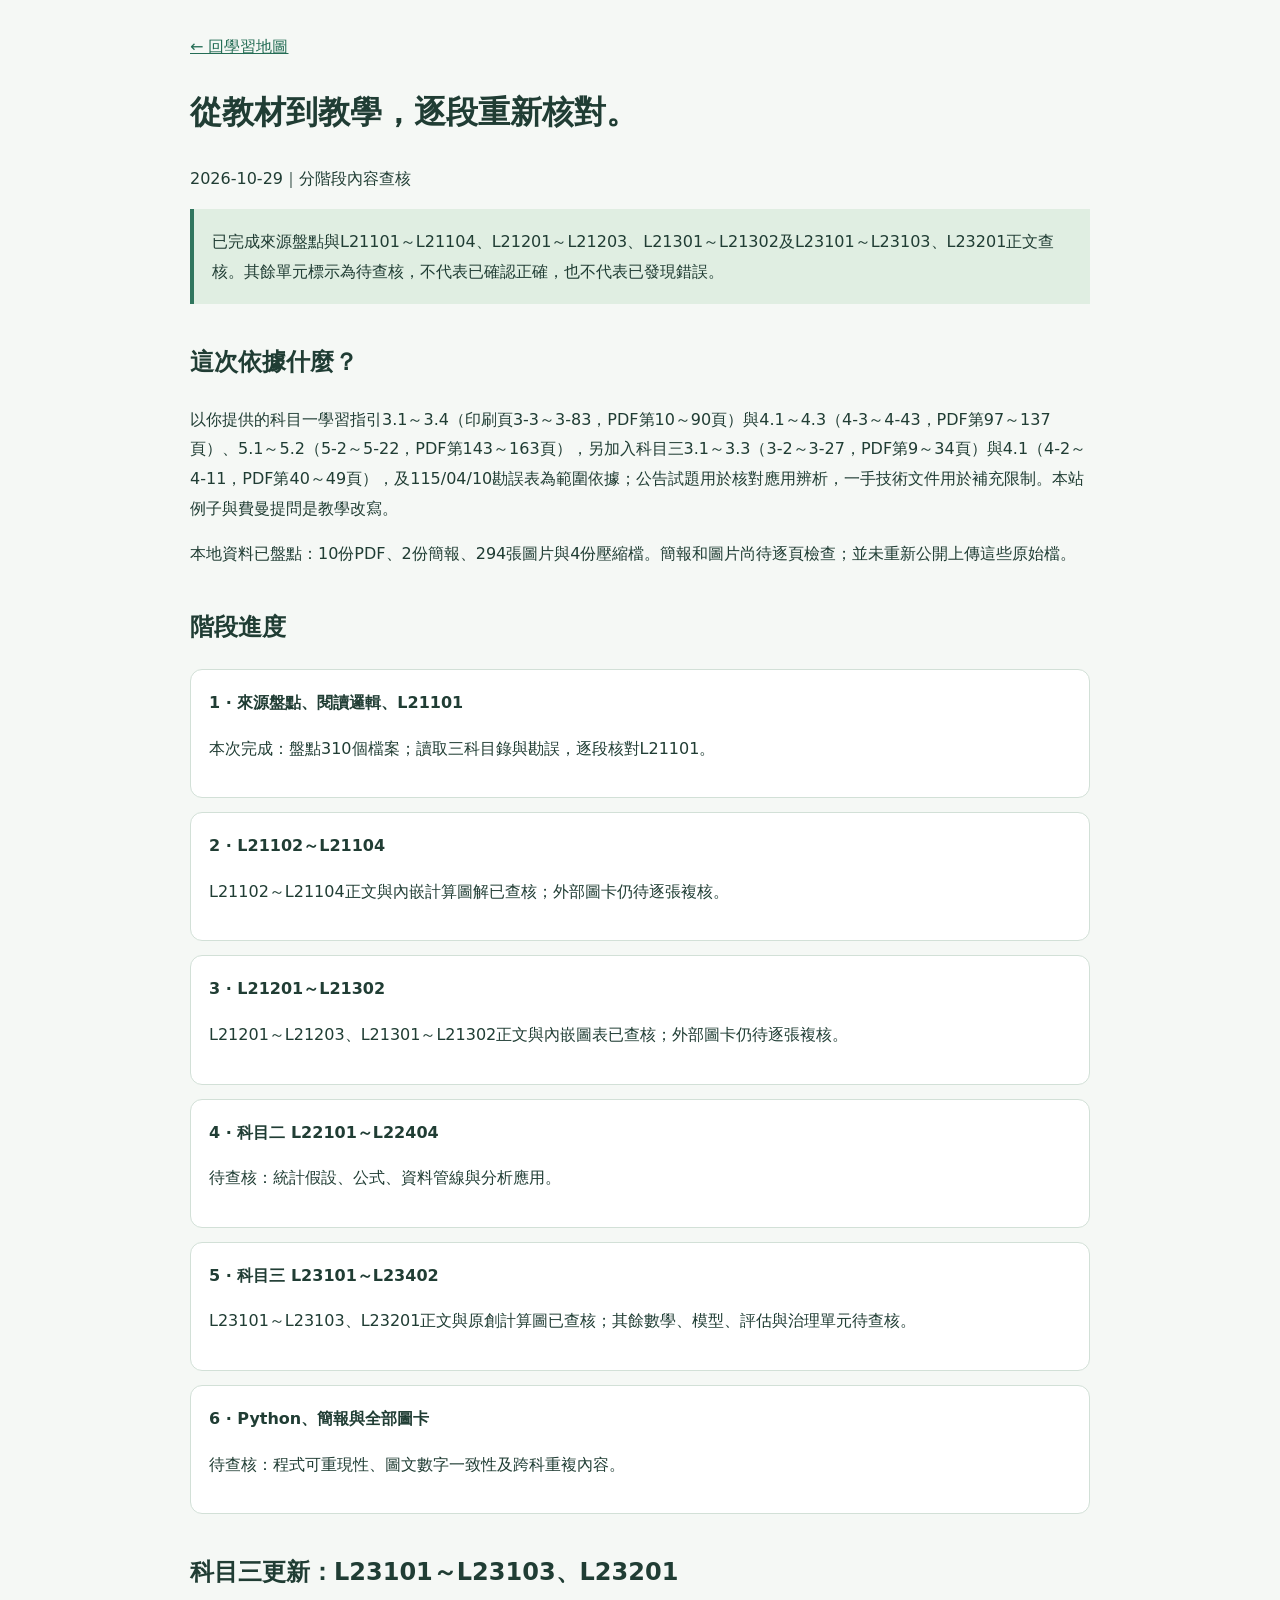
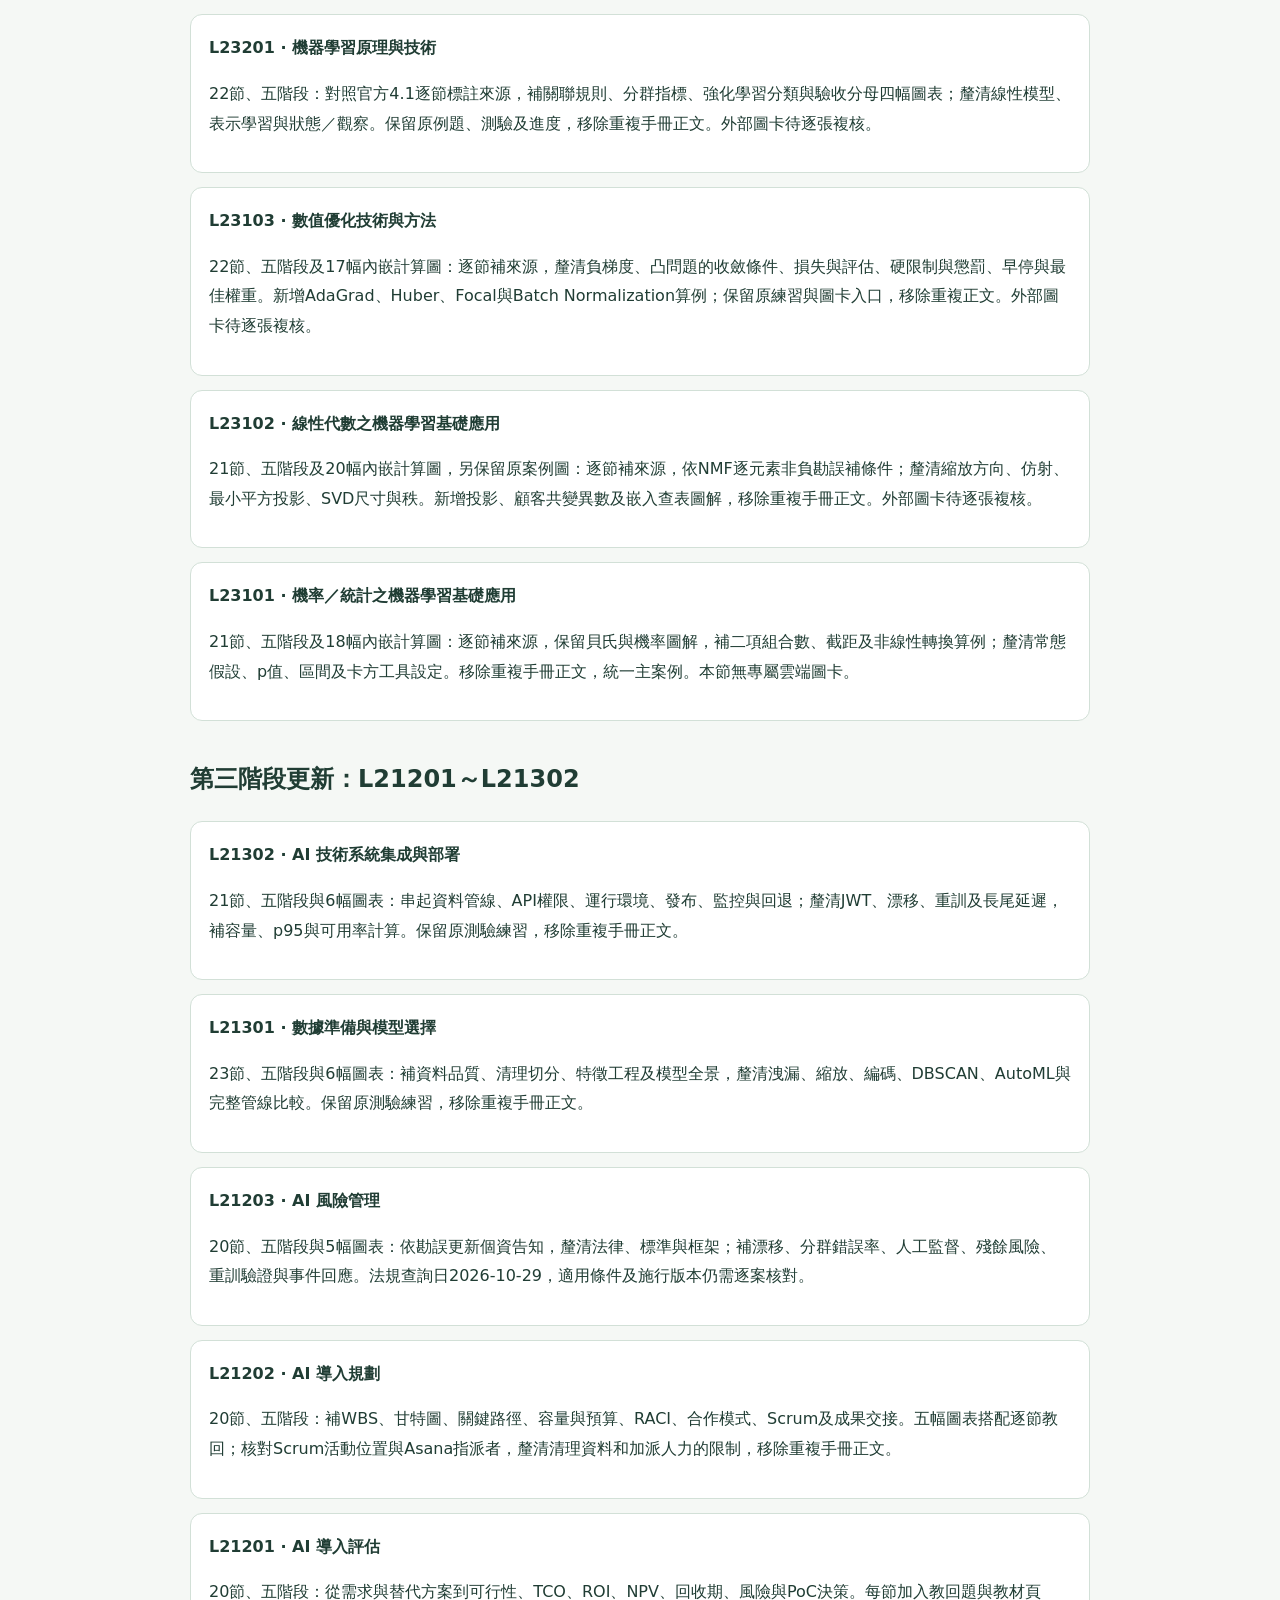
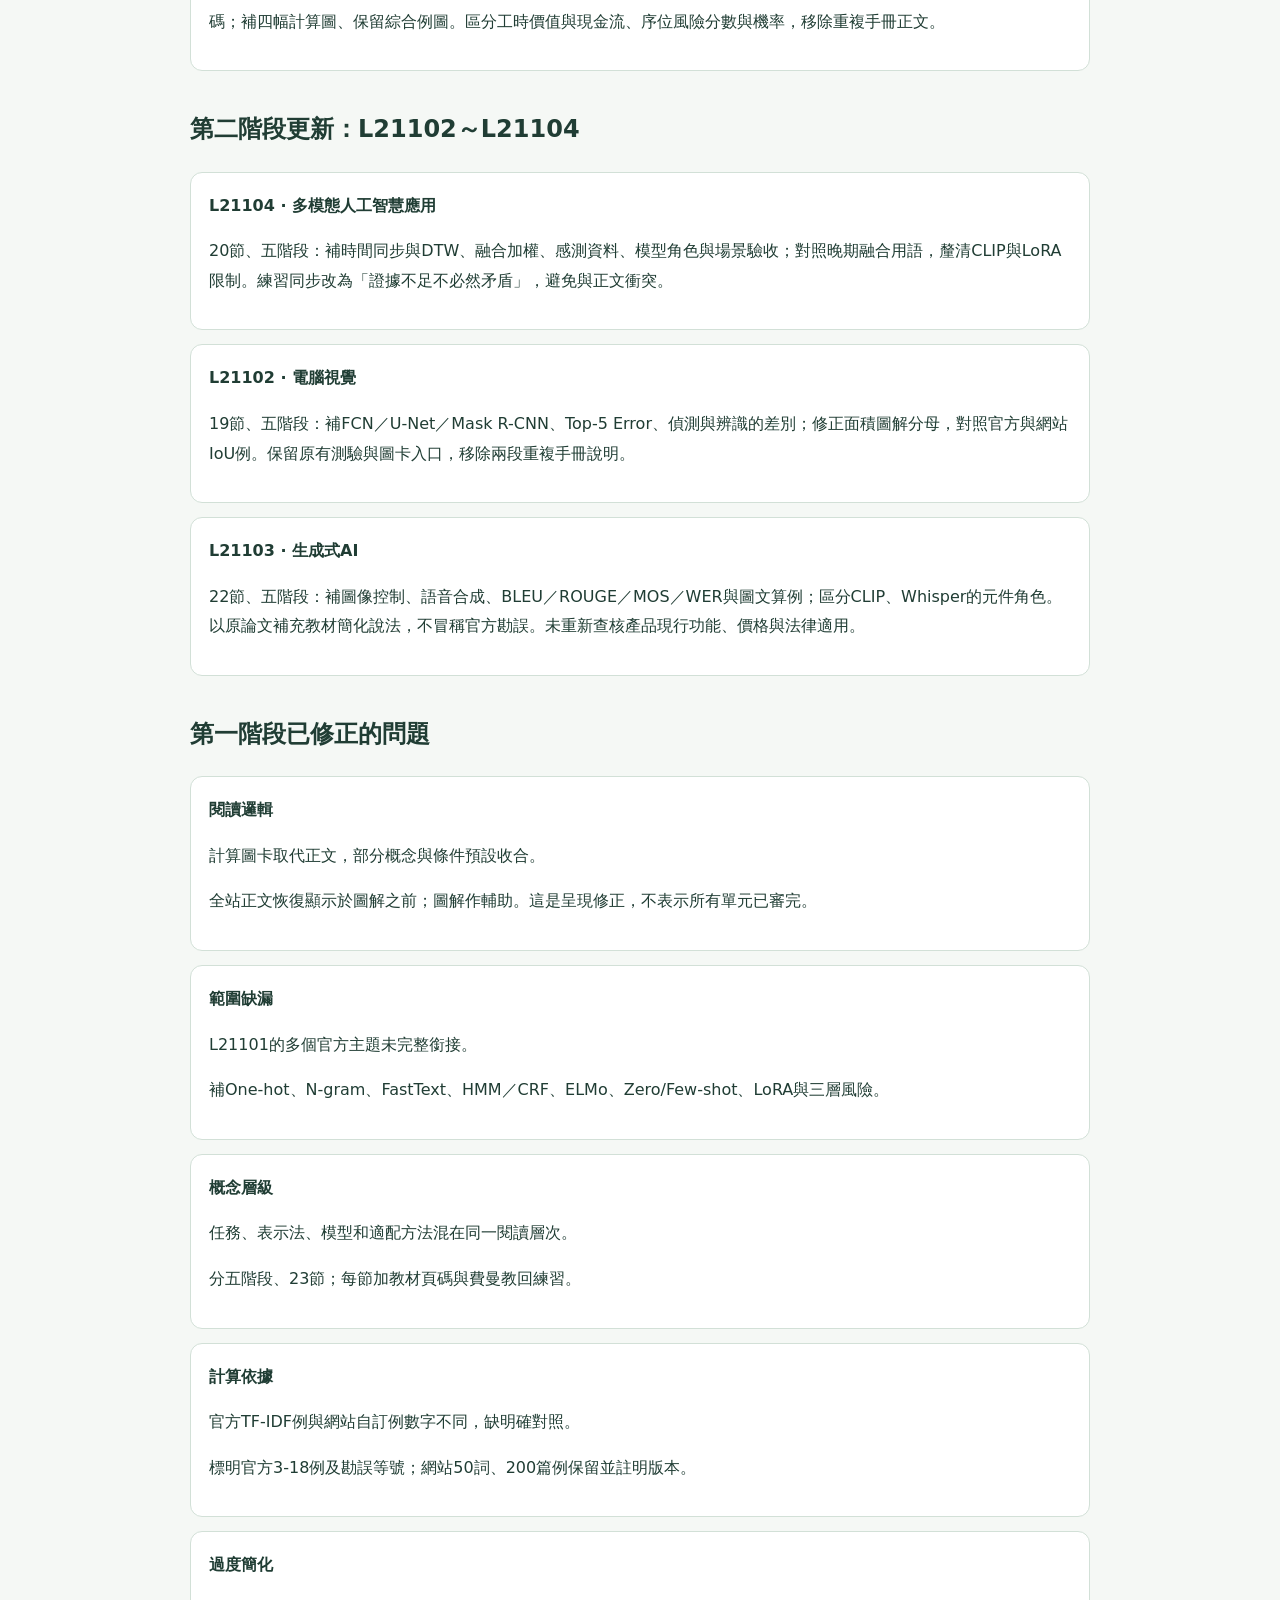
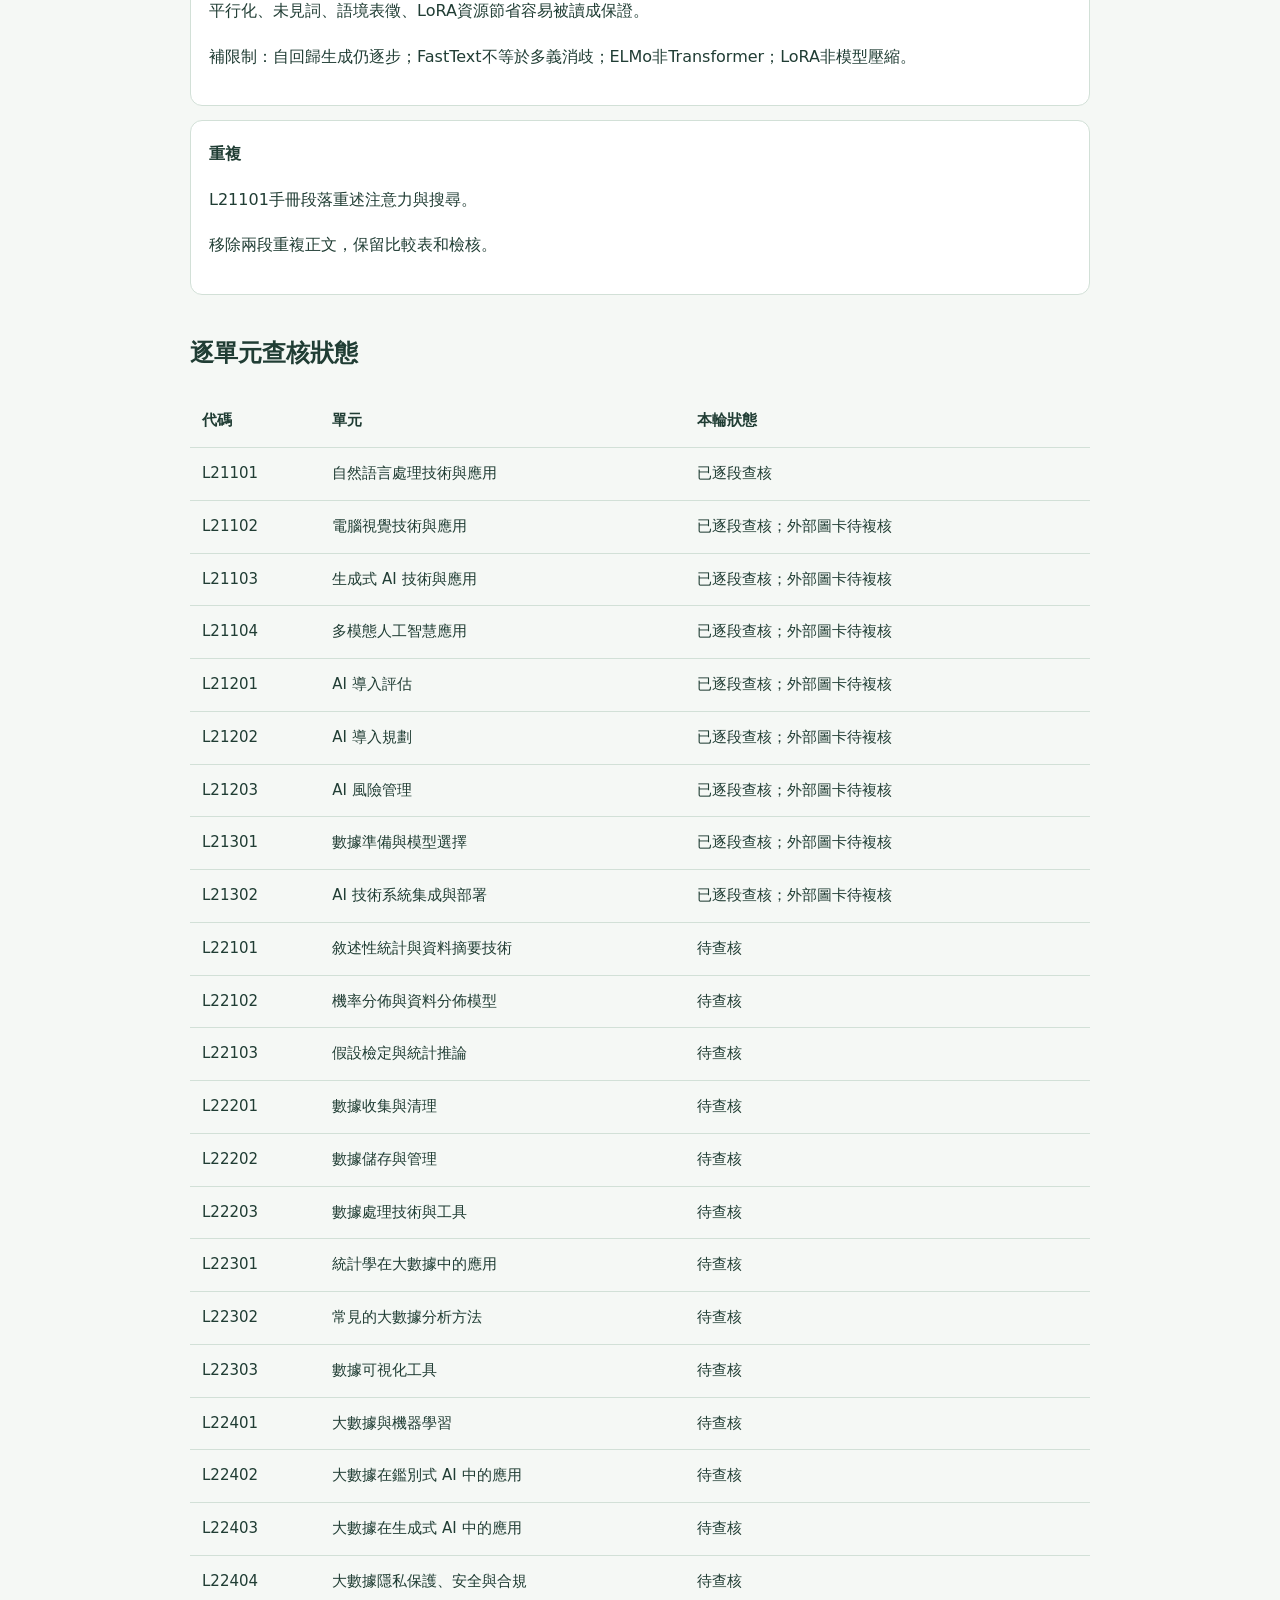
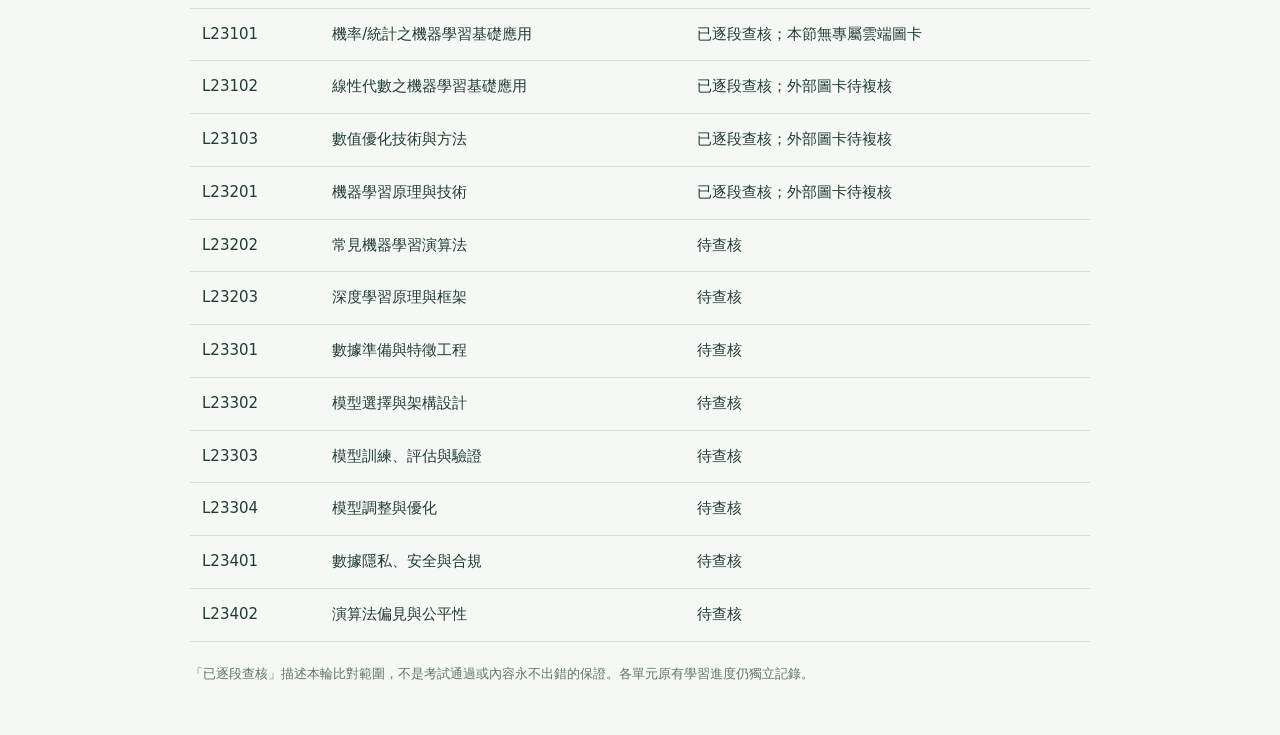
==== content-audit.html @ 3fb53ccb "Audit L23201 machine learning principles" ====
<!doctype html><html lang="zh-Hant"><meta charset="utf-8"><meta name="viewport" content="width=device-width, initial-scale=1"><title>教學內容查核進度｜AI Atlas</title><style>body{font-family:system-ui,sans-serif;color:#203d34;background:#f5f8f5;margin:0;line-height:1.85}main{max-width:900px;margin:auto;padding:32px 20px}a{color:#246d55}h1{font-size:32px}h2{margin-top:36px}article{background:white;border:1px solid #d2e0d7;border-radius:12px;padding:18px;margin:14px 0}.status{background:#e0eee2;padding:18px;border-left:4px solid #30765e}td,th{padding:12px;border-bottom:1px solid #d2e0d7;text-align:left}table{width:100%;border-collapse:collapse;font-size:15px}small{color:#61746b}.table{overflow:auto}li{margin:10px 0}</style><main><a href="./?v=20261029-46#map">← 回學習地圖</a><h1>從教材到教學，逐段重新核對。</h1><p>2026-10-29｜分階段內容查核</p><p class="status">已完成來源盤點與L21101～L21104、L21201～L21203、L21301～L21302及L23101～L23103、L23201正文查核。其餘單元標示為待查核，不代表已確認正確，也不代表已發現錯誤。</p><h2>這次依據什麼？</h2><p>以你提供的科目一學習指引3.1～3.4（印刷頁3-3～3-83，PDF第10～90頁）與4.1～4.3（4-3～4-43，PDF第97～137頁）、5.1～5.2（5-2～5-22，PDF第143～163頁），另加入科目三3.1～3.3（3-2～3-27，PDF第9～34頁）與4.1（4-2～4-11，PDF第40～49頁），及115/04/10勘誤表為範圍依據；公告試題用於核對應用辨析，一手技術文件用於補充限制。本站例子與費曼提問是教學改寫。</p><p>本地資料已盤點：10份PDF、2份簡報、294張圖片與4份壓縮檔。簡報和圖片尚待逐頁檢查；並未重新公開上傳這些原始檔。</p><h2>階段進度</h2><article><strong>1 · 來源盤點、閱讀邏輯、L21101</strong><p>本次完成：盤點310個檔案；讀取三科目錄與勘誤，逐段核對L21101。</p></article><article><strong>2 · L21102～L21104</strong><p>L21102～L21104正文與內嵌計算圖解已查核；外部圖卡仍待逐張複核。</p></article><article><strong>3 · L21201～L21302</strong><p>L21201～L21203、L21301～L21302正文與內嵌圖表已查核；外部圖卡仍待逐張複核。</p></article><article><strong>4 · 科目二 L22101～L22404</strong><p>待查核：統計假設、公式、資料管線與分析應用。</p></article><article><strong>5 · 科目三 L23101～L23402</strong><p>L23101～L23103、L23201正文與原創計算圖已查核；其餘數學、模型、評估與治理單元待查核。</p></article><article><strong>6 · Python、簡報與全部圖卡</strong><p>待查核：程式可重現性、圖文數字一致性及跨科重複內容。</p></article><h2>科目三更新：L23101～L23103、L23201</h2><article><strong>L23201 · 機器學習原理與技術</strong><p>22節、五階段：對照官方4.1逐節標註來源，補關聯規則、分群指標、強化學習分類與驗收分母四幅圖表；釐清線性模型、表示學習與狀態／觀察。保留原例題、測驗及進度，移除重複手冊正文。外部圖卡待逐張複核。</p></article><article><strong>L23103 · 數值優化技術與方法</strong><p>22節、五階段及17幅內嵌計算圖：逐節補來源，釐清負梯度、凸問題的收斂條件、損失與評估、硬限制與懲罰、早停與最佳權重。新增AdaGrad、Huber、Focal與Batch Normalization算例；保留原練習與圖卡入口，移除重複正文。外部圖卡待逐張複核。</p></article><article><strong>L23102 · 線性代數之機器學習基礎應用</strong><p>21節、五階段及20幅內嵌計算圖，另保留原案例圖：逐節補來源，依NMF逐元素非負勘誤補條件；釐清縮放方向、仿射、最小平方投影、SVD尺寸與秩。新增投影、顧客共變異數及嵌入查表圖解，移除重複手冊正文。外部圖卡待逐張複核。</p></article><article><strong>L23101 · 機率／統計之機器學習基礎應用</strong><p>21節、五階段及18幅內嵌計算圖：逐節補來源，保留貝氏與機率圖解，補二項組合數、截距及非線性轉換算例；釐清常態假設、p值、區間及卡方工具設定。移除重複手冊正文，統一主案例。本節無專屬雲端圖卡。</p></article><h2>第三階段更新：L21201～L21302</h2><article><strong>L21302 · AI 技術系統集成與部署</strong><p>21節、五階段與6幅圖表：串起資料管線、API權限、運行環境、發布、監控與回退；釐清JWT、漂移、重訓及長尾延遲，補容量、p95與可用率計算。保留原測驗練習，移除重複手冊正文。</p></article><article><strong>L21301 · 數據準備與模型選擇</strong><p>23節、五階段與6幅圖表：補資料品質、清理切分、特徵工程及模型全景，釐清洩漏、縮放、編碼、DBSCAN、AutoML與完整管線比較。保留原測驗練習，移除重複手冊正文。</p></article><article><strong>L21203 · AI 風險管理</strong><p>20節、五階段與5幅圖表：依勘誤更新個資告知，釐清法律、標準與框架；補漂移、分群錯誤率、人工監督、殘餘風險、重訓驗證與事件回應。法規查詢日2026-10-29，適用條件及施行版本仍需逐案核對。</p></article><article><strong>L21202 · AI 導入規劃</strong><p>20節、五階段：補WBS、甘特圖、關鍵路徑、容量與預算、RACI、合作模式、Scrum及成果交接。五幅圖表搭配逐節教回；核對Scrum活動位置與Asana指派者，釐清清理資料和加派人力的限制，移除重複手冊正文。</p></article><article><strong>L21201 · AI 導入評估</strong><p>20節、五階段：從需求與替代方案到可行性、TCO、ROI、NPV、回收期、風險與PoC決策。每節加入教回題與教材頁碼；補四幅計算圖、保留綜合例圖。區分工時價值與現金流、序位風險分數與機率，移除重複手冊正文。</p></article><h2>第二階段更新：L21102～L21104</h2><article><strong>L21104 · 多模態人工智慧應用</strong><p>20節、五階段：補時間同步與DTW、融合加權、感測資料、模型角色與場景驗收；對照晚期融合用語，釐清CLIP與LoRA限制。練習同步改為「證據不足不必然矛盾」，避免與正文衝突。</p></article><article><strong>L21102 · 電腦視覺</strong><p>19節、五階段：補FCN／U-Net／Mask R-CNN、Top-5 Error、偵測與辨識的差別；修正面積圖解分母，對照官方與網站IoU例。保留原有測驗與圖卡入口，移除兩段重複手冊說明。</p></article><article><strong>L21103 · 生成式AI</strong><p>22節、五階段：補圖像控制、語音合成、BLEU／ROUGE／MOS／WER與圖文算例；區分CLIP、Whisper的元件角色。以原論文補充教材簡化說法，不冒稱官方勘誤。未重新查核產品現行功能、價格與法律適用。</p></article><h2>第一階段已修正的問題</h2><article><strong>閱讀邏輯</strong><p>計算圖卡取代正文，部分概念與條件預設收合。</p><p>全站正文恢復顯示於圖解之前；圖解作輔助。這是呈現修正，不表示所有單元已審完。</p></article><article><strong>範圍缺漏</strong><p>L21101的多個官方主題未完整銜接。</p><p>補One-hot、N-gram、FastText、HMM／CRF、ELMo、Zero/Few-shot、LoRA與三層風險。</p></article><article><strong>概念層級</strong><p>任務、表示法、模型和適配方法混在同一閱讀層次。</p><p>分五階段、23節；每節加教材頁碼與費曼教回練習。</p></article><article><strong>計算依據</strong><p>官方TF-IDF例與網站自訂例數字不同，缺明確對照。</p><p>標明官方3-18例及勘誤等號；網站50詞、200篇例保留並註明版本。</p></article><article><strong>過度簡化</strong><p>平行化、未見詞、語境表徵、LoRA資源節省容易被讀成保證。</p><p>補限制：自回歸生成仍逐步；FastText不等於多義消歧；ELMo非Transformer；LoRA非模型壓縮。</p></article><article><strong>重複</strong><p>L21101手冊段落重述注意力與搜尋。</p><p>移除兩段重複正文，保留比較表和檢核。</p></article><h2>逐單元查核狀態</h2><div class="table"><table><thead><tr><th>代碼</th><th>單元</th><th>本輪狀態</th></tr></thead><tbody><tr><td>L21101</td><td>自然語言處理技術與應用</td><td>已逐段查核</td></tr><tr><td>L21102</td><td>電腦視覺技術與應用</td><td>已逐段查核；外部圖卡待複核</td></tr><tr><td>L21103</td><td>生成式 AI 技術與應用</td><td>已逐段查核；外部圖卡待複核</td></tr><tr><td>L21104</td><td>多模態人工智慧應用</td><td>已逐段查核；外部圖卡待複核</td></tr><tr><td>L21201</td><td>AI 導入評估</td><td>已逐段查核；外部圖卡待複核</td></tr><tr><td>L21202</td><td>AI 導入規劃</td><td>已逐段查核；外部圖卡待複核</td></tr><tr><td>L21203</td><td>AI 風險管理</td><td>已逐段查核；外部圖卡待複核</td></tr><tr><td>L21301</td><td>數據準備與模型選擇</td><td>已逐段查核；外部圖卡待複核</td></tr><tr><td>L21302</td><td>AI 技術系統集成與部署</td><td>已逐段查核；外部圖卡待複核</td></tr><tr><td>L22101</td><td>敘述性統計與資料摘要技術</td><td>待查核</td></tr><tr><td>L22102</td><td>機率分佈與資料分佈模型</td><td>待查核</td></tr><tr><td>L22103</td><td>假設檢定與統計推論</td><td>待查核</td></tr><tr><td>L22201</td><td>數據收集與清理</td><td>待查核</td></tr><tr><td>L22202</td><td>數據儲存與管理</td><td>待查核</td></tr><tr><td>L22203</td><td>數據處理技術與工具</td><td>待查核</td></tr><tr><td>L22301</td><td>統計學在大數據中的應用</td><td>待查核</td></tr><tr><td>L22302</td><td>常見的大數據分析方法</td><td>待查核</td></tr><tr><td>L22303</td><td>數據可視化工具</td><td>待查核</td></tr><tr><td>L22401</td><td>大數據與機器學習</td><td>待查核</td></tr><tr><td>L22402</td><td>大數據在鑑別式 AI 中的應用</td><td>待查核</td></tr><tr><td>L22403</td><td>大數據在生成式 AI 中的應用</td><td>待查核</td></tr><tr><td>L22404</td><td>大數據隱私保護、安全與合規</td><td>待查核</td></tr><tr><td>L23101</td><td>機率/統計之機器學習基礎應用</td><td>已逐段查核；本節無專屬雲端圖卡</td></tr><tr><td>L23102</td><td>線性代數之機器學習基礎應用</td><td>已逐段查核；外部圖卡待複核</td></tr><tr><td>L23103</td><td>數值優化技術與方法</td><td>已逐段查核；外部圖卡待複核</td></tr><tr><td>L23201</td><td>機器學習原理與技術</td><td>已逐段查核；外部圖卡待複核</td></tr><tr><td>L23202</td><td>常見機器學習演算法</td><td>待查核</td></tr><tr><td>L23203</td><td>深度學習原理與框架</td><td>待查核</td></tr><tr><td>L23301</td><td>數據準備與特徵工程</td><td>待查核</td></tr><tr><td>L23302</td><td>模型選擇與架構設計</td><td>待查核</td></tr><tr><td>L23303</td><td>模型訓練、評估與驗證</td><td>待查核</td></tr><tr><td>L23304</td><td>模型調整與優化</td><td>待查核</td></tr><tr><td>L23401</td><td>數據隱私、安全與合規</td><td>待查核</td></tr><tr><td>L23402</td><td>演算法偏見與公平性</td><td>待查核</td></tr></tbody></table></div><p><small>「已逐段查核」描述本輪比對範圍，不是考試通過或內容永不出錯的保證。各單元原有學習進度仍獨立記錄。</small></p></main></html>
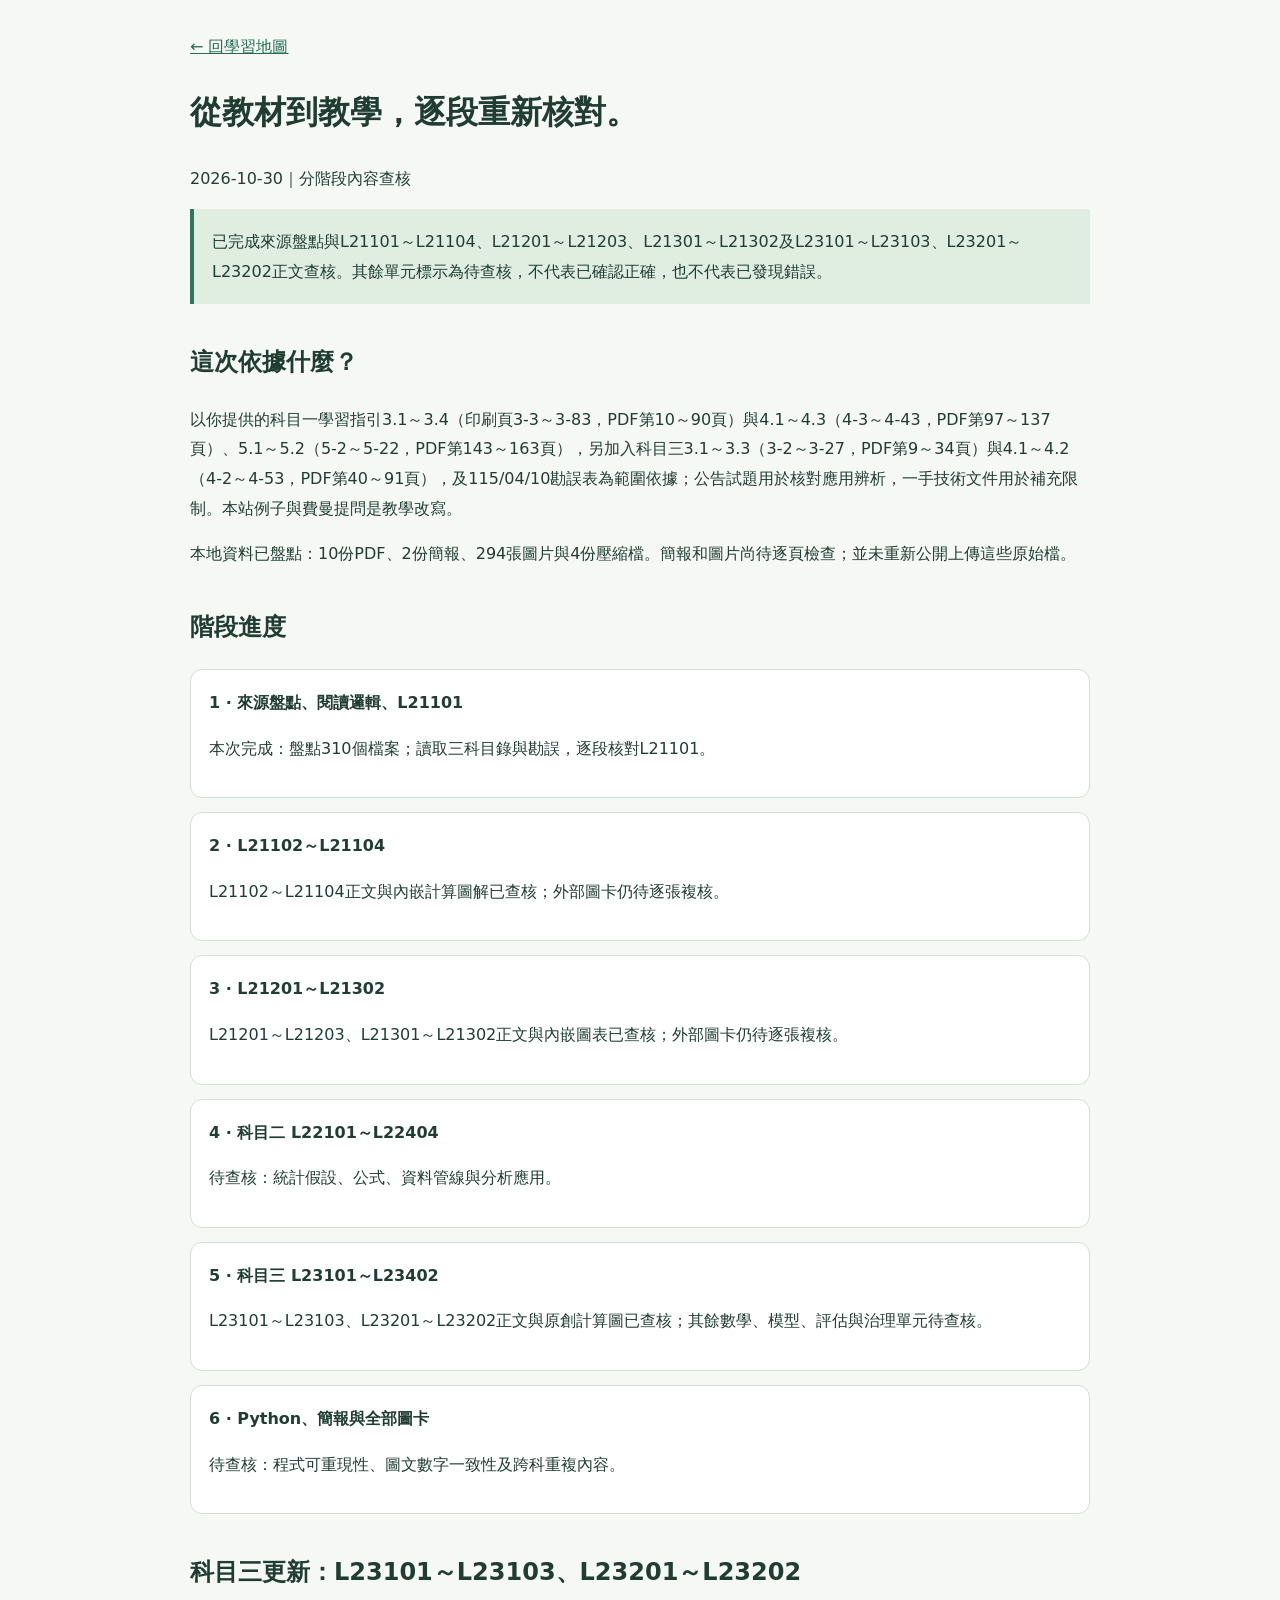
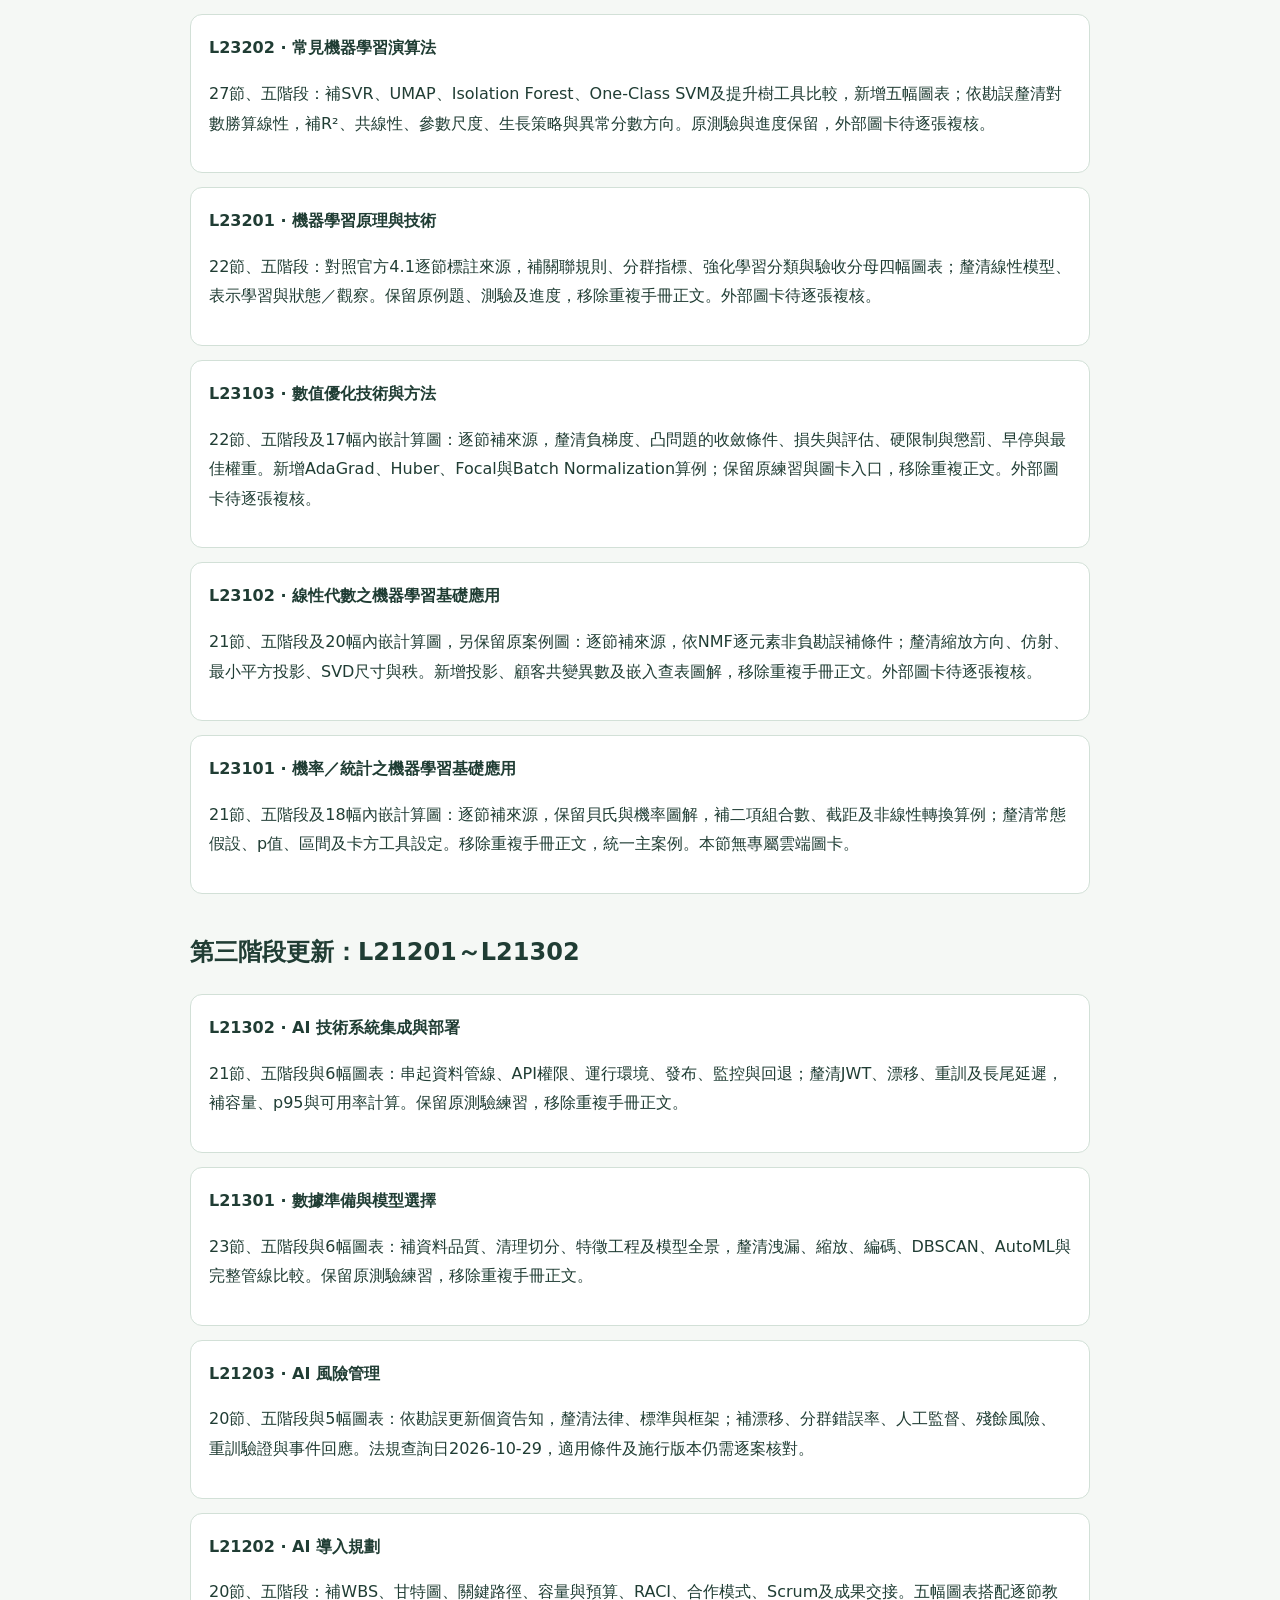
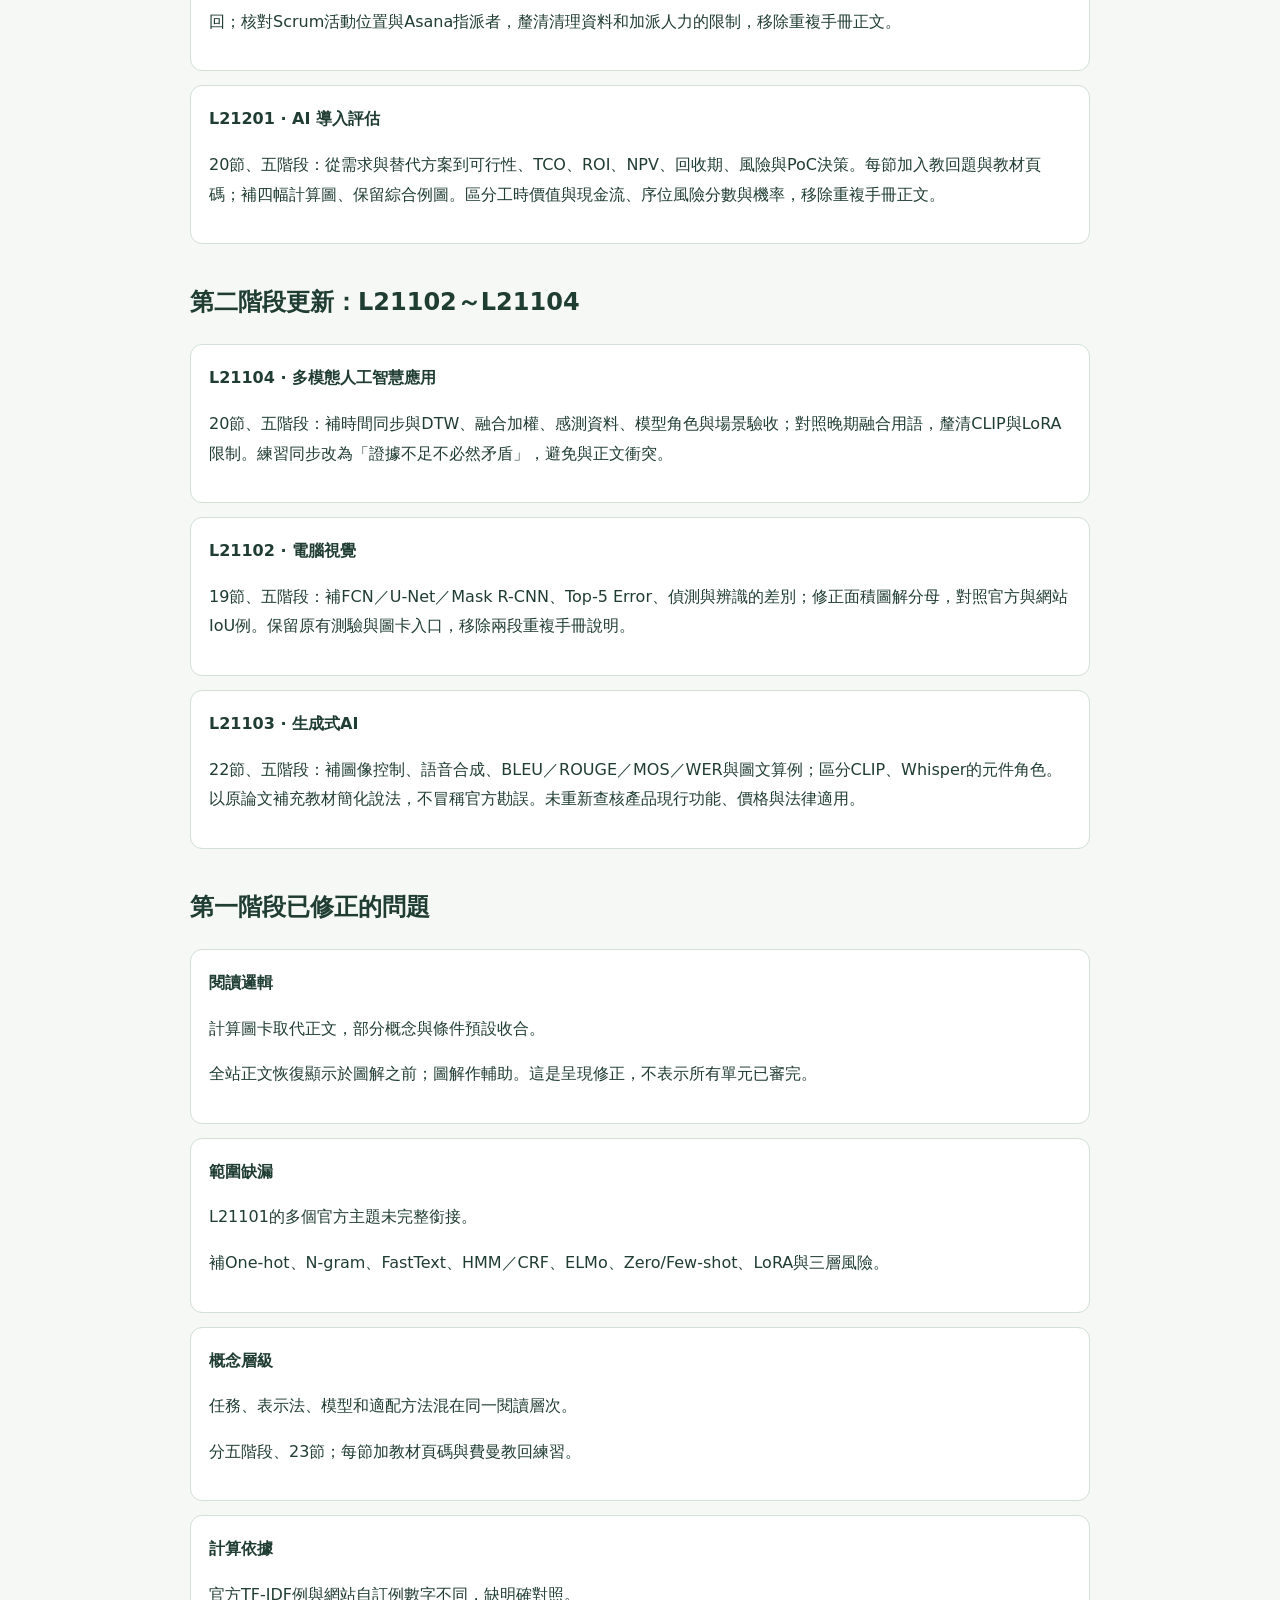
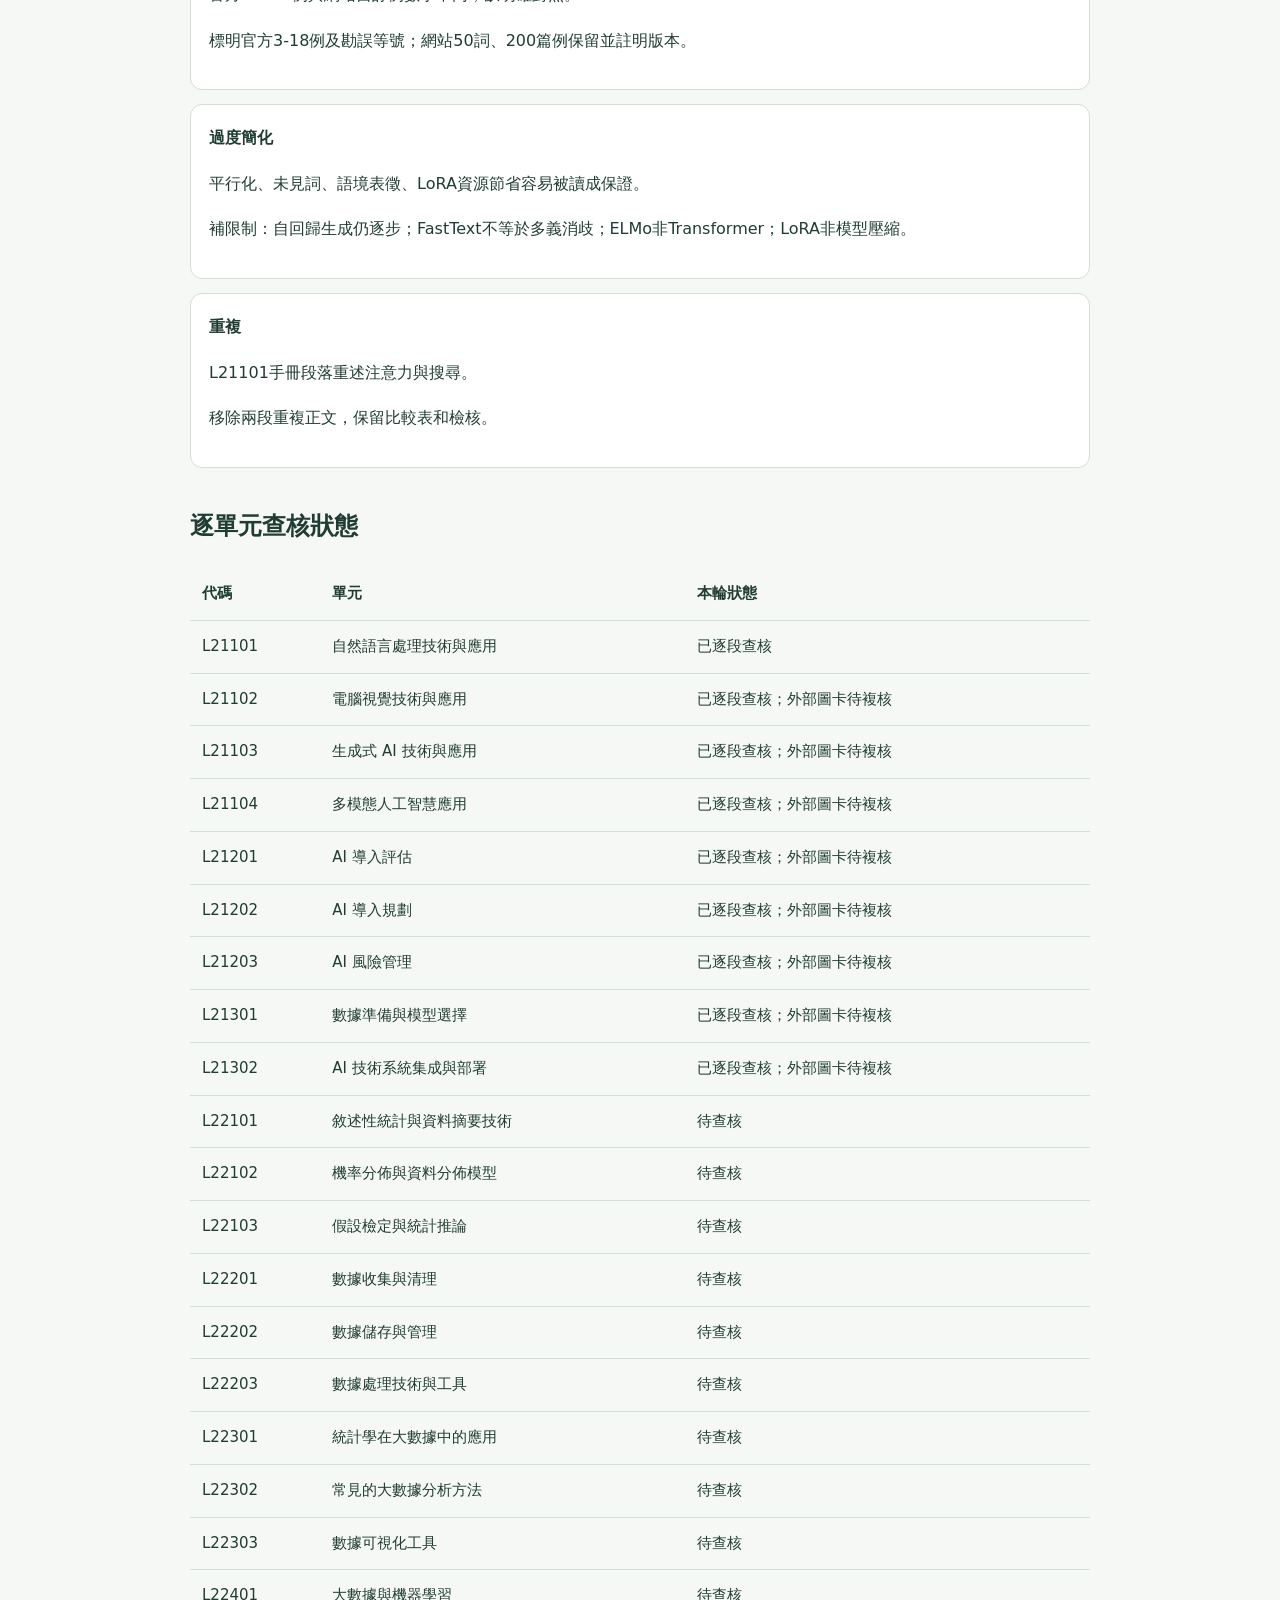
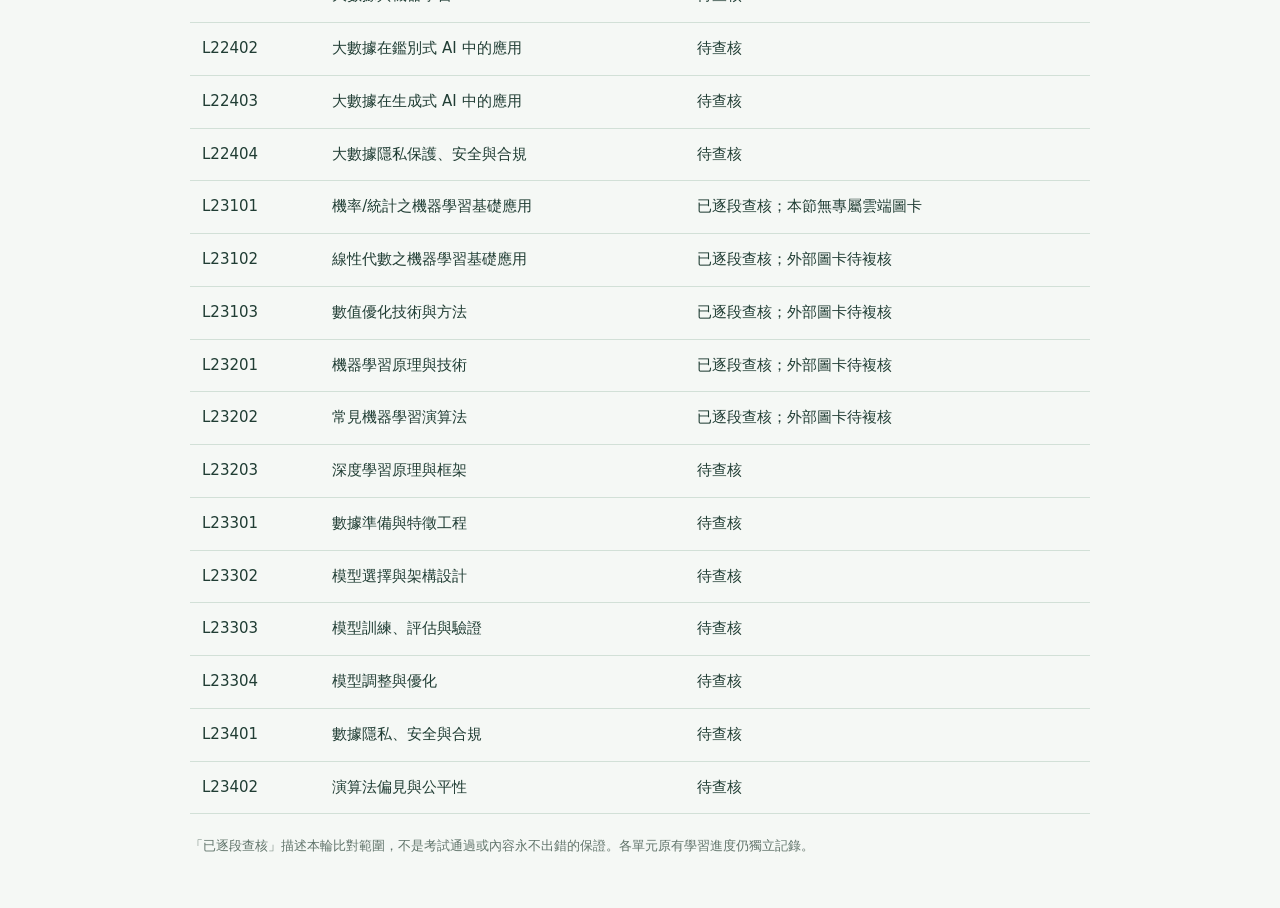
==== commit 4f1ce360: "Audit L23202 common machine learning algorithms" ====
--- a/content-audit.html
+++ b/content-audit.html
@@ -1 +1 @@
-<!doctype html><html lang="zh-Hant"><meta charset="utf-8"><meta name="viewport" content="width=device-width, initial-scale=1"><title>教學內容查核進度｜AI Atlas</title><style>body{font-family:system-ui,sans-serif;color:#203d34;background:#f5f8f5;margin:0;line-height:1.85}main{max-width:900px;margin:auto;padding:32px 20px}a{color:#246d55}h1{font-size:32px}h2{margin-top:36px}article{background:white;border:1px solid #d2e0d7;border-radius:12px;padding:18px;margin:14px 0}.status{background:#e0eee2;padding:18px;border-left:4px solid #30765e}td,th{padding:12px;border-bottom:1px solid #d2e0d7;text-align:left}table{width:100%;border-collapse:collapse;font-size:15px}small{color:#61746b}.table{overflow:auto}li{margin:10px 0}</style><main><a href="./?v=20261029-46#map">← 回學習地圖</a><h1>從教材到教學，逐段重新核對。</h1><p>2026-10-29｜分階段內容查核</p><p class="status">已完成來源盤點與L21101～L21104、L21201～L21203、L21301～L21302及L23101～L23103、L23201正文查核。其餘單元標示為待查核，不代表已確認正確，也不代表已發現錯誤。</p><h2>這次依據什麼？</h2><p>以你提供的科目一學習指引3.1～3.4（印刷頁3-3～3-83，PDF第10～90頁）與4.1～4.3（4-3～4-43，PDF第97～137頁）、5.1～5.2（5-2～5-22，PDF第143～163頁），另加入科目三3.1～3.3（3-2～3-27，PDF第9～34頁）與4.1（4-2～4-11，PDF第40～49頁），及115/04/10勘誤表為範圍依據；公告試題用於核對應用辨析，一手技術文件用於補充限制。本站例子與費曼提問是教學改寫。</p><p>本地資料已盤點：10份PDF、2份簡報、294張圖片與4份壓縮檔。簡報和圖片尚待逐頁檢查；並未重新公開上傳這些原始檔。</p><h2>階段進度</h2><article><strong>1 · 來源盤點、閱讀邏輯、L21101</strong><p>本次完成：盤點310個檔案；讀取三科目錄與勘誤，逐段核對L21101。</p></article><article><strong>2 · L21102～L21104</strong><p>L21102～L21104正文與內嵌計算圖解已查核；外部圖卡仍待逐張複核。</p></article><article><strong>3 · L21201～L21302</strong><p>L21201～L21203、L21301～L21302正文與內嵌圖表已查核；外部圖卡仍待逐張複核。</p></article><article><strong>4 · 科目二 L22101～L22404</strong><p>待查核：統計假設、公式、資料管線與分析應用。</p></article><article><strong>5 · 科目三 L23101～L23402</strong><p>L23101～L23103、L23201正文與原創計算圖已查核；其餘數學、模型、評估與治理單元待查核。</p></article><article><strong>6 · Python、簡報與全部圖卡</strong><p>待查核：程式可重現性、圖文數字一致性及跨科重複內容。</p></article><h2>科目三更新：L23101～L23103、L23201</h2><article><strong>L23201 · 機器學習原理與技術</strong><p>22節、五階段：對照官方4.1逐節標註來源，補關聯規則、分群指標、強化學習分類與驗收分母四幅圖表；釐清線性模型、表示學習與狀態／觀察。保留原例題、測驗及進度，移除重複手冊正文。外部圖卡待逐張複核。</p></article><article><strong>L23103 · 數值優化技術與方法</strong><p>22節、五階段及17幅內嵌計算圖：逐節補來源，釐清負梯度、凸問題的收斂條件、損失與評估、硬限制與懲罰、早停與最佳權重。新增AdaGrad、Huber、Focal與Batch Normalization算例；保留原練習與圖卡入口，移除重複正文。外部圖卡待逐張複核。</p></article><article><strong>L23102 · 線性代數之機器學習基礎應用</strong><p>21節、五階段及20幅內嵌計算圖，另保留原案例圖：逐節補來源，依NMF逐元素非負勘誤補條件；釐清縮放方向、仿射、最小平方投影、SVD尺寸與秩。新增投影、顧客共變異數及嵌入查表圖解，移除重複手冊正文。外部圖卡待逐張複核。</p></article><article><strong>L23101 · 機率／統計之機器學習基礎應用</strong><p>21節、五階段及18幅內嵌計算圖：逐節補來源，保留貝氏與機率圖解，補二項組合數、截距及非線性轉換算例；釐清常態假設、p值、區間及卡方工具設定。移除重複手冊正文，統一主案例。本節無專屬雲端圖卡。</p></article><h2>第三階段更新：L21201～L21302</h2><article><strong>L21302 · AI 技術系統集成與部署</strong><p>21節、五階段與6幅圖表：串起資料管線、API權限、運行環境、發布、監控與回退；釐清JWT、漂移、重訓及長尾延遲，補容量、p95與可用率計算。保留原測驗練習，移除重複手冊正文。</p></article><article><strong>L21301 · 數據準備與模型選擇</strong><p>23節、五階段與6幅圖表：補資料品質、清理切分、特徵工程及模型全景，釐清洩漏、縮放、編碼、DBSCAN、AutoML與完整管線比較。保留原測驗練習，移除重複手冊正文。</p></article><article><strong>L21203 · AI 風險管理</strong><p>20節、五階段與5幅圖表：依勘誤更新個資告知，釐清法律、標準與框架；補漂移、分群錯誤率、人工監督、殘餘風險、重訓驗證與事件回應。法規查詢日2026-10-29，適用條件及施行版本仍需逐案核對。</p></article><article><strong>L21202 · AI 導入規劃</strong><p>20節、五階段：補WBS、甘特圖、關鍵路徑、容量與預算、RACI、合作模式、Scrum及成果交接。五幅圖表搭配逐節教回；核對Scrum活動位置與Asana指派者，釐清清理資料和加派人力的限制，移除重複手冊正文。</p></article><article><strong>L21201 · AI 導入評估</strong><p>20節、五階段：從需求與替代方案到可行性、TCO、ROI、NPV、回收期、風險與PoC決策。每節加入教回題與教材頁碼；補四幅計算圖、保留綜合例圖。區分工時價值與現金流、序位風險分數與機率，移除重複手冊正文。</p></article><h2>第二階段更新：L21102～L21104</h2><article><strong>L21104 · 多模態人工智慧應用</strong><p>20節、五階段：補時間同步與DTW、融合加權、感測資料、模型角色與場景驗收；對照晚期融合用語，釐清CLIP與LoRA限制。練習同步改為「證據不足不必然矛盾」，避免與正文衝突。</p></article><article><strong>L21102 · 電腦視覺</strong><p>19節、五階段：補FCN／U-Net／Mask R-CNN、Top-5 Error、偵測與辨識的差別；修正面積圖解分母，對照官方與網站IoU例。保留原有測驗與圖卡入口，移除兩段重複手冊說明。</p></article><article><strong>L21103 · 生成式AI</strong><p>22節、五階段：補圖像控制、語音合成、BLEU／ROUGE／MOS／WER與圖文算例；區分CLIP、Whisper的元件角色。以原論文補充教材簡化說法，不冒稱官方勘誤。未重新查核產品現行功能、價格與法律適用。</p></article><h2>第一階段已修正的問題</h2><article><strong>閱讀邏輯</strong><p>計算圖卡取代正文，部分概念與條件預設收合。</p><p>全站正文恢復顯示於圖解之前；圖解作輔助。這是呈現修正，不表示所有單元已審完。</p></article><article><strong>範圍缺漏</strong><p>L21101的多個官方主題未完整銜接。</p><p>補One-hot、N-gram、FastText、HMM／CRF、ELMo、Zero/Few-shot、LoRA與三層風險。</p></article><article><strong>概念層級</strong><p>任務、表示法、模型和適配方法混在同一閱讀層次。</p><p>分五階段、23節；每節加教材頁碼與費曼教回練習。</p></article><article><strong>計算依據</strong><p>官方TF-IDF例與網站自訂例數字不同，缺明確對照。</p><p>標明官方3-18例及勘誤等號；網站50詞、200篇例保留並註明版本。</p></article><article><strong>過度簡化</strong><p>平行化、未見詞、語境表徵、LoRA資源節省容易被讀成保證。</p><p>補限制：自回歸生成仍逐步；FastText不等於多義消歧；ELMo非Transformer；LoRA非模型壓縮。</p></article><article><strong>重複</strong><p>L21101手冊段落重述注意力與搜尋。</p><p>移除兩段重複正文，保留比較表和檢核。</p></article><h2>逐單元查核狀態</h2><div class="table"><table><thead><tr><th>代碼</th><th>單元</th><th>本輪狀態</th></tr></thead><tbody><tr><td>L21101</td><td>自然語言處理技術與應用</td><td>已逐段查核</td></tr><tr><td>L21102</td><td>電腦視覺技術與應用</td><td>已逐段查核；外部圖卡待複核</td></tr><tr><td>L21103</td><td>生成式 AI 技術與應用</td><td>已逐段查核；外部圖卡待複核</td></tr><tr><td>L21104</td><td>多模態人工智慧應用</td><td>已逐段查核；外部圖卡待複核</td></tr><tr><td>L21201</td><td>AI 導入評估</td><td>已逐段查核；外部圖卡待複核</td></tr><tr><td>L21202</td><td>AI 導入規劃</td><td>已逐段查核；外部圖卡待複核</td></tr><tr><td>L21203</td><td>AI 風險管理</td><td>已逐段查核；外部圖卡待複核</td></tr><tr><td>L21301</td><td>數據準備與模型選擇</td><td>已逐段查核；外部圖卡待複核</td></tr><tr><td>L21302</td><td>AI 技術系統集成與部署</td><td>已逐段查核；外部圖卡待複核</td></tr><tr><td>L22101</td><td>敘述性統計與資料摘要技術</td><td>待查核</td></tr><tr><td>L22102</td><td>機率分佈與資料分佈模型</td><td>待查核</td></tr><tr><td>L22103</td><td>假設檢定與統計推論</td><td>待查核</td></tr><tr><td>L22201</td><td>數據收集與清理</td><td>待查核</td></tr><tr><td>L22202</td><td>數據儲存與管理</td><td>待查核</td></tr><tr><td>L22203</td><td>數據處理技術與工具</td><td>待查核</td></tr><tr><td>L22301</td><td>統計學在大數據中的應用</td><td>待查核</td></tr><tr><td>L22302</td><td>常見的大數據分析方法</td><td>待查核</td></tr><tr><td>L22303</td><td>數據可視化工具</td><td>待查核</td></tr><tr><td>L22401</td><td>大數據與機器學習</td><td>待查核</td></tr><tr><td>L22402</td><td>大數據在鑑別式 AI 中的應用</td><td>待查核</td></tr><tr><td>L22403</td><td>大數據在生成式 AI 中的應用</td><td>待查核</td></tr><tr><td>L22404</td><td>大數據隱私保護、安全與合規</td><td>待查核</td></tr><tr><td>L23101</td><td>機率/統計之機器學習基礎應用</td><td>已逐段查核；本節無專屬雲端圖卡</td></tr><tr><td>L23102</td><td>線性代數之機器學習基礎應用</td><td>已逐段查核；外部圖卡待複核</td></tr><tr><td>L23103</td><td>數值優化技術與方法</td><td>已逐段查核；外部圖卡待複核</td></tr><tr><td>L23201</td><td>機器學習原理與技術</td><td>已逐段查核；外部圖卡待複核</td></tr><tr><td>L23202</td><td>常見機器學習演算法</td><td>待查核</td></tr><tr><td>L23203</td><td>深度學習原理與框架</td><td>待查核</td></tr><tr><td>L23301</td><td>數據準備與特徵工程</td><td>待查核</td></tr><tr><td>L23302</td><td>模型選擇與架構設計</td><td>待查核</td></tr><tr><td>L23303</td><td>模型訓練、評估與驗證</td><td>待查核</td></tr><tr><td>L23304</td><td>模型調整與優化</td><td>待查核</td></tr><tr><td>L23401</td><td>數據隱私、安全與合規</td><td>待查核</td></tr><tr><td>L23402</td><td>演算法偏見與公平性</td><td>待查核</td></tr></tbody></table></div><p><small>「已逐段查核」描述本輪比對範圍，不是考試通過或內容永不出錯的保證。各單元原有學習進度仍獨立記錄。</small></p></main></html>+<!doctype html><html lang="zh-Hant"><meta charset="utf-8"><meta name="viewport" content="width=device-width, initial-scale=1"><title>教學內容查核進度｜AI Atlas</title><style>body{font-family:system-ui,sans-serif;color:#203d34;background:#f5f8f5;margin:0;line-height:1.85}main{max-width:900px;margin:auto;padding:32px 20px}a{color:#246d55}h1{font-size:32px}h2{margin-top:36px}article{background:white;border:1px solid #d2e0d7;border-radius:12px;padding:18px;margin:14px 0}.status{background:#e0eee2;padding:18px;border-left:4px solid #30765e}td,th{padding:12px;border-bottom:1px solid #d2e0d7;text-align:left}table{width:100%;border-collapse:collapse;font-size:15px}small{color:#61746b}.table{overflow:auto}li{margin:10px 0}</style><main><a href="./?v=20261030-47#map">← 回學習地圖</a><h1>從教材到教學，逐段重新核對。</h1><p>2026-10-30｜分階段內容查核</p><p class="status">已完成來源盤點與L21101～L21104、L21201～L21203、L21301～L21302及L23101～L23103、L23201～L23202正文查核。其餘單元標示為待查核，不代表已確認正確，也不代表已發現錯誤。</p><h2>這次依據什麼？</h2><p>以你提供的科目一學習指引3.1～3.4（印刷頁3-3～3-83，PDF第10～90頁）與4.1～4.3（4-3～4-43，PDF第97～137頁）、5.1～5.2（5-2～5-22，PDF第143～163頁），另加入科目三3.1～3.3（3-2～3-27，PDF第9～34頁）與4.1～4.2（4-2～4-53，PDF第40～91頁），及115/04/10勘誤表為範圍依據；公告試題用於核對應用辨析，一手技術文件用於補充限制。本站例子與費曼提問是教學改寫。</p><p>本地資料已盤點：10份PDF、2份簡報、294張圖片與4份壓縮檔。簡報和圖片尚待逐頁檢查；並未重新公開上傳這些原始檔。</p><h2>階段進度</h2><article><strong>1 · 來源盤點、閱讀邏輯、L21101</strong><p>本次完成：盤點310個檔案；讀取三科目錄與勘誤，逐段核對L21101。</p></article><article><strong>2 · L21102～L21104</strong><p>L21102～L21104正文與內嵌計算圖解已查核；外部圖卡仍待逐張複核。</p></article><article><strong>3 · L21201～L21302</strong><p>L21201～L21203、L21301～L21302正文與內嵌圖表已查核；外部圖卡仍待逐張複核。</p></article><article><strong>4 · 科目二 L22101～L22404</strong><p>待查核：統計假設、公式、資料管線與分析應用。</p></article><article><strong>5 · 科目三 L23101～L23402</strong><p>L23101～L23103、L23201～L23202正文與原創計算圖已查核；其餘數學、模型、評估與治理單元待查核。</p></article><article><strong>6 · Python、簡報與全部圖卡</strong><p>待查核：程式可重現性、圖文數字一致性及跨科重複內容。</p></article><h2>科目三更新：L23101～L23103、L23201～L23202</h2><article><strong>L23202 · 常見機器學習演算法</strong><p>27節、五階段：補SVR、UMAP、Isolation Forest、One-Class SVM及提升樹工具比較，新增五幅圖表；依勘誤釐清對數勝算線性，補R²、共線性、參數尺度、生長策略與異常分數方向。原測驗與進度保留，外部圖卡待逐張複核。</p></article><article><strong>L23201 · 機器學習原理與技術</strong><p>22節、五階段：對照官方4.1逐節標註來源，補關聯規則、分群指標、強化學習分類與驗收分母四幅圖表；釐清線性模型、表示學習與狀態／觀察。保留原例題、測驗及進度，移除重複手冊正文。外部圖卡待逐張複核。</p></article><article><strong>L23103 · 數值優化技術與方法</strong><p>22節、五階段及17幅內嵌計算圖：逐節補來源，釐清負梯度、凸問題的收斂條件、損失與評估、硬限制與懲罰、早停與最佳權重。新增AdaGrad、Huber、Focal與Batch Normalization算例；保留原練習與圖卡入口，移除重複正文。外部圖卡待逐張複核。</p></article><article><strong>L23102 · 線性代數之機器學習基礎應用</strong><p>21節、五階段及20幅內嵌計算圖，另保留原案例圖：逐節補來源，依NMF逐元素非負勘誤補條件；釐清縮放方向、仿射、最小平方投影、SVD尺寸與秩。新增投影、顧客共變異數及嵌入查表圖解，移除重複手冊正文。外部圖卡待逐張複核。</p></article><article><strong>L23101 · 機率／統計之機器學習基礎應用</strong><p>21節、五階段及18幅內嵌計算圖：逐節補來源，保留貝氏與機率圖解，補二項組合數、截距及非線性轉換算例；釐清常態假設、p值、區間及卡方工具設定。移除重複手冊正文，統一主案例。本節無專屬雲端圖卡。</p></article><h2>第三階段更新：L21201～L21302</h2><article><strong>L21302 · AI 技術系統集成與部署</strong><p>21節、五階段與6幅圖表：串起資料管線、API權限、運行環境、發布、監控與回退；釐清JWT、漂移、重訓及長尾延遲，補容量、p95與可用率計算。保留原測驗練習，移除重複手冊正文。</p></article><article><strong>L21301 · 數據準備與模型選擇</strong><p>23節、五階段與6幅圖表：補資料品質、清理切分、特徵工程及模型全景，釐清洩漏、縮放、編碼、DBSCAN、AutoML與完整管線比較。保留原測驗練習，移除重複手冊正文。</p></article><article><strong>L21203 · AI 風險管理</strong><p>20節、五階段與5幅圖表：依勘誤更新個資告知，釐清法律、標準與框架；補漂移、分群錯誤率、人工監督、殘餘風險、重訓驗證與事件回應。法規查詢日2026-10-29，適用條件及施行版本仍需逐案核對。</p></article><article><strong>L21202 · AI 導入規劃</strong><p>20節、五階段：補WBS、甘特圖、關鍵路徑、容量與預算、RACI、合作模式、Scrum及成果交接。五幅圖表搭配逐節教回；核對Scrum活動位置與Asana指派者，釐清清理資料和加派人力的限制，移除重複手冊正文。</p></article><article><strong>L21201 · AI 導入評估</strong><p>20節、五階段：從需求與替代方案到可行性、TCO、ROI、NPV、回收期、風險與PoC決策。每節加入教回題與教材頁碼；補四幅計算圖、保留綜合例圖。區分工時價值與現金流、序位風險分數與機率，移除重複手冊正文。</p></article><h2>第二階段更新：L21102～L21104</h2><article><strong>L21104 · 多模態人工智慧應用</strong><p>20節、五階段：補時間同步與DTW、融合加權、感測資料、模型角色與場景驗收；對照晚期融合用語，釐清CLIP與LoRA限制。練習同步改為「證據不足不必然矛盾」，避免與正文衝突。</p></article><article><strong>L21102 · 電腦視覺</strong><p>19節、五階段：補FCN／U-Net／Mask R-CNN、Top-5 Error、偵測與辨識的差別；修正面積圖解分母，對照官方與網站IoU例。保留原有測驗與圖卡入口，移除兩段重複手冊說明。</p></article><article><strong>L21103 · 生成式AI</strong><p>22節、五階段：補圖像控制、語音合成、BLEU／ROUGE／MOS／WER與圖文算例；區分CLIP、Whisper的元件角色。以原論文補充教材簡化說法，不冒稱官方勘誤。未重新查核產品現行功能、價格與法律適用。</p></article><h2>第一階段已修正的問題</h2><article><strong>閱讀邏輯</strong><p>計算圖卡取代正文，部分概念與條件預設收合。</p><p>全站正文恢復顯示於圖解之前；圖解作輔助。這是呈現修正，不表示所有單元已審完。</p></article><article><strong>範圍缺漏</strong><p>L21101的多個官方主題未完整銜接。</p><p>補One-hot、N-gram、FastText、HMM／CRF、ELMo、Zero/Few-shot、LoRA與三層風險。</p></article><article><strong>概念層級</strong><p>任務、表示法、模型和適配方法混在同一閱讀層次。</p><p>分五階段、23節；每節加教材頁碼與費曼教回練習。</p></article><article><strong>計算依據</strong><p>官方TF-IDF例與網站自訂例數字不同，缺明確對照。</p><p>標明官方3-18例及勘誤等號；網站50詞、200篇例保留並註明版本。</p></article><article><strong>過度簡化</strong><p>平行化、未見詞、語境表徵、LoRA資源節省容易被讀成保證。</p><p>補限制：自回歸生成仍逐步；FastText不等於多義消歧；ELMo非Transformer；LoRA非模型壓縮。</p></article><article><strong>重複</strong><p>L21101手冊段落重述注意力與搜尋。</p><p>移除兩段重複正文，保留比較表和檢核。</p></article><h2>逐單元查核狀態</h2><div class="table"><table><thead><tr><th>代碼</th><th>單元</th><th>本輪狀態</th></tr></thead><tbody><tr><td>L21101</td><td>自然語言處理技術與應用</td><td>已逐段查核</td></tr><tr><td>L21102</td><td>電腦視覺技術與應用</td><td>已逐段查核；外部圖卡待複核</td></tr><tr><td>L21103</td><td>生成式 AI 技術與應用</td><td>已逐段查核；外部圖卡待複核</td></tr><tr><td>L21104</td><td>多模態人工智慧應用</td><td>已逐段查核；外部圖卡待複核</td></tr><tr><td>L21201</td><td>AI 導入評估</td><td>已逐段查核；外部圖卡待複核</td></tr><tr><td>L21202</td><td>AI 導入規劃</td><td>已逐段查核；外部圖卡待複核</td></tr><tr><td>L21203</td><td>AI 風險管理</td><td>已逐段查核；外部圖卡待複核</td></tr><tr><td>L21301</td><td>數據準備與模型選擇</td><td>已逐段查核；外部圖卡待複核</td></tr><tr><td>L21302</td><td>AI 技術系統集成與部署</td><td>已逐段查核；外部圖卡待複核</td></tr><tr><td>L22101</td><td>敘述性統計與資料摘要技術</td><td>待查核</td></tr><tr><td>L22102</td><td>機率分佈與資料分佈模型</td><td>待查核</td></tr><tr><td>L22103</td><td>假設檢定與統計推論</td><td>待查核</td></tr><tr><td>L22201</td><td>數據收集與清理</td><td>待查核</td></tr><tr><td>L22202</td><td>數據儲存與管理</td><td>待查核</td></tr><tr><td>L22203</td><td>數據處理技術與工具</td><td>待查核</td></tr><tr><td>L22301</td><td>統計學在大數據中的應用</td><td>待查核</td></tr><tr><td>L22302</td><td>常見的大數據分析方法</td><td>待查核</td></tr><tr><td>L22303</td><td>數據可視化工具</td><td>待查核</td></tr><tr><td>L22401</td><td>大數據與機器學習</td><td>待查核</td></tr><tr><td>L22402</td><td>大數據在鑑別式 AI 中的應用</td><td>待查核</td></tr><tr><td>L22403</td><td>大數據在生成式 AI 中的應用</td><td>待查核</td></tr><tr><td>L22404</td><td>大數據隱私保護、安全與合規</td><td>待查核</td></tr><tr><td>L23101</td><td>機率/統計之機器學習基礎應用</td><td>已逐段查核；本節無專屬雲端圖卡</td></tr><tr><td>L23102</td><td>線性代數之機器學習基礎應用</td><td>已逐段查核；外部圖卡待複核</td></tr><tr><td>L23103</td><td>數值優化技術與方法</td><td>已逐段查核；外部圖卡待複核</td></tr><tr><td>L23201</td><td>機器學習原理與技術</td><td>已逐段查核；外部圖卡待複核</td></tr><tr><td>L23202</td><td>常見機器學習演算法</td><td>已逐段查核；外部圖卡待複核</td></tr><tr><td>L23203</td><td>深度學習原理與框架</td><td>待查核</td></tr><tr><td>L23301</td><td>數據準備與特徵工程</td><td>待查核</td></tr><tr><td>L23302</td><td>模型選擇與架構設計</td><td>待查核</td></tr><tr><td>L23303</td><td>模型訓練、評估與驗證</td><td>待查核</td></tr><tr><td>L23304</td><td>模型調整與優化</td><td>待查核</td></tr><tr><td>L23401</td><td>數據隱私、安全與合規</td><td>待查核</td></tr><tr><td>L23402</td><td>演算法偏見與公平性</td><td>待查核</td></tr></tbody></table></div><p><small>「已逐段查核」描述本輪比對範圍，不是考試通過或內容永不出錯的保證。各單元原有學習進度仍獨立記錄。</small></p></main></html>
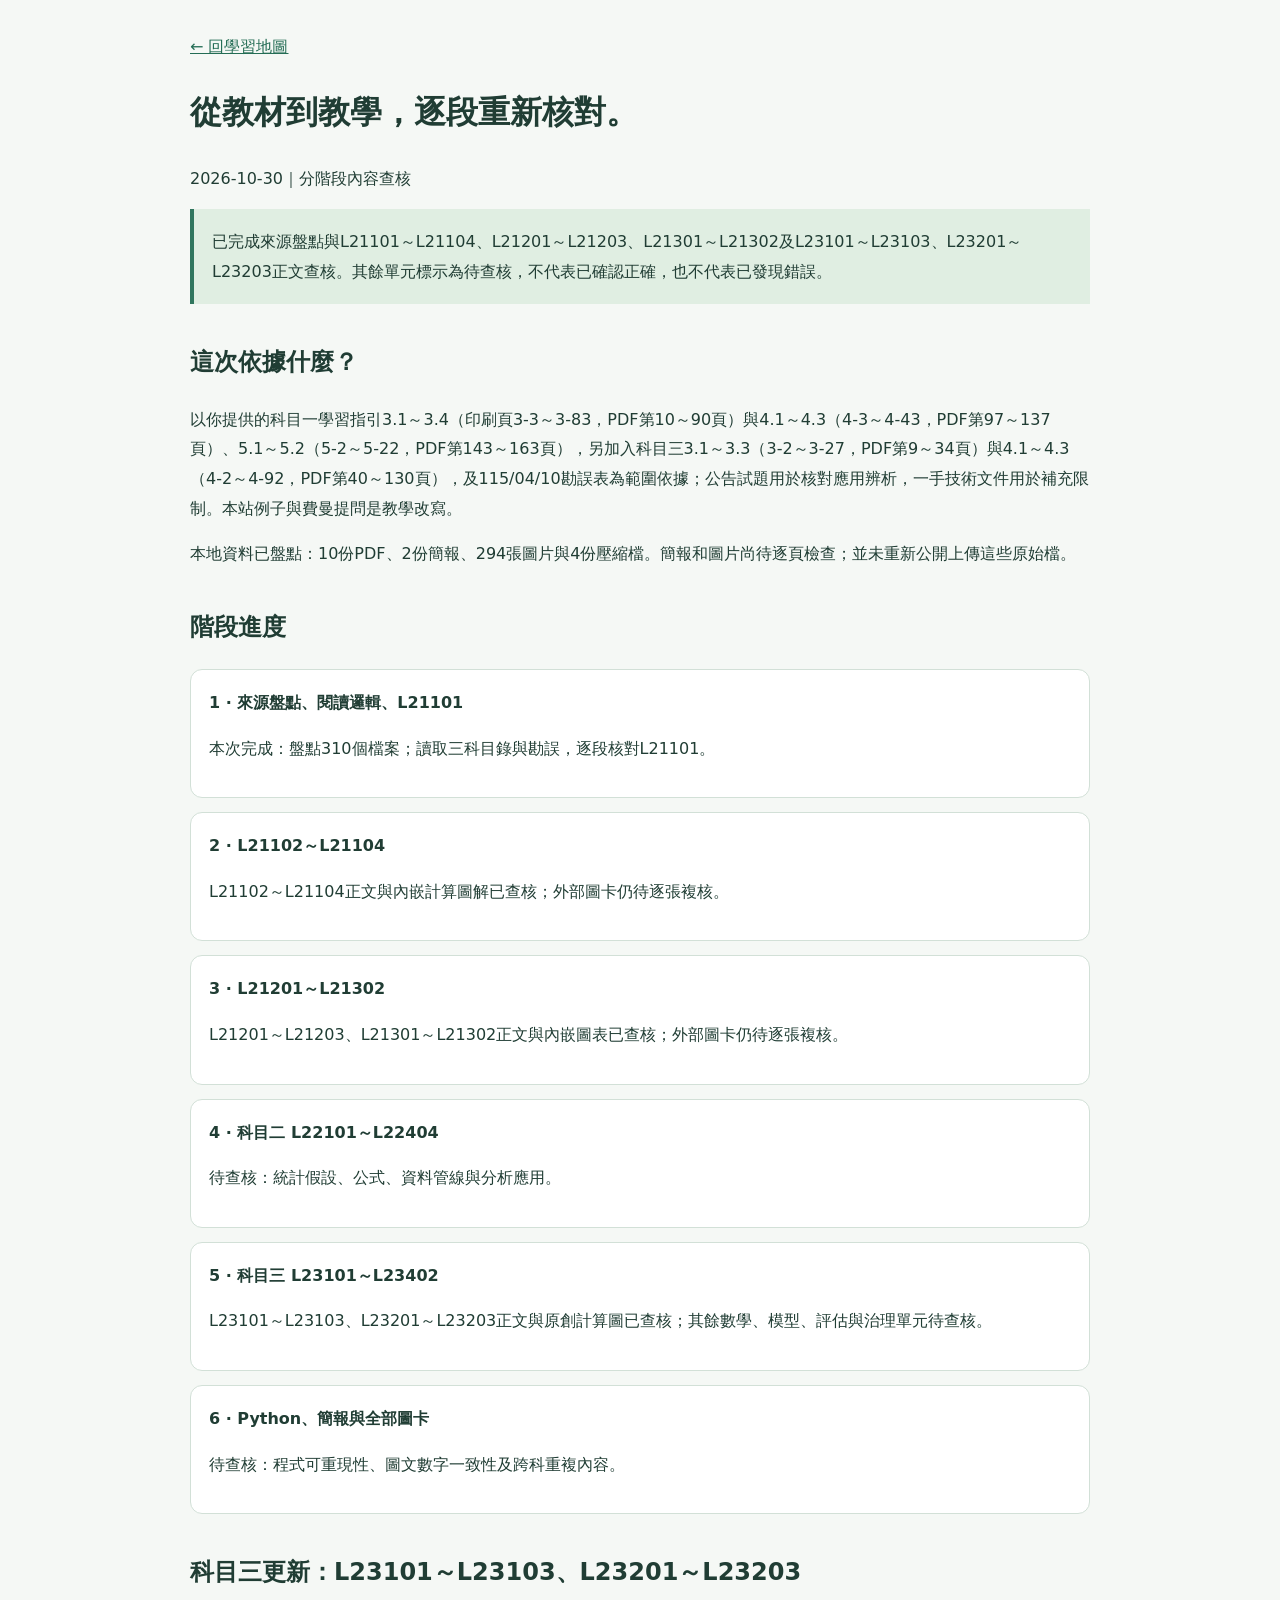
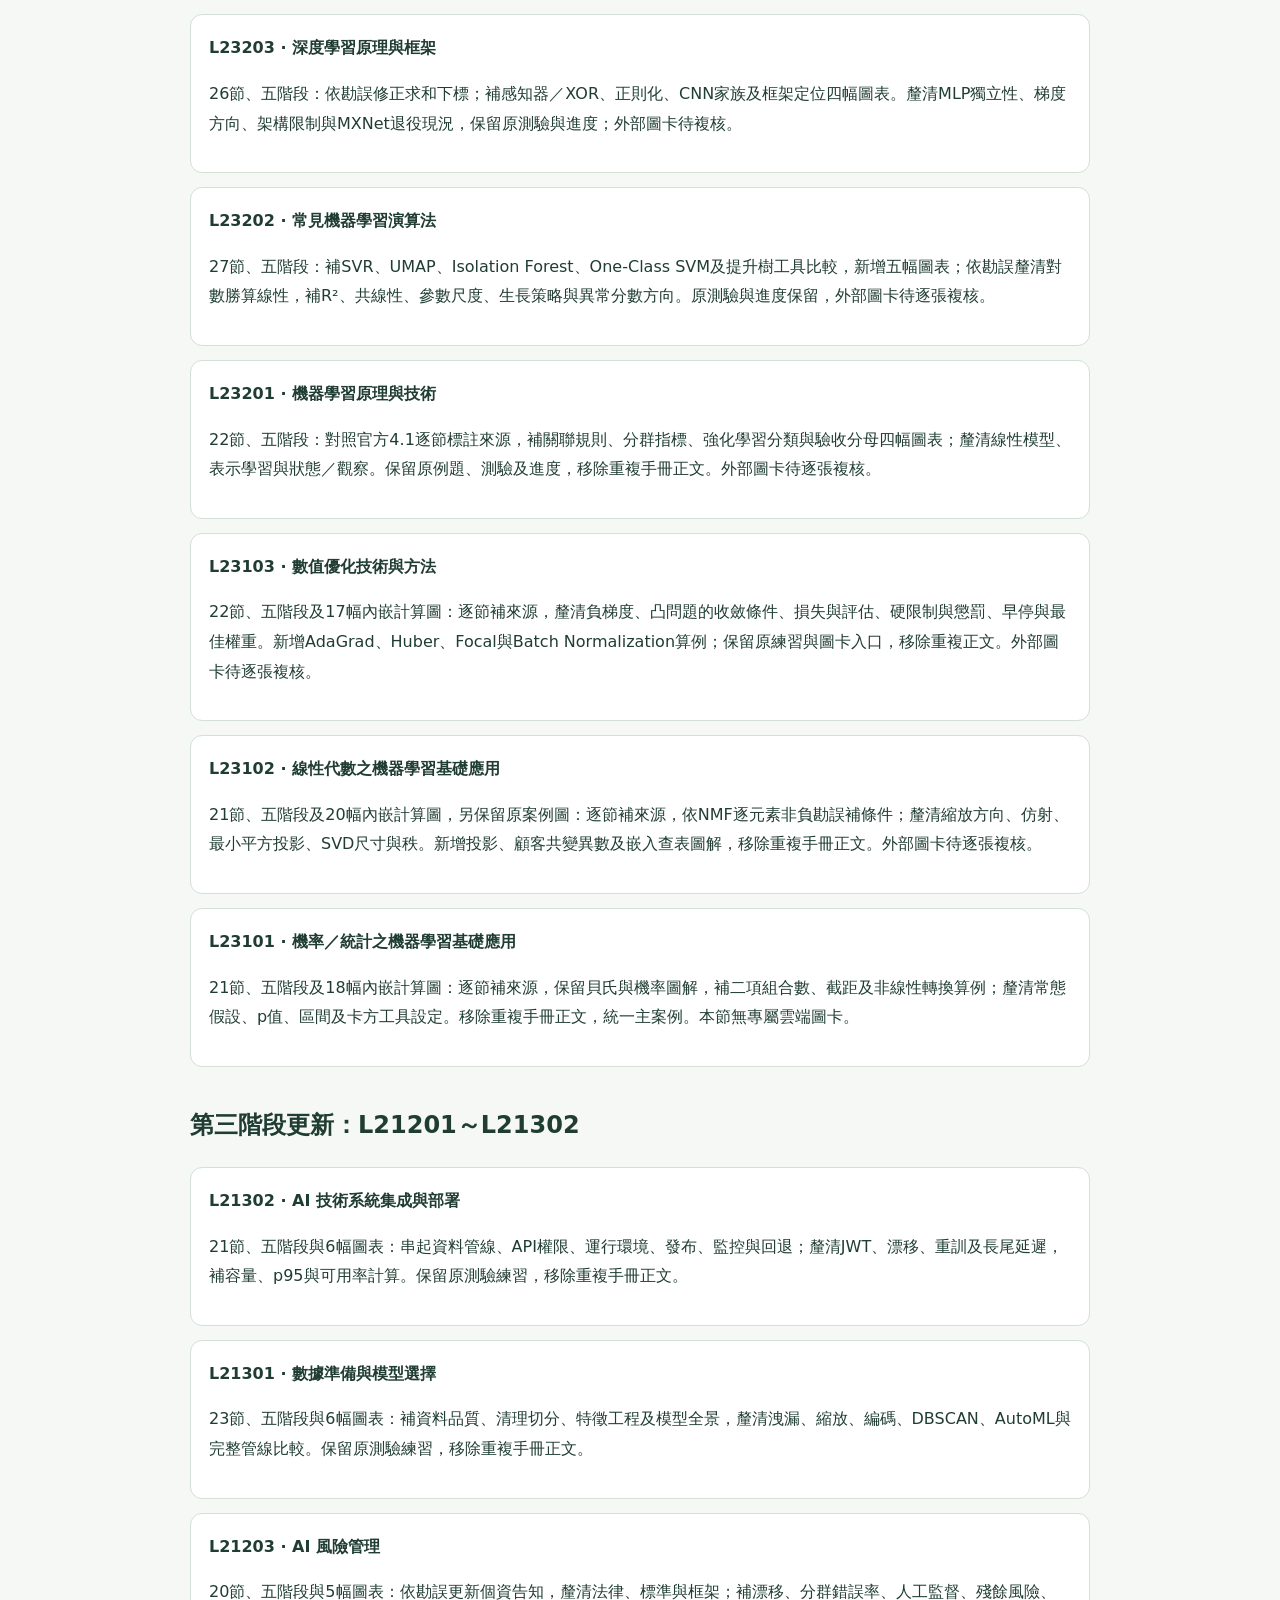
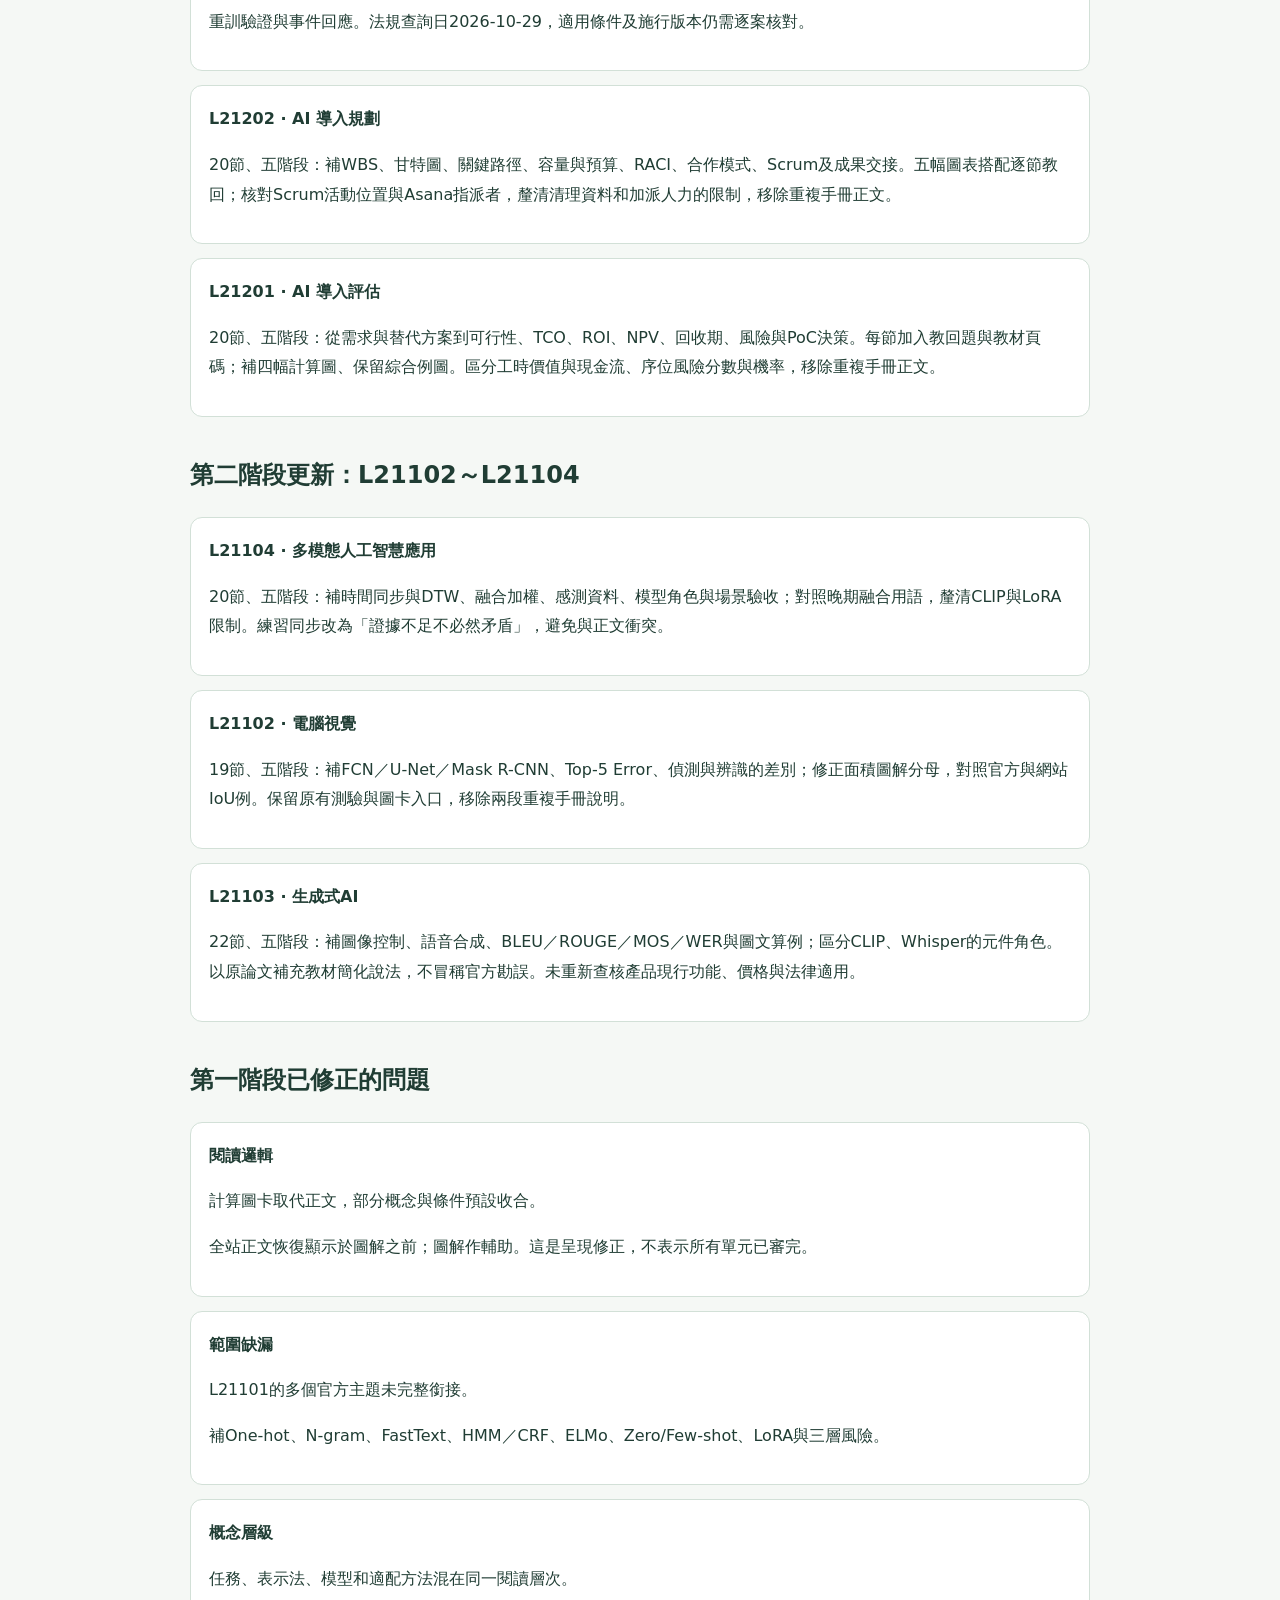
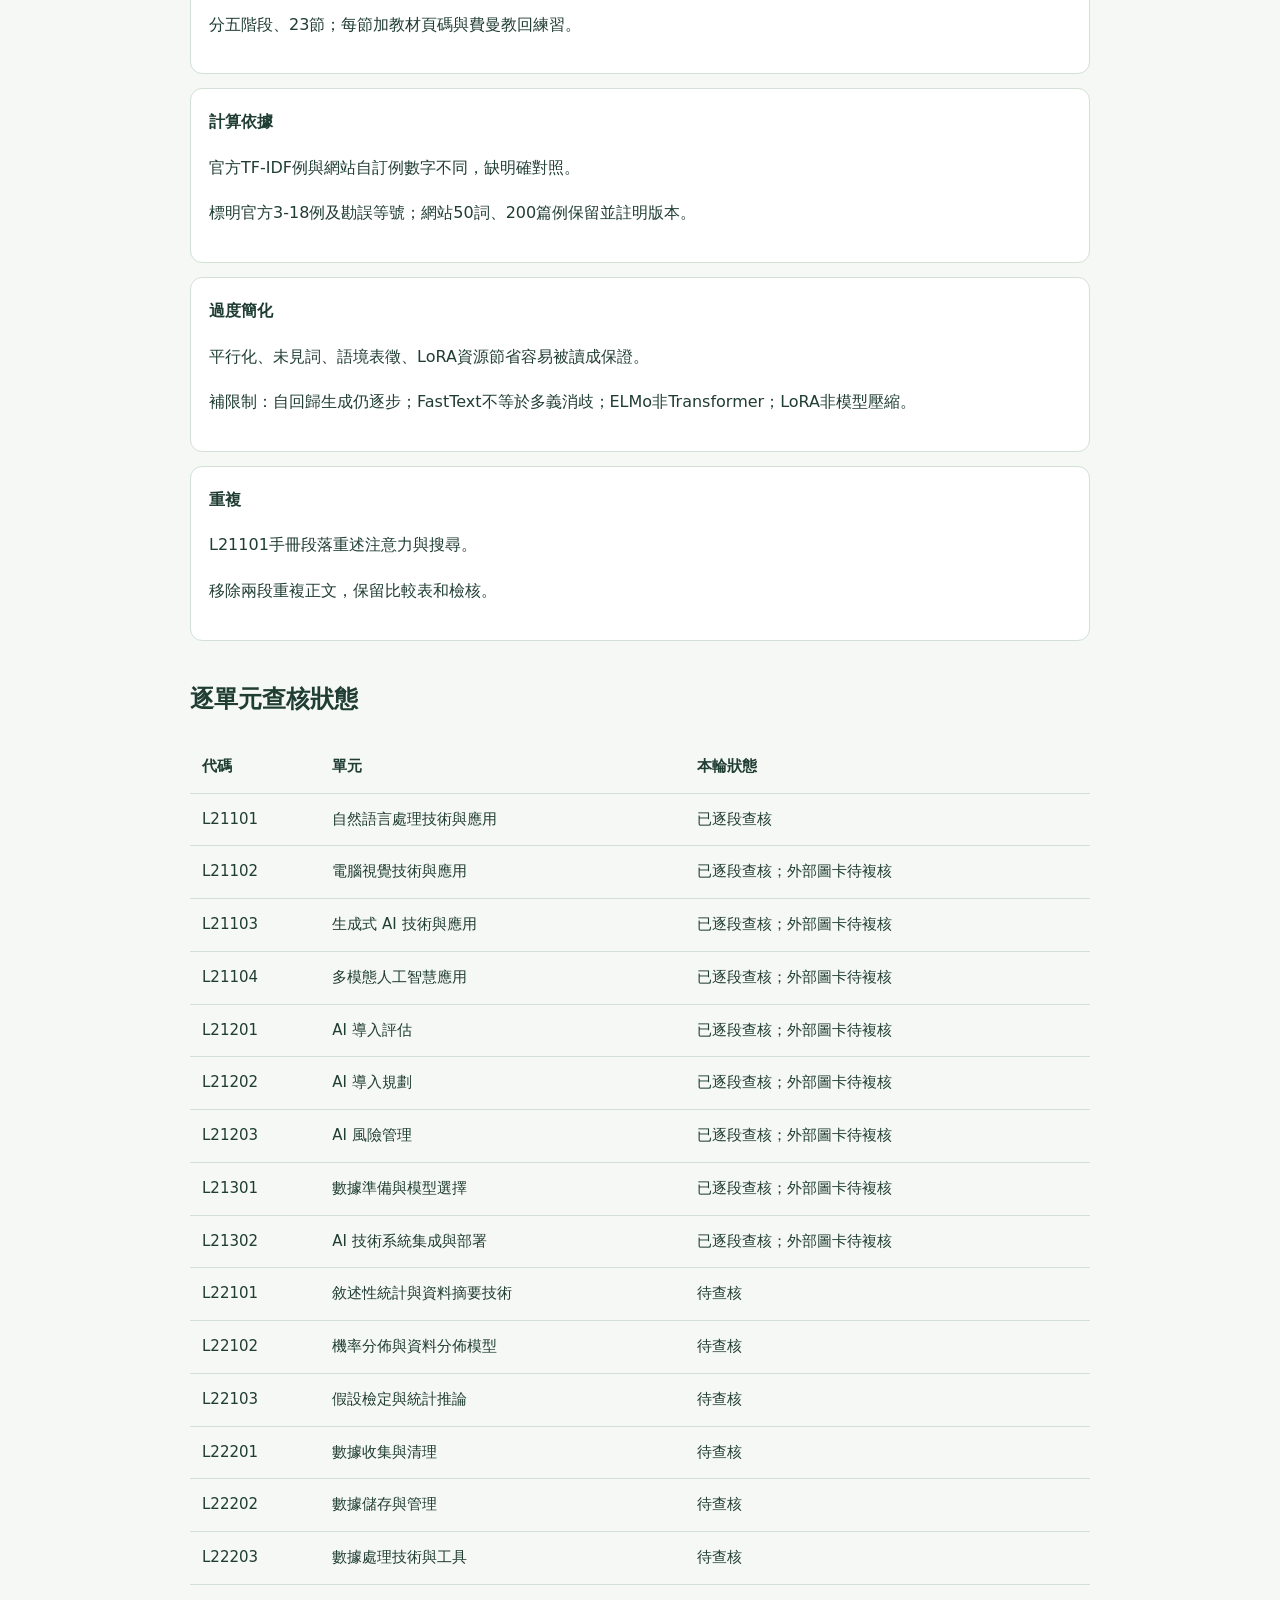
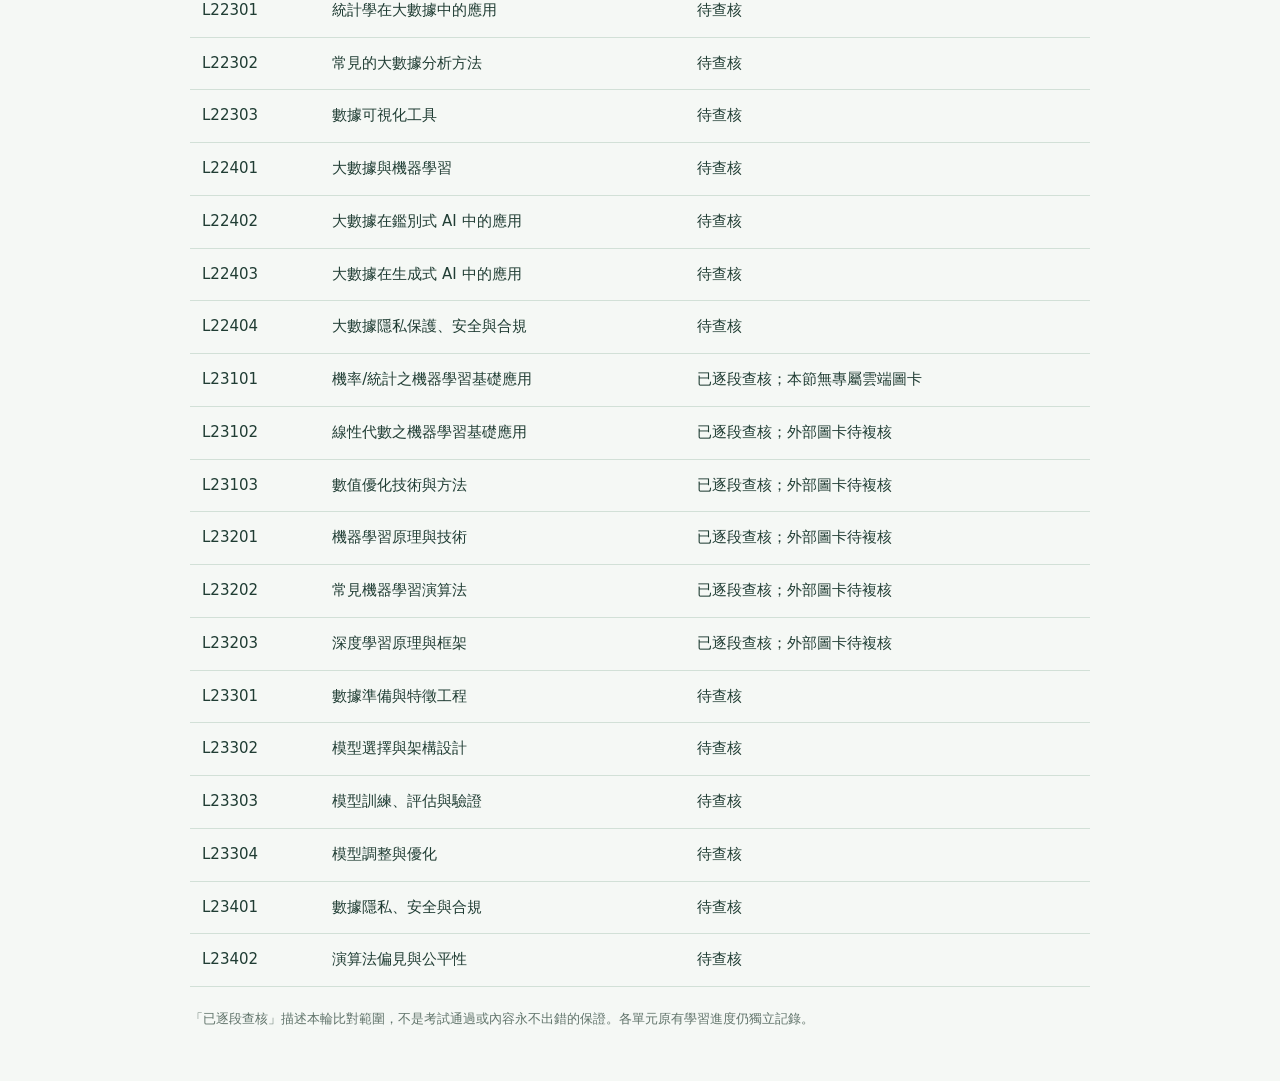
==== commit bef54ac4: "Audit L23203 deep learning principles and frameworks" ====
--- a/content-audit.html
+++ b/content-audit.html
@@ -1 +1 @@
-<!doctype html><html lang="zh-Hant"><meta charset="utf-8"><meta name="viewport" content="width=device-width, initial-scale=1"><title>教學內容查核進度｜AI Atlas</title><style>body{font-family:system-ui,sans-serif;color:#203d34;background:#f5f8f5;margin:0;line-height:1.85}main{max-width:900px;margin:auto;padding:32px 20px}a{color:#246d55}h1{font-size:32px}h2{margin-top:36px}article{background:white;border:1px solid #d2e0d7;border-radius:12px;padding:18px;margin:14px 0}.status{background:#e0eee2;padding:18px;border-left:4px solid #30765e}td,th{padding:12px;border-bottom:1px solid #d2e0d7;text-align:left}table{width:100%;border-collapse:collapse;font-size:15px}small{color:#61746b}.table{overflow:auto}li{margin:10px 0}</style><main><a href="./?v=20261030-47#map">← 回學習地圖</a><h1>從教材到教學，逐段重新核對。</h1><p>2026-10-30｜分階段內容查核</p><p class="status">已完成來源盤點與L21101～L21104、L21201～L21203、L21301～L21302及L23101～L23103、L23201～L23202正文查核。其餘單元標示為待查核，不代表已確認正確，也不代表已發現錯誤。</p><h2>這次依據什麼？</h2><p>以你提供的科目一學習指引3.1～3.4（印刷頁3-3～3-83，PDF第10～90頁）與4.1～4.3（4-3～4-43，PDF第97～137頁）、5.1～5.2（5-2～5-22，PDF第143～163頁），另加入科目三3.1～3.3（3-2～3-27，PDF第9～34頁）與4.1～4.2（4-2～4-53，PDF第40～91頁），及115/04/10勘誤表為範圍依據；公告試題用於核對應用辨析，一手技術文件用於補充限制。本站例子與費曼提問是教學改寫。</p><p>本地資料已盤點：10份PDF、2份簡報、294張圖片與4份壓縮檔。簡報和圖片尚待逐頁檢查；並未重新公開上傳這些原始檔。</p><h2>階段進度</h2><article><strong>1 · 來源盤點、閱讀邏輯、L21101</strong><p>本次完成：盤點310個檔案；讀取三科目錄與勘誤，逐段核對L21101。</p></article><article><strong>2 · L21102～L21104</strong><p>L21102～L21104正文與內嵌計算圖解已查核；外部圖卡仍待逐張複核。</p></article><article><strong>3 · L21201～L21302</strong><p>L21201～L21203、L21301～L21302正文與內嵌圖表已查核；外部圖卡仍待逐張複核。</p></article><article><strong>4 · 科目二 L22101～L22404</strong><p>待查核：統計假設、公式、資料管線與分析應用。</p></article><article><strong>5 · 科目三 L23101～L23402</strong><p>L23101～L23103、L23201～L23202正文與原創計算圖已查核；其餘數學、模型、評估與治理單元待查核。</p></article><article><strong>6 · Python、簡報與全部圖卡</strong><p>待查核：程式可重現性、圖文數字一致性及跨科重複內容。</p></article><h2>科目三更新：L23101～L23103、L23201～L23202</h2><article><strong>L23202 · 常見機器學習演算法</strong><p>27節、五階段：補SVR、UMAP、Isolation Forest、One-Class SVM及提升樹工具比較，新增五幅圖表；依勘誤釐清對數勝算線性，補R²、共線性、參數尺度、生長策略與異常分數方向。原測驗與進度保留，外部圖卡待逐張複核。</p></article><article><strong>L23201 · 機器學習原理與技術</strong><p>22節、五階段：對照官方4.1逐節標註來源，補關聯規則、分群指標、強化學習分類與驗收分母四幅圖表；釐清線性模型、表示學習與狀態／觀察。保留原例題、測驗及進度，移除重複手冊正文。外部圖卡待逐張複核。</p></article><article><strong>L23103 · 數值優化技術與方法</strong><p>22節、五階段及17幅內嵌計算圖：逐節補來源，釐清負梯度、凸問題的收斂條件、損失與評估、硬限制與懲罰、早停與最佳權重。新增AdaGrad、Huber、Focal與Batch Normalization算例；保留原練習與圖卡入口，移除重複正文。外部圖卡待逐張複核。</p></article><article><strong>L23102 · 線性代數之機器學習基礎應用</strong><p>21節、五階段及20幅內嵌計算圖，另保留原案例圖：逐節補來源，依NMF逐元素非負勘誤補條件；釐清縮放方向、仿射、最小平方投影、SVD尺寸與秩。新增投影、顧客共變異數及嵌入查表圖解，移除重複手冊正文。外部圖卡待逐張複核。</p></article><article><strong>L23101 · 機率／統計之機器學習基礎應用</strong><p>21節、五階段及18幅內嵌計算圖：逐節補來源，保留貝氏與機率圖解，補二項組合數、截距及非線性轉換算例；釐清常態假設、p值、區間及卡方工具設定。移除重複手冊正文，統一主案例。本節無專屬雲端圖卡。</p></article><h2>第三階段更新：L21201～L21302</h2><article><strong>L21302 · AI 技術系統集成與部署</strong><p>21節、五階段與6幅圖表：串起資料管線、API權限、運行環境、發布、監控與回退；釐清JWT、漂移、重訓及長尾延遲，補容量、p95與可用率計算。保留原測驗練習，移除重複手冊正文。</p></article><article><strong>L21301 · 數據準備與模型選擇</strong><p>23節、五階段與6幅圖表：補資料品質、清理切分、特徵工程及模型全景，釐清洩漏、縮放、編碼、DBSCAN、AutoML與完整管線比較。保留原測驗練習，移除重複手冊正文。</p></article><article><strong>L21203 · AI 風險管理</strong><p>20節、五階段與5幅圖表：依勘誤更新個資告知，釐清法律、標準與框架；補漂移、分群錯誤率、人工監督、殘餘風險、重訓驗證與事件回應。法規查詢日2026-10-29，適用條件及施行版本仍需逐案核對。</p></article><article><strong>L21202 · AI 導入規劃</strong><p>20節、五階段：補WBS、甘特圖、關鍵路徑、容量與預算、RACI、合作模式、Scrum及成果交接。五幅圖表搭配逐節教回；核對Scrum活動位置與Asana指派者，釐清清理資料和加派人力的限制，移除重複手冊正文。</p></article><article><strong>L21201 · AI 導入評估</strong><p>20節、五階段：從需求與替代方案到可行性、TCO、ROI、NPV、回收期、風險與PoC決策。每節加入教回題與教材頁碼；補四幅計算圖、保留綜合例圖。區分工時價值與現金流、序位風險分數與機率，移除重複手冊正文。</p></article><h2>第二階段更新：L21102～L21104</h2><article><strong>L21104 · 多模態人工智慧應用</strong><p>20節、五階段：補時間同步與DTW、融合加權、感測資料、模型角色與場景驗收；對照晚期融合用語，釐清CLIP與LoRA限制。練習同步改為「證據不足不必然矛盾」，避免與正文衝突。</p></article><article><strong>L21102 · 電腦視覺</strong><p>19節、五階段：補FCN／U-Net／Mask R-CNN、Top-5 Error、偵測與辨識的差別；修正面積圖解分母，對照官方與網站IoU例。保留原有測驗與圖卡入口，移除兩段重複手冊說明。</p></article><article><strong>L21103 · 生成式AI</strong><p>22節、五階段：補圖像控制、語音合成、BLEU／ROUGE／MOS／WER與圖文算例；區分CLIP、Whisper的元件角色。以原論文補充教材簡化說法，不冒稱官方勘誤。未重新查核產品現行功能、價格與法律適用。</p></article><h2>第一階段已修正的問題</h2><article><strong>閱讀邏輯</strong><p>計算圖卡取代正文，部分概念與條件預設收合。</p><p>全站正文恢復顯示於圖解之前；圖解作輔助。這是呈現修正，不表示所有單元已審完。</p></article><article><strong>範圍缺漏</strong><p>L21101的多個官方主題未完整銜接。</p><p>補One-hot、N-gram、FastText、HMM／CRF、ELMo、Zero/Few-shot、LoRA與三層風險。</p></article><article><strong>概念層級</strong><p>任務、表示法、模型和適配方法混在同一閱讀層次。</p><p>分五階段、23節；每節加教材頁碼與費曼教回練習。</p></article><article><strong>計算依據</strong><p>官方TF-IDF例與網站自訂例數字不同，缺明確對照。</p><p>標明官方3-18例及勘誤等號；網站50詞、200篇例保留並註明版本。</p></article><article><strong>過度簡化</strong><p>平行化、未見詞、語境表徵、LoRA資源節省容易被讀成保證。</p><p>補限制：自回歸生成仍逐步；FastText不等於多義消歧；ELMo非Transformer；LoRA非模型壓縮。</p></article><article><strong>重複</strong><p>L21101手冊段落重述注意力與搜尋。</p><p>移除兩段重複正文，保留比較表和檢核。</p></article><h2>逐單元查核狀態</h2><div class="table"><table><thead><tr><th>代碼</th><th>單元</th><th>本輪狀態</th></tr></thead><tbody><tr><td>L21101</td><td>自然語言處理技術與應用</td><td>已逐段查核</td></tr><tr><td>L21102</td><td>電腦視覺技術與應用</td><td>已逐段查核；外部圖卡待複核</td></tr><tr><td>L21103</td><td>生成式 AI 技術與應用</td><td>已逐段查核；外部圖卡待複核</td></tr><tr><td>L21104</td><td>多模態人工智慧應用</td><td>已逐段查核；外部圖卡待複核</td></tr><tr><td>L21201</td><td>AI 導入評估</td><td>已逐段查核；外部圖卡待複核</td></tr><tr><td>L21202</td><td>AI 導入規劃</td><td>已逐段查核；外部圖卡待複核</td></tr><tr><td>L21203</td><td>AI 風險管理</td><td>已逐段查核；外部圖卡待複核</td></tr><tr><td>L21301</td><td>數據準備與模型選擇</td><td>已逐段查核；外部圖卡待複核</td></tr><tr><td>L21302</td><td>AI 技術系統集成與部署</td><td>已逐段查核；外部圖卡待複核</td></tr><tr><td>L22101</td><td>敘述性統計與資料摘要技術</td><td>待查核</td></tr><tr><td>L22102</td><td>機率分佈與資料分佈模型</td><td>待查核</td></tr><tr><td>L22103</td><td>假設檢定與統計推論</td><td>待查核</td></tr><tr><td>L22201</td><td>數據收集與清理</td><td>待查核</td></tr><tr><td>L22202</td><td>數據儲存與管理</td><td>待查核</td></tr><tr><td>L22203</td><td>數據處理技術與工具</td><td>待查核</td></tr><tr><td>L22301</td><td>統計學在大數據中的應用</td><td>待查核</td></tr><tr><td>L22302</td><td>常見的大數據分析方法</td><td>待查核</td></tr><tr><td>L22303</td><td>數據可視化工具</td><td>待查核</td></tr><tr><td>L22401</td><td>大數據與機器學習</td><td>待查核</td></tr><tr><td>L22402</td><td>大數據在鑑別式 AI 中的應用</td><td>待查核</td></tr><tr><td>L22403</td><td>大數據在生成式 AI 中的應用</td><td>待查核</td></tr><tr><td>L22404</td><td>大數據隱私保護、安全與合規</td><td>待查核</td></tr><tr><td>L23101</td><td>機率/統計之機器學習基礎應用</td><td>已逐段查核；本節無專屬雲端圖卡</td></tr><tr><td>L23102</td><td>線性代數之機器學習基礎應用</td><td>已逐段查核；外部圖卡待複核</td></tr><tr><td>L23103</td><td>數值優化技術與方法</td><td>已逐段查核；外部圖卡待複核</td></tr><tr><td>L23201</td><td>機器學習原理與技術</td><td>已逐段查核；外部圖卡待複核</td></tr><tr><td>L23202</td><td>常見機器學習演算法</td><td>已逐段查核；外部圖卡待複核</td></tr><tr><td>L23203</td><td>深度學習原理與框架</td><td>待查核</td></tr><tr><td>L23301</td><td>數據準備與特徵工程</td><td>待查核</td></tr><tr><td>L23302</td><td>模型選擇與架構設計</td><td>待查核</td></tr><tr><td>L23303</td><td>模型訓練、評估與驗證</td><td>待查核</td></tr><tr><td>L23304</td><td>模型調整與優化</td><td>待查核</td></tr><tr><td>L23401</td><td>數據隱私、安全與合規</td><td>待查核</td></tr><tr><td>L23402</td><td>演算法偏見與公平性</td><td>待查核</td></tr></tbody></table></div><p><small>「已逐段查核」描述本輪比對範圍，不是考試通過或內容永不出錯的保證。各單元原有學習進度仍獨立記錄。</small></p></main></html>+<!doctype html><html lang="zh-Hant"><meta charset="utf-8"><meta name="viewport" content="width=device-width, initial-scale=1"><title>教學內容查核進度｜AI Atlas</title><style>body{font-family:system-ui,sans-serif;color:#203d34;background:#f5f8f5;margin:0;line-height:1.85}main{max-width:900px;margin:auto;padding:32px 20px}a{color:#246d55}h1{font-size:32px}h2{margin-top:36px}article{background:white;border:1px solid #d2e0d7;border-radius:12px;padding:18px;margin:14px 0}.status{background:#e0eee2;padding:18px;border-left:4px solid #30765e}td,th{padding:12px;border-bottom:1px solid #d2e0d7;text-align:left}table{width:100%;border-collapse:collapse;font-size:15px}small{color:#61746b}.table{overflow:auto}li{margin:10px 0}</style><main><a href="./?v=20261030-48#map">← 回學習地圖</a><h1>從教材到教學，逐段重新核對。</h1><p>2026-10-30｜分階段內容查核</p><p class="status">已完成來源盤點與L21101～L21104、L21201～L21203、L21301～L21302及L23101～L23103、L23201～L23203正文查核。其餘單元標示為待查核，不代表已確認正確，也不代表已發現錯誤。</p><h2>這次依據什麼？</h2><p>以你提供的科目一學習指引3.1～3.4（印刷頁3-3～3-83，PDF第10～90頁）與4.1～4.3（4-3～4-43，PDF第97～137頁）、5.1～5.2（5-2～5-22，PDF第143～163頁），另加入科目三3.1～3.3（3-2～3-27，PDF第9～34頁）與4.1～4.3（4-2～4-92，PDF第40～130頁），及115/04/10勘誤表為範圍依據；公告試題用於核對應用辨析，一手技術文件用於補充限制。本站例子與費曼提問是教學改寫。</p><p>本地資料已盤點：10份PDF、2份簡報、294張圖片與4份壓縮檔。簡報和圖片尚待逐頁檢查；並未重新公開上傳這些原始檔。</p><h2>階段進度</h2><article><strong>1 · 來源盤點、閱讀邏輯、L21101</strong><p>本次完成：盤點310個檔案；讀取三科目錄與勘誤，逐段核對L21101。</p></article><article><strong>2 · L21102～L21104</strong><p>L21102～L21104正文與內嵌計算圖解已查核；外部圖卡仍待逐張複核。</p></article><article><strong>3 · L21201～L21302</strong><p>L21201～L21203、L21301～L21302正文與內嵌圖表已查核；外部圖卡仍待逐張複核。</p></article><article><strong>4 · 科目二 L22101～L22404</strong><p>待查核：統計假設、公式、資料管線與分析應用。</p></article><article><strong>5 · 科目三 L23101～L23402</strong><p>L23101～L23103、L23201～L23203正文與原創計算圖已查核；其餘數學、模型、評估與治理單元待查核。</p></article><article><strong>6 · Python、簡報與全部圖卡</strong><p>待查核：程式可重現性、圖文數字一致性及跨科重複內容。</p></article><h2>科目三更新：L23101～L23103、L23201～L23203</h2><article><strong>L23203 · 深度學習原理與框架</strong><p>26節、五階段：依勘誤修正求和下標；補感知器／XOR、正則化、CNN家族及框架定位四幅圖表。釐清MLP獨立性、梯度方向、架構限制與MXNet退役現況，保留原測驗與進度；外部圖卡待複核。</p></article><article><strong>L23202 · 常見機器學習演算法</strong><p>27節、五階段：補SVR、UMAP、Isolation Forest、One-Class SVM及提升樹工具比較，新增五幅圖表；依勘誤釐清對數勝算線性，補R²、共線性、參數尺度、生長策略與異常分數方向。原測驗與進度保留，外部圖卡待逐張複核。</p></article><article><strong>L23201 · 機器學習原理與技術</strong><p>22節、五階段：對照官方4.1逐節標註來源，補關聯規則、分群指標、強化學習分類與驗收分母四幅圖表；釐清線性模型、表示學習與狀態／觀察。保留原例題、測驗及進度，移除重複手冊正文。外部圖卡待逐張複核。</p></article><article><strong>L23103 · 數值優化技術與方法</strong><p>22節、五階段及17幅內嵌計算圖：逐節補來源，釐清負梯度、凸問題的收斂條件、損失與評估、硬限制與懲罰、早停與最佳權重。新增AdaGrad、Huber、Focal與Batch Normalization算例；保留原練習與圖卡入口，移除重複正文。外部圖卡待逐張複核。</p></article><article><strong>L23102 · 線性代數之機器學習基礎應用</strong><p>21節、五階段及20幅內嵌計算圖，另保留原案例圖：逐節補來源，依NMF逐元素非負勘誤補條件；釐清縮放方向、仿射、最小平方投影、SVD尺寸與秩。新增投影、顧客共變異數及嵌入查表圖解，移除重複手冊正文。外部圖卡待逐張複核。</p></article><article><strong>L23101 · 機率／統計之機器學習基礎應用</strong><p>21節、五階段及18幅內嵌計算圖：逐節補來源，保留貝氏與機率圖解，補二項組合數、截距及非線性轉換算例；釐清常態假設、p值、區間及卡方工具設定。移除重複手冊正文，統一主案例。本節無專屬雲端圖卡。</p></article><h2>第三階段更新：L21201～L21302</h2><article><strong>L21302 · AI 技術系統集成與部署</strong><p>21節、五階段與6幅圖表：串起資料管線、API權限、運行環境、發布、監控與回退；釐清JWT、漂移、重訓及長尾延遲，補容量、p95與可用率計算。保留原測驗練習，移除重複手冊正文。</p></article><article><strong>L21301 · 數據準備與模型選擇</strong><p>23節、五階段與6幅圖表：補資料品質、清理切分、特徵工程及模型全景，釐清洩漏、縮放、編碼、DBSCAN、AutoML與完整管線比較。保留原測驗練習，移除重複手冊正文。</p></article><article><strong>L21203 · AI 風險管理</strong><p>20節、五階段與5幅圖表：依勘誤更新個資告知，釐清法律、標準與框架；補漂移、分群錯誤率、人工監督、殘餘風險、重訓驗證與事件回應。法規查詢日2026-10-29，適用條件及施行版本仍需逐案核對。</p></article><article><strong>L21202 · AI 導入規劃</strong><p>20節、五階段：補WBS、甘特圖、關鍵路徑、容量與預算、RACI、合作模式、Scrum及成果交接。五幅圖表搭配逐節教回；核對Scrum活動位置與Asana指派者，釐清清理資料和加派人力的限制，移除重複手冊正文。</p></article><article><strong>L21201 · AI 導入評估</strong><p>20節、五階段：從需求與替代方案到可行性、TCO、ROI、NPV、回收期、風險與PoC決策。每節加入教回題與教材頁碼；補四幅計算圖、保留綜合例圖。區分工時價值與現金流、序位風險分數與機率，移除重複手冊正文。</p></article><h2>第二階段更新：L21102～L21104</h2><article><strong>L21104 · 多模態人工智慧應用</strong><p>20節、五階段：補時間同步與DTW、融合加權、感測資料、模型角色與場景驗收；對照晚期融合用語，釐清CLIP與LoRA限制。練習同步改為「證據不足不必然矛盾」，避免與正文衝突。</p></article><article><strong>L21102 · 電腦視覺</strong><p>19節、五階段：補FCN／U-Net／Mask R-CNN、Top-5 Error、偵測與辨識的差別；修正面積圖解分母，對照官方與網站IoU例。保留原有測驗與圖卡入口，移除兩段重複手冊說明。</p></article><article><strong>L21103 · 生成式AI</strong><p>22節、五階段：補圖像控制、語音合成、BLEU／ROUGE／MOS／WER與圖文算例；區分CLIP、Whisper的元件角色。以原論文補充教材簡化說法，不冒稱官方勘誤。未重新查核產品現行功能、價格與法律適用。</p></article><h2>第一階段已修正的問題</h2><article><strong>閱讀邏輯</strong><p>計算圖卡取代正文，部分概念與條件預設收合。</p><p>全站正文恢復顯示於圖解之前；圖解作輔助。這是呈現修正，不表示所有單元已審完。</p></article><article><strong>範圍缺漏</strong><p>L21101的多個官方主題未完整銜接。</p><p>補One-hot、N-gram、FastText、HMM／CRF、ELMo、Zero/Few-shot、LoRA與三層風險。</p></article><article><strong>概念層級</strong><p>任務、表示法、模型和適配方法混在同一閱讀層次。</p><p>分五階段、23節；每節加教材頁碼與費曼教回練習。</p></article><article><strong>計算依據</strong><p>官方TF-IDF例與網站自訂例數字不同，缺明確對照。</p><p>標明官方3-18例及勘誤等號；網站50詞、200篇例保留並註明版本。</p></article><article><strong>過度簡化</strong><p>平行化、未見詞、語境表徵、LoRA資源節省容易被讀成保證。</p><p>補限制：自回歸生成仍逐步；FastText不等於多義消歧；ELMo非Transformer；LoRA非模型壓縮。</p></article><article><strong>重複</strong><p>L21101手冊段落重述注意力與搜尋。</p><p>移除兩段重複正文，保留比較表和檢核。</p></article><h2>逐單元查核狀態</h2><div class="table"><table><thead><tr><th>代碼</th><th>單元</th><th>本輪狀態</th></tr></thead><tbody><tr><td>L21101</td><td>自然語言處理技術與應用</td><td>已逐段查核</td></tr><tr><td>L21102</td><td>電腦視覺技術與應用</td><td>已逐段查核；外部圖卡待複核</td></tr><tr><td>L21103</td><td>生成式 AI 技術與應用</td><td>已逐段查核；外部圖卡待複核</td></tr><tr><td>L21104</td><td>多模態人工智慧應用</td><td>已逐段查核；外部圖卡待複核</td></tr><tr><td>L21201</td><td>AI 導入評估</td><td>已逐段查核；外部圖卡待複核</td></tr><tr><td>L21202</td><td>AI 導入規劃</td><td>已逐段查核；外部圖卡待複核</td></tr><tr><td>L21203</td><td>AI 風險管理</td><td>已逐段查核；外部圖卡待複核</td></tr><tr><td>L21301</td><td>數據準備與模型選擇</td><td>已逐段查核；外部圖卡待複核</td></tr><tr><td>L21302</td><td>AI 技術系統集成與部署</td><td>已逐段查核；外部圖卡待複核</td></tr><tr><td>L22101</td><td>敘述性統計與資料摘要技術</td><td>待查核</td></tr><tr><td>L22102</td><td>機率分佈與資料分佈模型</td><td>待查核</td></tr><tr><td>L22103</td><td>假設檢定與統計推論</td><td>待查核</td></tr><tr><td>L22201</td><td>數據收集與清理</td><td>待查核</td></tr><tr><td>L22202</td><td>數據儲存與管理</td><td>待查核</td></tr><tr><td>L22203</td><td>數據處理技術與工具</td><td>待查核</td></tr><tr><td>L22301</td><td>統計學在大數據中的應用</td><td>待查核</td></tr><tr><td>L22302</td><td>常見的大數據分析方法</td><td>待查核</td></tr><tr><td>L22303</td><td>數據可視化工具</td><td>待查核</td></tr><tr><td>L22401</td><td>大數據與機器學習</td><td>待查核</td></tr><tr><td>L22402</td><td>大數據在鑑別式 AI 中的應用</td><td>待查核</td></tr><tr><td>L22403</td><td>大數據在生成式 AI 中的應用</td><td>待查核</td></tr><tr><td>L22404</td><td>大數據隱私保護、安全與合規</td><td>待查核</td></tr><tr><td>L23101</td><td>機率/統計之機器學習基礎應用</td><td>已逐段查核；本節無專屬雲端圖卡</td></tr><tr><td>L23102</td><td>線性代數之機器學習基礎應用</td><td>已逐段查核；外部圖卡待複核</td></tr><tr><td>L23103</td><td>數值優化技術與方法</td><td>已逐段查核；外部圖卡待複核</td></tr><tr><td>L23201</td><td>機器學習原理與技術</td><td>已逐段查核；外部圖卡待複核</td></tr><tr><td>L23202</td><td>常見機器學習演算法</td><td>已逐段查核；外部圖卡待複核</td></tr><tr><td>L23203</td><td>深度學習原理與框架</td><td>已逐段查核；外部圖卡待複核</td></tr><tr><td>L23301</td><td>數據準備與特徵工程</td><td>待查核</td></tr><tr><td>L23302</td><td>模型選擇與架構設計</td><td>待查核</td></tr><tr><td>L23303</td><td>模型訓練、評估與驗證</td><td>待查核</td></tr><tr><td>L23304</td><td>模型調整與優化</td><td>待查核</td></tr><tr><td>L23401</td><td>數據隱私、安全與合規</td><td>待查核</td></tr><tr><td>L23402</td><td>演算法偏見與公平性</td><td>待查核</td></tr></tbody></table></div><p><small>「已逐段查核」描述本輪比對範圍，不是考試通過或內容永不出錯的保證。各單元原有學習進度仍獨立記錄。</small></p></main></html>
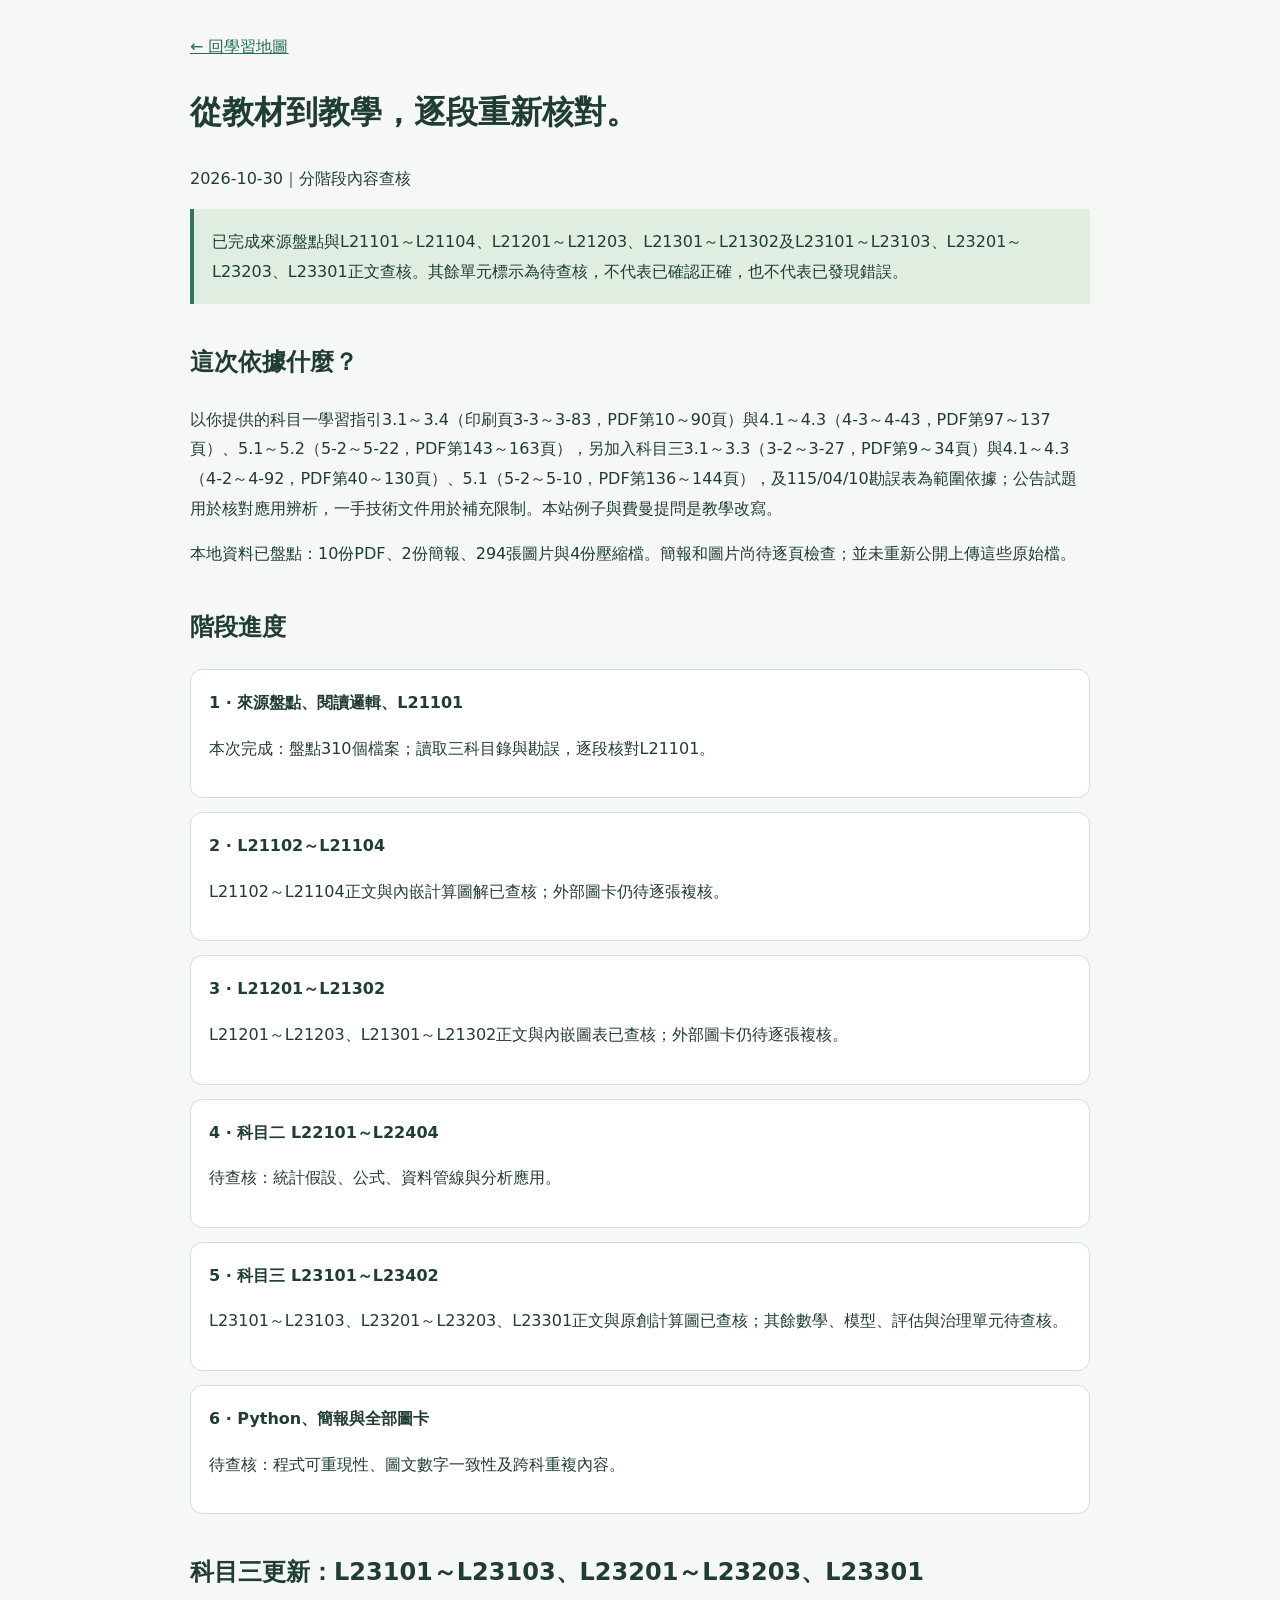
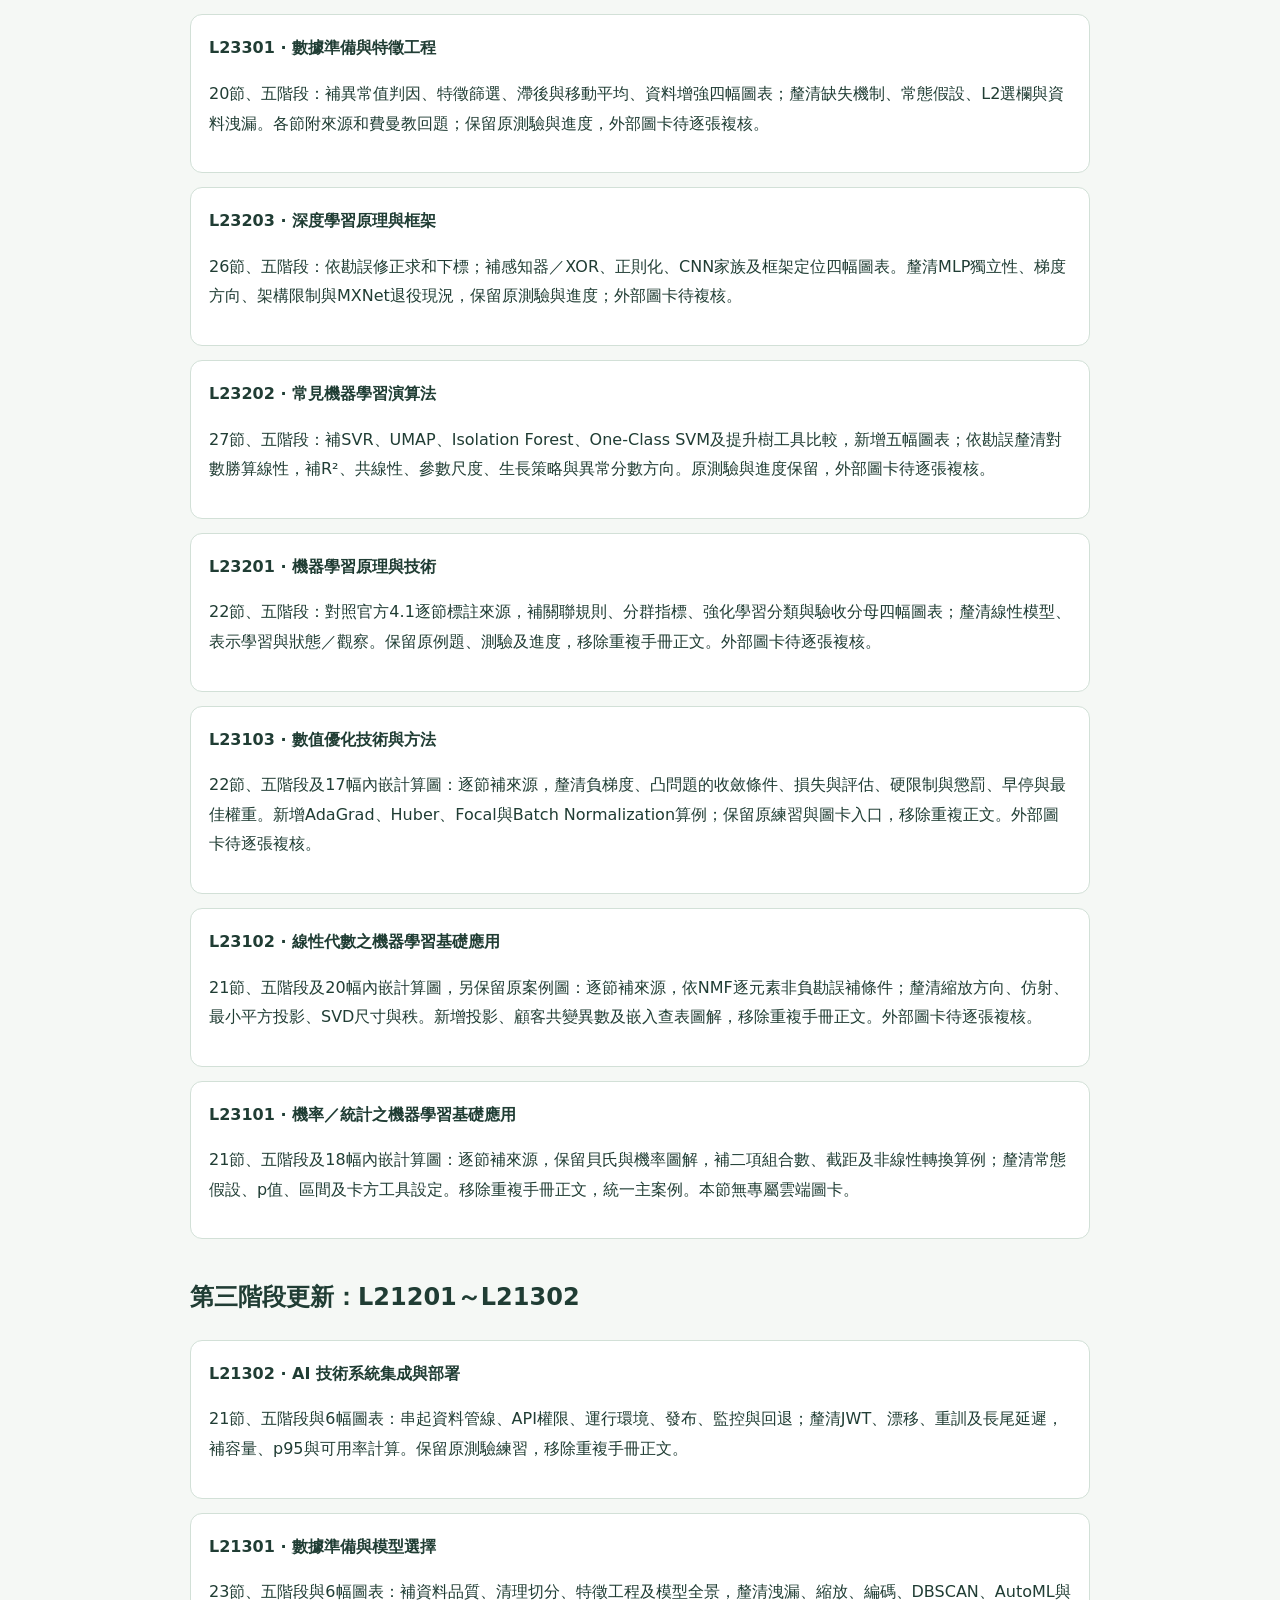
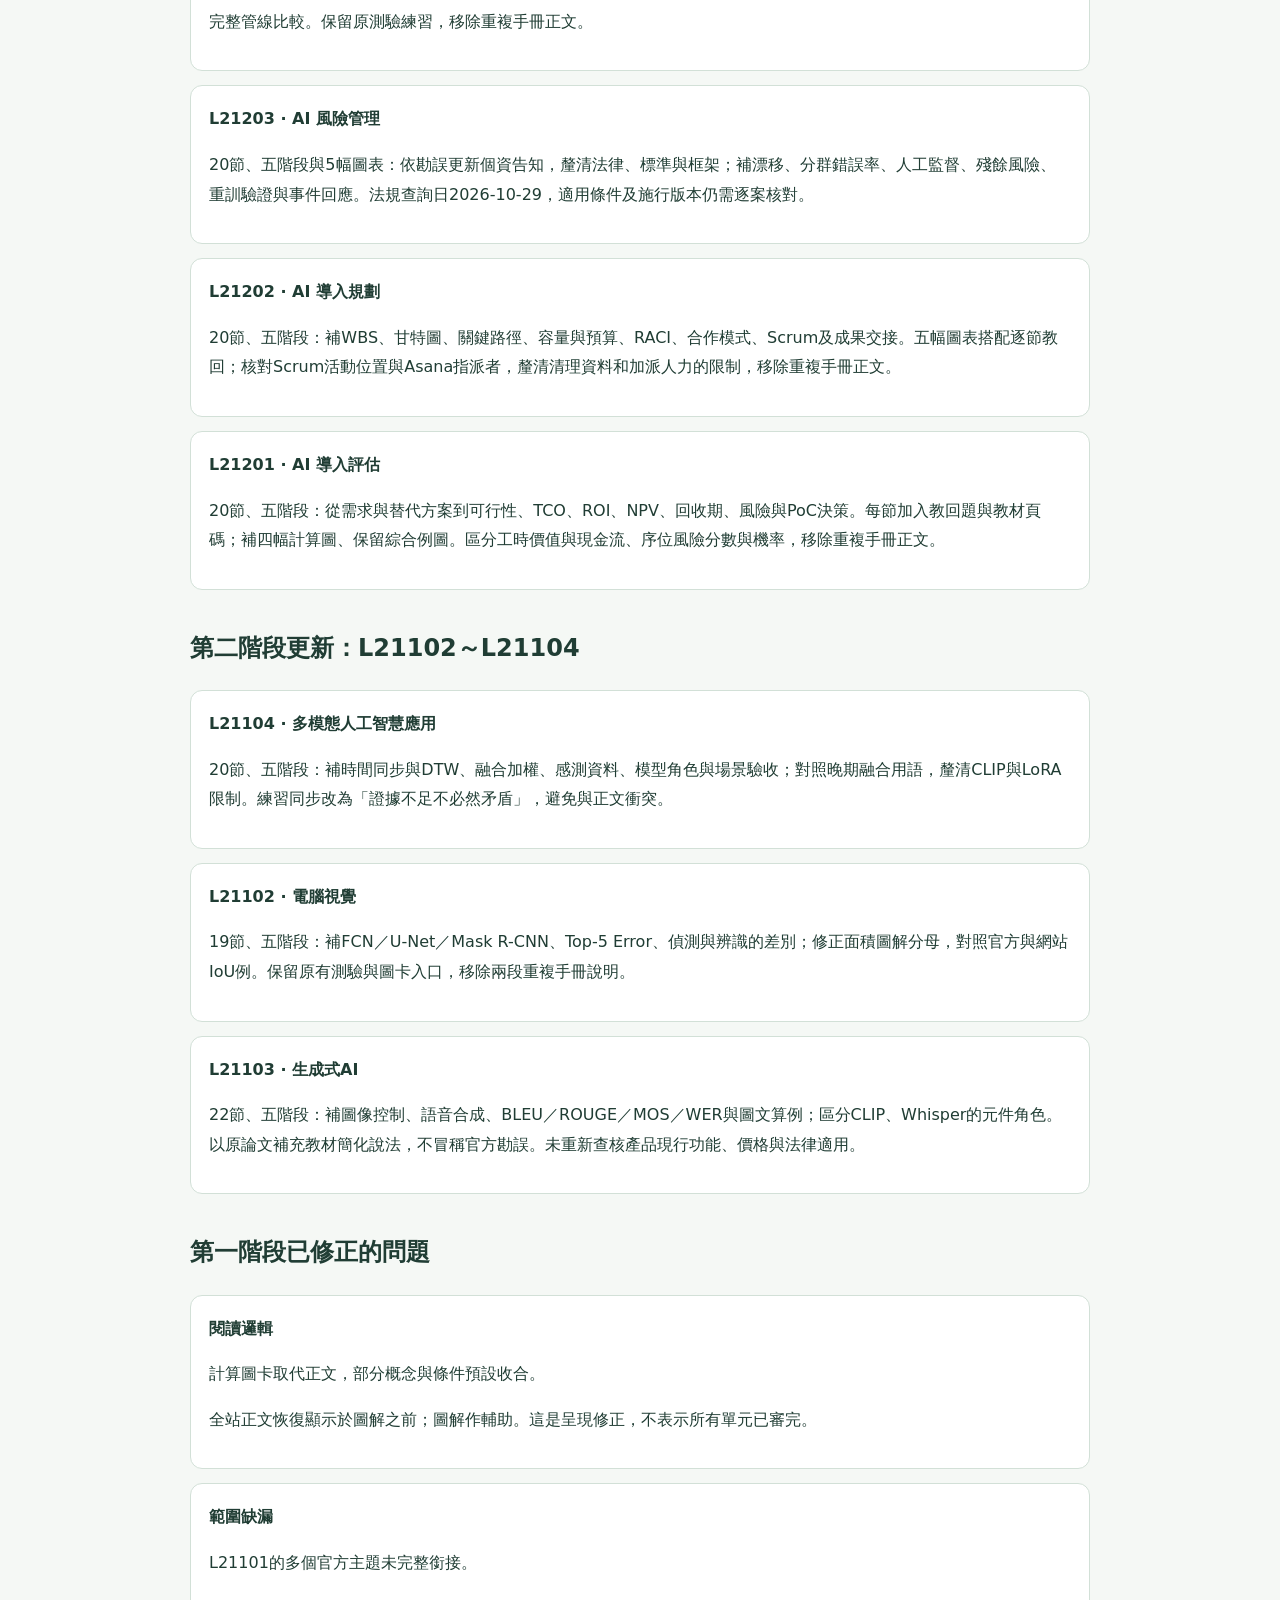
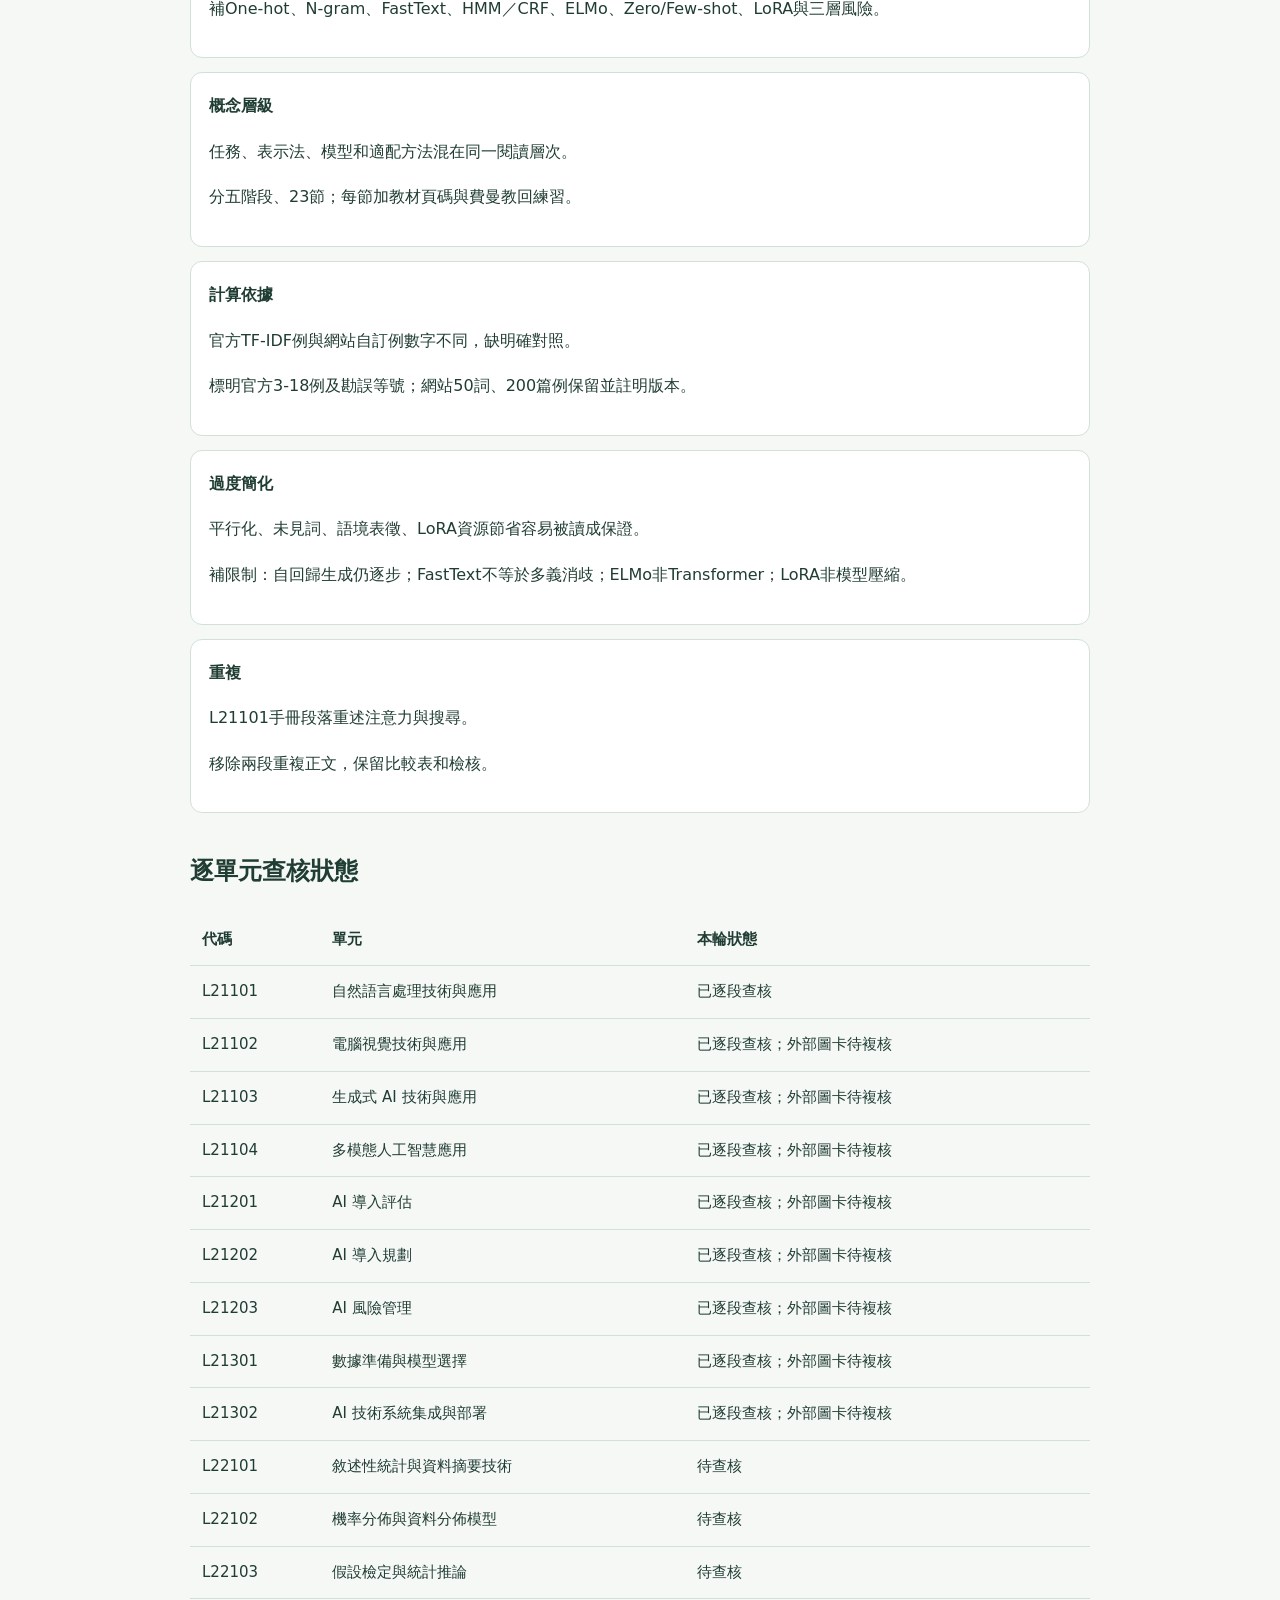
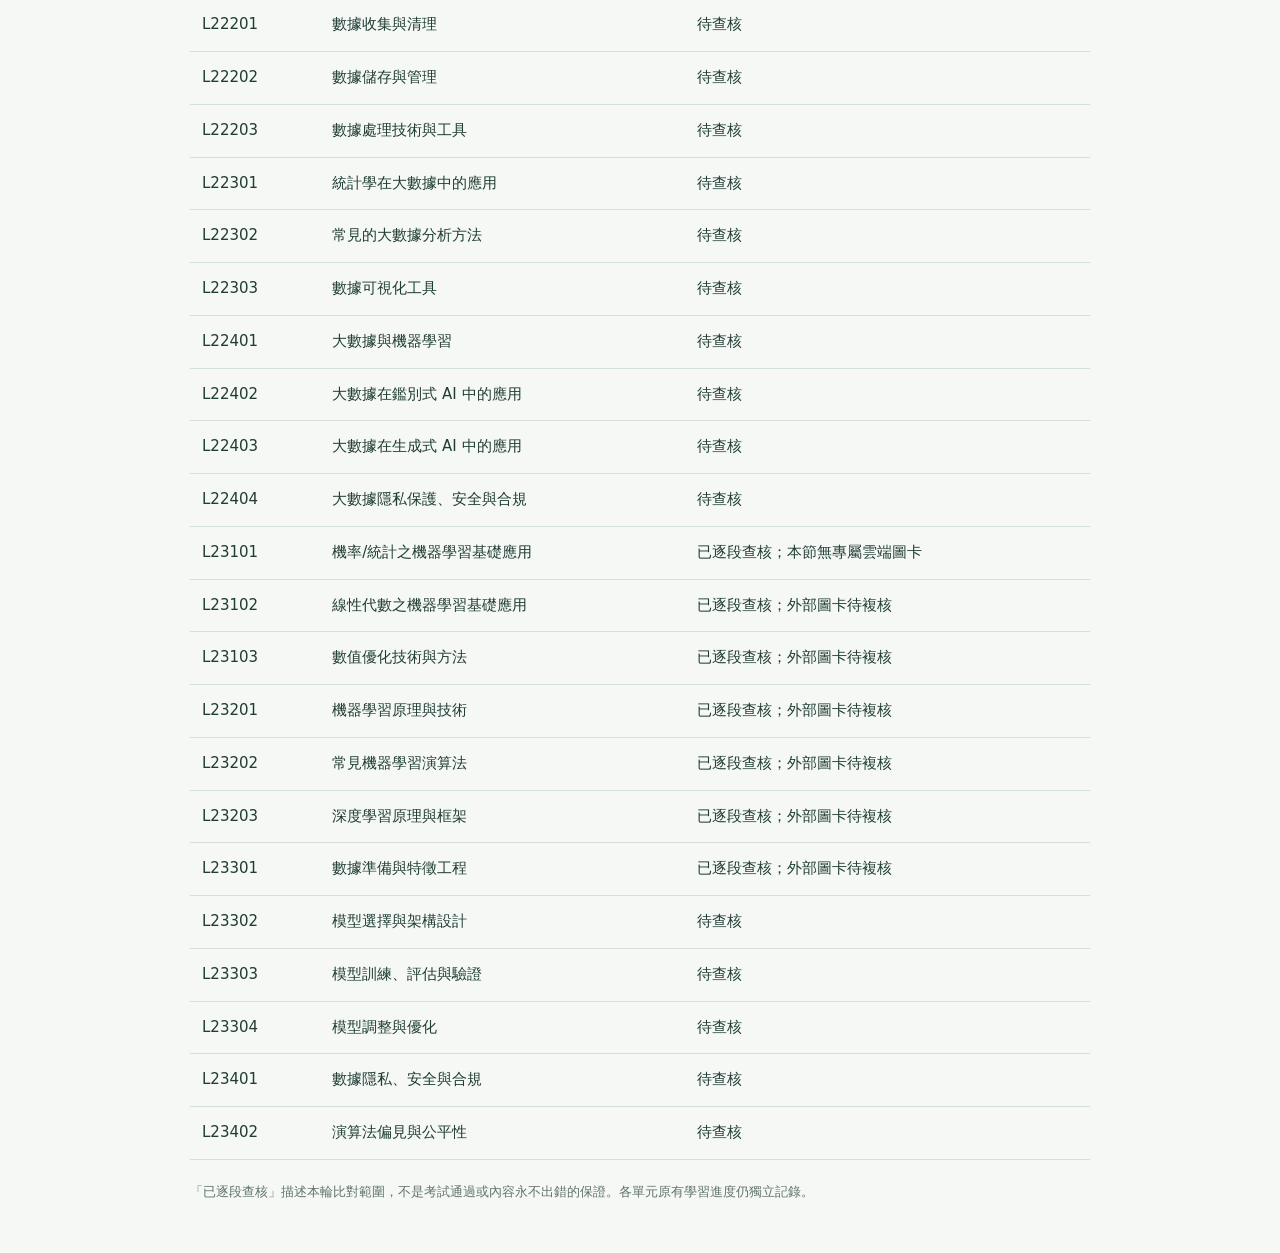
==== commit ca7e5454: "Audit L23301 data preparation and feature engineering" ====
--- a/content-audit.html
+++ b/content-audit.html
@@ -1 +1 @@
-<!doctype html><html lang="zh-Hant"><meta charset="utf-8"><meta name="viewport" content="width=device-width, initial-scale=1"><title>教學內容查核進度｜AI Atlas</title><style>body{font-family:system-ui,sans-serif;color:#203d34;background:#f5f8f5;margin:0;line-height:1.85}main{max-width:900px;margin:auto;padding:32px 20px}a{color:#246d55}h1{font-size:32px}h2{margin-top:36px}article{background:white;border:1px solid #d2e0d7;border-radius:12px;padding:18px;margin:14px 0}.status{background:#e0eee2;padding:18px;border-left:4px solid #30765e}td,th{padding:12px;border-bottom:1px solid #d2e0d7;text-align:left}table{width:100%;border-collapse:collapse;font-size:15px}small{color:#61746b}.table{overflow:auto}li{margin:10px 0}</style><main><a href="./?v=20261030-48#map">← 回學習地圖</a><h1>從教材到教學，逐段重新核對。</h1><p>2026-10-30｜分階段內容查核</p><p class="status">已完成來源盤點與L21101～L21104、L21201～L21203、L21301～L21302及L23101～L23103、L23201～L23203正文查核。其餘單元標示為待查核，不代表已確認正確，也不代表已發現錯誤。</p><h2>這次依據什麼？</h2><p>以你提供的科目一學習指引3.1～3.4（印刷頁3-3～3-83，PDF第10～90頁）與4.1～4.3（4-3～4-43，PDF第97～137頁）、5.1～5.2（5-2～5-22，PDF第143～163頁），另加入科目三3.1～3.3（3-2～3-27，PDF第9～34頁）與4.1～4.3（4-2～4-92，PDF第40～130頁），及115/04/10勘誤表為範圍依據；公告試題用於核對應用辨析，一手技術文件用於補充限制。本站例子與費曼提問是教學改寫。</p><p>本地資料已盤點：10份PDF、2份簡報、294張圖片與4份壓縮檔。簡報和圖片尚待逐頁檢查；並未重新公開上傳這些原始檔。</p><h2>階段進度</h2><article><strong>1 · 來源盤點、閱讀邏輯、L21101</strong><p>本次完成：盤點310個檔案；讀取三科目錄與勘誤，逐段核對L21101。</p></article><article><strong>2 · L21102～L21104</strong><p>L21102～L21104正文與內嵌計算圖解已查核；外部圖卡仍待逐張複核。</p></article><article><strong>3 · L21201～L21302</strong><p>L21201～L21203、L21301～L21302正文與內嵌圖表已查核；外部圖卡仍待逐張複核。</p></article><article><strong>4 · 科目二 L22101～L22404</strong><p>待查核：統計假設、公式、資料管線與分析應用。</p></article><article><strong>5 · 科目三 L23101～L23402</strong><p>L23101～L23103、L23201～L23203正文與原創計算圖已查核；其餘數學、模型、評估與治理單元待查核。</p></article><article><strong>6 · Python、簡報與全部圖卡</strong><p>待查核：程式可重現性、圖文數字一致性及跨科重複內容。</p></article><h2>科目三更新：L23101～L23103、L23201～L23203</h2><article><strong>L23203 · 深度學習原理與框架</strong><p>26節、五階段：依勘誤修正求和下標；補感知器／XOR、正則化、CNN家族及框架定位四幅圖表。釐清MLP獨立性、梯度方向、架構限制與MXNet退役現況，保留原測驗與進度；外部圖卡待複核。</p></article><article><strong>L23202 · 常見機器學習演算法</strong><p>27節、五階段：補SVR、UMAP、Isolation Forest、One-Class SVM及提升樹工具比較，新增五幅圖表；依勘誤釐清對數勝算線性，補R²、共線性、參數尺度、生長策略與異常分數方向。原測驗與進度保留，外部圖卡待逐張複核。</p></article><article><strong>L23201 · 機器學習原理與技術</strong><p>22節、五階段：對照官方4.1逐節標註來源，補關聯規則、分群指標、強化學習分類與驗收分母四幅圖表；釐清線性模型、表示學習與狀態／觀察。保留原例題、測驗及進度，移除重複手冊正文。外部圖卡待逐張複核。</p></article><article><strong>L23103 · 數值優化技術與方法</strong><p>22節、五階段及17幅內嵌計算圖：逐節補來源，釐清負梯度、凸問題的收斂條件、損失與評估、硬限制與懲罰、早停與最佳權重。新增AdaGrad、Huber、Focal與Batch Normalization算例；保留原練習與圖卡入口，移除重複正文。外部圖卡待逐張複核。</p></article><article><strong>L23102 · 線性代數之機器學習基礎應用</strong><p>21節、五階段及20幅內嵌計算圖，另保留原案例圖：逐節補來源，依NMF逐元素非負勘誤補條件；釐清縮放方向、仿射、最小平方投影、SVD尺寸與秩。新增投影、顧客共變異數及嵌入查表圖解，移除重複手冊正文。外部圖卡待逐張複核。</p></article><article><strong>L23101 · 機率／統計之機器學習基礎應用</strong><p>21節、五階段及18幅內嵌計算圖：逐節補來源，保留貝氏與機率圖解，補二項組合數、截距及非線性轉換算例；釐清常態假設、p值、區間及卡方工具設定。移除重複手冊正文，統一主案例。本節無專屬雲端圖卡。</p></article><h2>第三階段更新：L21201～L21302</h2><article><strong>L21302 · AI 技術系統集成與部署</strong><p>21節、五階段與6幅圖表：串起資料管線、API權限、運行環境、發布、監控與回退；釐清JWT、漂移、重訓及長尾延遲，補容量、p95與可用率計算。保留原測驗練習，移除重複手冊正文。</p></article><article><strong>L21301 · 數據準備與模型選擇</strong><p>23節、五階段與6幅圖表：補資料品質、清理切分、特徵工程及模型全景，釐清洩漏、縮放、編碼、DBSCAN、AutoML與完整管線比較。保留原測驗練習，移除重複手冊正文。</p></article><article><strong>L21203 · AI 風險管理</strong><p>20節、五階段與5幅圖表：依勘誤更新個資告知，釐清法律、標準與框架；補漂移、分群錯誤率、人工監督、殘餘風險、重訓驗證與事件回應。法規查詢日2026-10-29，適用條件及施行版本仍需逐案核對。</p></article><article><strong>L21202 · AI 導入規劃</strong><p>20節、五階段：補WBS、甘特圖、關鍵路徑、容量與預算、RACI、合作模式、Scrum及成果交接。五幅圖表搭配逐節教回；核對Scrum活動位置與Asana指派者，釐清清理資料和加派人力的限制，移除重複手冊正文。</p></article><article><strong>L21201 · AI 導入評估</strong><p>20節、五階段：從需求與替代方案到可行性、TCO、ROI、NPV、回收期、風險與PoC決策。每節加入教回題與教材頁碼；補四幅計算圖、保留綜合例圖。區分工時價值與現金流、序位風險分數與機率，移除重複手冊正文。</p></article><h2>第二階段更新：L21102～L21104</h2><article><strong>L21104 · 多模態人工智慧應用</strong><p>20節、五階段：補時間同步與DTW、融合加權、感測資料、模型角色與場景驗收；對照晚期融合用語，釐清CLIP與LoRA限制。練習同步改為「證據不足不必然矛盾」，避免與正文衝突。</p></article><article><strong>L21102 · 電腦視覺</strong><p>19節、五階段：補FCN／U-Net／Mask R-CNN、Top-5 Error、偵測與辨識的差別；修正面積圖解分母，對照官方與網站IoU例。保留原有測驗與圖卡入口，移除兩段重複手冊說明。</p></article><article><strong>L21103 · 生成式AI</strong><p>22節、五階段：補圖像控制、語音合成、BLEU／ROUGE／MOS／WER與圖文算例；區分CLIP、Whisper的元件角色。以原論文補充教材簡化說法，不冒稱官方勘誤。未重新查核產品現行功能、價格與法律適用。</p></article><h2>第一階段已修正的問題</h2><article><strong>閱讀邏輯</strong><p>計算圖卡取代正文，部分概念與條件預設收合。</p><p>全站正文恢復顯示於圖解之前；圖解作輔助。這是呈現修正，不表示所有單元已審完。</p></article><article><strong>範圍缺漏</strong><p>L21101的多個官方主題未完整銜接。</p><p>補One-hot、N-gram、FastText、HMM／CRF、ELMo、Zero/Few-shot、LoRA與三層風險。</p></article><article><strong>概念層級</strong><p>任務、表示法、模型和適配方法混在同一閱讀層次。</p><p>分五階段、23節；每節加教材頁碼與費曼教回練習。</p></article><article><strong>計算依據</strong><p>官方TF-IDF例與網站自訂例數字不同，缺明確對照。</p><p>標明官方3-18例及勘誤等號；網站50詞、200篇例保留並註明版本。</p></article><article><strong>過度簡化</strong><p>平行化、未見詞、語境表徵、LoRA資源節省容易被讀成保證。</p><p>補限制：自回歸生成仍逐步；FastText不等於多義消歧；ELMo非Transformer；LoRA非模型壓縮。</p></article><article><strong>重複</strong><p>L21101手冊段落重述注意力與搜尋。</p><p>移除兩段重複正文，保留比較表和檢核。</p></article><h2>逐單元查核狀態</h2><div class="table"><table><thead><tr><th>代碼</th><th>單元</th><th>本輪狀態</th></tr></thead><tbody><tr><td>L21101</td><td>自然語言處理技術與應用</td><td>已逐段查核</td></tr><tr><td>L21102</td><td>電腦視覺技術與應用</td><td>已逐段查核；外部圖卡待複核</td></tr><tr><td>L21103</td><td>生成式 AI 技術與應用</td><td>已逐段查核；外部圖卡待複核</td></tr><tr><td>L21104</td><td>多模態人工智慧應用</td><td>已逐段查核；外部圖卡待複核</td></tr><tr><td>L21201</td><td>AI 導入評估</td><td>已逐段查核；外部圖卡待複核</td></tr><tr><td>L21202</td><td>AI 導入規劃</td><td>已逐段查核；外部圖卡待複核</td></tr><tr><td>L21203</td><td>AI 風險管理</td><td>已逐段查核；外部圖卡待複核</td></tr><tr><td>L21301</td><td>數據準備與模型選擇</td><td>已逐段查核；外部圖卡待複核</td></tr><tr><td>L21302</td><td>AI 技術系統集成與部署</td><td>已逐段查核；外部圖卡待複核</td></tr><tr><td>L22101</td><td>敘述性統計與資料摘要技術</td><td>待查核</td></tr><tr><td>L22102</td><td>機率分佈與資料分佈模型</td><td>待查核</td></tr><tr><td>L22103</td><td>假設檢定與統計推論</td><td>待查核</td></tr><tr><td>L22201</td><td>數據收集與清理</td><td>待查核</td></tr><tr><td>L22202</td><td>數據儲存與管理</td><td>待查核</td></tr><tr><td>L22203</td><td>數據處理技術與工具</td><td>待查核</td></tr><tr><td>L22301</td><td>統計學在大數據中的應用</td><td>待查核</td></tr><tr><td>L22302</td><td>常見的大數據分析方法</td><td>待查核</td></tr><tr><td>L22303</td><td>數據可視化工具</td><td>待查核</td></tr><tr><td>L22401</td><td>大數據與機器學習</td><td>待查核</td></tr><tr><td>L22402</td><td>大數據在鑑別式 AI 中的應用</td><td>待查核</td></tr><tr><td>L22403</td><td>大數據在生成式 AI 中的應用</td><td>待查核</td></tr><tr><td>L22404</td><td>大數據隱私保護、安全與合規</td><td>待查核</td></tr><tr><td>L23101</td><td>機率/統計之機器學習基礎應用</td><td>已逐段查核；本節無專屬雲端圖卡</td></tr><tr><td>L23102</td><td>線性代數之機器學習基礎應用</td><td>已逐段查核；外部圖卡待複核</td></tr><tr><td>L23103</td><td>數值優化技術與方法</td><td>已逐段查核；外部圖卡待複核</td></tr><tr><td>L23201</td><td>機器學習原理與技術</td><td>已逐段查核；外部圖卡待複核</td></tr><tr><td>L23202</td><td>常見機器學習演算法</td><td>已逐段查核；外部圖卡待複核</td></tr><tr><td>L23203</td><td>深度學習原理與框架</td><td>已逐段查核；外部圖卡待複核</td></tr><tr><td>L23301</td><td>數據準備與特徵工程</td><td>待查核</td></tr><tr><td>L23302</td><td>模型選擇與架構設計</td><td>待查核</td></tr><tr><td>L23303</td><td>模型訓練、評估與驗證</td><td>待查核</td></tr><tr><td>L23304</td><td>模型調整與優化</td><td>待查核</td></tr><tr><td>L23401</td><td>數據隱私、安全與合規</td><td>待查核</td></tr><tr><td>L23402</td><td>演算法偏見與公平性</td><td>待查核</td></tr></tbody></table></div><p><small>「已逐段查核」描述本輪比對範圍，不是考試通過或內容永不出錯的保證。各單元原有學習進度仍獨立記錄。</small></p></main></html>+<!doctype html><html lang="zh-Hant"><meta charset="utf-8"><meta name="viewport" content="width=device-width, initial-scale=1"><title>教學內容查核進度｜AI Atlas</title><style>body{font-family:system-ui,sans-serif;color:#203d34;background:#f5f8f5;margin:0;line-height:1.85}main{max-width:900px;margin:auto;padding:32px 20px}a{color:#246d55}h1{font-size:32px}h2{margin-top:36px}article{background:white;border:1px solid #d2e0d7;border-radius:12px;padding:18px;margin:14px 0}.status{background:#e0eee2;padding:18px;border-left:4px solid #30765e}td,th{padding:12px;border-bottom:1px solid #d2e0d7;text-align:left}table{width:100%;border-collapse:collapse;font-size:15px}small{color:#61746b}.table{overflow:auto}li{margin:10px 0}</style><main><a href="./?v=20261030-49#map">← 回學習地圖</a><h1>從教材到教學，逐段重新核對。</h1><p>2026-10-30｜分階段內容查核</p><p class="status">已完成來源盤點與L21101～L21104、L21201～L21203、L21301～L21302及L23101～L23103、L23201～L23203、L23301正文查核。其餘單元標示為待查核，不代表已確認正確，也不代表已發現錯誤。</p><h2>這次依據什麼？</h2><p>以你提供的科目一學習指引3.1～3.4（印刷頁3-3～3-83，PDF第10～90頁）與4.1～4.3（4-3～4-43，PDF第97～137頁）、5.1～5.2（5-2～5-22，PDF第143～163頁），另加入科目三3.1～3.3（3-2～3-27，PDF第9～34頁）與4.1～4.3（4-2～4-92，PDF第40～130頁）、5.1（5-2～5-10，PDF第136～144頁），及115/04/10勘誤表為範圍依據；公告試題用於核對應用辨析，一手技術文件用於補充限制。本站例子與費曼提問是教學改寫。</p><p>本地資料已盤點：10份PDF、2份簡報、294張圖片與4份壓縮檔。簡報和圖片尚待逐頁檢查；並未重新公開上傳這些原始檔。</p><h2>階段進度</h2><article><strong>1 · 來源盤點、閱讀邏輯、L21101</strong><p>本次完成：盤點310個檔案；讀取三科目錄與勘誤，逐段核對L21101。</p></article><article><strong>2 · L21102～L21104</strong><p>L21102～L21104正文與內嵌計算圖解已查核；外部圖卡仍待逐張複核。</p></article><article><strong>3 · L21201～L21302</strong><p>L21201～L21203、L21301～L21302正文與內嵌圖表已查核；外部圖卡仍待逐張複核。</p></article><article><strong>4 · 科目二 L22101～L22404</strong><p>待查核：統計假設、公式、資料管線與分析應用。</p></article><article><strong>5 · 科目三 L23101～L23402</strong><p>L23101～L23103、L23201～L23203、L23301正文與原創計算圖已查核；其餘數學、模型、評估與治理單元待查核。</p></article><article><strong>6 · Python、簡報與全部圖卡</strong><p>待查核：程式可重現性、圖文數字一致性及跨科重複內容。</p></article><h2>科目三更新：L23101～L23103、L23201～L23203、L23301</h2><article><strong>L23301 · 數據準備與特徵工程</strong><p>20節、五階段：補異常值判因、特徵篩選、滯後與移動平均、資料增強四幅圖表；釐清缺失機制、常態假設、L2選欄與資料洩漏。各節附來源和費曼教回題；保留原測驗與進度，外部圖卡待逐張複核。</p></article><article><strong>L23203 · 深度學習原理與框架</strong><p>26節、五階段：依勘誤修正求和下標；補感知器／XOR、正則化、CNN家族及框架定位四幅圖表。釐清MLP獨立性、梯度方向、架構限制與MXNet退役現況，保留原測驗與進度；外部圖卡待複核。</p></article><article><strong>L23202 · 常見機器學習演算法</strong><p>27節、五階段：補SVR、UMAP、Isolation Forest、One-Class SVM及提升樹工具比較，新增五幅圖表；依勘誤釐清對數勝算線性，補R²、共線性、參數尺度、生長策略與異常分數方向。原測驗與進度保留，外部圖卡待逐張複核。</p></article><article><strong>L23201 · 機器學習原理與技術</strong><p>22節、五階段：對照官方4.1逐節標註來源，補關聯規則、分群指標、強化學習分類與驗收分母四幅圖表；釐清線性模型、表示學習與狀態／觀察。保留原例題、測驗及進度，移除重複手冊正文。外部圖卡待逐張複核。</p></article><article><strong>L23103 · 數值優化技術與方法</strong><p>22節、五階段及17幅內嵌計算圖：逐節補來源，釐清負梯度、凸問題的收斂條件、損失與評估、硬限制與懲罰、早停與最佳權重。新增AdaGrad、Huber、Focal與Batch Normalization算例；保留原練習與圖卡入口，移除重複正文。外部圖卡待逐張複核。</p></article><article><strong>L23102 · 線性代數之機器學習基礎應用</strong><p>21節、五階段及20幅內嵌計算圖，另保留原案例圖：逐節補來源，依NMF逐元素非負勘誤補條件；釐清縮放方向、仿射、最小平方投影、SVD尺寸與秩。新增投影、顧客共變異數及嵌入查表圖解，移除重複手冊正文。外部圖卡待逐張複核。</p></article><article><strong>L23101 · 機率／統計之機器學習基礎應用</strong><p>21節、五階段及18幅內嵌計算圖：逐節補來源，保留貝氏與機率圖解，補二項組合數、截距及非線性轉換算例；釐清常態假設、p值、區間及卡方工具設定。移除重複手冊正文，統一主案例。本節無專屬雲端圖卡。</p></article><h2>第三階段更新：L21201～L21302</h2><article><strong>L21302 · AI 技術系統集成與部署</strong><p>21節、五階段與6幅圖表：串起資料管線、API權限、運行環境、發布、監控與回退；釐清JWT、漂移、重訓及長尾延遲，補容量、p95與可用率計算。保留原測驗練習，移除重複手冊正文。</p></article><article><strong>L21301 · 數據準備與模型選擇</strong><p>23節、五階段與6幅圖表：補資料品質、清理切分、特徵工程及模型全景，釐清洩漏、縮放、編碼、DBSCAN、AutoML與完整管線比較。保留原測驗練習，移除重複手冊正文。</p></article><article><strong>L21203 · AI 風險管理</strong><p>20節、五階段與5幅圖表：依勘誤更新個資告知，釐清法律、標準與框架；補漂移、分群錯誤率、人工監督、殘餘風險、重訓驗證與事件回應。法規查詢日2026-10-29，適用條件及施行版本仍需逐案核對。</p></article><article><strong>L21202 · AI 導入規劃</strong><p>20節、五階段：補WBS、甘特圖、關鍵路徑、容量與預算、RACI、合作模式、Scrum及成果交接。五幅圖表搭配逐節教回；核對Scrum活動位置與Asana指派者，釐清清理資料和加派人力的限制，移除重複手冊正文。</p></article><article><strong>L21201 · AI 導入評估</strong><p>20節、五階段：從需求與替代方案到可行性、TCO、ROI、NPV、回收期、風險與PoC決策。每節加入教回題與教材頁碼；補四幅計算圖、保留綜合例圖。區分工時價值與現金流、序位風險分數與機率，移除重複手冊正文。</p></article><h2>第二階段更新：L21102～L21104</h2><article><strong>L21104 · 多模態人工智慧應用</strong><p>20節、五階段：補時間同步與DTW、融合加權、感測資料、模型角色與場景驗收；對照晚期融合用語，釐清CLIP與LoRA限制。練習同步改為「證據不足不必然矛盾」，避免與正文衝突。</p></article><article><strong>L21102 · 電腦視覺</strong><p>19節、五階段：補FCN／U-Net／Mask R-CNN、Top-5 Error、偵測與辨識的差別；修正面積圖解分母，對照官方與網站IoU例。保留原有測驗與圖卡入口，移除兩段重複手冊說明。</p></article><article><strong>L21103 · 生成式AI</strong><p>22節、五階段：補圖像控制、語音合成、BLEU／ROUGE／MOS／WER與圖文算例；區分CLIP、Whisper的元件角色。以原論文補充教材簡化說法，不冒稱官方勘誤。未重新查核產品現行功能、價格與法律適用。</p></article><h2>第一階段已修正的問題</h2><article><strong>閱讀邏輯</strong><p>計算圖卡取代正文，部分概念與條件預設收合。</p><p>全站正文恢復顯示於圖解之前；圖解作輔助。這是呈現修正，不表示所有單元已審完。</p></article><article><strong>範圍缺漏</strong><p>L21101的多個官方主題未完整銜接。</p><p>補One-hot、N-gram、FastText、HMM／CRF、ELMo、Zero/Few-shot、LoRA與三層風險。</p></article><article><strong>概念層級</strong><p>任務、表示法、模型和適配方法混在同一閱讀層次。</p><p>分五階段、23節；每節加教材頁碼與費曼教回練習。</p></article><article><strong>計算依據</strong><p>官方TF-IDF例與網站自訂例數字不同，缺明確對照。</p><p>標明官方3-18例及勘誤等號；網站50詞、200篇例保留並註明版本。</p></article><article><strong>過度簡化</strong><p>平行化、未見詞、語境表徵、LoRA資源節省容易被讀成保證。</p><p>補限制：自回歸生成仍逐步；FastText不等於多義消歧；ELMo非Transformer；LoRA非模型壓縮。</p></article><article><strong>重複</strong><p>L21101手冊段落重述注意力與搜尋。</p><p>移除兩段重複正文，保留比較表和檢核。</p></article><h2>逐單元查核狀態</h2><div class="table"><table><thead><tr><th>代碼</th><th>單元</th><th>本輪狀態</th></tr></thead><tbody><tr><td>L21101</td><td>自然語言處理技術與應用</td><td>已逐段查核</td></tr><tr><td>L21102</td><td>電腦視覺技術與應用</td><td>已逐段查核；外部圖卡待複核</td></tr><tr><td>L21103</td><td>生成式 AI 技術與應用</td><td>已逐段查核；外部圖卡待複核</td></tr><tr><td>L21104</td><td>多模態人工智慧應用</td><td>已逐段查核；外部圖卡待複核</td></tr><tr><td>L21201</td><td>AI 導入評估</td><td>已逐段查核；外部圖卡待複核</td></tr><tr><td>L21202</td><td>AI 導入規劃</td><td>已逐段查核；外部圖卡待複核</td></tr><tr><td>L21203</td><td>AI 風險管理</td><td>已逐段查核；外部圖卡待複核</td></tr><tr><td>L21301</td><td>數據準備與模型選擇</td><td>已逐段查核；外部圖卡待複核</td></tr><tr><td>L21302</td><td>AI 技術系統集成與部署</td><td>已逐段查核；外部圖卡待複核</td></tr><tr><td>L22101</td><td>敘述性統計與資料摘要技術</td><td>待查核</td></tr><tr><td>L22102</td><td>機率分佈與資料分佈模型</td><td>待查核</td></tr><tr><td>L22103</td><td>假設檢定與統計推論</td><td>待查核</td></tr><tr><td>L22201</td><td>數據收集與清理</td><td>待查核</td></tr><tr><td>L22202</td><td>數據儲存與管理</td><td>待查核</td></tr><tr><td>L22203</td><td>數據處理技術與工具</td><td>待查核</td></tr><tr><td>L22301</td><td>統計學在大數據中的應用</td><td>待查核</td></tr><tr><td>L22302</td><td>常見的大數據分析方法</td><td>待查核</td></tr><tr><td>L22303</td><td>數據可視化工具</td><td>待查核</td></tr><tr><td>L22401</td><td>大數據與機器學習</td><td>待查核</td></tr><tr><td>L22402</td><td>大數據在鑑別式 AI 中的應用</td><td>待查核</td></tr><tr><td>L22403</td><td>大數據在生成式 AI 中的應用</td><td>待查核</td></tr><tr><td>L22404</td><td>大數據隱私保護、安全與合規</td><td>待查核</td></tr><tr><td>L23101</td><td>機率/統計之機器學習基礎應用</td><td>已逐段查核；本節無專屬雲端圖卡</td></tr><tr><td>L23102</td><td>線性代數之機器學習基礎應用</td><td>已逐段查核；外部圖卡待複核</td></tr><tr><td>L23103</td><td>數值優化技術與方法</td><td>已逐段查核；外部圖卡待複核</td></tr><tr><td>L23201</td><td>機器學習原理與技術</td><td>已逐段查核；外部圖卡待複核</td></tr><tr><td>L23202</td><td>常見機器學習演算法</td><td>已逐段查核；外部圖卡待複核</td></tr><tr><td>L23203</td><td>深度學習原理與框架</td><td>已逐段查核；外部圖卡待複核</td></tr><tr><td>L23301</td><td>數據準備與特徵工程</td><td>已逐段查核；外部圖卡待複核</td></tr><tr><td>L23302</td><td>模型選擇與架構設計</td><td>待查核</td></tr><tr><td>L23303</td><td>模型訓練、評估與驗證</td><td>待查核</td></tr><tr><td>L23304</td><td>模型調整與優化</td><td>待查核</td></tr><tr><td>L23401</td><td>數據隱私、安全與合規</td><td>待查核</td></tr><tr><td>L23402</td><td>演算法偏見與公平性</td><td>待查核</td></tr></tbody></table></div><p><small>「已逐段查核」描述本輪比對範圍，不是考試通過或內容永不出錯的保證。各單元原有學習進度仍獨立記錄。</small></p></main></html>
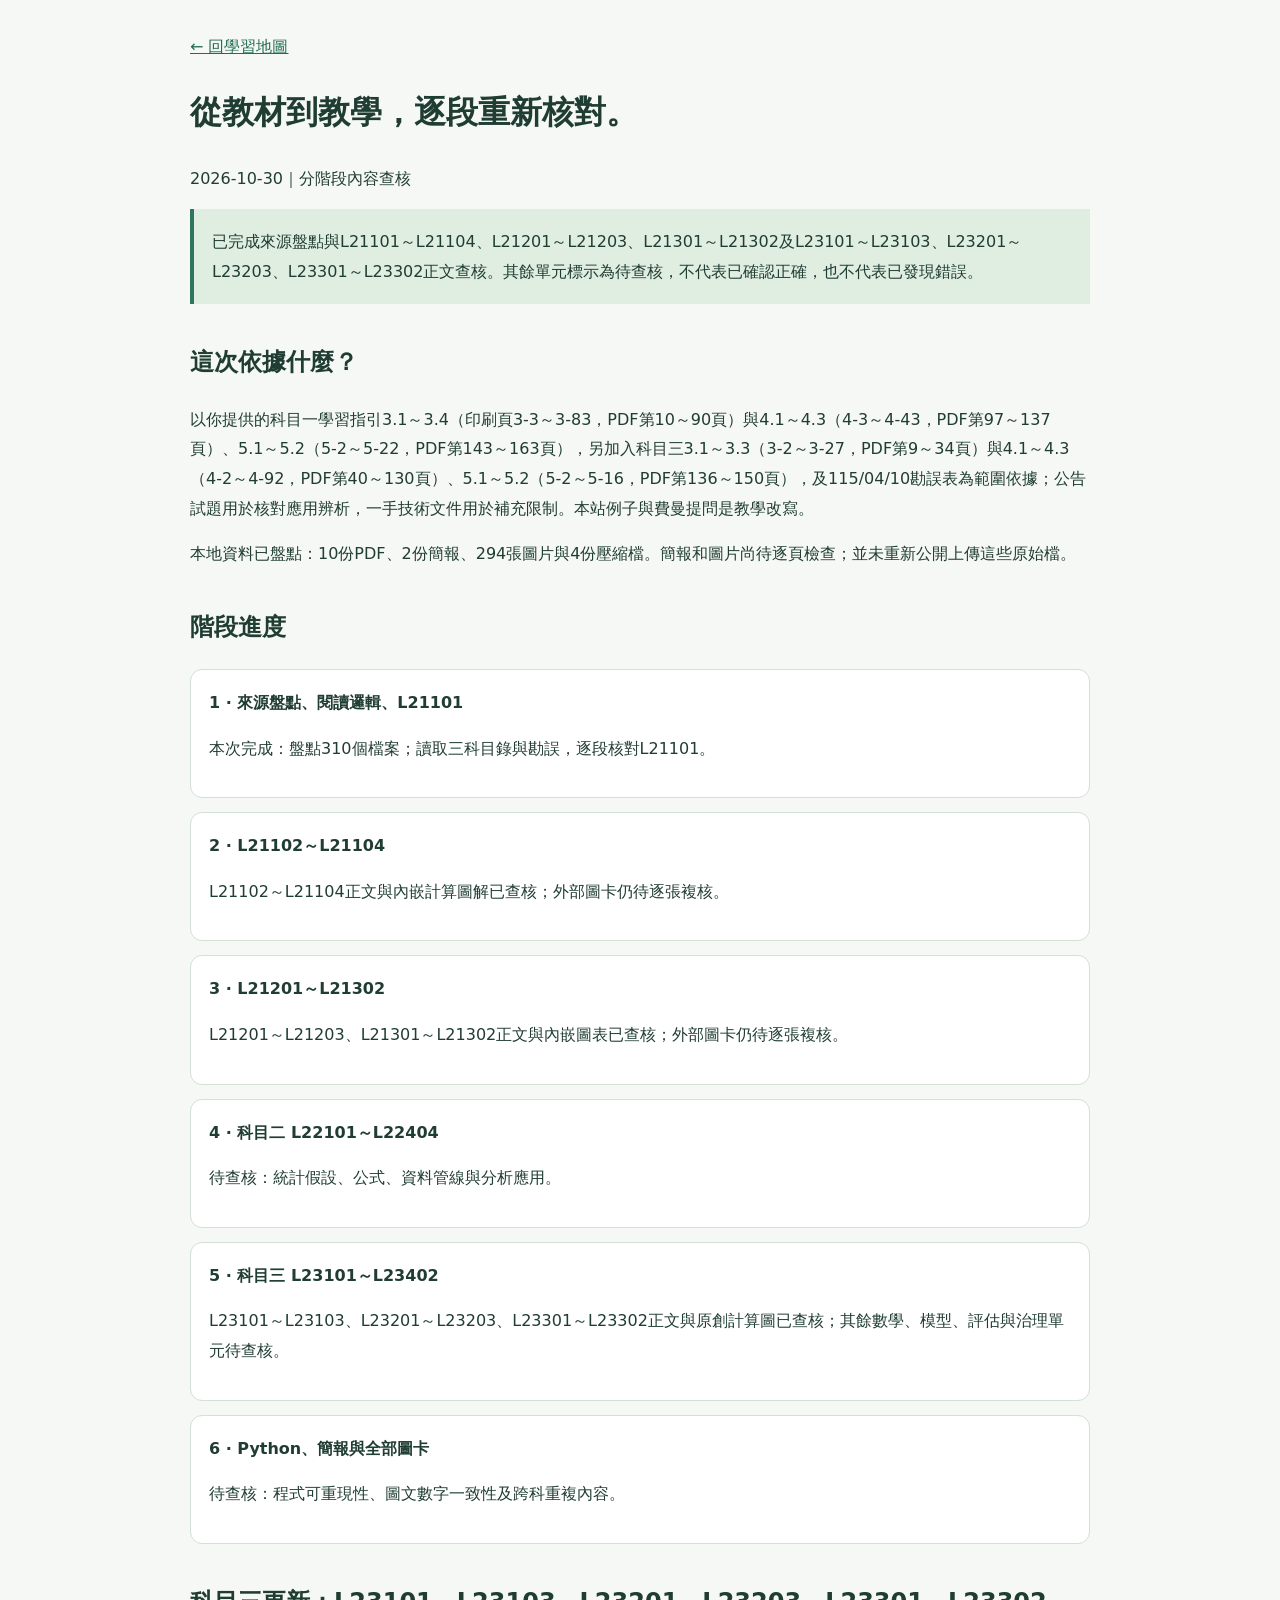
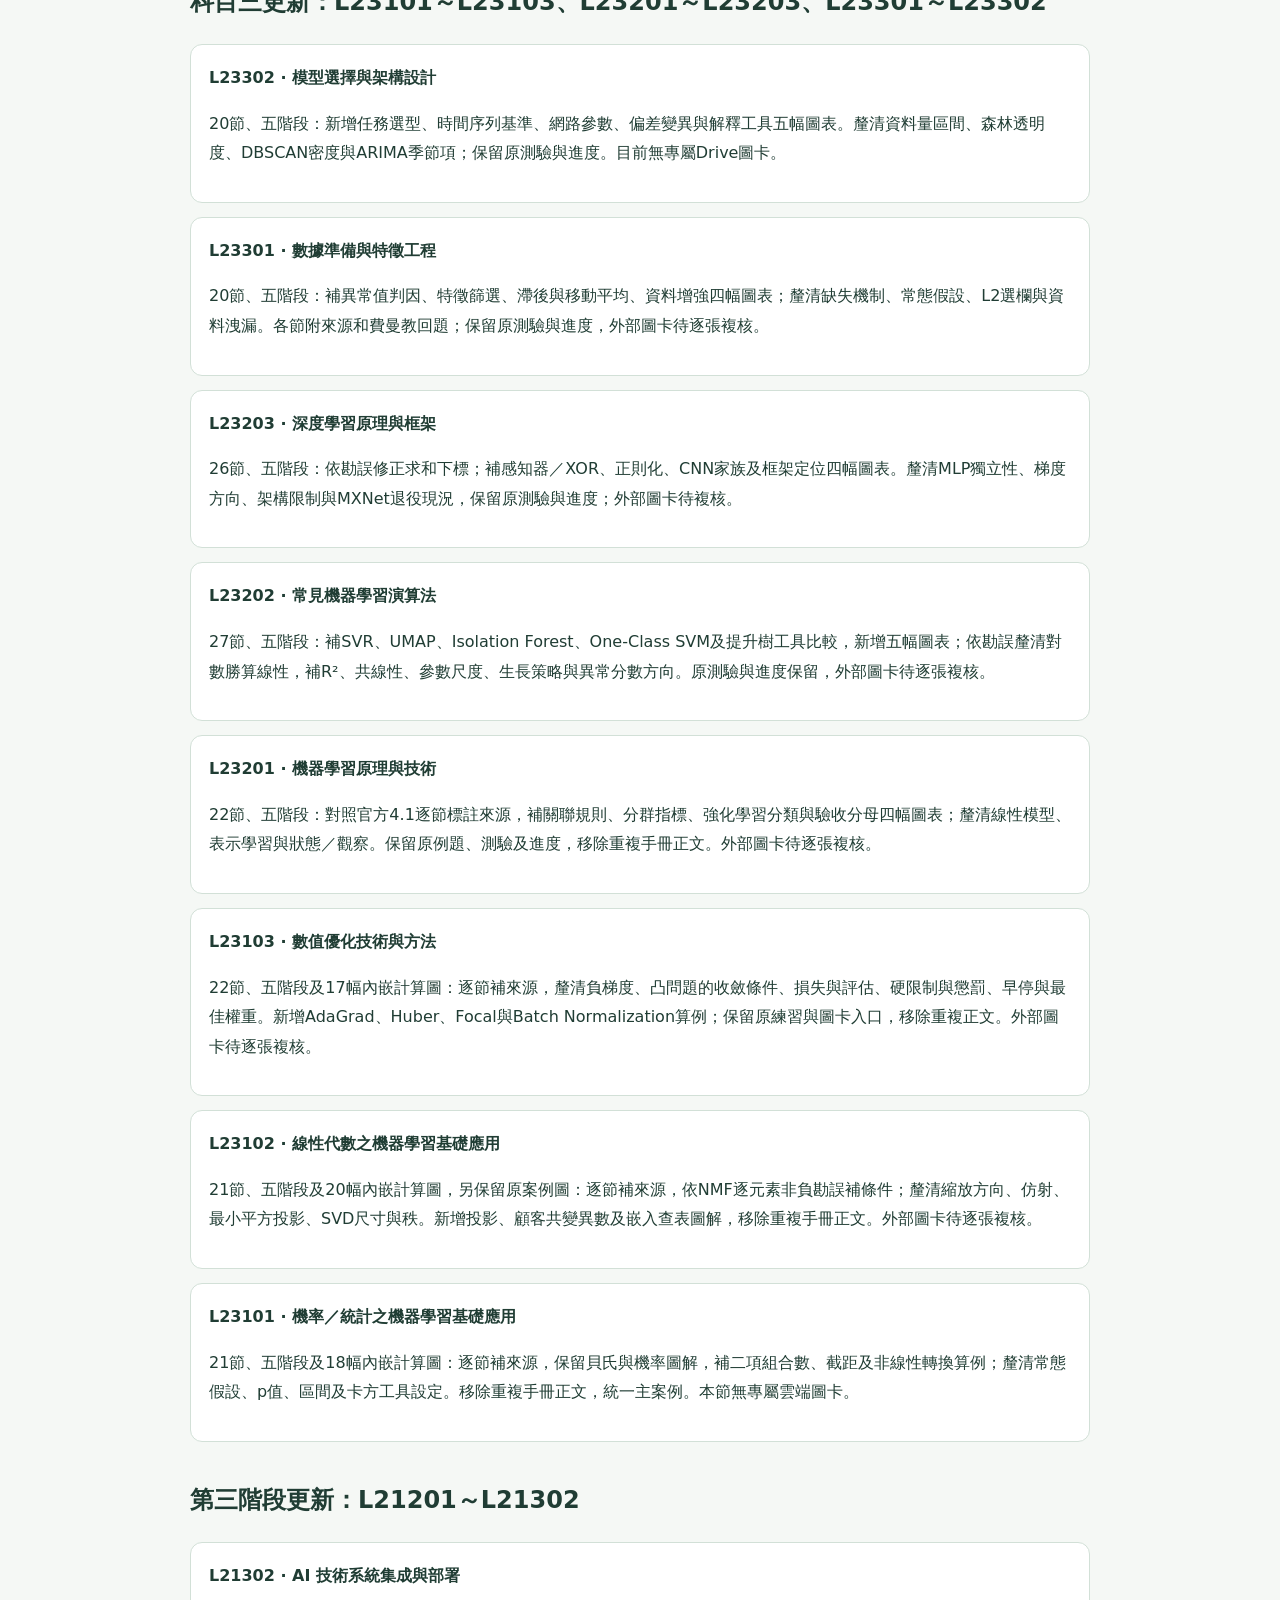
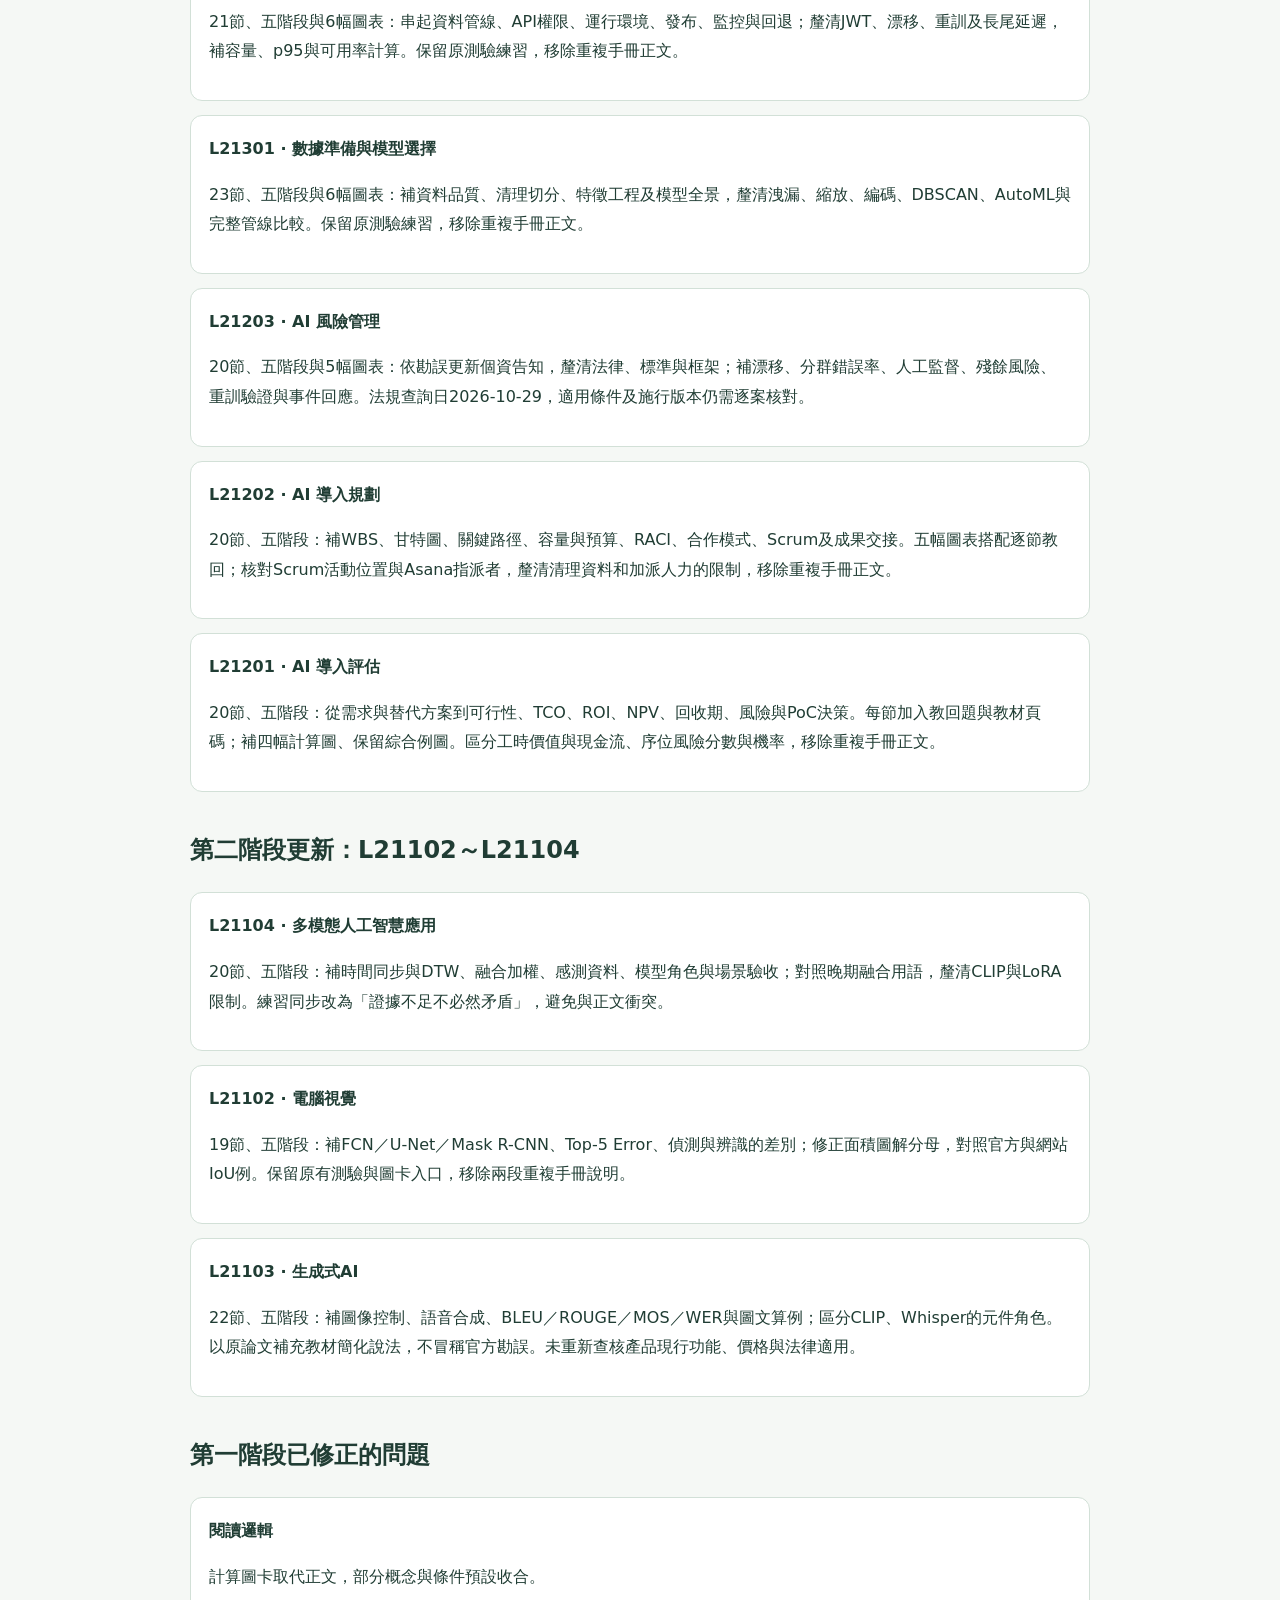
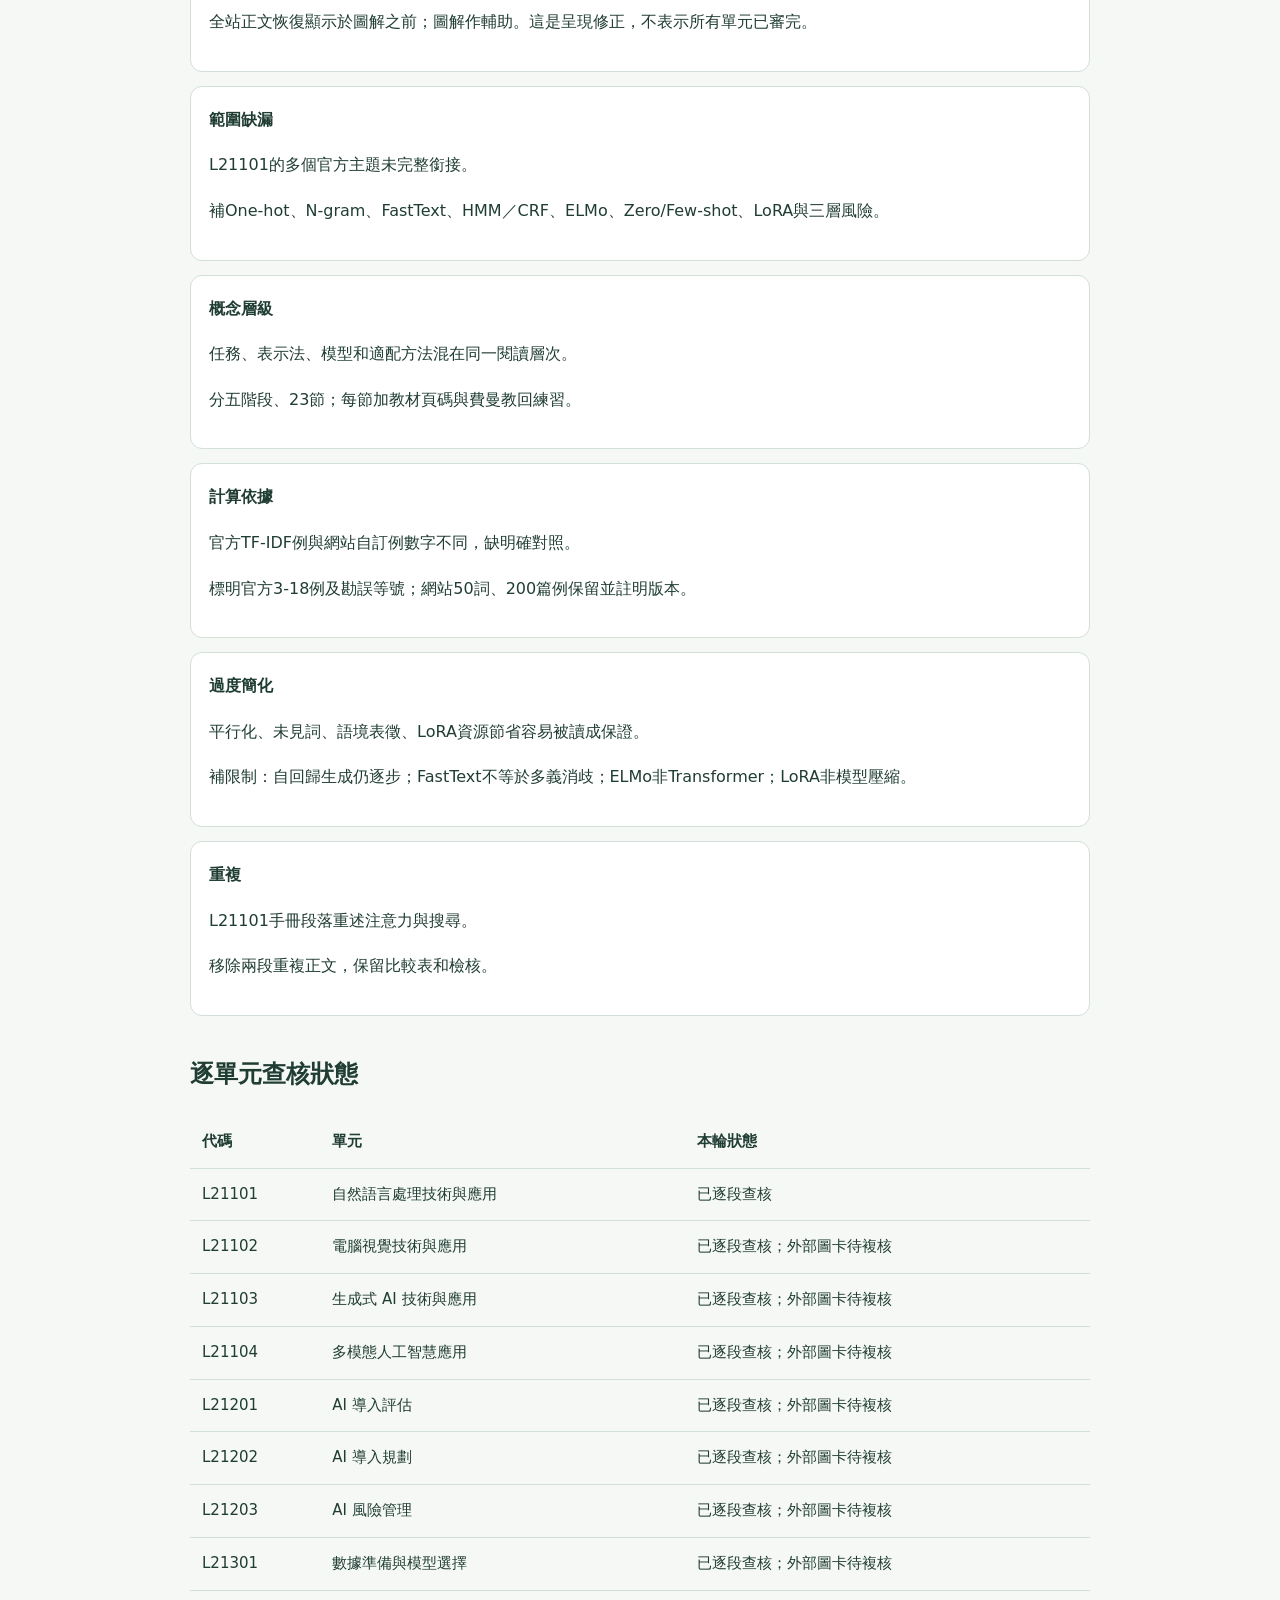
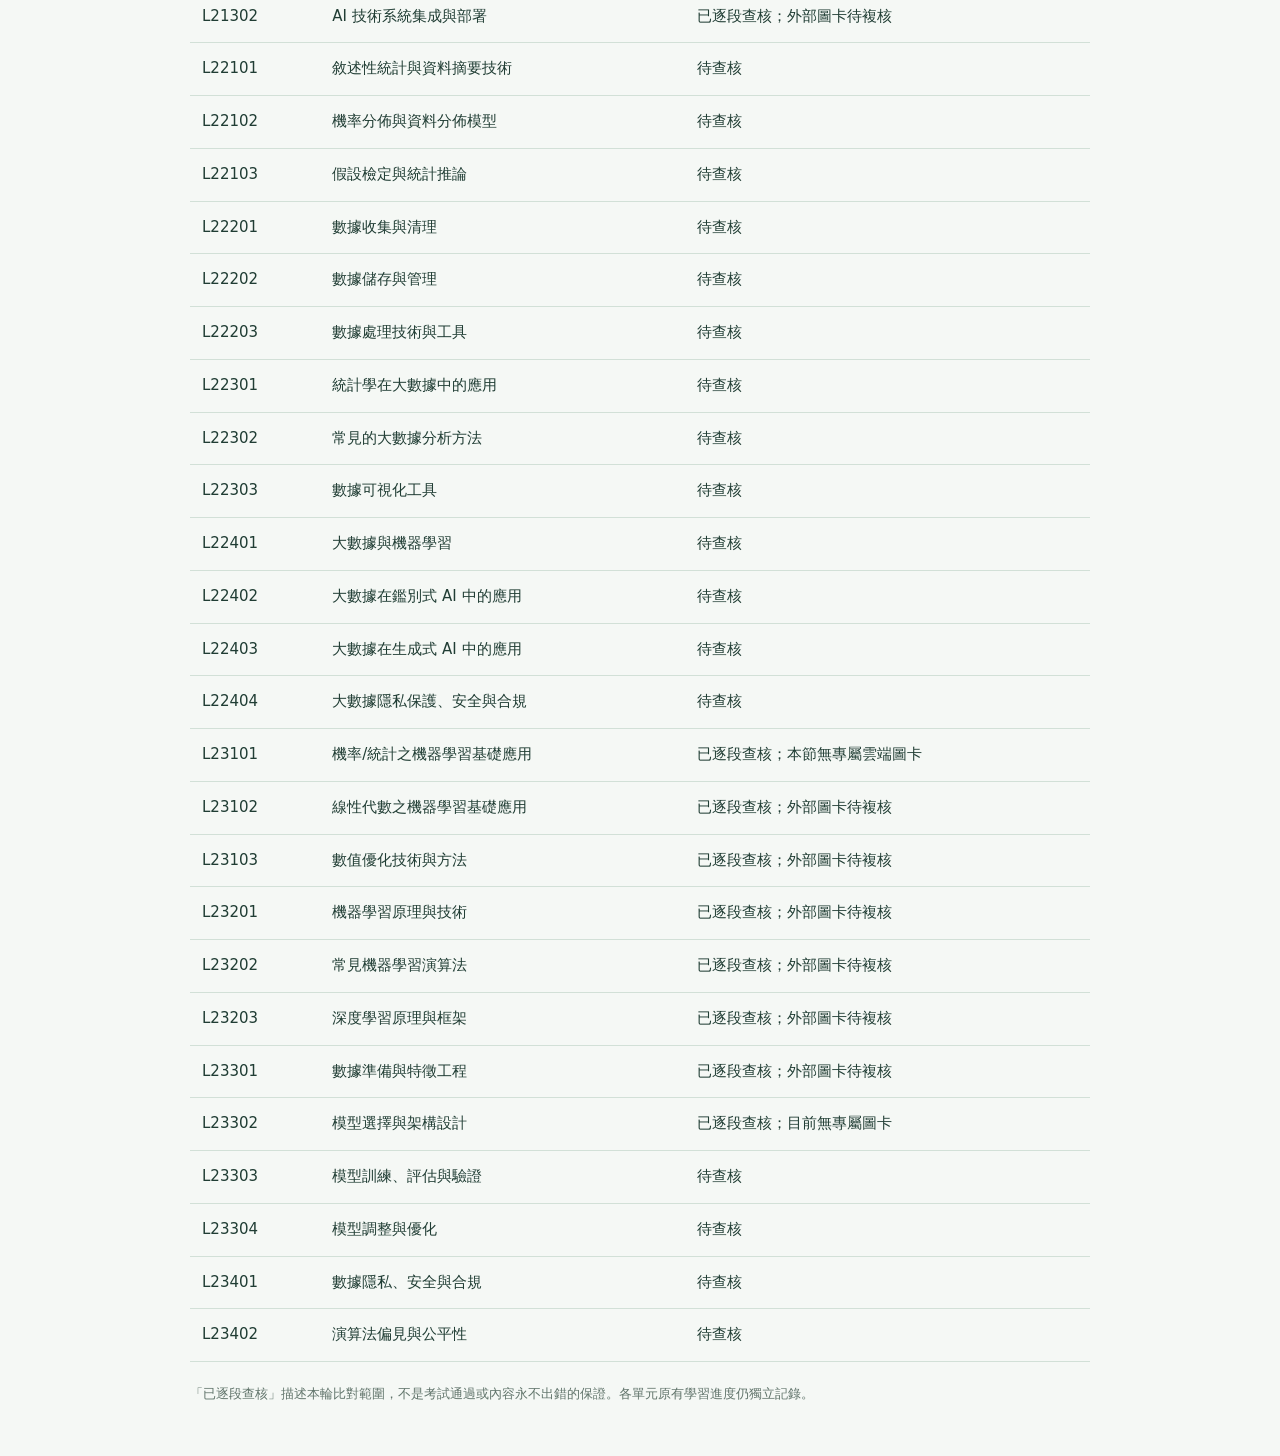
==== commit ef81a402: "Audit L23302 model selection and architecture" ====
--- a/content-audit.html
+++ b/content-audit.html
@@ -1 +1 @@
-<!doctype html><html lang="zh-Hant"><meta charset="utf-8"><meta name="viewport" content="width=device-width, initial-scale=1"><title>教學內容查核進度｜AI Atlas</title><style>body{font-family:system-ui,sans-serif;color:#203d34;background:#f5f8f5;margin:0;line-height:1.85}main{max-width:900px;margin:auto;padding:32px 20px}a{color:#246d55}h1{font-size:32px}h2{margin-top:36px}article{background:white;border:1px solid #d2e0d7;border-radius:12px;padding:18px;margin:14px 0}.status{background:#e0eee2;padding:18px;border-left:4px solid #30765e}td,th{padding:12px;border-bottom:1px solid #d2e0d7;text-align:left}table{width:100%;border-collapse:collapse;font-size:15px}small{color:#61746b}.table{overflow:auto}li{margin:10px 0}</style><main><a href="./?v=20261030-49#map">← 回學習地圖</a><h1>從教材到教學，逐段重新核對。</h1><p>2026-10-30｜分階段內容查核</p><p class="status">已完成來源盤點與L21101～L21104、L21201～L21203、L21301～L21302及L23101～L23103、L23201～L23203、L23301正文查核。其餘單元標示為待查核，不代表已確認正確，也不代表已發現錯誤。</p><h2>這次依據什麼？</h2><p>以你提供的科目一學習指引3.1～3.4（印刷頁3-3～3-83，PDF第10～90頁）與4.1～4.3（4-3～4-43，PDF第97～137頁）、5.1～5.2（5-2～5-22，PDF第143～163頁），另加入科目三3.1～3.3（3-2～3-27，PDF第9～34頁）與4.1～4.3（4-2～4-92，PDF第40～130頁）、5.1（5-2～5-10，PDF第136～144頁），及115/04/10勘誤表為範圍依據；公告試題用於核對應用辨析，一手技術文件用於補充限制。本站例子與費曼提問是教學改寫。</p><p>本地資料已盤點：10份PDF、2份簡報、294張圖片與4份壓縮檔。簡報和圖片尚待逐頁檢查；並未重新公開上傳這些原始檔。</p><h2>階段進度</h2><article><strong>1 · 來源盤點、閱讀邏輯、L21101</strong><p>本次完成：盤點310個檔案；讀取三科目錄與勘誤，逐段核對L21101。</p></article><article><strong>2 · L21102～L21104</strong><p>L21102～L21104正文與內嵌計算圖解已查核；外部圖卡仍待逐張複核。</p></article><article><strong>3 · L21201～L21302</strong><p>L21201～L21203、L21301～L21302正文與內嵌圖表已查核；外部圖卡仍待逐張複核。</p></article><article><strong>4 · 科目二 L22101～L22404</strong><p>待查核：統計假設、公式、資料管線與分析應用。</p></article><article><strong>5 · 科目三 L23101～L23402</strong><p>L23101～L23103、L23201～L23203、L23301正文與原創計算圖已查核；其餘數學、模型、評估與治理單元待查核。</p></article><article><strong>6 · Python、簡報與全部圖卡</strong><p>待查核：程式可重現性、圖文數字一致性及跨科重複內容。</p></article><h2>科目三更新：L23101～L23103、L23201～L23203、L23301</h2><article><strong>L23301 · 數據準備與特徵工程</strong><p>20節、五階段：補異常值判因、特徵篩選、滯後與移動平均、資料增強四幅圖表；釐清缺失機制、常態假設、L2選欄與資料洩漏。各節附來源和費曼教回題；保留原測驗與進度，外部圖卡待逐張複核。</p></article><article><strong>L23203 · 深度學習原理與框架</strong><p>26節、五階段：依勘誤修正求和下標；補感知器／XOR、正則化、CNN家族及框架定位四幅圖表。釐清MLP獨立性、梯度方向、架構限制與MXNet退役現況，保留原測驗與進度；外部圖卡待複核。</p></article><article><strong>L23202 · 常見機器學習演算法</strong><p>27節、五階段：補SVR、UMAP、Isolation Forest、One-Class SVM及提升樹工具比較，新增五幅圖表；依勘誤釐清對數勝算線性，補R²、共線性、參數尺度、生長策略與異常分數方向。原測驗與進度保留，外部圖卡待逐張複核。</p></article><article><strong>L23201 · 機器學習原理與技術</strong><p>22節、五階段：對照官方4.1逐節標註來源，補關聯規則、分群指標、強化學習分類與驗收分母四幅圖表；釐清線性模型、表示學習與狀態／觀察。保留原例題、測驗及進度，移除重複手冊正文。外部圖卡待逐張複核。</p></article><article><strong>L23103 · 數值優化技術與方法</strong><p>22節、五階段及17幅內嵌計算圖：逐節補來源，釐清負梯度、凸問題的收斂條件、損失與評估、硬限制與懲罰、早停與最佳權重。新增AdaGrad、Huber、Focal與Batch Normalization算例；保留原練習與圖卡入口，移除重複正文。外部圖卡待逐張複核。</p></article><article><strong>L23102 · 線性代數之機器學習基礎應用</strong><p>21節、五階段及20幅內嵌計算圖，另保留原案例圖：逐節補來源，依NMF逐元素非負勘誤補條件；釐清縮放方向、仿射、最小平方投影、SVD尺寸與秩。新增投影、顧客共變異數及嵌入查表圖解，移除重複手冊正文。外部圖卡待逐張複核。</p></article><article><strong>L23101 · 機率／統計之機器學習基礎應用</strong><p>21節、五階段及18幅內嵌計算圖：逐節補來源，保留貝氏與機率圖解，補二項組合數、截距及非線性轉換算例；釐清常態假設、p值、區間及卡方工具設定。移除重複手冊正文，統一主案例。本節無專屬雲端圖卡。</p></article><h2>第三階段更新：L21201～L21302</h2><article><strong>L21302 · AI 技術系統集成與部署</strong><p>21節、五階段與6幅圖表：串起資料管線、API權限、運行環境、發布、監控與回退；釐清JWT、漂移、重訓及長尾延遲，補容量、p95與可用率計算。保留原測驗練習，移除重複手冊正文。</p></article><article><strong>L21301 · 數據準備與模型選擇</strong><p>23節、五階段與6幅圖表：補資料品質、清理切分、特徵工程及模型全景，釐清洩漏、縮放、編碼、DBSCAN、AutoML與完整管線比較。保留原測驗練習，移除重複手冊正文。</p></article><article><strong>L21203 · AI 風險管理</strong><p>20節、五階段與5幅圖表：依勘誤更新個資告知，釐清法律、標準與框架；補漂移、分群錯誤率、人工監督、殘餘風險、重訓驗證與事件回應。法規查詢日2026-10-29，適用條件及施行版本仍需逐案核對。</p></article><article><strong>L21202 · AI 導入規劃</strong><p>20節、五階段：補WBS、甘特圖、關鍵路徑、容量與預算、RACI、合作模式、Scrum及成果交接。五幅圖表搭配逐節教回；核對Scrum活動位置與Asana指派者，釐清清理資料和加派人力的限制，移除重複手冊正文。</p></article><article><strong>L21201 · AI 導入評估</strong><p>20節、五階段：從需求與替代方案到可行性、TCO、ROI、NPV、回收期、風險與PoC決策。每節加入教回題與教材頁碼；補四幅計算圖、保留綜合例圖。區分工時價值與現金流、序位風險分數與機率，移除重複手冊正文。</p></article><h2>第二階段更新：L21102～L21104</h2><article><strong>L21104 · 多模態人工智慧應用</strong><p>20節、五階段：補時間同步與DTW、融合加權、感測資料、模型角色與場景驗收；對照晚期融合用語，釐清CLIP與LoRA限制。練習同步改為「證據不足不必然矛盾」，避免與正文衝突。</p></article><article><strong>L21102 · 電腦視覺</strong><p>19節、五階段：補FCN／U-Net／Mask R-CNN、Top-5 Error、偵測與辨識的差別；修正面積圖解分母，對照官方與網站IoU例。保留原有測驗與圖卡入口，移除兩段重複手冊說明。</p></article><article><strong>L21103 · 生成式AI</strong><p>22節、五階段：補圖像控制、語音合成、BLEU／ROUGE／MOS／WER與圖文算例；區分CLIP、Whisper的元件角色。以原論文補充教材簡化說法，不冒稱官方勘誤。未重新查核產品現行功能、價格與法律適用。</p></article><h2>第一階段已修正的問題</h2><article><strong>閱讀邏輯</strong><p>計算圖卡取代正文，部分概念與條件預設收合。</p><p>全站正文恢復顯示於圖解之前；圖解作輔助。這是呈現修正，不表示所有單元已審完。</p></article><article><strong>範圍缺漏</strong><p>L21101的多個官方主題未完整銜接。</p><p>補One-hot、N-gram、FastText、HMM／CRF、ELMo、Zero/Few-shot、LoRA與三層風險。</p></article><article><strong>概念層級</strong><p>任務、表示法、模型和適配方法混在同一閱讀層次。</p><p>分五階段、23節；每節加教材頁碼與費曼教回練習。</p></article><article><strong>計算依據</strong><p>官方TF-IDF例與網站自訂例數字不同，缺明確對照。</p><p>標明官方3-18例及勘誤等號；網站50詞、200篇例保留並註明版本。</p></article><article><strong>過度簡化</strong><p>平行化、未見詞、語境表徵、LoRA資源節省容易被讀成保證。</p><p>補限制：自回歸生成仍逐步；FastText不等於多義消歧；ELMo非Transformer；LoRA非模型壓縮。</p></article><article><strong>重複</strong><p>L21101手冊段落重述注意力與搜尋。</p><p>移除兩段重複正文，保留比較表和檢核。</p></article><h2>逐單元查核狀態</h2><div class="table"><table><thead><tr><th>代碼</th><th>單元</th><th>本輪狀態</th></tr></thead><tbody><tr><td>L21101</td><td>自然語言處理技術與應用</td><td>已逐段查核</td></tr><tr><td>L21102</td><td>電腦視覺技術與應用</td><td>已逐段查核；外部圖卡待複核</td></tr><tr><td>L21103</td><td>生成式 AI 技術與應用</td><td>已逐段查核；外部圖卡待複核</td></tr><tr><td>L21104</td><td>多模態人工智慧應用</td><td>已逐段查核；外部圖卡待複核</td></tr><tr><td>L21201</td><td>AI 導入評估</td><td>已逐段查核；外部圖卡待複核</td></tr><tr><td>L21202</td><td>AI 導入規劃</td><td>已逐段查核；外部圖卡待複核</td></tr><tr><td>L21203</td><td>AI 風險管理</td><td>已逐段查核；外部圖卡待複核</td></tr><tr><td>L21301</td><td>數據準備與模型選擇</td><td>已逐段查核；外部圖卡待複核</td></tr><tr><td>L21302</td><td>AI 技術系統集成與部署</td><td>已逐段查核；外部圖卡待複核</td></tr><tr><td>L22101</td><td>敘述性統計與資料摘要技術</td><td>待查核</td></tr><tr><td>L22102</td><td>機率分佈與資料分佈模型</td><td>待查核</td></tr><tr><td>L22103</td><td>假設檢定與統計推論</td><td>待查核</td></tr><tr><td>L22201</td><td>數據收集與清理</td><td>待查核</td></tr><tr><td>L22202</td><td>數據儲存與管理</td><td>待查核</td></tr><tr><td>L22203</td><td>數據處理技術與工具</td><td>待查核</td></tr><tr><td>L22301</td><td>統計學在大數據中的應用</td><td>待查核</td></tr><tr><td>L22302</td><td>常見的大數據分析方法</td><td>待查核</td></tr><tr><td>L22303</td><td>數據可視化工具</td><td>待查核</td></tr><tr><td>L22401</td><td>大數據與機器學習</td><td>待查核</td></tr><tr><td>L22402</td><td>大數據在鑑別式 AI 中的應用</td><td>待查核</td></tr><tr><td>L22403</td><td>大數據在生成式 AI 中的應用</td><td>待查核</td></tr><tr><td>L22404</td><td>大數據隱私保護、安全與合規</td><td>待查核</td></tr><tr><td>L23101</td><td>機率/統計之機器學習基礎應用</td><td>已逐段查核；本節無專屬雲端圖卡</td></tr><tr><td>L23102</td><td>線性代數之機器學習基礎應用</td><td>已逐段查核；外部圖卡待複核</td></tr><tr><td>L23103</td><td>數值優化技術與方法</td><td>已逐段查核；外部圖卡待複核</td></tr><tr><td>L23201</td><td>機器學習原理與技術</td><td>已逐段查核；外部圖卡待複核</td></tr><tr><td>L23202</td><td>常見機器學習演算法</td><td>已逐段查核；外部圖卡待複核</td></tr><tr><td>L23203</td><td>深度學習原理與框架</td><td>已逐段查核；外部圖卡待複核</td></tr><tr><td>L23301</td><td>數據準備與特徵工程</td><td>已逐段查核；外部圖卡待複核</td></tr><tr><td>L23302</td><td>模型選擇與架構設計</td><td>待查核</td></tr><tr><td>L23303</td><td>模型訓練、評估與驗證</td><td>待查核</td></tr><tr><td>L23304</td><td>模型調整與優化</td><td>待查核</td></tr><tr><td>L23401</td><td>數據隱私、安全與合規</td><td>待查核</td></tr><tr><td>L23402</td><td>演算法偏見與公平性</td><td>待查核</td></tr></tbody></table></div><p><small>「已逐段查核」描述本輪比對範圍，不是考試通過或內容永不出錯的保證。各單元原有學習進度仍獨立記錄。</small></p></main></html>+<!doctype html><html lang="zh-Hant"><meta charset="utf-8"><meta name="viewport" content="width=device-width, initial-scale=1"><title>教學內容查核進度｜AI Atlas</title><style>body{font-family:system-ui,sans-serif;color:#203d34;background:#f5f8f5;margin:0;line-height:1.85}main{max-width:900px;margin:auto;padding:32px 20px}a{color:#246d55}h1{font-size:32px}h2{margin-top:36px}article{background:white;border:1px solid #d2e0d7;border-radius:12px;padding:18px;margin:14px 0}.status{background:#e0eee2;padding:18px;border-left:4px solid #30765e}td,th{padding:12px;border-bottom:1px solid #d2e0d7;text-align:left}table{width:100%;border-collapse:collapse;font-size:15px}small{color:#61746b}.table{overflow:auto}li{margin:10px 0}</style><main><a href="./?v=20261030-50#map">← 回學習地圖</a><h1>從教材到教學，逐段重新核對。</h1><p>2026-10-30｜分階段內容查核</p><p class="status">已完成來源盤點與L21101～L21104、L21201～L21203、L21301～L21302及L23101～L23103、L23201～L23203、L23301～L23302正文查核。其餘單元標示為待查核，不代表已確認正確，也不代表已發現錯誤。</p><h2>這次依據什麼？</h2><p>以你提供的科目一學習指引3.1～3.4（印刷頁3-3～3-83，PDF第10～90頁）與4.1～4.3（4-3～4-43，PDF第97～137頁）、5.1～5.2（5-2～5-22，PDF第143～163頁），另加入科目三3.1～3.3（3-2～3-27，PDF第9～34頁）與4.1～4.3（4-2～4-92，PDF第40～130頁）、5.1～5.2（5-2～5-16，PDF第136～150頁），及115/04/10勘誤表為範圍依據；公告試題用於核對應用辨析，一手技術文件用於補充限制。本站例子與費曼提問是教學改寫。</p><p>本地資料已盤點：10份PDF、2份簡報、294張圖片與4份壓縮檔。簡報和圖片尚待逐頁檢查；並未重新公開上傳這些原始檔。</p><h2>階段進度</h2><article><strong>1 · 來源盤點、閱讀邏輯、L21101</strong><p>本次完成：盤點310個檔案；讀取三科目錄與勘誤，逐段核對L21101。</p></article><article><strong>2 · L21102～L21104</strong><p>L21102～L21104正文與內嵌計算圖解已查核；外部圖卡仍待逐張複核。</p></article><article><strong>3 · L21201～L21302</strong><p>L21201～L21203、L21301～L21302正文與內嵌圖表已查核；外部圖卡仍待逐張複核。</p></article><article><strong>4 · 科目二 L22101～L22404</strong><p>待查核：統計假設、公式、資料管線與分析應用。</p></article><article><strong>5 · 科目三 L23101～L23402</strong><p>L23101～L23103、L23201～L23203、L23301～L23302正文與原創計算圖已查核；其餘數學、模型、評估與治理單元待查核。</p></article><article><strong>6 · Python、簡報與全部圖卡</strong><p>待查核：程式可重現性、圖文數字一致性及跨科重複內容。</p></article><h2>科目三更新：L23101～L23103、L23201～L23203、L23301～L23302</h2><article><strong>L23302 · 模型選擇與架構設計</strong><p>20節、五階段：新增任務選型、時間序列基準、網路參數、偏差變異與解釋工具五幅圖表。釐清資料量區間、森林透明度、DBSCAN密度與ARIMA季節項；保留原測驗與進度。目前無專屬Drive圖卡。</p></article><article><strong>L23301 · 數據準備與特徵工程</strong><p>20節、五階段：補異常值判因、特徵篩選、滯後與移動平均、資料增強四幅圖表；釐清缺失機制、常態假設、L2選欄與資料洩漏。各節附來源和費曼教回題；保留原測驗與進度，外部圖卡待逐張複核。</p></article><article><strong>L23203 · 深度學習原理與框架</strong><p>26節、五階段：依勘誤修正求和下標；補感知器／XOR、正則化、CNN家族及框架定位四幅圖表。釐清MLP獨立性、梯度方向、架構限制與MXNet退役現況，保留原測驗與進度；外部圖卡待複核。</p></article><article><strong>L23202 · 常見機器學習演算法</strong><p>27節、五階段：補SVR、UMAP、Isolation Forest、One-Class SVM及提升樹工具比較，新增五幅圖表；依勘誤釐清對數勝算線性，補R²、共線性、參數尺度、生長策略與異常分數方向。原測驗與進度保留，外部圖卡待逐張複核。</p></article><article><strong>L23201 · 機器學習原理與技術</strong><p>22節、五階段：對照官方4.1逐節標註來源，補關聯規則、分群指標、強化學習分類與驗收分母四幅圖表；釐清線性模型、表示學習與狀態／觀察。保留原例題、測驗及進度，移除重複手冊正文。外部圖卡待逐張複核。</p></article><article><strong>L23103 · 數值優化技術與方法</strong><p>22節、五階段及17幅內嵌計算圖：逐節補來源，釐清負梯度、凸問題的收斂條件、損失與評估、硬限制與懲罰、早停與最佳權重。新增AdaGrad、Huber、Focal與Batch Normalization算例；保留原練習與圖卡入口，移除重複正文。外部圖卡待逐張複核。</p></article><article><strong>L23102 · 線性代數之機器學習基礎應用</strong><p>21節、五階段及20幅內嵌計算圖，另保留原案例圖：逐節補來源，依NMF逐元素非負勘誤補條件；釐清縮放方向、仿射、最小平方投影、SVD尺寸與秩。新增投影、顧客共變異數及嵌入查表圖解，移除重複手冊正文。外部圖卡待逐張複核。</p></article><article><strong>L23101 · 機率／統計之機器學習基礎應用</strong><p>21節、五階段及18幅內嵌計算圖：逐節補來源，保留貝氏與機率圖解，補二項組合數、截距及非線性轉換算例；釐清常態假設、p值、區間及卡方工具設定。移除重複手冊正文，統一主案例。本節無專屬雲端圖卡。</p></article><h2>第三階段更新：L21201～L21302</h2><article><strong>L21302 · AI 技術系統集成與部署</strong><p>21節、五階段與6幅圖表：串起資料管線、API權限、運行環境、發布、監控與回退；釐清JWT、漂移、重訓及長尾延遲，補容量、p95與可用率計算。保留原測驗練習，移除重複手冊正文。</p></article><article><strong>L21301 · 數據準備與模型選擇</strong><p>23節、五階段與6幅圖表：補資料品質、清理切分、特徵工程及模型全景，釐清洩漏、縮放、編碼、DBSCAN、AutoML與完整管線比較。保留原測驗練習，移除重複手冊正文。</p></article><article><strong>L21203 · AI 風險管理</strong><p>20節、五階段與5幅圖表：依勘誤更新個資告知，釐清法律、標準與框架；補漂移、分群錯誤率、人工監督、殘餘風險、重訓驗證與事件回應。法規查詢日2026-10-29，適用條件及施行版本仍需逐案核對。</p></article><article><strong>L21202 · AI 導入規劃</strong><p>20節、五階段：補WBS、甘特圖、關鍵路徑、容量與預算、RACI、合作模式、Scrum及成果交接。五幅圖表搭配逐節教回；核對Scrum活動位置與Asana指派者，釐清清理資料和加派人力的限制，移除重複手冊正文。</p></article><article><strong>L21201 · AI 導入評估</strong><p>20節、五階段：從需求與替代方案到可行性、TCO、ROI、NPV、回收期、風險與PoC決策。每節加入教回題與教材頁碼；補四幅計算圖、保留綜合例圖。區分工時價值與現金流、序位風險分數與機率，移除重複手冊正文。</p></article><h2>第二階段更新：L21102～L21104</h2><article><strong>L21104 · 多模態人工智慧應用</strong><p>20節、五階段：補時間同步與DTW、融合加權、感測資料、模型角色與場景驗收；對照晚期融合用語，釐清CLIP與LoRA限制。練習同步改為「證據不足不必然矛盾」，避免與正文衝突。</p></article><article><strong>L21102 · 電腦視覺</strong><p>19節、五階段：補FCN／U-Net／Mask R-CNN、Top-5 Error、偵測與辨識的差別；修正面積圖解分母，對照官方與網站IoU例。保留原有測驗與圖卡入口，移除兩段重複手冊說明。</p></article><article><strong>L21103 · 生成式AI</strong><p>22節、五階段：補圖像控制、語音合成、BLEU／ROUGE／MOS／WER與圖文算例；區分CLIP、Whisper的元件角色。以原論文補充教材簡化說法，不冒稱官方勘誤。未重新查核產品現行功能、價格與法律適用。</p></article><h2>第一階段已修正的問題</h2><article><strong>閱讀邏輯</strong><p>計算圖卡取代正文，部分概念與條件預設收合。</p><p>全站正文恢復顯示於圖解之前；圖解作輔助。這是呈現修正，不表示所有單元已審完。</p></article><article><strong>範圍缺漏</strong><p>L21101的多個官方主題未完整銜接。</p><p>補One-hot、N-gram、FastText、HMM／CRF、ELMo、Zero/Few-shot、LoRA與三層風險。</p></article><article><strong>概念層級</strong><p>任務、表示法、模型和適配方法混在同一閱讀層次。</p><p>分五階段、23節；每節加教材頁碼與費曼教回練習。</p></article><article><strong>計算依據</strong><p>官方TF-IDF例與網站自訂例數字不同，缺明確對照。</p><p>標明官方3-18例及勘誤等號；網站50詞、200篇例保留並註明版本。</p></article><article><strong>過度簡化</strong><p>平行化、未見詞、語境表徵、LoRA資源節省容易被讀成保證。</p><p>補限制：自回歸生成仍逐步；FastText不等於多義消歧；ELMo非Transformer；LoRA非模型壓縮。</p></article><article><strong>重複</strong><p>L21101手冊段落重述注意力與搜尋。</p><p>移除兩段重複正文，保留比較表和檢核。</p></article><h2>逐單元查核狀態</h2><div class="table"><table><thead><tr><th>代碼</th><th>單元</th><th>本輪狀態</th></tr></thead><tbody><tr><td>L21101</td><td>自然語言處理技術與應用</td><td>已逐段查核</td></tr><tr><td>L21102</td><td>電腦視覺技術與應用</td><td>已逐段查核；外部圖卡待複核</td></tr><tr><td>L21103</td><td>生成式 AI 技術與應用</td><td>已逐段查核；外部圖卡待複核</td></tr><tr><td>L21104</td><td>多模態人工智慧應用</td><td>已逐段查核；外部圖卡待複核</td></tr><tr><td>L21201</td><td>AI 導入評估</td><td>已逐段查核；外部圖卡待複核</td></tr><tr><td>L21202</td><td>AI 導入規劃</td><td>已逐段查核；外部圖卡待複核</td></tr><tr><td>L21203</td><td>AI 風險管理</td><td>已逐段查核；外部圖卡待複核</td></tr><tr><td>L21301</td><td>數據準備與模型選擇</td><td>已逐段查核；外部圖卡待複核</td></tr><tr><td>L21302</td><td>AI 技術系統集成與部署</td><td>已逐段查核；外部圖卡待複核</td></tr><tr><td>L22101</td><td>敘述性統計與資料摘要技術</td><td>待查核</td></tr><tr><td>L22102</td><td>機率分佈與資料分佈模型</td><td>待查核</td></tr><tr><td>L22103</td><td>假設檢定與統計推論</td><td>待查核</td></tr><tr><td>L22201</td><td>數據收集與清理</td><td>待查核</td></tr><tr><td>L22202</td><td>數據儲存與管理</td><td>待查核</td></tr><tr><td>L22203</td><td>數據處理技術與工具</td><td>待查核</td></tr><tr><td>L22301</td><td>統計學在大數據中的應用</td><td>待查核</td></tr><tr><td>L22302</td><td>常見的大數據分析方法</td><td>待查核</td></tr><tr><td>L22303</td><td>數據可視化工具</td><td>待查核</td></tr><tr><td>L22401</td><td>大數據與機器學習</td><td>待查核</td></tr><tr><td>L22402</td><td>大數據在鑑別式 AI 中的應用</td><td>待查核</td></tr><tr><td>L22403</td><td>大數據在生成式 AI 中的應用</td><td>待查核</td></tr><tr><td>L22404</td><td>大數據隱私保護、安全與合規</td><td>待查核</td></tr><tr><td>L23101</td><td>機率/統計之機器學習基礎應用</td><td>已逐段查核；本節無專屬雲端圖卡</td></tr><tr><td>L23102</td><td>線性代數之機器學習基礎應用</td><td>已逐段查核；外部圖卡待複核</td></tr><tr><td>L23103</td><td>數值優化技術與方法</td><td>已逐段查核；外部圖卡待複核</td></tr><tr><td>L23201</td><td>機器學習原理與技術</td><td>已逐段查核；外部圖卡待複核</td></tr><tr><td>L23202</td><td>常見機器學習演算法</td><td>已逐段查核；外部圖卡待複核</td></tr><tr><td>L23203</td><td>深度學習原理與框架</td><td>已逐段查核；外部圖卡待複核</td></tr><tr><td>L23301</td><td>數據準備與特徵工程</td><td>已逐段查核；外部圖卡待複核</td></tr><tr><td>L23302</td><td>模型選擇與架構設計</td><td>已逐段查核；目前無專屬圖卡</td></tr><tr><td>L23303</td><td>模型訓練、評估與驗證</td><td>待查核</td></tr><tr><td>L23304</td><td>模型調整與優化</td><td>待查核</td></tr><tr><td>L23401</td><td>數據隱私、安全與合規</td><td>待查核</td></tr><tr><td>L23402</td><td>演算法偏見與公平性</td><td>待查核</td></tr></tbody></table></div><p><small>「已逐段查核」描述本輪比對範圍，不是考試通過或內容永不出錯的保證。各單元原有學習進度仍獨立記錄。</small></p></main></html>
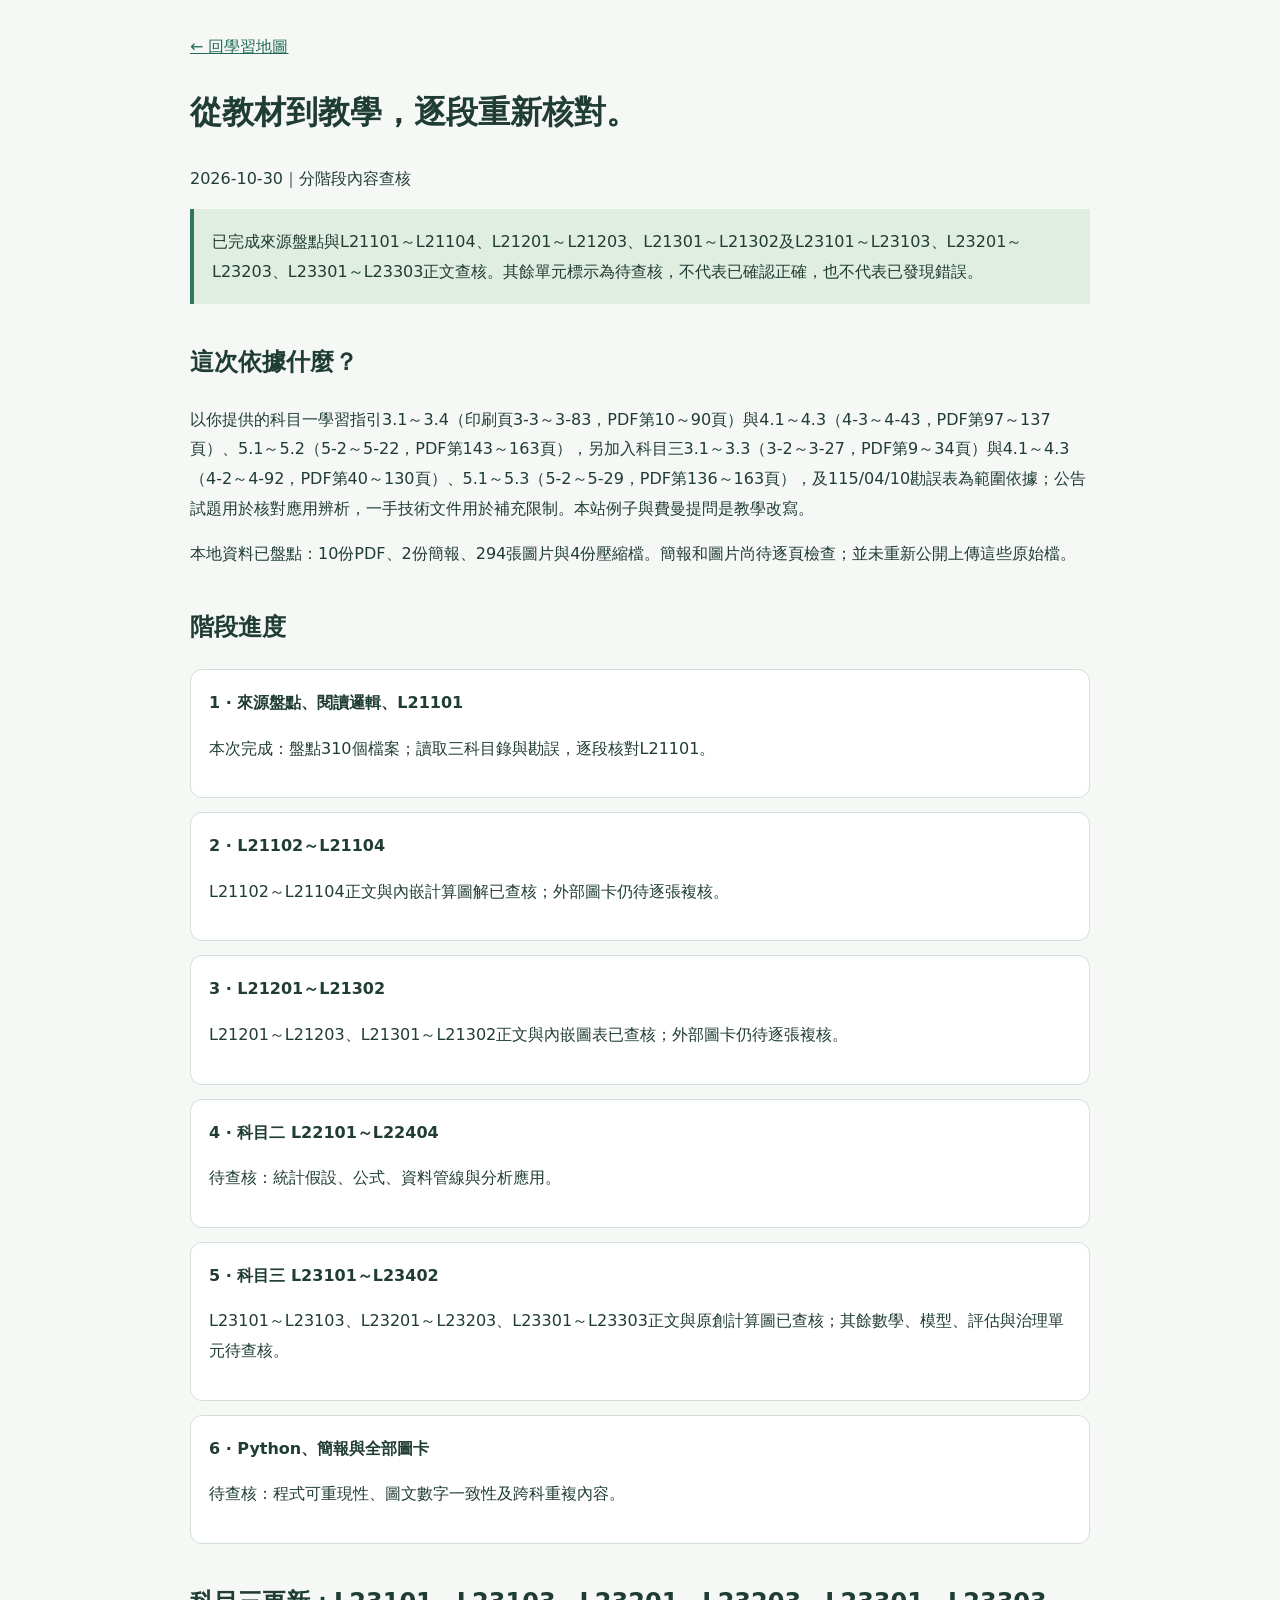
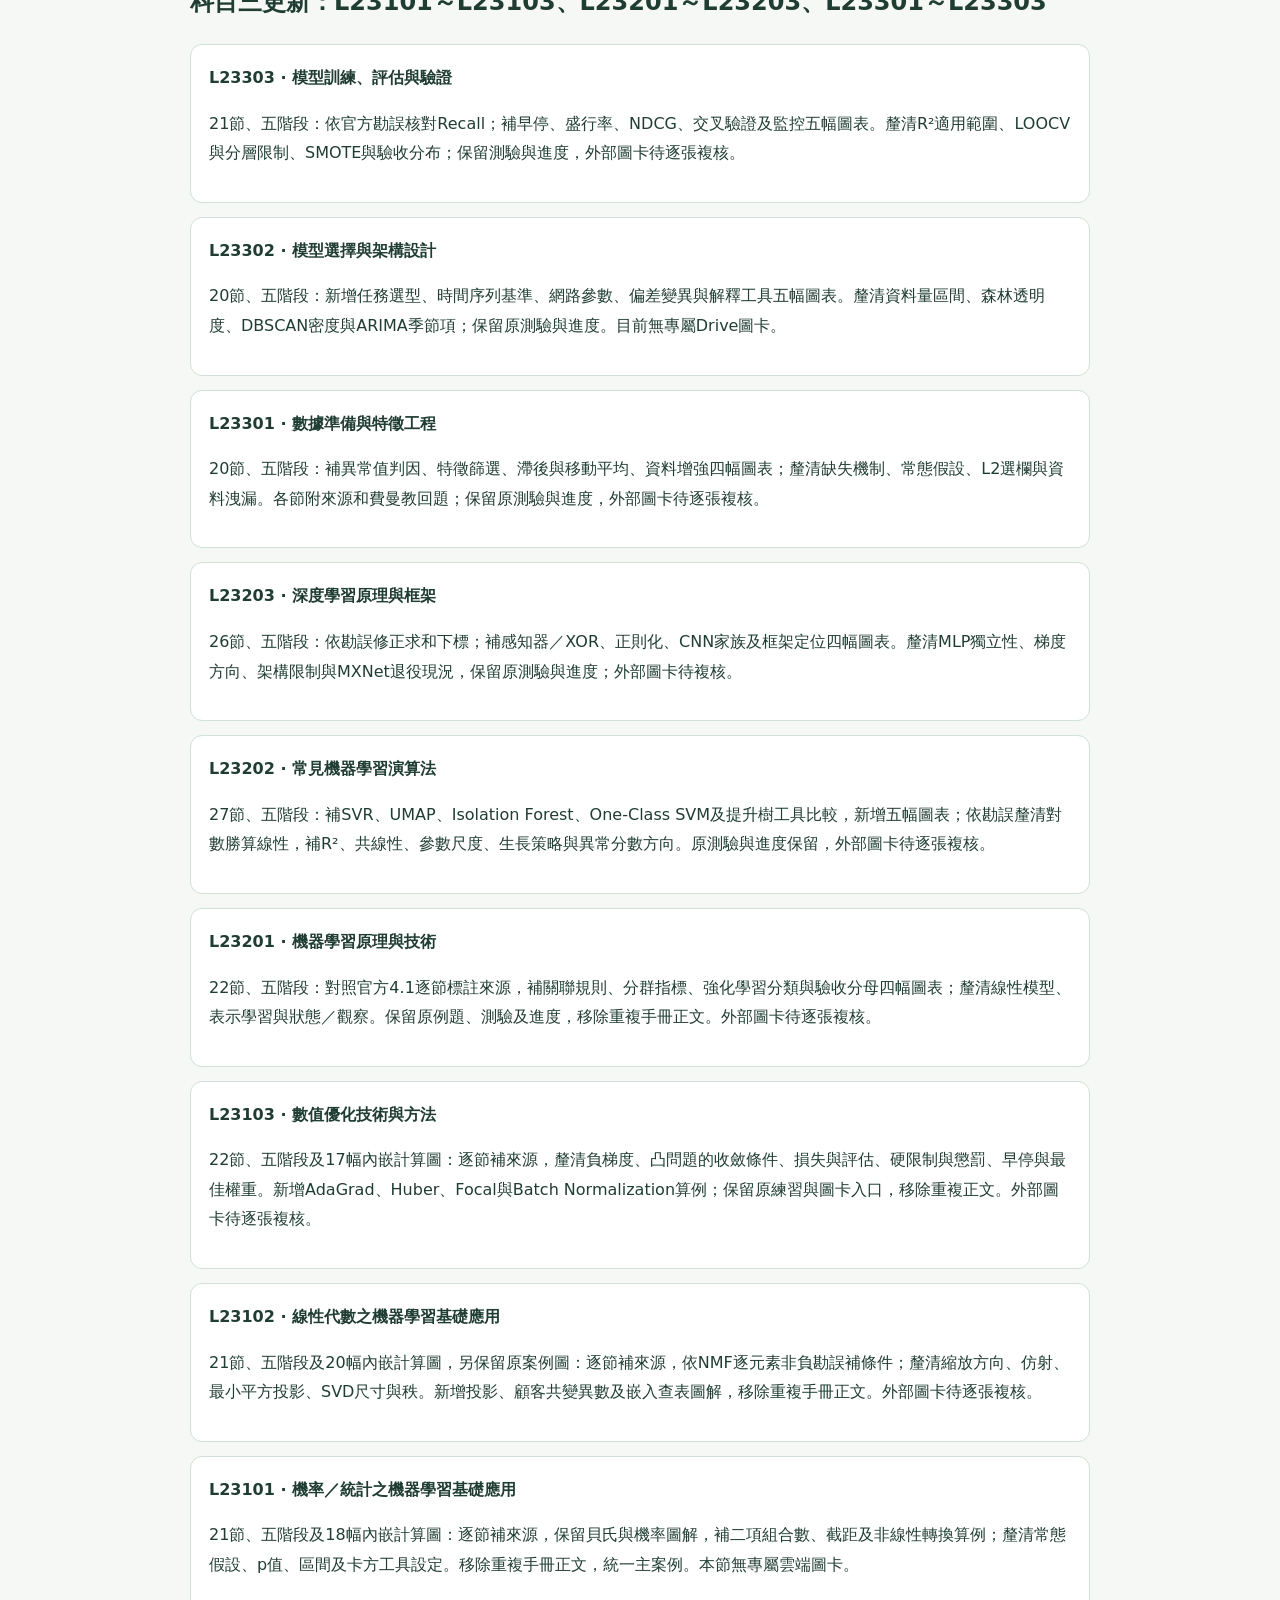
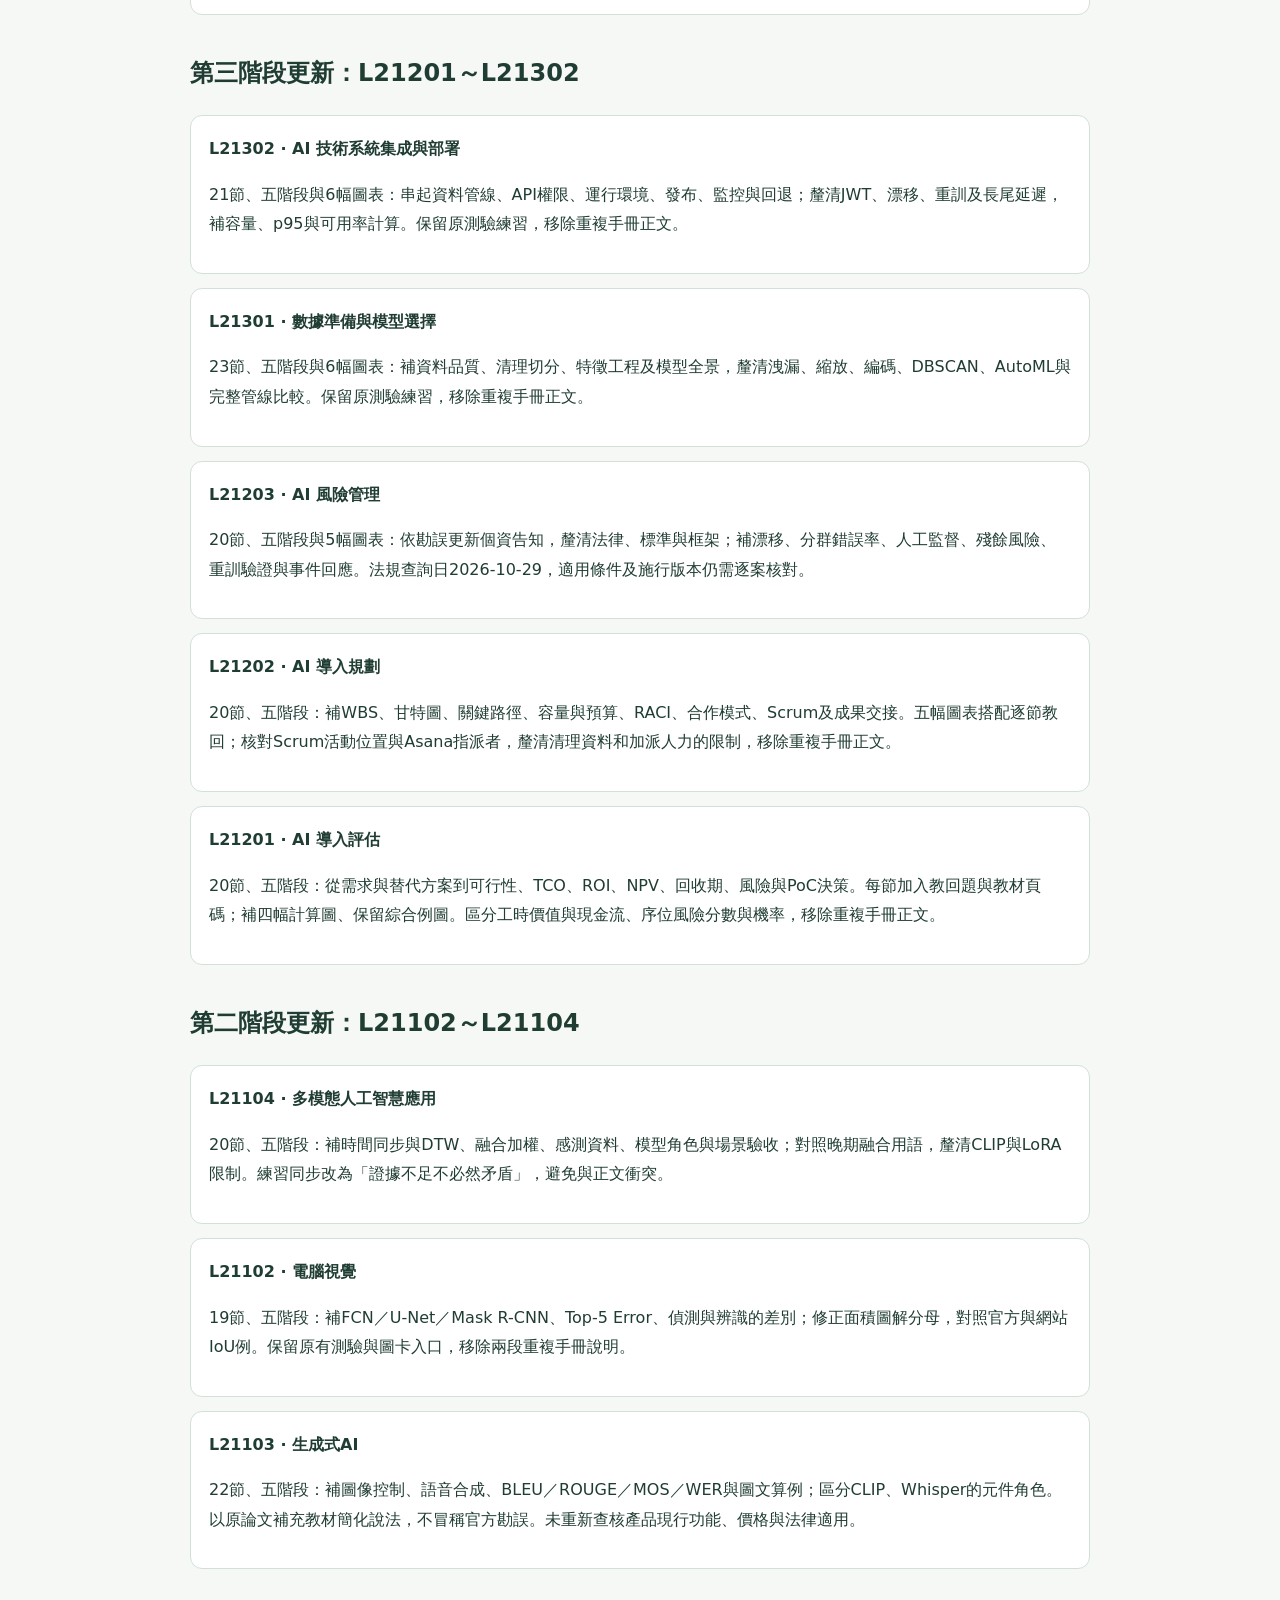
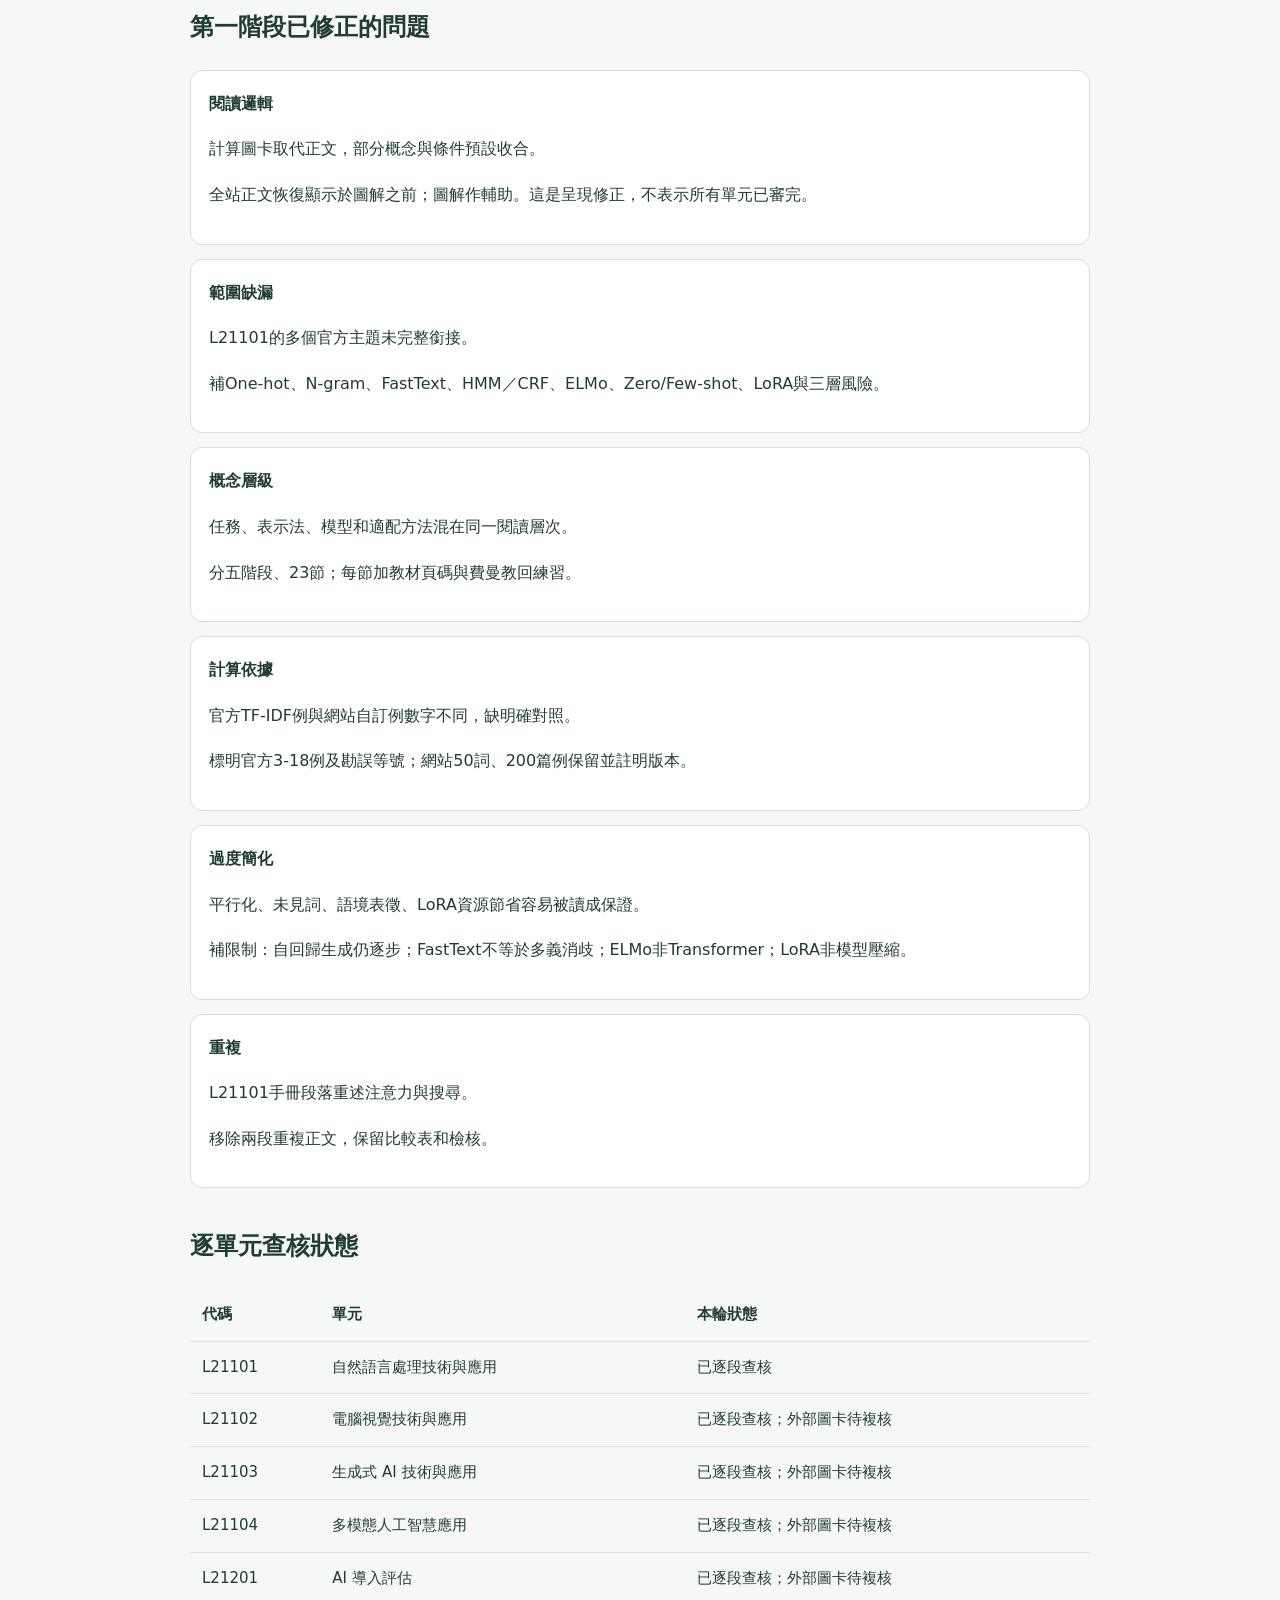
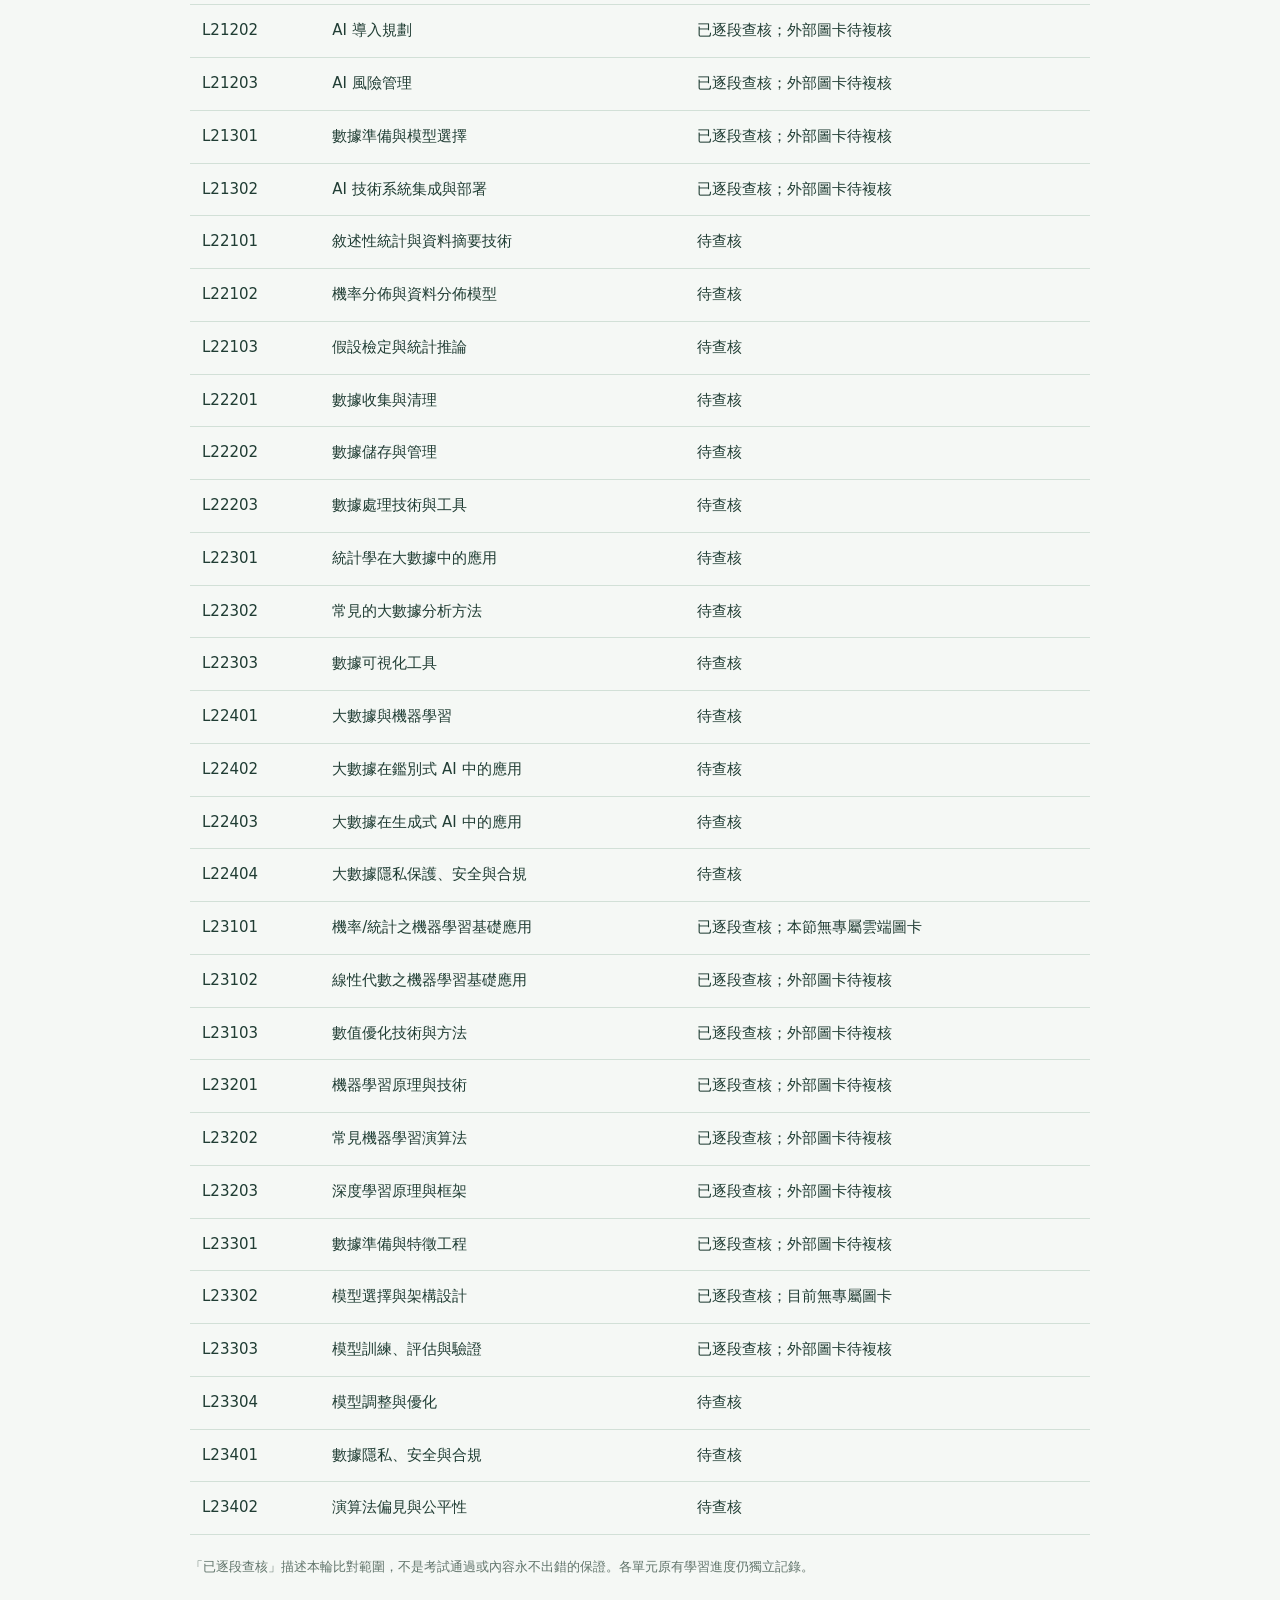
==== commit 3cd21c18: "Audit L23303 training evaluation and validation" ====
--- a/content-audit.html
+++ b/content-audit.html
@@ -1 +1 @@
-<!doctype html><html lang="zh-Hant"><meta charset="utf-8"><meta name="viewport" content="width=device-width, initial-scale=1"><title>教學內容查核進度｜AI Atlas</title><style>body{font-family:system-ui,sans-serif;color:#203d34;background:#f5f8f5;margin:0;line-height:1.85}main{max-width:900px;margin:auto;padding:32px 20px}a{color:#246d55}h1{font-size:32px}h2{margin-top:36px}article{background:white;border:1px solid #d2e0d7;border-radius:12px;padding:18px;margin:14px 0}.status{background:#e0eee2;padding:18px;border-left:4px solid #30765e}td,th{padding:12px;border-bottom:1px solid #d2e0d7;text-align:left}table{width:100%;border-collapse:collapse;font-size:15px}small{color:#61746b}.table{overflow:auto}li{margin:10px 0}</style><main><a href="./?v=20261030-50#map">← 回學習地圖</a><h1>從教材到教學，逐段重新核對。</h1><p>2026-10-30｜分階段內容查核</p><p class="status">已完成來源盤點與L21101～L21104、L21201～L21203、L21301～L21302及L23101～L23103、L23201～L23203、L23301～L23302正文查核。其餘單元標示為待查核，不代表已確認正確，也不代表已發現錯誤。</p><h2>這次依據什麼？</h2><p>以你提供的科目一學習指引3.1～3.4（印刷頁3-3～3-83，PDF第10～90頁）與4.1～4.3（4-3～4-43，PDF第97～137頁）、5.1～5.2（5-2～5-22，PDF第143～163頁），另加入科目三3.1～3.3（3-2～3-27，PDF第9～34頁）與4.1～4.3（4-2～4-92，PDF第40～130頁）、5.1～5.2（5-2～5-16，PDF第136～150頁），及115/04/10勘誤表為範圍依據；公告試題用於核對應用辨析，一手技術文件用於補充限制。本站例子與費曼提問是教學改寫。</p><p>本地資料已盤點：10份PDF、2份簡報、294張圖片與4份壓縮檔。簡報和圖片尚待逐頁檢查；並未重新公開上傳這些原始檔。</p><h2>階段進度</h2><article><strong>1 · 來源盤點、閱讀邏輯、L21101</strong><p>本次完成：盤點310個檔案；讀取三科目錄與勘誤，逐段核對L21101。</p></article><article><strong>2 · L21102～L21104</strong><p>L21102～L21104正文與內嵌計算圖解已查核；外部圖卡仍待逐張複核。</p></article><article><strong>3 · L21201～L21302</strong><p>L21201～L21203、L21301～L21302正文與內嵌圖表已查核；外部圖卡仍待逐張複核。</p></article><article><strong>4 · 科目二 L22101～L22404</strong><p>待查核：統計假設、公式、資料管線與分析應用。</p></article><article><strong>5 · 科目三 L23101～L23402</strong><p>L23101～L23103、L23201～L23203、L23301～L23302正文與原創計算圖已查核；其餘數學、模型、評估與治理單元待查核。</p></article><article><strong>6 · Python、簡報與全部圖卡</strong><p>待查核：程式可重現性、圖文數字一致性及跨科重複內容。</p></article><h2>科目三更新：L23101～L23103、L23201～L23203、L23301～L23302</h2><article><strong>L23302 · 模型選擇與架構設計</strong><p>20節、五階段：新增任務選型、時間序列基準、網路參數、偏差變異與解釋工具五幅圖表。釐清資料量區間、森林透明度、DBSCAN密度與ARIMA季節項；保留原測驗與進度。目前無專屬Drive圖卡。</p></article><article><strong>L23301 · 數據準備與特徵工程</strong><p>20節、五階段：補異常值判因、特徵篩選、滯後與移動平均、資料增強四幅圖表；釐清缺失機制、常態假設、L2選欄與資料洩漏。各節附來源和費曼教回題；保留原測驗與進度，外部圖卡待逐張複核。</p></article><article><strong>L23203 · 深度學習原理與框架</strong><p>26節、五階段：依勘誤修正求和下標；補感知器／XOR、正則化、CNN家族及框架定位四幅圖表。釐清MLP獨立性、梯度方向、架構限制與MXNet退役現況，保留原測驗與進度；外部圖卡待複核。</p></article><article><strong>L23202 · 常見機器學習演算法</strong><p>27節、五階段：補SVR、UMAP、Isolation Forest、One-Class SVM及提升樹工具比較，新增五幅圖表；依勘誤釐清對數勝算線性，補R²、共線性、參數尺度、生長策略與異常分數方向。原測驗與進度保留，外部圖卡待逐張複核。</p></article><article><strong>L23201 · 機器學習原理與技術</strong><p>22節、五階段：對照官方4.1逐節標註來源，補關聯規則、分群指標、強化學習分類與驗收分母四幅圖表；釐清線性模型、表示學習與狀態／觀察。保留原例題、測驗及進度，移除重複手冊正文。外部圖卡待逐張複核。</p></article><article><strong>L23103 · 數值優化技術與方法</strong><p>22節、五階段及17幅內嵌計算圖：逐節補來源，釐清負梯度、凸問題的收斂條件、損失與評估、硬限制與懲罰、早停與最佳權重。新增AdaGrad、Huber、Focal與Batch Normalization算例；保留原練習與圖卡入口，移除重複正文。外部圖卡待逐張複核。</p></article><article><strong>L23102 · 線性代數之機器學習基礎應用</strong><p>21節、五階段及20幅內嵌計算圖，另保留原案例圖：逐節補來源，依NMF逐元素非負勘誤補條件；釐清縮放方向、仿射、最小平方投影、SVD尺寸與秩。新增投影、顧客共變異數及嵌入查表圖解，移除重複手冊正文。外部圖卡待逐張複核。</p></article><article><strong>L23101 · 機率／統計之機器學習基礎應用</strong><p>21節、五階段及18幅內嵌計算圖：逐節補來源，保留貝氏與機率圖解，補二項組合數、截距及非線性轉換算例；釐清常態假設、p值、區間及卡方工具設定。移除重複手冊正文，統一主案例。本節無專屬雲端圖卡。</p></article><h2>第三階段更新：L21201～L21302</h2><article><strong>L21302 · AI 技術系統集成與部署</strong><p>21節、五階段與6幅圖表：串起資料管線、API權限、運行環境、發布、監控與回退；釐清JWT、漂移、重訓及長尾延遲，補容量、p95與可用率計算。保留原測驗練習，移除重複手冊正文。</p></article><article><strong>L21301 · 數據準備與模型選擇</strong><p>23節、五階段與6幅圖表：補資料品質、清理切分、特徵工程及模型全景，釐清洩漏、縮放、編碼、DBSCAN、AutoML與完整管線比較。保留原測驗練習，移除重複手冊正文。</p></article><article><strong>L21203 · AI 風險管理</strong><p>20節、五階段與5幅圖表：依勘誤更新個資告知，釐清法律、標準與框架；補漂移、分群錯誤率、人工監督、殘餘風險、重訓驗證與事件回應。法規查詢日2026-10-29，適用條件及施行版本仍需逐案核對。</p></article><article><strong>L21202 · AI 導入規劃</strong><p>20節、五階段：補WBS、甘特圖、關鍵路徑、容量與預算、RACI、合作模式、Scrum及成果交接。五幅圖表搭配逐節教回；核對Scrum活動位置與Asana指派者，釐清清理資料和加派人力的限制，移除重複手冊正文。</p></article><article><strong>L21201 · AI 導入評估</strong><p>20節、五階段：從需求與替代方案到可行性、TCO、ROI、NPV、回收期、風險與PoC決策。每節加入教回題與教材頁碼；補四幅計算圖、保留綜合例圖。區分工時價值與現金流、序位風險分數與機率，移除重複手冊正文。</p></article><h2>第二階段更新：L21102～L21104</h2><article><strong>L21104 · 多模態人工智慧應用</strong><p>20節、五階段：補時間同步與DTW、融合加權、感測資料、模型角色與場景驗收；對照晚期融合用語，釐清CLIP與LoRA限制。練習同步改為「證據不足不必然矛盾」，避免與正文衝突。</p></article><article><strong>L21102 · 電腦視覺</strong><p>19節、五階段：補FCN／U-Net／Mask R-CNN、Top-5 Error、偵測與辨識的差別；修正面積圖解分母，對照官方與網站IoU例。保留原有測驗與圖卡入口，移除兩段重複手冊說明。</p></article><article><strong>L21103 · 生成式AI</strong><p>22節、五階段：補圖像控制、語音合成、BLEU／ROUGE／MOS／WER與圖文算例；區分CLIP、Whisper的元件角色。以原論文補充教材簡化說法，不冒稱官方勘誤。未重新查核產品現行功能、價格與法律適用。</p></article><h2>第一階段已修正的問題</h2><article><strong>閱讀邏輯</strong><p>計算圖卡取代正文，部分概念與條件預設收合。</p><p>全站正文恢復顯示於圖解之前；圖解作輔助。這是呈現修正，不表示所有單元已審完。</p></article><article><strong>範圍缺漏</strong><p>L21101的多個官方主題未完整銜接。</p><p>補One-hot、N-gram、FastText、HMM／CRF、ELMo、Zero/Few-shot、LoRA與三層風險。</p></article><article><strong>概念層級</strong><p>任務、表示法、模型和適配方法混在同一閱讀層次。</p><p>分五階段、23節；每節加教材頁碼與費曼教回練習。</p></article><article><strong>計算依據</strong><p>官方TF-IDF例與網站自訂例數字不同，缺明確對照。</p><p>標明官方3-18例及勘誤等號；網站50詞、200篇例保留並註明版本。</p></article><article><strong>過度簡化</strong><p>平行化、未見詞、語境表徵、LoRA資源節省容易被讀成保證。</p><p>補限制：自回歸生成仍逐步；FastText不等於多義消歧；ELMo非Transformer；LoRA非模型壓縮。</p></article><article><strong>重複</strong><p>L21101手冊段落重述注意力與搜尋。</p><p>移除兩段重複正文，保留比較表和檢核。</p></article><h2>逐單元查核狀態</h2><div class="table"><table><thead><tr><th>代碼</th><th>單元</th><th>本輪狀態</th></tr></thead><tbody><tr><td>L21101</td><td>自然語言處理技術與應用</td><td>已逐段查核</td></tr><tr><td>L21102</td><td>電腦視覺技術與應用</td><td>已逐段查核；外部圖卡待複核</td></tr><tr><td>L21103</td><td>生成式 AI 技術與應用</td><td>已逐段查核；外部圖卡待複核</td></tr><tr><td>L21104</td><td>多模態人工智慧應用</td><td>已逐段查核；外部圖卡待複核</td></tr><tr><td>L21201</td><td>AI 導入評估</td><td>已逐段查核；外部圖卡待複核</td></tr><tr><td>L21202</td><td>AI 導入規劃</td><td>已逐段查核；外部圖卡待複核</td></tr><tr><td>L21203</td><td>AI 風險管理</td><td>已逐段查核；外部圖卡待複核</td></tr><tr><td>L21301</td><td>數據準備與模型選擇</td><td>已逐段查核；外部圖卡待複核</td></tr><tr><td>L21302</td><td>AI 技術系統集成與部署</td><td>已逐段查核；外部圖卡待複核</td></tr><tr><td>L22101</td><td>敘述性統計與資料摘要技術</td><td>待查核</td></tr><tr><td>L22102</td><td>機率分佈與資料分佈模型</td><td>待查核</td></tr><tr><td>L22103</td><td>假設檢定與統計推論</td><td>待查核</td></tr><tr><td>L22201</td><td>數據收集與清理</td><td>待查核</td></tr><tr><td>L22202</td><td>數據儲存與管理</td><td>待查核</td></tr><tr><td>L22203</td><td>數據處理技術與工具</td><td>待查核</td></tr><tr><td>L22301</td><td>統計學在大數據中的應用</td><td>待查核</td></tr><tr><td>L22302</td><td>常見的大數據分析方法</td><td>待查核</td></tr><tr><td>L22303</td><td>數據可視化工具</td><td>待查核</td></tr><tr><td>L22401</td><td>大數據與機器學習</td><td>待查核</td></tr><tr><td>L22402</td><td>大數據在鑑別式 AI 中的應用</td><td>待查核</td></tr><tr><td>L22403</td><td>大數據在生成式 AI 中的應用</td><td>待查核</td></tr><tr><td>L22404</td><td>大數據隱私保護、安全與合規</td><td>待查核</td></tr><tr><td>L23101</td><td>機率/統計之機器學習基礎應用</td><td>已逐段查核；本節無專屬雲端圖卡</td></tr><tr><td>L23102</td><td>線性代數之機器學習基礎應用</td><td>已逐段查核；外部圖卡待複核</td></tr><tr><td>L23103</td><td>數值優化技術與方法</td><td>已逐段查核；外部圖卡待複核</td></tr><tr><td>L23201</td><td>機器學習原理與技術</td><td>已逐段查核；外部圖卡待複核</td></tr><tr><td>L23202</td><td>常見機器學習演算法</td><td>已逐段查核；外部圖卡待複核</td></tr><tr><td>L23203</td><td>深度學習原理與框架</td><td>已逐段查核；外部圖卡待複核</td></tr><tr><td>L23301</td><td>數據準備與特徵工程</td><td>已逐段查核；外部圖卡待複核</td></tr><tr><td>L23302</td><td>模型選擇與架構設計</td><td>已逐段查核；目前無專屬圖卡</td></tr><tr><td>L23303</td><td>模型訓練、評估與驗證</td><td>待查核</td></tr><tr><td>L23304</td><td>模型調整與優化</td><td>待查核</td></tr><tr><td>L23401</td><td>數據隱私、安全與合規</td><td>待查核</td></tr><tr><td>L23402</td><td>演算法偏見與公平性</td><td>待查核</td></tr></tbody></table></div><p><small>「已逐段查核」描述本輪比對範圍，不是考試通過或內容永不出錯的保證。各單元原有學習進度仍獨立記錄。</small></p></main></html>+<!doctype html><html lang="zh-Hant"><meta charset="utf-8"><meta name="viewport" content="width=device-width, initial-scale=1"><title>教學內容查核進度｜AI Atlas</title><style>body{font-family:system-ui,sans-serif;color:#203d34;background:#f5f8f5;margin:0;line-height:1.85}main{max-width:900px;margin:auto;padding:32px 20px}a{color:#246d55}h1{font-size:32px}h2{margin-top:36px}article{background:white;border:1px solid #d2e0d7;border-radius:12px;padding:18px;margin:14px 0}.status{background:#e0eee2;padding:18px;border-left:4px solid #30765e}td,th{padding:12px;border-bottom:1px solid #d2e0d7;text-align:left}table{width:100%;border-collapse:collapse;font-size:15px}small{color:#61746b}.table{overflow:auto}li{margin:10px 0}</style><main><a href="./?v=20261030-51#map">← 回學習地圖</a><h1>從教材到教學，逐段重新核對。</h1><p>2026-10-30｜分階段內容查核</p><p class="status">已完成來源盤點與L21101～L21104、L21201～L21203、L21301～L21302及L23101～L23103、L23201～L23203、L23301～L23303正文查核。其餘單元標示為待查核，不代表已確認正確，也不代表已發現錯誤。</p><h2>這次依據什麼？</h2><p>以你提供的科目一學習指引3.1～3.4（印刷頁3-3～3-83，PDF第10～90頁）與4.1～4.3（4-3～4-43，PDF第97～137頁）、5.1～5.2（5-2～5-22，PDF第143～163頁），另加入科目三3.1～3.3（3-2～3-27，PDF第9～34頁）與4.1～4.3（4-2～4-92，PDF第40～130頁）、5.1～5.3（5-2～5-29，PDF第136～163頁），及115/04/10勘誤表為範圍依據；公告試題用於核對應用辨析，一手技術文件用於補充限制。本站例子與費曼提問是教學改寫。</p><p>本地資料已盤點：10份PDF、2份簡報、294張圖片與4份壓縮檔。簡報和圖片尚待逐頁檢查；並未重新公開上傳這些原始檔。</p><h2>階段進度</h2><article><strong>1 · 來源盤點、閱讀邏輯、L21101</strong><p>本次完成：盤點310個檔案；讀取三科目錄與勘誤，逐段核對L21101。</p></article><article><strong>2 · L21102～L21104</strong><p>L21102～L21104正文與內嵌計算圖解已查核；外部圖卡仍待逐張複核。</p></article><article><strong>3 · L21201～L21302</strong><p>L21201～L21203、L21301～L21302正文與內嵌圖表已查核；外部圖卡仍待逐張複核。</p></article><article><strong>4 · 科目二 L22101～L22404</strong><p>待查核：統計假設、公式、資料管線與分析應用。</p></article><article><strong>5 · 科目三 L23101～L23402</strong><p>L23101～L23103、L23201～L23203、L23301～L23303正文與原創計算圖已查核；其餘數學、模型、評估與治理單元待查核。</p></article><article><strong>6 · Python、簡報與全部圖卡</strong><p>待查核：程式可重現性、圖文數字一致性及跨科重複內容。</p></article><h2>科目三更新：L23101～L23103、L23201～L23203、L23301～L23303</h2><article><strong>L23303 · 模型訓練、評估與驗證</strong><p>21節、五階段：依官方勘誤核對Recall；補早停、盛行率、NDCG、交叉驗證及監控五幅圖表。釐清R²適用範圍、LOOCV與分層限制、SMOTE與驗收分布；保留測驗與進度，外部圖卡待逐張複核。</p></article><article><strong>L23302 · 模型選擇與架構設計</strong><p>20節、五階段：新增任務選型、時間序列基準、網路參數、偏差變異與解釋工具五幅圖表。釐清資料量區間、森林透明度、DBSCAN密度與ARIMA季節項；保留原測驗與進度。目前無專屬Drive圖卡。</p></article><article><strong>L23301 · 數據準備與特徵工程</strong><p>20節、五階段：補異常值判因、特徵篩選、滯後與移動平均、資料增強四幅圖表；釐清缺失機制、常態假設、L2選欄與資料洩漏。各節附來源和費曼教回題；保留原測驗與進度，外部圖卡待逐張複核。</p></article><article><strong>L23203 · 深度學習原理與框架</strong><p>26節、五階段：依勘誤修正求和下標；補感知器／XOR、正則化、CNN家族及框架定位四幅圖表。釐清MLP獨立性、梯度方向、架構限制與MXNet退役現況，保留原測驗與進度；外部圖卡待複核。</p></article><article><strong>L23202 · 常見機器學習演算法</strong><p>27節、五階段：補SVR、UMAP、Isolation Forest、One-Class SVM及提升樹工具比較，新增五幅圖表；依勘誤釐清對數勝算線性，補R²、共線性、參數尺度、生長策略與異常分數方向。原測驗與進度保留，外部圖卡待逐張複核。</p></article><article><strong>L23201 · 機器學習原理與技術</strong><p>22節、五階段：對照官方4.1逐節標註來源，補關聯規則、分群指標、強化學習分類與驗收分母四幅圖表；釐清線性模型、表示學習與狀態／觀察。保留原例題、測驗及進度，移除重複手冊正文。外部圖卡待逐張複核。</p></article><article><strong>L23103 · 數值優化技術與方法</strong><p>22節、五階段及17幅內嵌計算圖：逐節補來源，釐清負梯度、凸問題的收斂條件、損失與評估、硬限制與懲罰、早停與最佳權重。新增AdaGrad、Huber、Focal與Batch Normalization算例；保留原練習與圖卡入口，移除重複正文。外部圖卡待逐張複核。</p></article><article><strong>L23102 · 線性代數之機器學習基礎應用</strong><p>21節、五階段及20幅內嵌計算圖，另保留原案例圖：逐節補來源，依NMF逐元素非負勘誤補條件；釐清縮放方向、仿射、最小平方投影、SVD尺寸與秩。新增投影、顧客共變異數及嵌入查表圖解，移除重複手冊正文。外部圖卡待逐張複核。</p></article><article><strong>L23101 · 機率／統計之機器學習基礎應用</strong><p>21節、五階段及18幅內嵌計算圖：逐節補來源，保留貝氏與機率圖解，補二項組合數、截距及非線性轉換算例；釐清常態假設、p值、區間及卡方工具設定。移除重複手冊正文，統一主案例。本節無專屬雲端圖卡。</p></article><h2>第三階段更新：L21201～L21302</h2><article><strong>L21302 · AI 技術系統集成與部署</strong><p>21節、五階段與6幅圖表：串起資料管線、API權限、運行環境、發布、監控與回退；釐清JWT、漂移、重訓及長尾延遲，補容量、p95與可用率計算。保留原測驗練習，移除重複手冊正文。</p></article><article><strong>L21301 · 數據準備與模型選擇</strong><p>23節、五階段與6幅圖表：補資料品質、清理切分、特徵工程及模型全景，釐清洩漏、縮放、編碼、DBSCAN、AutoML與完整管線比較。保留原測驗練習，移除重複手冊正文。</p></article><article><strong>L21203 · AI 風險管理</strong><p>20節、五階段與5幅圖表：依勘誤更新個資告知，釐清法律、標準與框架；補漂移、分群錯誤率、人工監督、殘餘風險、重訓驗證與事件回應。法規查詢日2026-10-29，適用條件及施行版本仍需逐案核對。</p></article><article><strong>L21202 · AI 導入規劃</strong><p>20節、五階段：補WBS、甘特圖、關鍵路徑、容量與預算、RACI、合作模式、Scrum及成果交接。五幅圖表搭配逐節教回；核對Scrum活動位置與Asana指派者，釐清清理資料和加派人力的限制，移除重複手冊正文。</p></article><article><strong>L21201 · AI 導入評估</strong><p>20節、五階段：從需求與替代方案到可行性、TCO、ROI、NPV、回收期、風險與PoC決策。每節加入教回題與教材頁碼；補四幅計算圖、保留綜合例圖。區分工時價值與現金流、序位風險分數與機率，移除重複手冊正文。</p></article><h2>第二階段更新：L21102～L21104</h2><article><strong>L21104 · 多模態人工智慧應用</strong><p>20節、五階段：補時間同步與DTW、融合加權、感測資料、模型角色與場景驗收；對照晚期融合用語，釐清CLIP與LoRA限制。練習同步改為「證據不足不必然矛盾」，避免與正文衝突。</p></article><article><strong>L21102 · 電腦視覺</strong><p>19節、五階段：補FCN／U-Net／Mask R-CNN、Top-5 Error、偵測與辨識的差別；修正面積圖解分母，對照官方與網站IoU例。保留原有測驗與圖卡入口，移除兩段重複手冊說明。</p></article><article><strong>L21103 · 生成式AI</strong><p>22節、五階段：補圖像控制、語音合成、BLEU／ROUGE／MOS／WER與圖文算例；區分CLIP、Whisper的元件角色。以原論文補充教材簡化說法，不冒稱官方勘誤。未重新查核產品現行功能、價格與法律適用。</p></article><h2>第一階段已修正的問題</h2><article><strong>閱讀邏輯</strong><p>計算圖卡取代正文，部分概念與條件預設收合。</p><p>全站正文恢復顯示於圖解之前；圖解作輔助。這是呈現修正，不表示所有單元已審完。</p></article><article><strong>範圍缺漏</strong><p>L21101的多個官方主題未完整銜接。</p><p>補One-hot、N-gram、FastText、HMM／CRF、ELMo、Zero/Few-shot、LoRA與三層風險。</p></article><article><strong>概念層級</strong><p>任務、表示法、模型和適配方法混在同一閱讀層次。</p><p>分五階段、23節；每節加教材頁碼與費曼教回練習。</p></article><article><strong>計算依據</strong><p>官方TF-IDF例與網站自訂例數字不同，缺明確對照。</p><p>標明官方3-18例及勘誤等號；網站50詞、200篇例保留並註明版本。</p></article><article><strong>過度簡化</strong><p>平行化、未見詞、語境表徵、LoRA資源節省容易被讀成保證。</p><p>補限制：自回歸生成仍逐步；FastText不等於多義消歧；ELMo非Transformer；LoRA非模型壓縮。</p></article><article><strong>重複</strong><p>L21101手冊段落重述注意力與搜尋。</p><p>移除兩段重複正文，保留比較表和檢核。</p></article><h2>逐單元查核狀態</h2><div class="table"><table><thead><tr><th>代碼</th><th>單元</th><th>本輪狀態</th></tr></thead><tbody><tr><td>L21101</td><td>自然語言處理技術與應用</td><td>已逐段查核</td></tr><tr><td>L21102</td><td>電腦視覺技術與應用</td><td>已逐段查核；外部圖卡待複核</td></tr><tr><td>L21103</td><td>生成式 AI 技術與應用</td><td>已逐段查核；外部圖卡待複核</td></tr><tr><td>L21104</td><td>多模態人工智慧應用</td><td>已逐段查核；外部圖卡待複核</td></tr><tr><td>L21201</td><td>AI 導入評估</td><td>已逐段查核；外部圖卡待複核</td></tr><tr><td>L21202</td><td>AI 導入規劃</td><td>已逐段查核；外部圖卡待複核</td></tr><tr><td>L21203</td><td>AI 風險管理</td><td>已逐段查核；外部圖卡待複核</td></tr><tr><td>L21301</td><td>數據準備與模型選擇</td><td>已逐段查核；外部圖卡待複核</td></tr><tr><td>L21302</td><td>AI 技術系統集成與部署</td><td>已逐段查核；外部圖卡待複核</td></tr><tr><td>L22101</td><td>敘述性統計與資料摘要技術</td><td>待查核</td></tr><tr><td>L22102</td><td>機率分佈與資料分佈模型</td><td>待查核</td></tr><tr><td>L22103</td><td>假設檢定與統計推論</td><td>待查核</td></tr><tr><td>L22201</td><td>數據收集與清理</td><td>待查核</td></tr><tr><td>L22202</td><td>數據儲存與管理</td><td>待查核</td></tr><tr><td>L22203</td><td>數據處理技術與工具</td><td>待查核</td></tr><tr><td>L22301</td><td>統計學在大數據中的應用</td><td>待查核</td></tr><tr><td>L22302</td><td>常見的大數據分析方法</td><td>待查核</td></tr><tr><td>L22303</td><td>數據可視化工具</td><td>待查核</td></tr><tr><td>L22401</td><td>大數據與機器學習</td><td>待查核</td></tr><tr><td>L22402</td><td>大數據在鑑別式 AI 中的應用</td><td>待查核</td></tr><tr><td>L22403</td><td>大數據在生成式 AI 中的應用</td><td>待查核</td></tr><tr><td>L22404</td><td>大數據隱私保護、安全與合規</td><td>待查核</td></tr><tr><td>L23101</td><td>機率/統計之機器學習基礎應用</td><td>已逐段查核；本節無專屬雲端圖卡</td></tr><tr><td>L23102</td><td>線性代數之機器學習基礎應用</td><td>已逐段查核；外部圖卡待複核</td></tr><tr><td>L23103</td><td>數值優化技術與方法</td><td>已逐段查核；外部圖卡待複核</td></tr><tr><td>L23201</td><td>機器學習原理與技術</td><td>已逐段查核；外部圖卡待複核</td></tr><tr><td>L23202</td><td>常見機器學習演算法</td><td>已逐段查核；外部圖卡待複核</td></tr><tr><td>L23203</td><td>深度學習原理與框架</td><td>已逐段查核；外部圖卡待複核</td></tr><tr><td>L23301</td><td>數據準備與特徵工程</td><td>已逐段查核；外部圖卡待複核</td></tr><tr><td>L23302</td><td>模型選擇與架構設計</td><td>已逐段查核；目前無專屬圖卡</td></tr><tr><td>L23303</td><td>模型訓練、評估與驗證</td><td>已逐段查核；外部圖卡待複核</td></tr><tr><td>L23304</td><td>模型調整與優化</td><td>待查核</td></tr><tr><td>L23401</td><td>數據隱私、安全與合規</td><td>待查核</td></tr><tr><td>L23402</td><td>演算法偏見與公平性</td><td>待查核</td></tr></tbody></table></div><p><small>「已逐段查核」描述本輪比對範圍，不是考試通過或內容永不出錯的保證。各單元原有學習進度仍獨立記錄。</small></p></main></html>
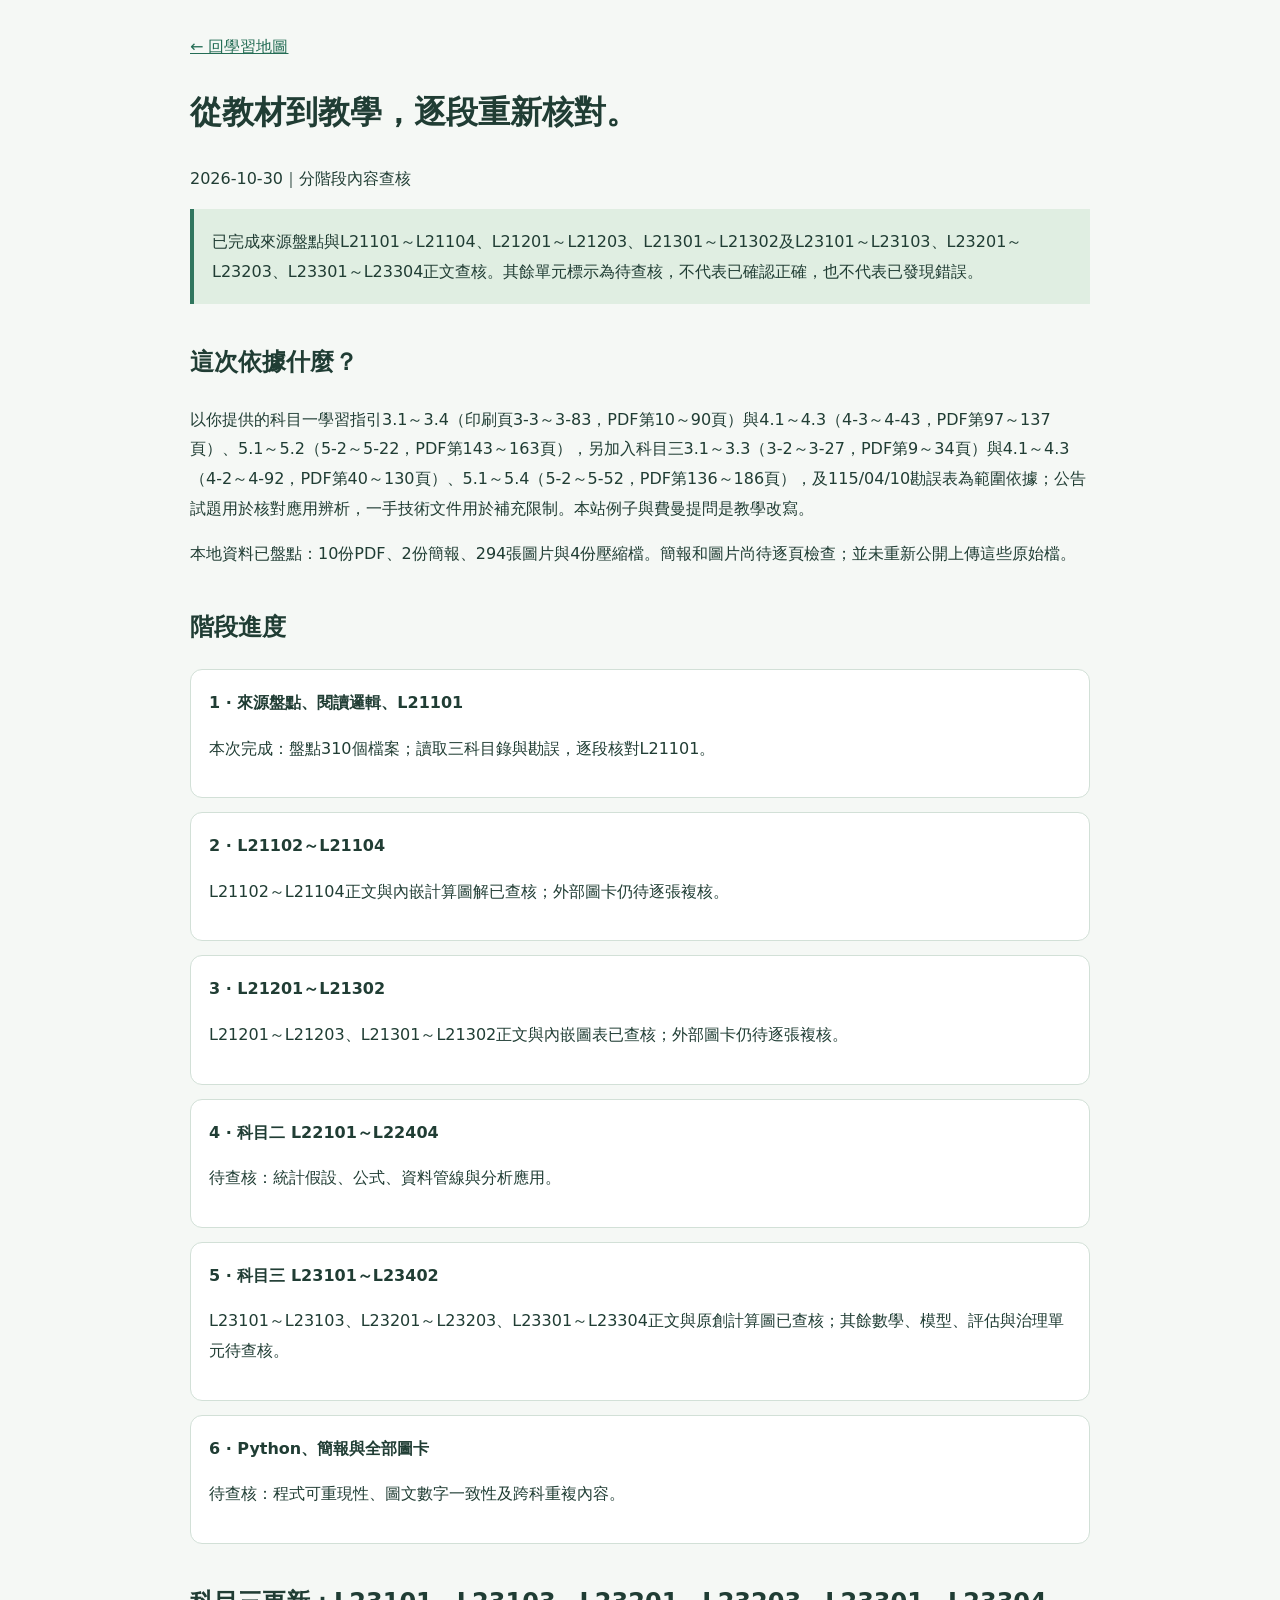
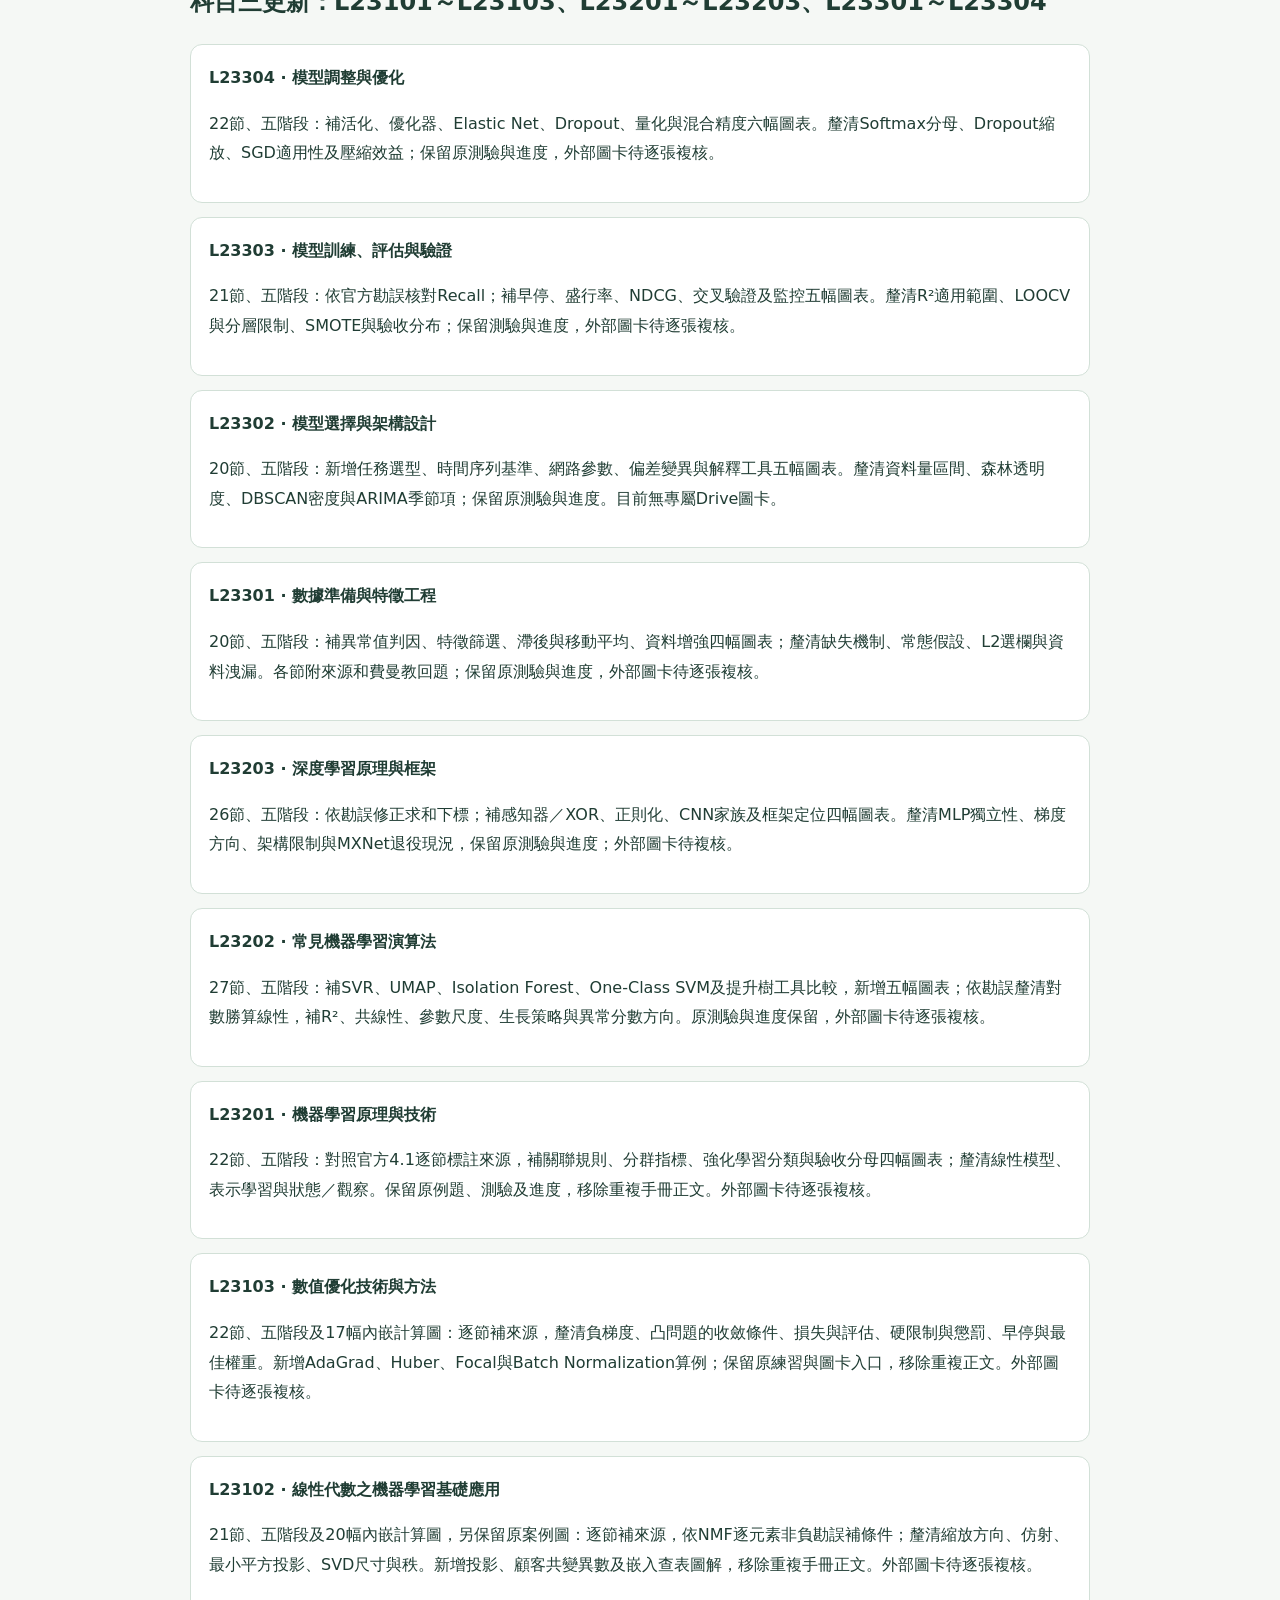
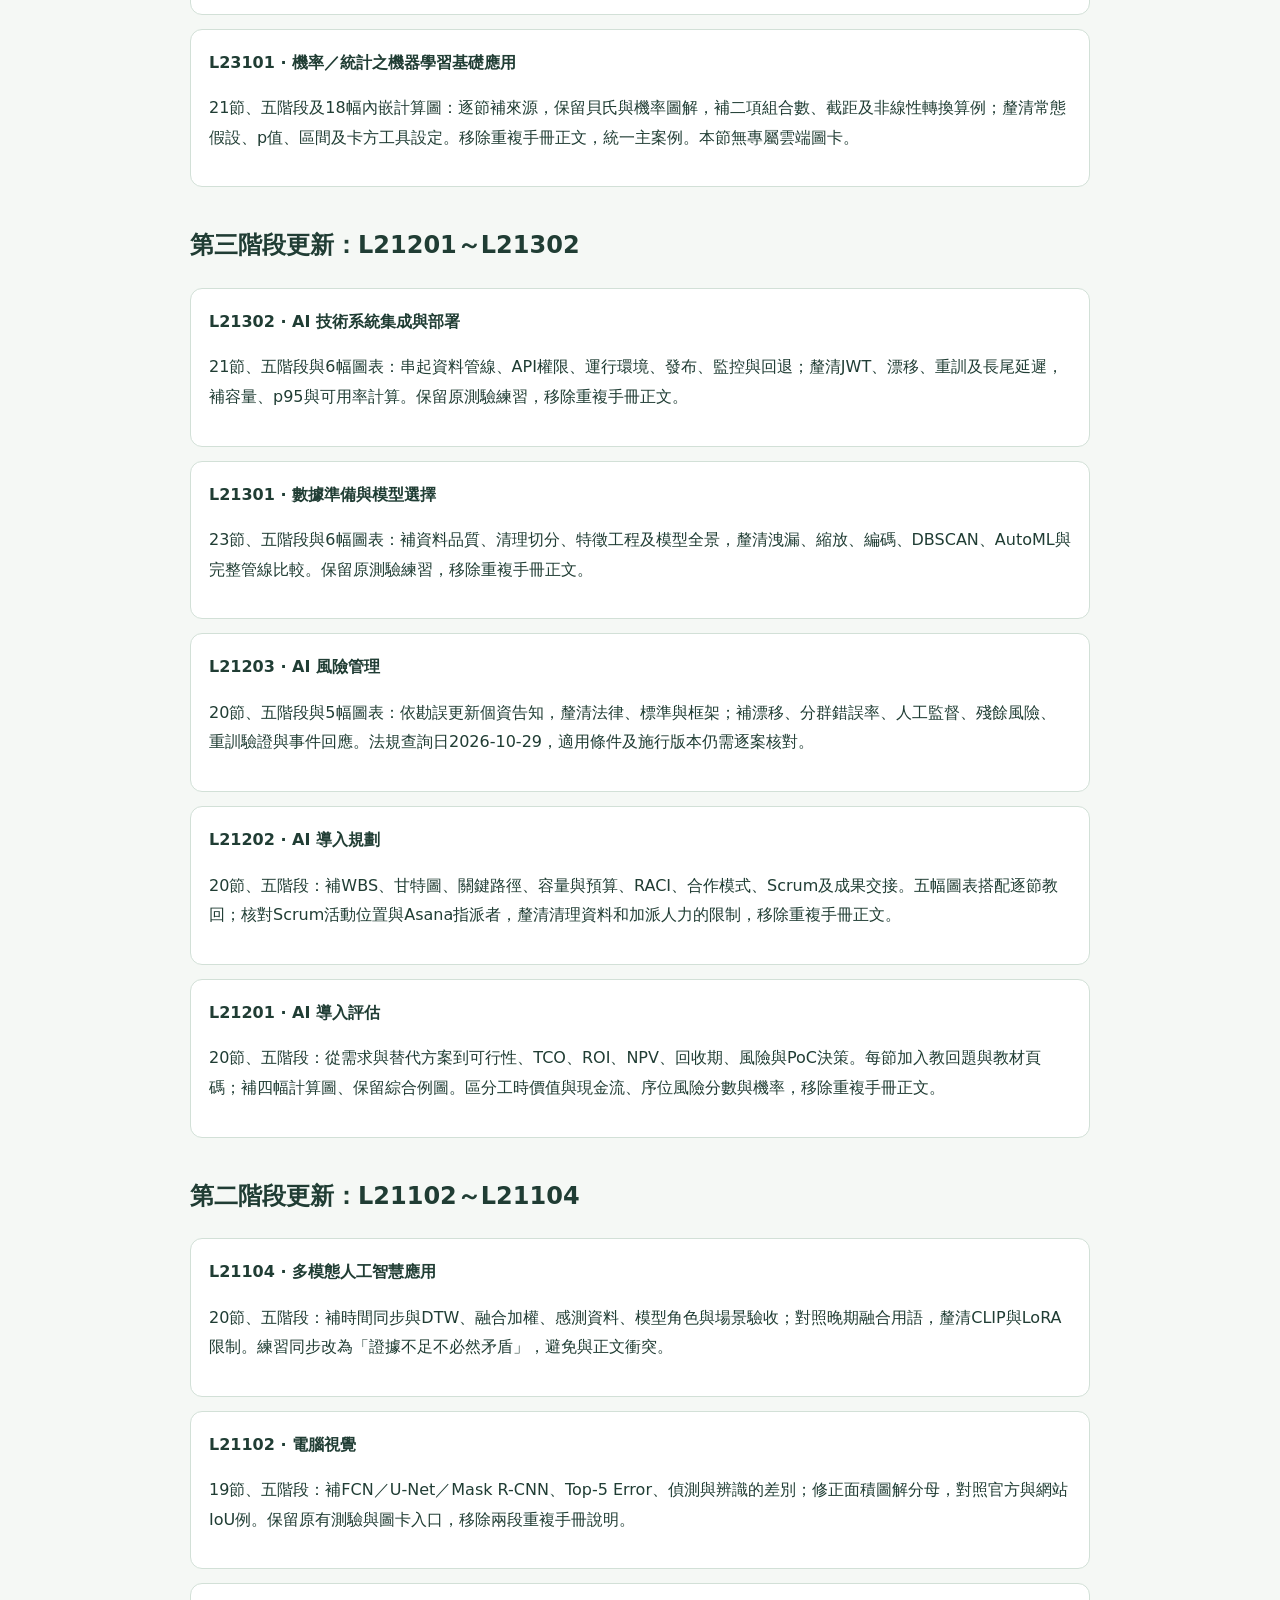
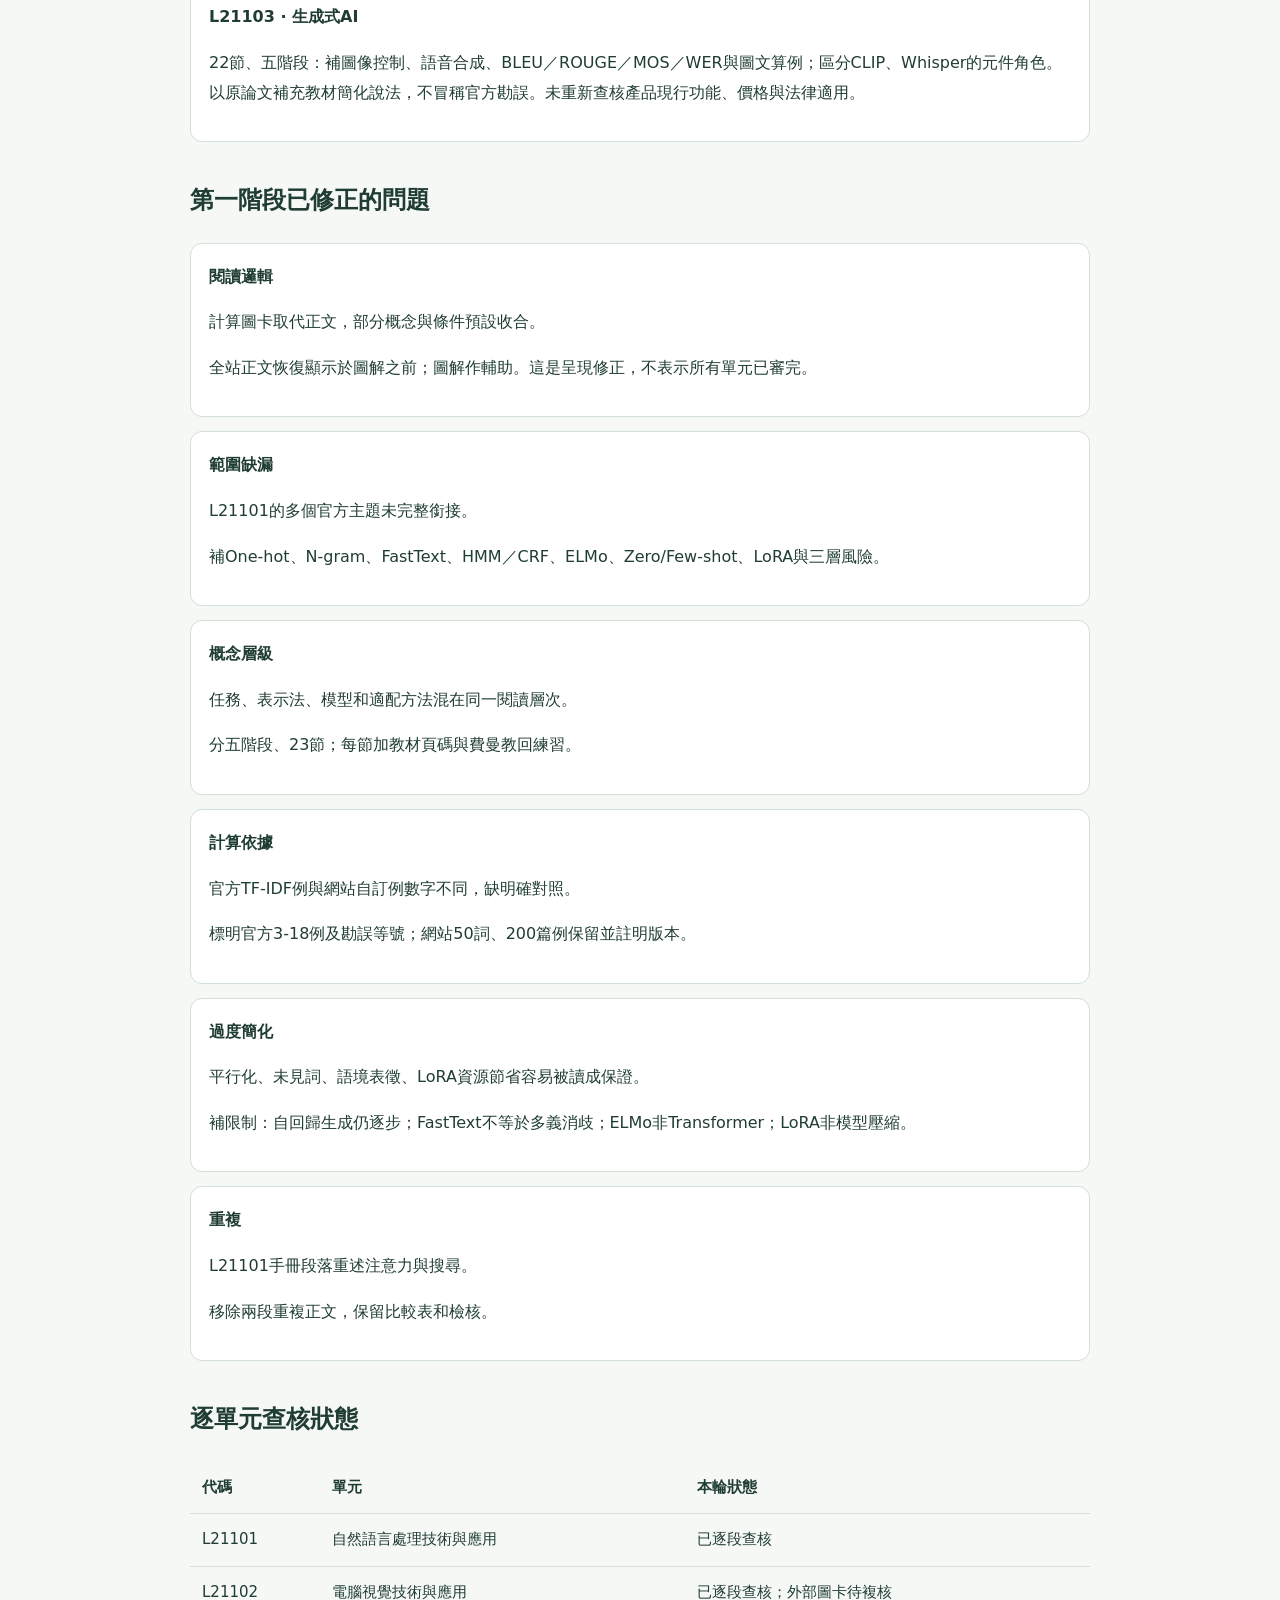
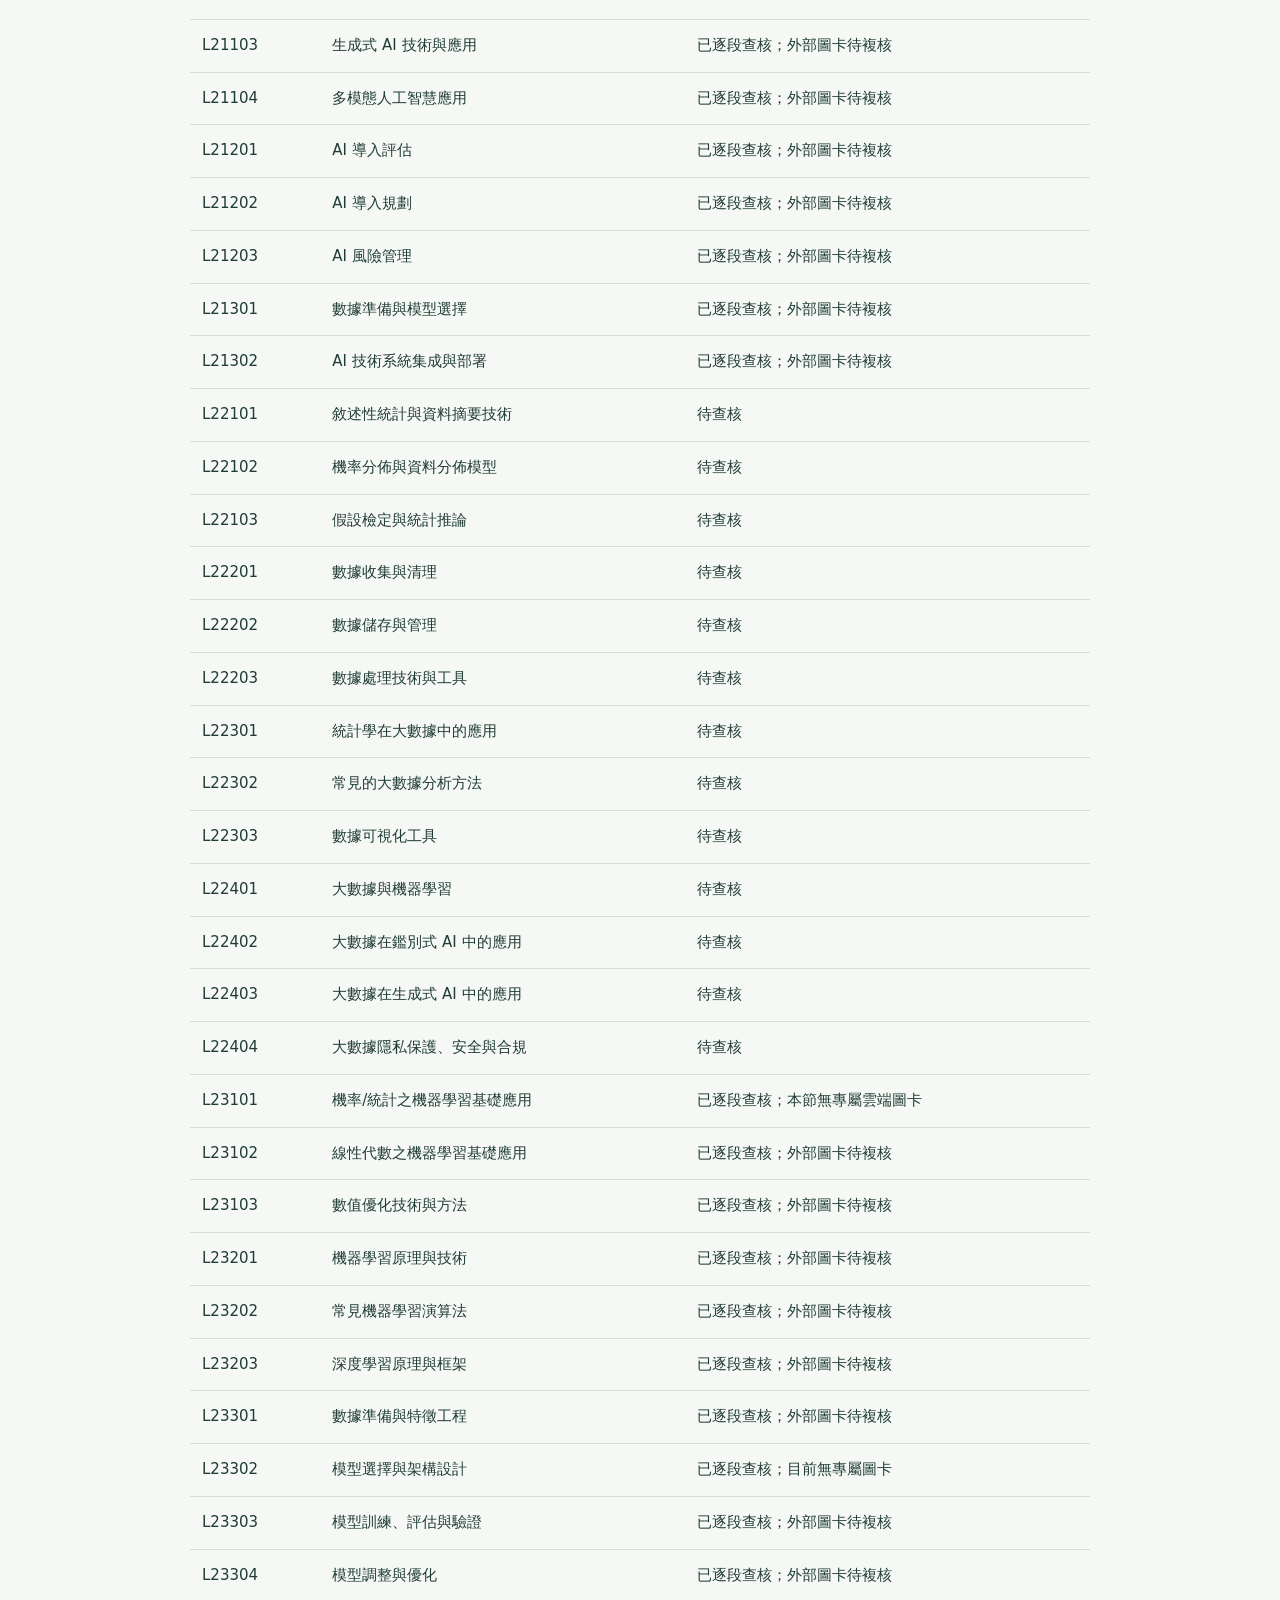
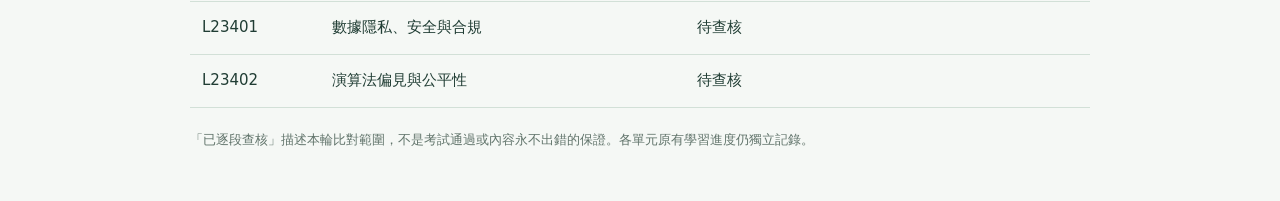
==== commit d03be2eb: "Audit L23304 model tuning and optimization" ====
--- a/content-audit.html
+++ b/content-audit.html
@@ -1 +1 @@
-<!doctype html><html lang="zh-Hant"><meta charset="utf-8"><meta name="viewport" content="width=device-width, initial-scale=1"><title>教學內容查核進度｜AI Atlas</title><style>body{font-family:system-ui,sans-serif;color:#203d34;background:#f5f8f5;margin:0;line-height:1.85}main{max-width:900px;margin:auto;padding:32px 20px}a{color:#246d55}h1{font-size:32px}h2{margin-top:36px}article{background:white;border:1px solid #d2e0d7;border-radius:12px;padding:18px;margin:14px 0}.status{background:#e0eee2;padding:18px;border-left:4px solid #30765e}td,th{padding:12px;border-bottom:1px solid #d2e0d7;text-align:left}table{width:100%;border-collapse:collapse;font-size:15px}small{color:#61746b}.table{overflow:auto}li{margin:10px 0}</style><main><a href="./?v=20261030-51#map">← 回學習地圖</a><h1>從教材到教學，逐段重新核對。</h1><p>2026-10-30｜分階段內容查核</p><p class="status">已完成來源盤點與L21101～L21104、L21201～L21203、L21301～L21302及L23101～L23103、L23201～L23203、L23301～L23303正文查核。其餘單元標示為待查核，不代表已確認正確，也不代表已發現錯誤。</p><h2>這次依據什麼？</h2><p>以你提供的科目一學習指引3.1～3.4（印刷頁3-3～3-83，PDF第10～90頁）與4.1～4.3（4-3～4-43，PDF第97～137頁）、5.1～5.2（5-2～5-22，PDF第143～163頁），另加入科目三3.1～3.3（3-2～3-27，PDF第9～34頁）與4.1～4.3（4-2～4-92，PDF第40～130頁）、5.1～5.3（5-2～5-29，PDF第136～163頁），及115/04/10勘誤表為範圍依據；公告試題用於核對應用辨析，一手技術文件用於補充限制。本站例子與費曼提問是教學改寫。</p><p>本地資料已盤點：10份PDF、2份簡報、294張圖片與4份壓縮檔。簡報和圖片尚待逐頁檢查；並未重新公開上傳這些原始檔。</p><h2>階段進度</h2><article><strong>1 · 來源盤點、閱讀邏輯、L21101</strong><p>本次完成：盤點310個檔案；讀取三科目錄與勘誤，逐段核對L21101。</p></article><article><strong>2 · L21102～L21104</strong><p>L21102～L21104正文與內嵌計算圖解已查核；外部圖卡仍待逐張複核。</p></article><article><strong>3 · L21201～L21302</strong><p>L21201～L21203、L21301～L21302正文與內嵌圖表已查核；外部圖卡仍待逐張複核。</p></article><article><strong>4 · 科目二 L22101～L22404</strong><p>待查核：統計假設、公式、資料管線與分析應用。</p></article><article><strong>5 · 科目三 L23101～L23402</strong><p>L23101～L23103、L23201～L23203、L23301～L23303正文與原創計算圖已查核；其餘數學、模型、評估與治理單元待查核。</p></article><article><strong>6 · Python、簡報與全部圖卡</strong><p>待查核：程式可重現性、圖文數字一致性及跨科重複內容。</p></article><h2>科目三更新：L23101～L23103、L23201～L23203、L23301～L23303</h2><article><strong>L23303 · 模型訓練、評估與驗證</strong><p>21節、五階段：依官方勘誤核對Recall；補早停、盛行率、NDCG、交叉驗證及監控五幅圖表。釐清R²適用範圍、LOOCV與分層限制、SMOTE與驗收分布；保留測驗與進度，外部圖卡待逐張複核。</p></article><article><strong>L23302 · 模型選擇與架構設計</strong><p>20節、五階段：新增任務選型、時間序列基準、網路參數、偏差變異與解釋工具五幅圖表。釐清資料量區間、森林透明度、DBSCAN密度與ARIMA季節項；保留原測驗與進度。目前無專屬Drive圖卡。</p></article><article><strong>L23301 · 數據準備與特徵工程</strong><p>20節、五階段：補異常值判因、特徵篩選、滯後與移動平均、資料增強四幅圖表；釐清缺失機制、常態假設、L2選欄與資料洩漏。各節附來源和費曼教回題；保留原測驗與進度，外部圖卡待逐張複核。</p></article><article><strong>L23203 · 深度學習原理與框架</strong><p>26節、五階段：依勘誤修正求和下標；補感知器／XOR、正則化、CNN家族及框架定位四幅圖表。釐清MLP獨立性、梯度方向、架構限制與MXNet退役現況，保留原測驗與進度；外部圖卡待複核。</p></article><article><strong>L23202 · 常見機器學習演算法</strong><p>27節、五階段：補SVR、UMAP、Isolation Forest、One-Class SVM及提升樹工具比較，新增五幅圖表；依勘誤釐清對數勝算線性，補R²、共線性、參數尺度、生長策略與異常分數方向。原測驗與進度保留，外部圖卡待逐張複核。</p></article><article><strong>L23201 · 機器學習原理與技術</strong><p>22節、五階段：對照官方4.1逐節標註來源，補關聯規則、分群指標、強化學習分類與驗收分母四幅圖表；釐清線性模型、表示學習與狀態／觀察。保留原例題、測驗及進度，移除重複手冊正文。外部圖卡待逐張複核。</p></article><article><strong>L23103 · 數值優化技術與方法</strong><p>22節、五階段及17幅內嵌計算圖：逐節補來源，釐清負梯度、凸問題的收斂條件、損失與評估、硬限制與懲罰、早停與最佳權重。新增AdaGrad、Huber、Focal與Batch Normalization算例；保留原練習與圖卡入口，移除重複正文。外部圖卡待逐張複核。</p></article><article><strong>L23102 · 線性代數之機器學習基礎應用</strong><p>21節、五階段及20幅內嵌計算圖，另保留原案例圖：逐節補來源，依NMF逐元素非負勘誤補條件；釐清縮放方向、仿射、最小平方投影、SVD尺寸與秩。新增投影、顧客共變異數及嵌入查表圖解，移除重複手冊正文。外部圖卡待逐張複核。</p></article><article><strong>L23101 · 機率／統計之機器學習基礎應用</strong><p>21節、五階段及18幅內嵌計算圖：逐節補來源，保留貝氏與機率圖解，補二項組合數、截距及非線性轉換算例；釐清常態假設、p值、區間及卡方工具設定。移除重複手冊正文，統一主案例。本節無專屬雲端圖卡。</p></article><h2>第三階段更新：L21201～L21302</h2><article><strong>L21302 · AI 技術系統集成與部署</strong><p>21節、五階段與6幅圖表：串起資料管線、API權限、運行環境、發布、監控與回退；釐清JWT、漂移、重訓及長尾延遲，補容量、p95與可用率計算。保留原測驗練習，移除重複手冊正文。</p></article><article><strong>L21301 · 數據準備與模型選擇</strong><p>23節、五階段與6幅圖表：補資料品質、清理切分、特徵工程及模型全景，釐清洩漏、縮放、編碼、DBSCAN、AutoML與完整管線比較。保留原測驗練習，移除重複手冊正文。</p></article><article><strong>L21203 · AI 風險管理</strong><p>20節、五階段與5幅圖表：依勘誤更新個資告知，釐清法律、標準與框架；補漂移、分群錯誤率、人工監督、殘餘風險、重訓驗證與事件回應。法規查詢日2026-10-29，適用條件及施行版本仍需逐案核對。</p></article><article><strong>L21202 · AI 導入規劃</strong><p>20節、五階段：補WBS、甘特圖、關鍵路徑、容量與預算、RACI、合作模式、Scrum及成果交接。五幅圖表搭配逐節教回；核對Scrum活動位置與Asana指派者，釐清清理資料和加派人力的限制，移除重複手冊正文。</p></article><article><strong>L21201 · AI 導入評估</strong><p>20節、五階段：從需求與替代方案到可行性、TCO、ROI、NPV、回收期、風險與PoC決策。每節加入教回題與教材頁碼；補四幅計算圖、保留綜合例圖。區分工時價值與現金流、序位風險分數與機率，移除重複手冊正文。</p></article><h2>第二階段更新：L21102～L21104</h2><article><strong>L21104 · 多模態人工智慧應用</strong><p>20節、五階段：補時間同步與DTW、融合加權、感測資料、模型角色與場景驗收；對照晚期融合用語，釐清CLIP與LoRA限制。練習同步改為「證據不足不必然矛盾」，避免與正文衝突。</p></article><article><strong>L21102 · 電腦視覺</strong><p>19節、五階段：補FCN／U-Net／Mask R-CNN、Top-5 Error、偵測與辨識的差別；修正面積圖解分母，對照官方與網站IoU例。保留原有測驗與圖卡入口，移除兩段重複手冊說明。</p></article><article><strong>L21103 · 生成式AI</strong><p>22節、五階段：補圖像控制、語音合成、BLEU／ROUGE／MOS／WER與圖文算例；區分CLIP、Whisper的元件角色。以原論文補充教材簡化說法，不冒稱官方勘誤。未重新查核產品現行功能、價格與法律適用。</p></article><h2>第一階段已修正的問題</h2><article><strong>閱讀邏輯</strong><p>計算圖卡取代正文，部分概念與條件預設收合。</p><p>全站正文恢復顯示於圖解之前；圖解作輔助。這是呈現修正，不表示所有單元已審完。</p></article><article><strong>範圍缺漏</strong><p>L21101的多個官方主題未完整銜接。</p><p>補One-hot、N-gram、FastText、HMM／CRF、ELMo、Zero/Few-shot、LoRA與三層風險。</p></article><article><strong>概念層級</strong><p>任務、表示法、模型和適配方法混在同一閱讀層次。</p><p>分五階段、23節；每節加教材頁碼與費曼教回練習。</p></article><article><strong>計算依據</strong><p>官方TF-IDF例與網站自訂例數字不同，缺明確對照。</p><p>標明官方3-18例及勘誤等號；網站50詞、200篇例保留並註明版本。</p></article><article><strong>過度簡化</strong><p>平行化、未見詞、語境表徵、LoRA資源節省容易被讀成保證。</p><p>補限制：自回歸生成仍逐步；FastText不等於多義消歧；ELMo非Transformer；LoRA非模型壓縮。</p></article><article><strong>重複</strong><p>L21101手冊段落重述注意力與搜尋。</p><p>移除兩段重複正文，保留比較表和檢核。</p></article><h2>逐單元查核狀態</h2><div class="table"><table><thead><tr><th>代碼</th><th>單元</th><th>本輪狀態</th></tr></thead><tbody><tr><td>L21101</td><td>自然語言處理技術與應用</td><td>已逐段查核</td></tr><tr><td>L21102</td><td>電腦視覺技術與應用</td><td>已逐段查核；外部圖卡待複核</td></tr><tr><td>L21103</td><td>生成式 AI 技術與應用</td><td>已逐段查核；外部圖卡待複核</td></tr><tr><td>L21104</td><td>多模態人工智慧應用</td><td>已逐段查核；外部圖卡待複核</td></tr><tr><td>L21201</td><td>AI 導入評估</td><td>已逐段查核；外部圖卡待複核</td></tr><tr><td>L21202</td><td>AI 導入規劃</td><td>已逐段查核；外部圖卡待複核</td></tr><tr><td>L21203</td><td>AI 風險管理</td><td>已逐段查核；外部圖卡待複核</td></tr><tr><td>L21301</td><td>數據準備與模型選擇</td><td>已逐段查核；外部圖卡待複核</td></tr><tr><td>L21302</td><td>AI 技術系統集成與部署</td><td>已逐段查核；外部圖卡待複核</td></tr><tr><td>L22101</td><td>敘述性統計與資料摘要技術</td><td>待查核</td></tr><tr><td>L22102</td><td>機率分佈與資料分佈模型</td><td>待查核</td></tr><tr><td>L22103</td><td>假設檢定與統計推論</td><td>待查核</td></tr><tr><td>L22201</td><td>數據收集與清理</td><td>待查核</td></tr><tr><td>L22202</td><td>數據儲存與管理</td><td>待查核</td></tr><tr><td>L22203</td><td>數據處理技術與工具</td><td>待查核</td></tr><tr><td>L22301</td><td>統計學在大數據中的應用</td><td>待查核</td></tr><tr><td>L22302</td><td>常見的大數據分析方法</td><td>待查核</td></tr><tr><td>L22303</td><td>數據可視化工具</td><td>待查核</td></tr><tr><td>L22401</td><td>大數據與機器學習</td><td>待查核</td></tr><tr><td>L22402</td><td>大數據在鑑別式 AI 中的應用</td><td>待查核</td></tr><tr><td>L22403</td><td>大數據在生成式 AI 中的應用</td><td>待查核</td></tr><tr><td>L22404</td><td>大數據隱私保護、安全與合規</td><td>待查核</td></tr><tr><td>L23101</td><td>機率/統計之機器學習基礎應用</td><td>已逐段查核；本節無專屬雲端圖卡</td></tr><tr><td>L23102</td><td>線性代數之機器學習基礎應用</td><td>已逐段查核；外部圖卡待複核</td></tr><tr><td>L23103</td><td>數值優化技術與方法</td><td>已逐段查核；外部圖卡待複核</td></tr><tr><td>L23201</td><td>機器學習原理與技術</td><td>已逐段查核；外部圖卡待複核</td></tr><tr><td>L23202</td><td>常見機器學習演算法</td><td>已逐段查核；外部圖卡待複核</td></tr><tr><td>L23203</td><td>深度學習原理與框架</td><td>已逐段查核；外部圖卡待複核</td></tr><tr><td>L23301</td><td>數據準備與特徵工程</td><td>已逐段查核；外部圖卡待複核</td></tr><tr><td>L23302</td><td>模型選擇與架構設計</td><td>已逐段查核；目前無專屬圖卡</td></tr><tr><td>L23303</td><td>模型訓練、評估與驗證</td><td>已逐段查核；外部圖卡待複核</td></tr><tr><td>L23304</td><td>模型調整與優化</td><td>待查核</td></tr><tr><td>L23401</td><td>數據隱私、安全與合規</td><td>待查核</td></tr><tr><td>L23402</td><td>演算法偏見與公平性</td><td>待查核</td></tr></tbody></table></div><p><small>「已逐段查核」描述本輪比對範圍，不是考試通過或內容永不出錯的保證。各單元原有學習進度仍獨立記錄。</small></p></main></html>+<!doctype html><html lang="zh-Hant"><meta charset="utf-8"><meta name="viewport" content="width=device-width, initial-scale=1"><title>教學內容查核進度｜AI Atlas</title><style>body{font-family:system-ui,sans-serif;color:#203d34;background:#f5f8f5;margin:0;line-height:1.85}main{max-width:900px;margin:auto;padding:32px 20px}a{color:#246d55}h1{font-size:32px}h2{margin-top:36px}article{background:white;border:1px solid #d2e0d7;border-radius:12px;padding:18px;margin:14px 0}.status{background:#e0eee2;padding:18px;border-left:4px solid #30765e}td,th{padding:12px;border-bottom:1px solid #d2e0d7;text-align:left}table{width:100%;border-collapse:collapse;font-size:15px}small{color:#61746b}.table{overflow:auto}li{margin:10px 0}</style><main><a href="./?v=20261030-52#map">← 回學習地圖</a><h1>從教材到教學，逐段重新核對。</h1><p>2026-10-30｜分階段內容查核</p><p class="status">已完成來源盤點與L21101～L21104、L21201～L21203、L21301～L21302及L23101～L23103、L23201～L23203、L23301～L23304正文查核。其餘單元標示為待查核，不代表已確認正確，也不代表已發現錯誤。</p><h2>這次依據什麼？</h2><p>以你提供的科目一學習指引3.1～3.4（印刷頁3-3～3-83，PDF第10～90頁）與4.1～4.3（4-3～4-43，PDF第97～137頁）、5.1～5.2（5-2～5-22，PDF第143～163頁），另加入科目三3.1～3.3（3-2～3-27，PDF第9～34頁）與4.1～4.3（4-2～4-92，PDF第40～130頁）、5.1～5.4（5-2～5-52，PDF第136～186頁），及115/04/10勘誤表為範圍依據；公告試題用於核對應用辨析，一手技術文件用於補充限制。本站例子與費曼提問是教學改寫。</p><p>本地資料已盤點：10份PDF、2份簡報、294張圖片與4份壓縮檔。簡報和圖片尚待逐頁檢查；並未重新公開上傳這些原始檔。</p><h2>階段進度</h2><article><strong>1 · 來源盤點、閱讀邏輯、L21101</strong><p>本次完成：盤點310個檔案；讀取三科目錄與勘誤，逐段核對L21101。</p></article><article><strong>2 · L21102～L21104</strong><p>L21102～L21104正文與內嵌計算圖解已查核；外部圖卡仍待逐張複核。</p></article><article><strong>3 · L21201～L21302</strong><p>L21201～L21203、L21301～L21302正文與內嵌圖表已查核；外部圖卡仍待逐張複核。</p></article><article><strong>4 · 科目二 L22101～L22404</strong><p>待查核：統計假設、公式、資料管線與分析應用。</p></article><article><strong>5 · 科目三 L23101～L23402</strong><p>L23101～L23103、L23201～L23203、L23301～L23304正文與原創計算圖已查核；其餘數學、模型、評估與治理單元待查核。</p></article><article><strong>6 · Python、簡報與全部圖卡</strong><p>待查核：程式可重現性、圖文數字一致性及跨科重複內容。</p></article><h2>科目三更新：L23101～L23103、L23201～L23203、L23301～L23304</h2><article><strong>L23304 · 模型調整與優化</strong><p>22節、五階段：補活化、優化器、Elastic Net、Dropout、量化與混合精度六幅圖表。釐清Softmax分母、Dropout縮放、SGD適用性及壓縮效益；保留原測驗與進度，外部圖卡待逐張複核。</p></article><article><strong>L23303 · 模型訓練、評估與驗證</strong><p>21節、五階段：依官方勘誤核對Recall；補早停、盛行率、NDCG、交叉驗證及監控五幅圖表。釐清R²適用範圍、LOOCV與分層限制、SMOTE與驗收分布；保留測驗與進度，外部圖卡待逐張複核。</p></article><article><strong>L23302 · 模型選擇與架構設計</strong><p>20節、五階段：新增任務選型、時間序列基準、網路參數、偏差變異與解釋工具五幅圖表。釐清資料量區間、森林透明度、DBSCAN密度與ARIMA季節項；保留原測驗與進度。目前無專屬Drive圖卡。</p></article><article><strong>L23301 · 數據準備與特徵工程</strong><p>20節、五階段：補異常值判因、特徵篩選、滯後與移動平均、資料增強四幅圖表；釐清缺失機制、常態假設、L2選欄與資料洩漏。各節附來源和費曼教回題；保留原測驗與進度，外部圖卡待逐張複核。</p></article><article><strong>L23203 · 深度學習原理與框架</strong><p>26節、五階段：依勘誤修正求和下標；補感知器／XOR、正則化、CNN家族及框架定位四幅圖表。釐清MLP獨立性、梯度方向、架構限制與MXNet退役現況，保留原測驗與進度；外部圖卡待複核。</p></article><article><strong>L23202 · 常見機器學習演算法</strong><p>27節、五階段：補SVR、UMAP、Isolation Forest、One-Class SVM及提升樹工具比較，新增五幅圖表；依勘誤釐清對數勝算線性，補R²、共線性、參數尺度、生長策略與異常分數方向。原測驗與進度保留，外部圖卡待逐張複核。</p></article><article><strong>L23201 · 機器學習原理與技術</strong><p>22節、五階段：對照官方4.1逐節標註來源，補關聯規則、分群指標、強化學習分類與驗收分母四幅圖表；釐清線性模型、表示學習與狀態／觀察。保留原例題、測驗及進度，移除重複手冊正文。外部圖卡待逐張複核。</p></article><article><strong>L23103 · 數值優化技術與方法</strong><p>22節、五階段及17幅內嵌計算圖：逐節補來源，釐清負梯度、凸問題的收斂條件、損失與評估、硬限制與懲罰、早停與最佳權重。新增AdaGrad、Huber、Focal與Batch Normalization算例；保留原練習與圖卡入口，移除重複正文。外部圖卡待逐張複核。</p></article><article><strong>L23102 · 線性代數之機器學習基礎應用</strong><p>21節、五階段及20幅內嵌計算圖，另保留原案例圖：逐節補來源，依NMF逐元素非負勘誤補條件；釐清縮放方向、仿射、最小平方投影、SVD尺寸與秩。新增投影、顧客共變異數及嵌入查表圖解，移除重複手冊正文。外部圖卡待逐張複核。</p></article><article><strong>L23101 · 機率／統計之機器學習基礎應用</strong><p>21節、五階段及18幅內嵌計算圖：逐節補來源，保留貝氏與機率圖解，補二項組合數、截距及非線性轉換算例；釐清常態假設、p值、區間及卡方工具設定。移除重複手冊正文，統一主案例。本節無專屬雲端圖卡。</p></article><h2>第三階段更新：L21201～L21302</h2><article><strong>L21302 · AI 技術系統集成與部署</strong><p>21節、五階段與6幅圖表：串起資料管線、API權限、運行環境、發布、監控與回退；釐清JWT、漂移、重訓及長尾延遲，補容量、p95與可用率計算。保留原測驗練習，移除重複手冊正文。</p></article><article><strong>L21301 · 數據準備與模型選擇</strong><p>23節、五階段與6幅圖表：補資料品質、清理切分、特徵工程及模型全景，釐清洩漏、縮放、編碼、DBSCAN、AutoML與完整管線比較。保留原測驗練習，移除重複手冊正文。</p></article><article><strong>L21203 · AI 風險管理</strong><p>20節、五階段與5幅圖表：依勘誤更新個資告知，釐清法律、標準與框架；補漂移、分群錯誤率、人工監督、殘餘風險、重訓驗證與事件回應。法規查詢日2026-10-29，適用條件及施行版本仍需逐案核對。</p></article><article><strong>L21202 · AI 導入規劃</strong><p>20節、五階段：補WBS、甘特圖、關鍵路徑、容量與預算、RACI、合作模式、Scrum及成果交接。五幅圖表搭配逐節教回；核對Scrum活動位置與Asana指派者，釐清清理資料和加派人力的限制，移除重複手冊正文。</p></article><article><strong>L21201 · AI 導入評估</strong><p>20節、五階段：從需求與替代方案到可行性、TCO、ROI、NPV、回收期、風險與PoC決策。每節加入教回題與教材頁碼；補四幅計算圖、保留綜合例圖。區分工時價值與現金流、序位風險分數與機率，移除重複手冊正文。</p></article><h2>第二階段更新：L21102～L21104</h2><article><strong>L21104 · 多模態人工智慧應用</strong><p>20節、五階段：補時間同步與DTW、融合加權、感測資料、模型角色與場景驗收；對照晚期融合用語，釐清CLIP與LoRA限制。練習同步改為「證據不足不必然矛盾」，避免與正文衝突。</p></article><article><strong>L21102 · 電腦視覺</strong><p>19節、五階段：補FCN／U-Net／Mask R-CNN、Top-5 Error、偵測與辨識的差別；修正面積圖解分母，對照官方與網站IoU例。保留原有測驗與圖卡入口，移除兩段重複手冊說明。</p></article><article><strong>L21103 · 生成式AI</strong><p>22節、五階段：補圖像控制、語音合成、BLEU／ROUGE／MOS／WER與圖文算例；區分CLIP、Whisper的元件角色。以原論文補充教材簡化說法，不冒稱官方勘誤。未重新查核產品現行功能、價格與法律適用。</p></article><h2>第一階段已修正的問題</h2><article><strong>閱讀邏輯</strong><p>計算圖卡取代正文，部分概念與條件預設收合。</p><p>全站正文恢復顯示於圖解之前；圖解作輔助。這是呈現修正，不表示所有單元已審完。</p></article><article><strong>範圍缺漏</strong><p>L21101的多個官方主題未完整銜接。</p><p>補One-hot、N-gram、FastText、HMM／CRF、ELMo、Zero/Few-shot、LoRA與三層風險。</p></article><article><strong>概念層級</strong><p>任務、表示法、模型和適配方法混在同一閱讀層次。</p><p>分五階段、23節；每節加教材頁碼與費曼教回練習。</p></article><article><strong>計算依據</strong><p>官方TF-IDF例與網站自訂例數字不同，缺明確對照。</p><p>標明官方3-18例及勘誤等號；網站50詞、200篇例保留並註明版本。</p></article><article><strong>過度簡化</strong><p>平行化、未見詞、語境表徵、LoRA資源節省容易被讀成保證。</p><p>補限制：自回歸生成仍逐步；FastText不等於多義消歧；ELMo非Transformer；LoRA非模型壓縮。</p></article><article><strong>重複</strong><p>L21101手冊段落重述注意力與搜尋。</p><p>移除兩段重複正文，保留比較表和檢核。</p></article><h2>逐單元查核狀態</h2><div class="table"><table><thead><tr><th>代碼</th><th>單元</th><th>本輪狀態</th></tr></thead><tbody><tr><td>L21101</td><td>自然語言處理技術與應用</td><td>已逐段查核</td></tr><tr><td>L21102</td><td>電腦視覺技術與應用</td><td>已逐段查核；外部圖卡待複核</td></tr><tr><td>L21103</td><td>生成式 AI 技術與應用</td><td>已逐段查核；外部圖卡待複核</td></tr><tr><td>L21104</td><td>多模態人工智慧應用</td><td>已逐段查核；外部圖卡待複核</td></tr><tr><td>L21201</td><td>AI 導入評估</td><td>已逐段查核；外部圖卡待複核</td></tr><tr><td>L21202</td><td>AI 導入規劃</td><td>已逐段查核；外部圖卡待複核</td></tr><tr><td>L21203</td><td>AI 風險管理</td><td>已逐段查核；外部圖卡待複核</td></tr><tr><td>L21301</td><td>數據準備與模型選擇</td><td>已逐段查核；外部圖卡待複核</td></tr><tr><td>L21302</td><td>AI 技術系統集成與部署</td><td>已逐段查核；外部圖卡待複核</td></tr><tr><td>L22101</td><td>敘述性統計與資料摘要技術</td><td>待查核</td></tr><tr><td>L22102</td><td>機率分佈與資料分佈模型</td><td>待查核</td></tr><tr><td>L22103</td><td>假設檢定與統計推論</td><td>待查核</td></tr><tr><td>L22201</td><td>數據收集與清理</td><td>待查核</td></tr><tr><td>L22202</td><td>數據儲存與管理</td><td>待查核</td></tr><tr><td>L22203</td><td>數據處理技術與工具</td><td>待查核</td></tr><tr><td>L22301</td><td>統計學在大數據中的應用</td><td>待查核</td></tr><tr><td>L22302</td><td>常見的大數據分析方法</td><td>待查核</td></tr><tr><td>L22303</td><td>數據可視化工具</td><td>待查核</td></tr><tr><td>L22401</td><td>大數據與機器學習</td><td>待查核</td></tr><tr><td>L22402</td><td>大數據在鑑別式 AI 中的應用</td><td>待查核</td></tr><tr><td>L22403</td><td>大數據在生成式 AI 中的應用</td><td>待查核</td></tr><tr><td>L22404</td><td>大數據隱私保護、安全與合規</td><td>待查核</td></tr><tr><td>L23101</td><td>機率/統計之機器學習基礎應用</td><td>已逐段查核；本節無專屬雲端圖卡</td></tr><tr><td>L23102</td><td>線性代數之機器學習基礎應用</td><td>已逐段查核；外部圖卡待複核</td></tr><tr><td>L23103</td><td>數值優化技術與方法</td><td>已逐段查核；外部圖卡待複核</td></tr><tr><td>L23201</td><td>機器學習原理與技術</td><td>已逐段查核；外部圖卡待複核</td></tr><tr><td>L23202</td><td>常見機器學習演算法</td><td>已逐段查核；外部圖卡待複核</td></tr><tr><td>L23203</td><td>深度學習原理與框架</td><td>已逐段查核；外部圖卡待複核</td></tr><tr><td>L23301</td><td>數據準備與特徵工程</td><td>已逐段查核；外部圖卡待複核</td></tr><tr><td>L23302</td><td>模型選擇與架構設計</td><td>已逐段查核；目前無專屬圖卡</td></tr><tr><td>L23303</td><td>模型訓練、評估與驗證</td><td>已逐段查核；外部圖卡待複核</td></tr><tr><td>L23304</td><td>模型調整與優化</td><td>已逐段查核；外部圖卡待複核</td></tr><tr><td>L23401</td><td>數據隱私、安全與合規</td><td>待查核</td></tr><tr><td>L23402</td><td>演算法偏見與公平性</td><td>待查核</td></tr></tbody></table></div><p><small>「已逐段查核」描述本輪比對範圍，不是考試通過或內容永不出錯的保證。各單元原有學習進度仍獨立記錄。</small></p></main></html>
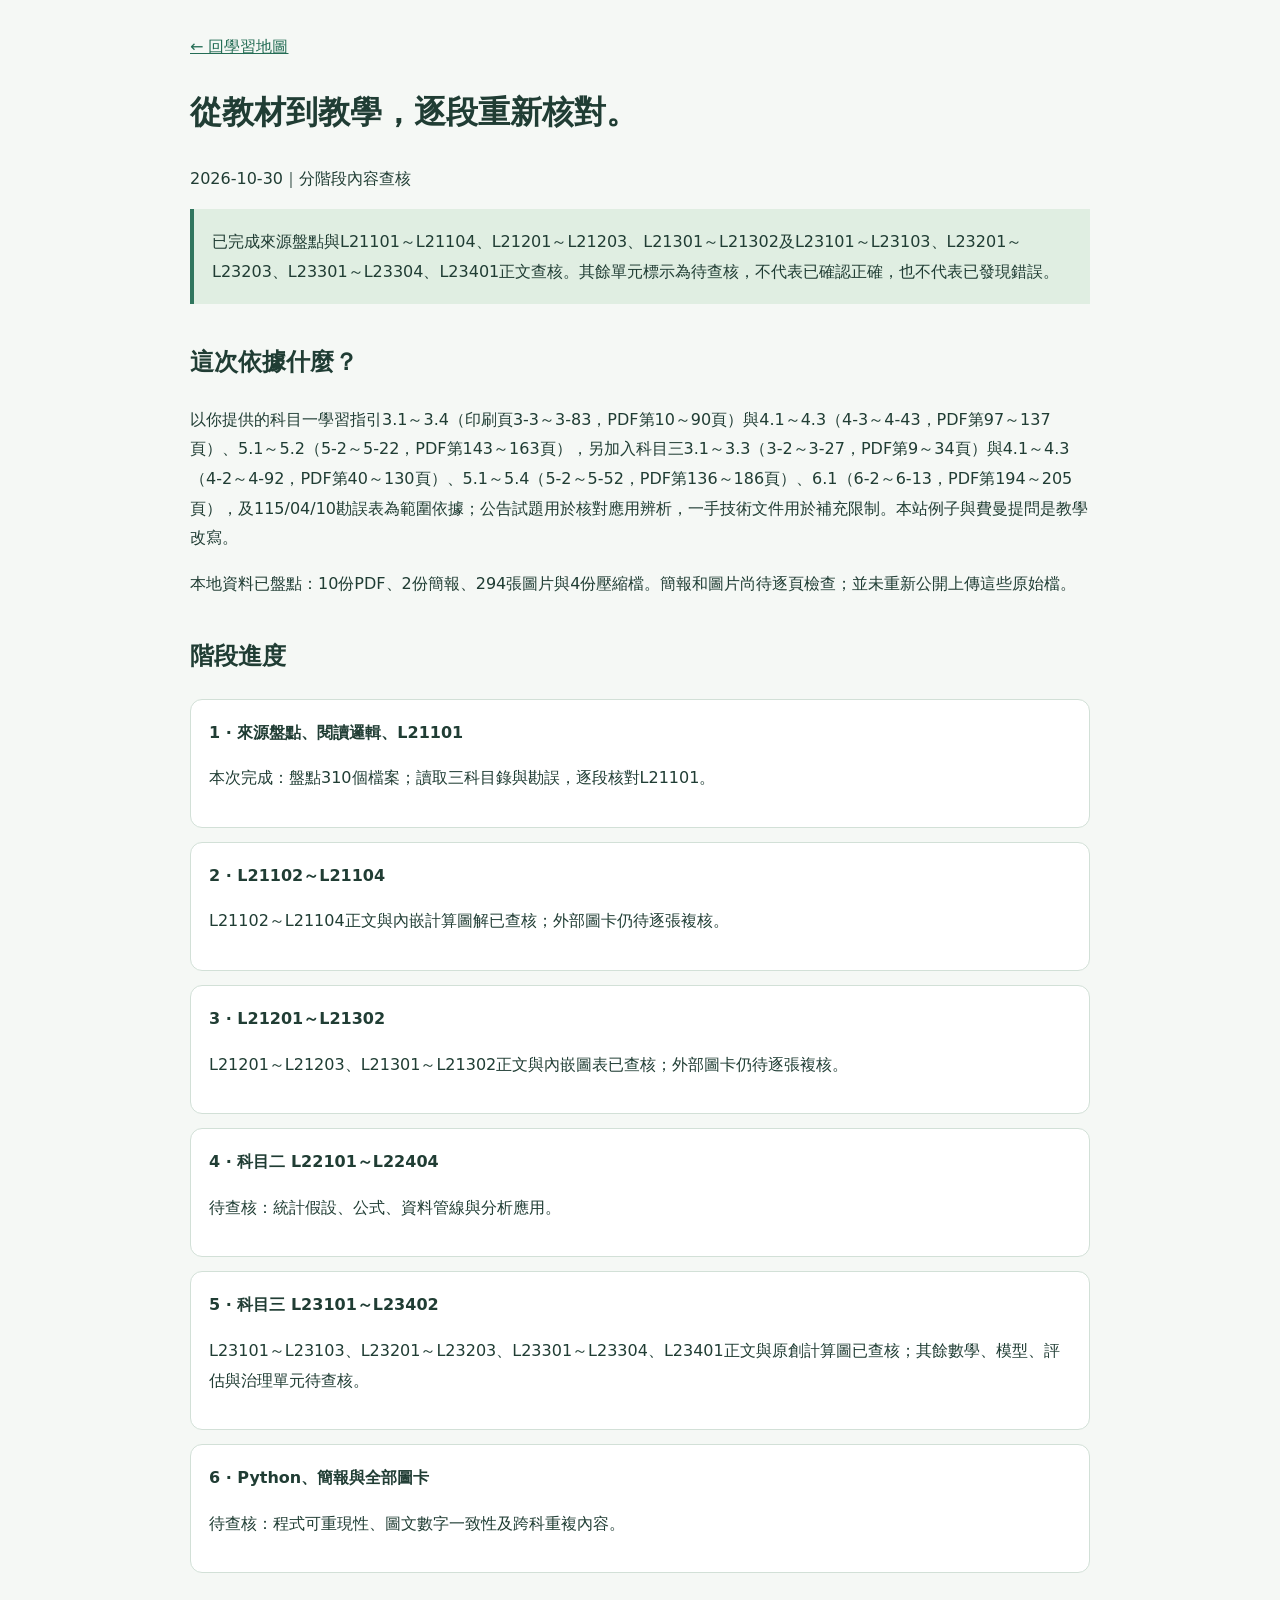
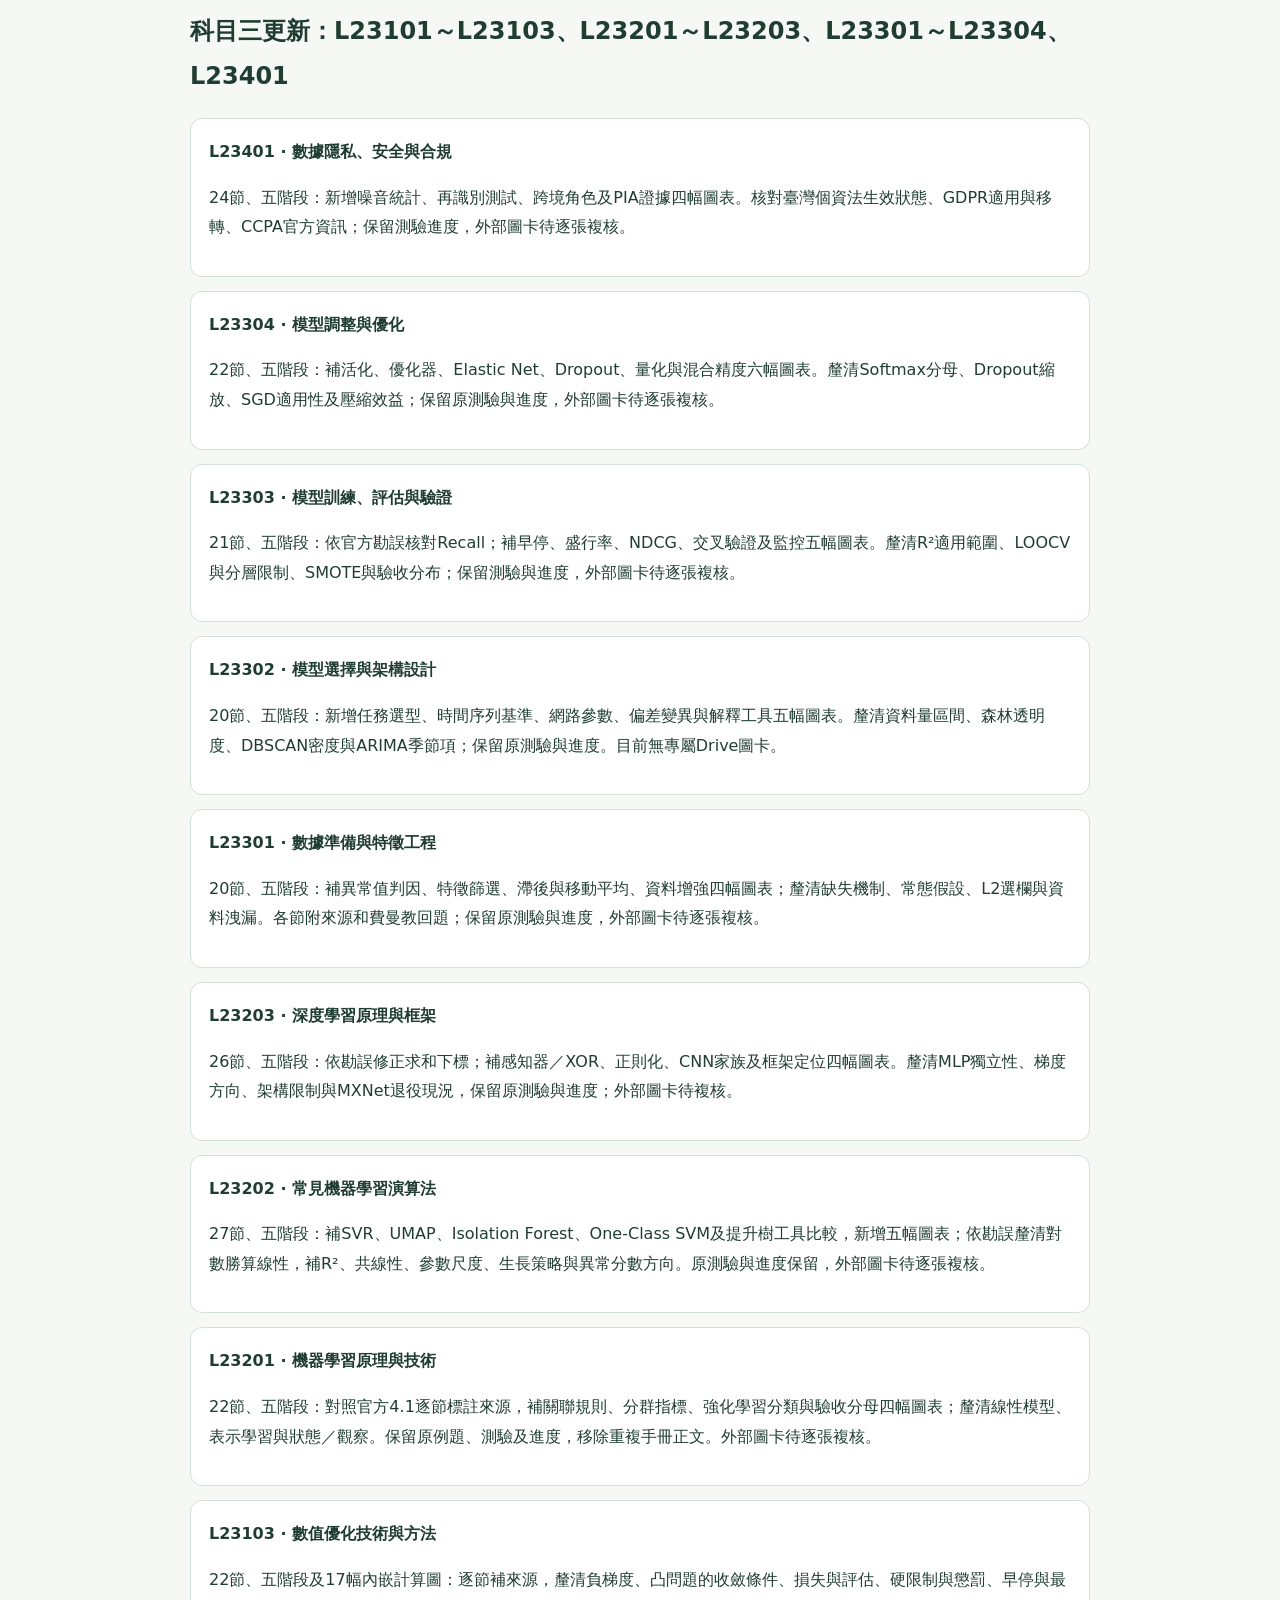
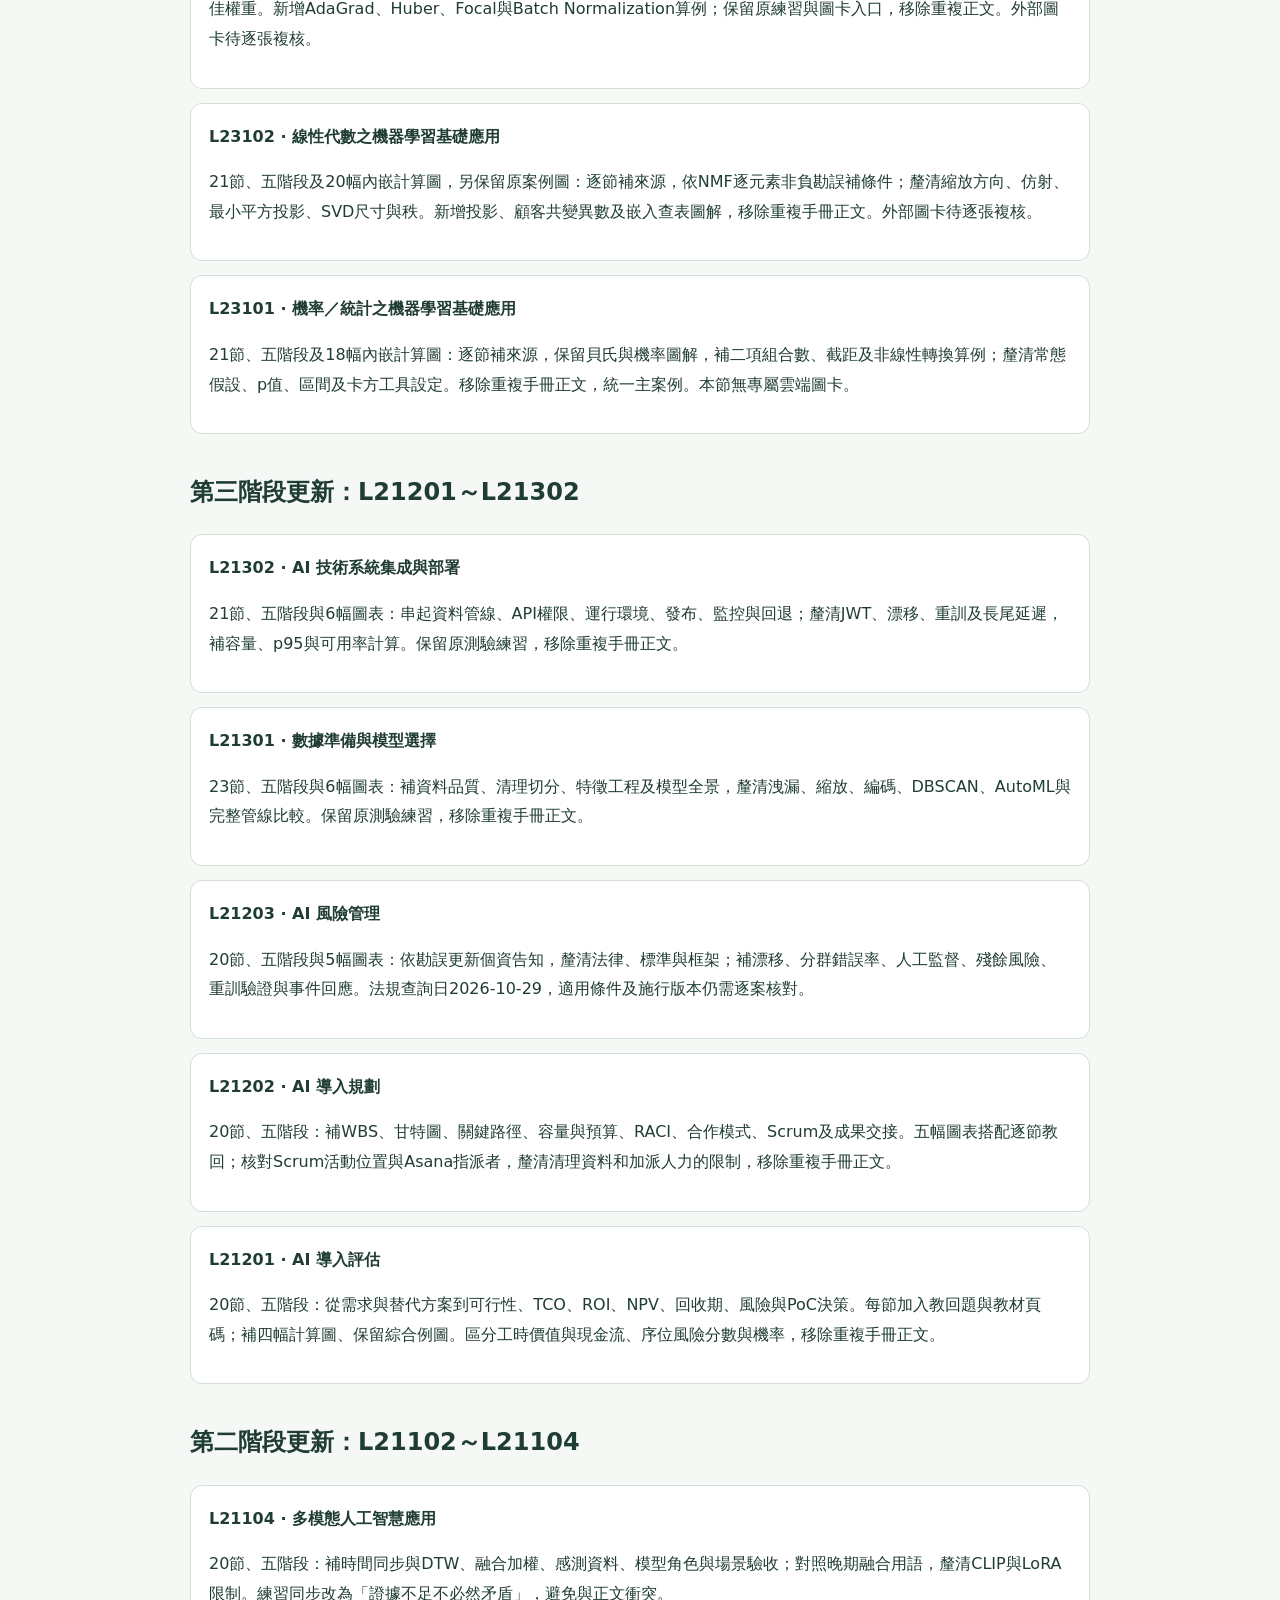
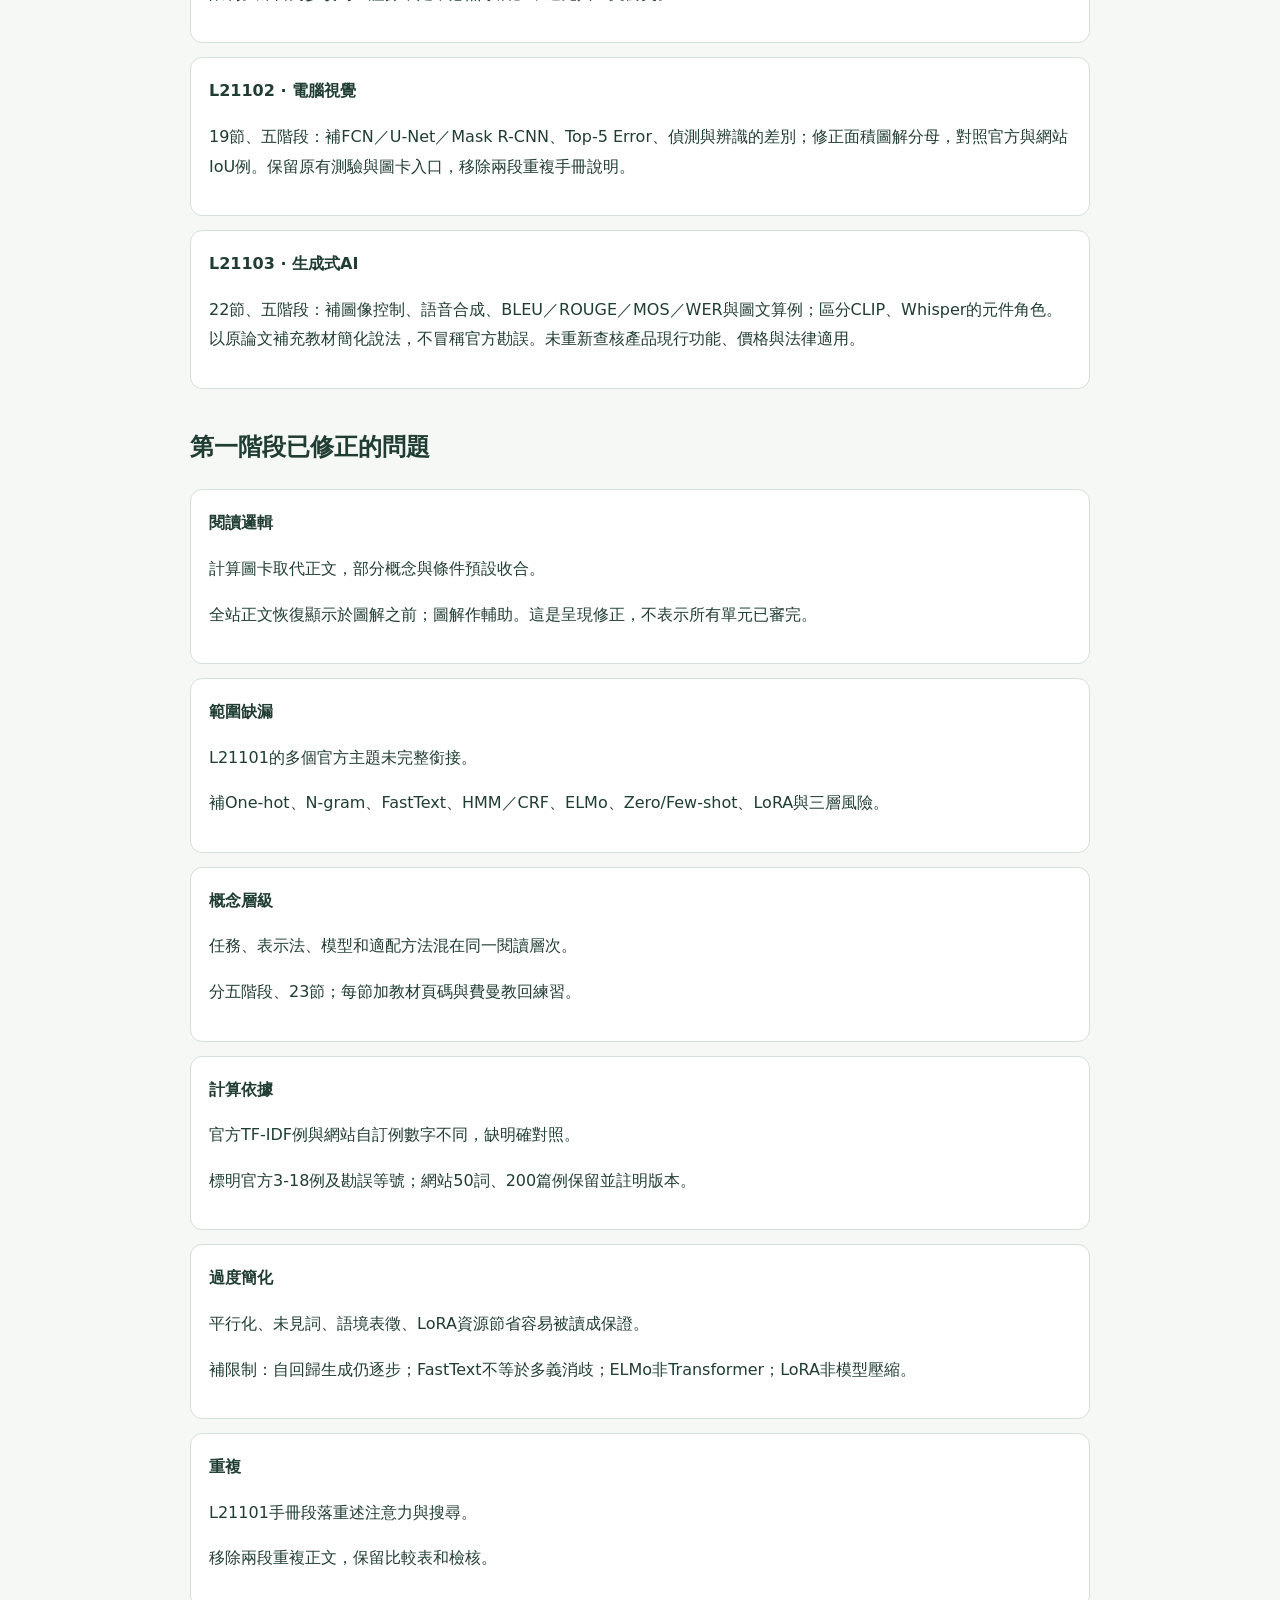
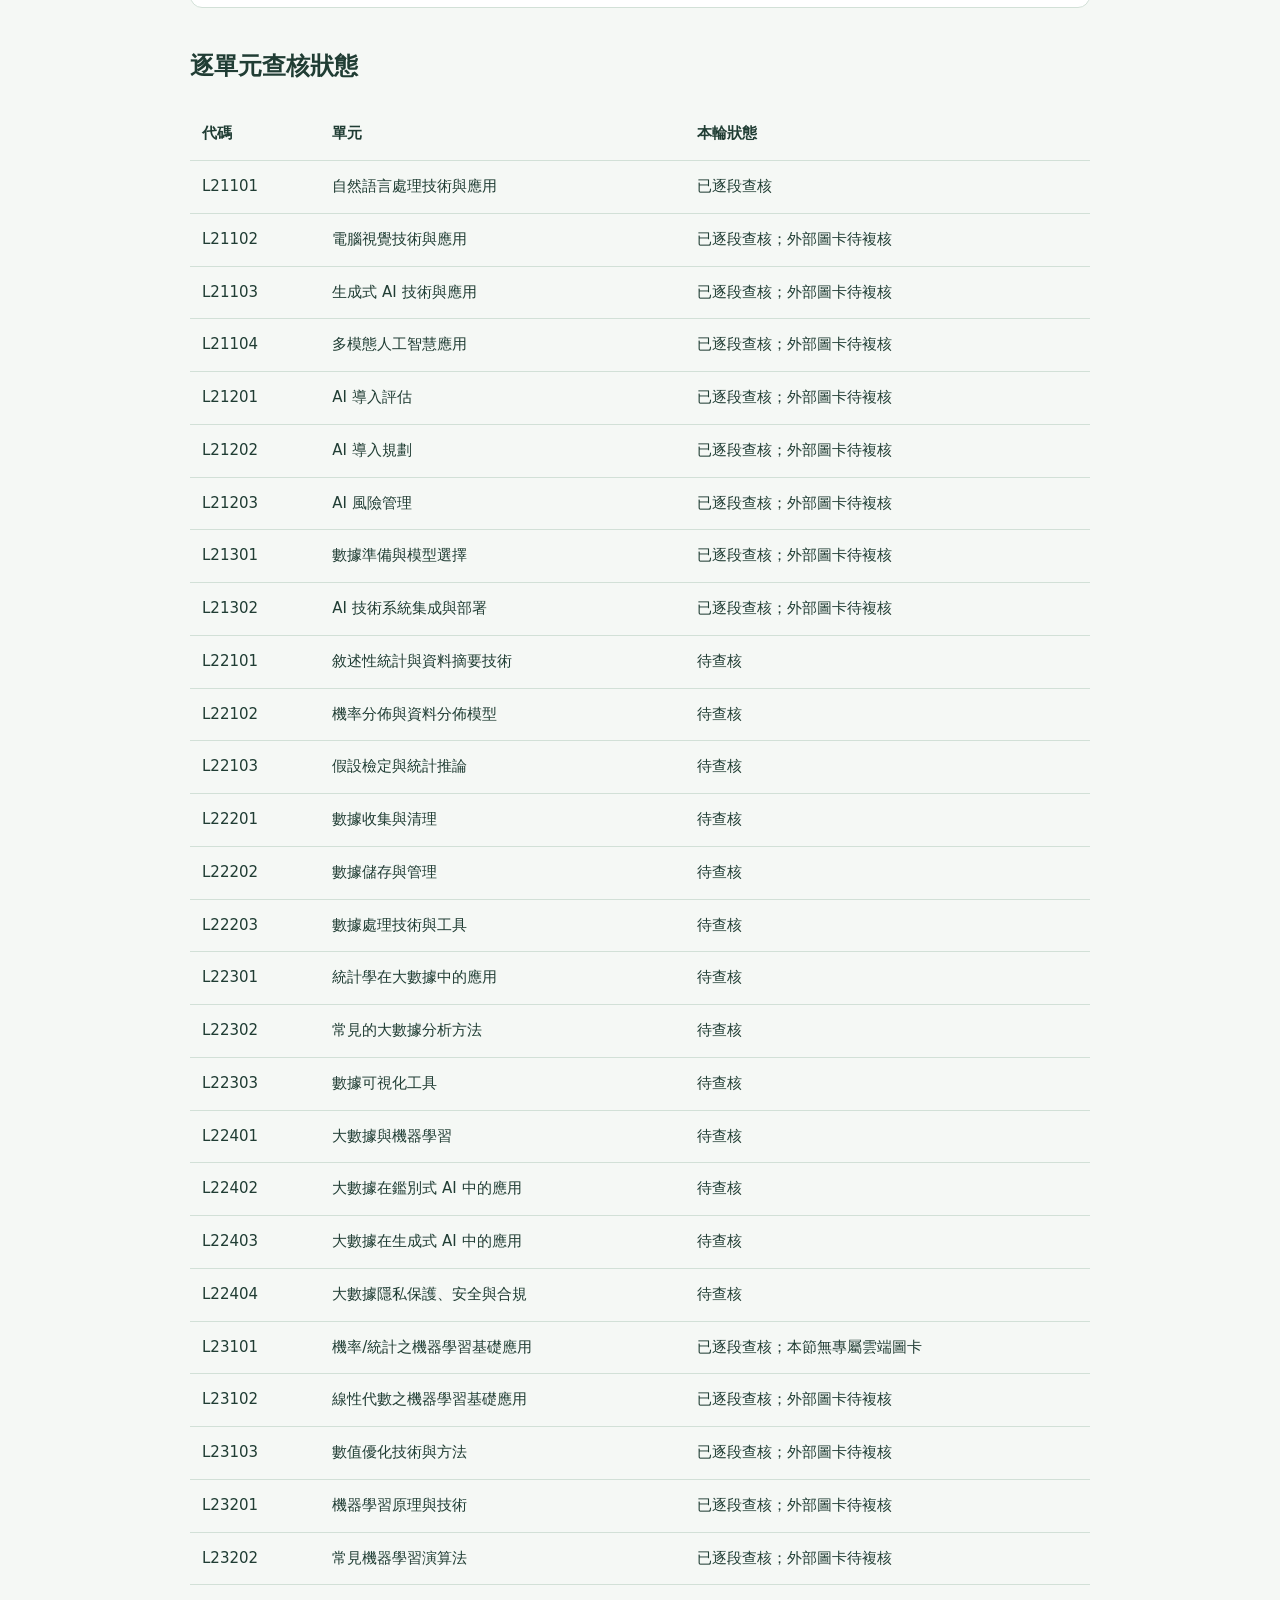
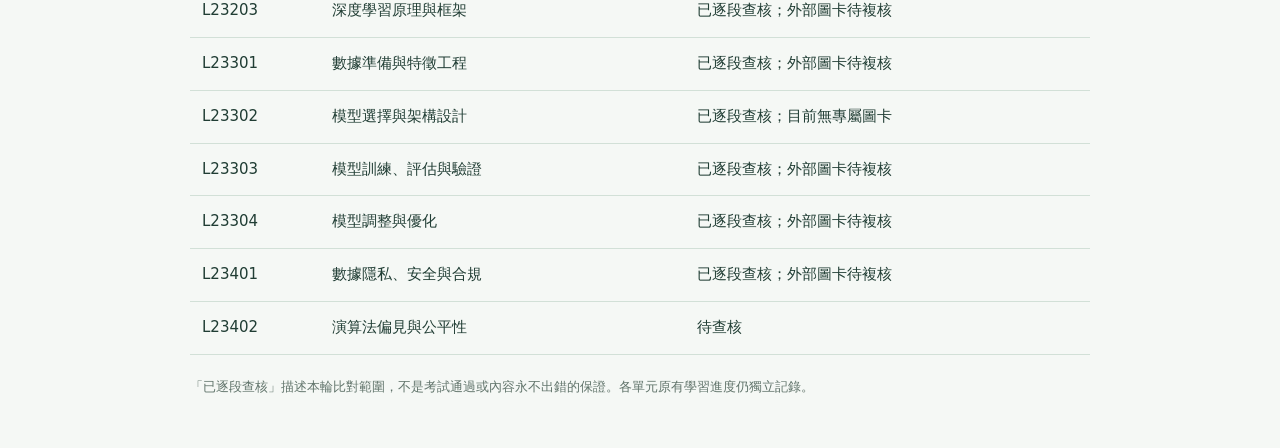
==== commit f1e859ab: "Audit L23401 privacy security and compliance" ====
--- a/content-audit.html
+++ b/content-audit.html
@@ -1 +1 @@
-<!doctype html><html lang="zh-Hant"><meta charset="utf-8"><meta name="viewport" content="width=device-width, initial-scale=1"><title>教學內容查核進度｜AI Atlas</title><style>body{font-family:system-ui,sans-serif;color:#203d34;background:#f5f8f5;margin:0;line-height:1.85}main{max-width:900px;margin:auto;padding:32px 20px}a{color:#246d55}h1{font-size:32px}h2{margin-top:36px}article{background:white;border:1px solid #d2e0d7;border-radius:12px;padding:18px;margin:14px 0}.status{background:#e0eee2;padding:18px;border-left:4px solid #30765e}td,th{padding:12px;border-bottom:1px solid #d2e0d7;text-align:left}table{width:100%;border-collapse:collapse;font-size:15px}small{color:#61746b}.table{overflow:auto}li{margin:10px 0}</style><main><a href="./?v=20261030-52#map">← 回學習地圖</a><h1>從教材到教學，逐段重新核對。</h1><p>2026-10-30｜分階段內容查核</p><p class="status">已完成來源盤點與L21101～L21104、L21201～L21203、L21301～L21302及L23101～L23103、L23201～L23203、L23301～L23304正文查核。其餘單元標示為待查核，不代表已確認正確，也不代表已發現錯誤。</p><h2>這次依據什麼？</h2><p>以你提供的科目一學習指引3.1～3.4（印刷頁3-3～3-83，PDF第10～90頁）與4.1～4.3（4-3～4-43，PDF第97～137頁）、5.1～5.2（5-2～5-22，PDF第143～163頁），另加入科目三3.1～3.3（3-2～3-27，PDF第9～34頁）與4.1～4.3（4-2～4-92，PDF第40～130頁）、5.1～5.4（5-2～5-52，PDF第136～186頁），及115/04/10勘誤表為範圍依據；公告試題用於核對應用辨析，一手技術文件用於補充限制。本站例子與費曼提問是教學改寫。</p><p>本地資料已盤點：10份PDF、2份簡報、294張圖片與4份壓縮檔。簡報和圖片尚待逐頁檢查；並未重新公開上傳這些原始檔。</p><h2>階段進度</h2><article><strong>1 · 來源盤點、閱讀邏輯、L21101</strong><p>本次完成：盤點310個檔案；讀取三科目錄與勘誤，逐段核對L21101。</p></article><article><strong>2 · L21102～L21104</strong><p>L21102～L21104正文與內嵌計算圖解已查核；外部圖卡仍待逐張複核。</p></article><article><strong>3 · L21201～L21302</strong><p>L21201～L21203、L21301～L21302正文與內嵌圖表已查核；外部圖卡仍待逐張複核。</p></article><article><strong>4 · 科目二 L22101～L22404</strong><p>待查核：統計假設、公式、資料管線與分析應用。</p></article><article><strong>5 · 科目三 L23101～L23402</strong><p>L23101～L23103、L23201～L23203、L23301～L23304正文與原創計算圖已查核；其餘數學、模型、評估與治理單元待查核。</p></article><article><strong>6 · Python、簡報與全部圖卡</strong><p>待查核：程式可重現性、圖文數字一致性及跨科重複內容。</p></article><h2>科目三更新：L23101～L23103、L23201～L23203、L23301～L23304</h2><article><strong>L23304 · 模型調整與優化</strong><p>22節、五階段：補活化、優化器、Elastic Net、Dropout、量化與混合精度六幅圖表。釐清Softmax分母、Dropout縮放、SGD適用性及壓縮效益；保留原測驗與進度，外部圖卡待逐張複核。</p></article><article><strong>L23303 · 模型訓練、評估與驗證</strong><p>21節、五階段：依官方勘誤核對Recall；補早停、盛行率、NDCG、交叉驗證及監控五幅圖表。釐清R²適用範圍、LOOCV與分層限制、SMOTE與驗收分布；保留測驗與進度，外部圖卡待逐張複核。</p></article><article><strong>L23302 · 模型選擇與架構設計</strong><p>20節、五階段：新增任務選型、時間序列基準、網路參數、偏差變異與解釋工具五幅圖表。釐清資料量區間、森林透明度、DBSCAN密度與ARIMA季節項；保留原測驗與進度。目前無專屬Drive圖卡。</p></article><article><strong>L23301 · 數據準備與特徵工程</strong><p>20節、五階段：補異常值判因、特徵篩選、滯後與移動平均、資料增強四幅圖表；釐清缺失機制、常態假設、L2選欄與資料洩漏。各節附來源和費曼教回題；保留原測驗與進度，外部圖卡待逐張複核。</p></article><article><strong>L23203 · 深度學習原理與框架</strong><p>26節、五階段：依勘誤修正求和下標；補感知器／XOR、正則化、CNN家族及框架定位四幅圖表。釐清MLP獨立性、梯度方向、架構限制與MXNet退役現況，保留原測驗與進度；外部圖卡待複核。</p></article><article><strong>L23202 · 常見機器學習演算法</strong><p>27節、五階段：補SVR、UMAP、Isolation Forest、One-Class SVM及提升樹工具比較，新增五幅圖表；依勘誤釐清對數勝算線性，補R²、共線性、參數尺度、生長策略與異常分數方向。原測驗與進度保留，外部圖卡待逐張複核。</p></article><article><strong>L23201 · 機器學習原理與技術</strong><p>22節、五階段：對照官方4.1逐節標註來源，補關聯規則、分群指標、強化學習分類與驗收分母四幅圖表；釐清線性模型、表示學習與狀態／觀察。保留原例題、測驗及進度，移除重複手冊正文。外部圖卡待逐張複核。</p></article><article><strong>L23103 · 數值優化技術與方法</strong><p>22節、五階段及17幅內嵌計算圖：逐節補來源，釐清負梯度、凸問題的收斂條件、損失與評估、硬限制與懲罰、早停與最佳權重。新增AdaGrad、Huber、Focal與Batch Normalization算例；保留原練習與圖卡入口，移除重複正文。外部圖卡待逐張複核。</p></article><article><strong>L23102 · 線性代數之機器學習基礎應用</strong><p>21節、五階段及20幅內嵌計算圖，另保留原案例圖：逐節補來源，依NMF逐元素非負勘誤補條件；釐清縮放方向、仿射、最小平方投影、SVD尺寸與秩。新增投影、顧客共變異數及嵌入查表圖解，移除重複手冊正文。外部圖卡待逐張複核。</p></article><article><strong>L23101 · 機率／統計之機器學習基礎應用</strong><p>21節、五階段及18幅內嵌計算圖：逐節補來源，保留貝氏與機率圖解，補二項組合數、截距及非線性轉換算例；釐清常態假設、p值、區間及卡方工具設定。移除重複手冊正文，統一主案例。本節無專屬雲端圖卡。</p></article><h2>第三階段更新：L21201～L21302</h2><article><strong>L21302 · AI 技術系統集成與部署</strong><p>21節、五階段與6幅圖表：串起資料管線、API權限、運行環境、發布、監控與回退；釐清JWT、漂移、重訓及長尾延遲，補容量、p95與可用率計算。保留原測驗練習，移除重複手冊正文。</p></article><article><strong>L21301 · 數據準備與模型選擇</strong><p>23節、五階段與6幅圖表：補資料品質、清理切分、特徵工程及模型全景，釐清洩漏、縮放、編碼、DBSCAN、AutoML與完整管線比較。保留原測驗練習，移除重複手冊正文。</p></article><article><strong>L21203 · AI 風險管理</strong><p>20節、五階段與5幅圖表：依勘誤更新個資告知，釐清法律、標準與框架；補漂移、分群錯誤率、人工監督、殘餘風險、重訓驗證與事件回應。法規查詢日2026-10-29，適用條件及施行版本仍需逐案核對。</p></article><article><strong>L21202 · AI 導入規劃</strong><p>20節、五階段：補WBS、甘特圖、關鍵路徑、容量與預算、RACI、合作模式、Scrum及成果交接。五幅圖表搭配逐節教回；核對Scrum活動位置與Asana指派者，釐清清理資料和加派人力的限制，移除重複手冊正文。</p></article><article><strong>L21201 · AI 導入評估</strong><p>20節、五階段：從需求與替代方案到可行性、TCO、ROI、NPV、回收期、風險與PoC決策。每節加入教回題與教材頁碼；補四幅計算圖、保留綜合例圖。區分工時價值與現金流、序位風險分數與機率，移除重複手冊正文。</p></article><h2>第二階段更新：L21102～L21104</h2><article><strong>L21104 · 多模態人工智慧應用</strong><p>20節、五階段：補時間同步與DTW、融合加權、感測資料、模型角色與場景驗收；對照晚期融合用語，釐清CLIP與LoRA限制。練習同步改為「證據不足不必然矛盾」，避免與正文衝突。</p></article><article><strong>L21102 · 電腦視覺</strong><p>19節、五階段：補FCN／U-Net／Mask R-CNN、Top-5 Error、偵測與辨識的差別；修正面積圖解分母，對照官方與網站IoU例。保留原有測驗與圖卡入口，移除兩段重複手冊說明。</p></article><article><strong>L21103 · 生成式AI</strong><p>22節、五階段：補圖像控制、語音合成、BLEU／ROUGE／MOS／WER與圖文算例；區分CLIP、Whisper的元件角色。以原論文補充教材簡化說法，不冒稱官方勘誤。未重新查核產品現行功能、價格與法律適用。</p></article><h2>第一階段已修正的問題</h2><article><strong>閱讀邏輯</strong><p>計算圖卡取代正文，部分概念與條件預設收合。</p><p>全站正文恢復顯示於圖解之前；圖解作輔助。這是呈現修正，不表示所有單元已審完。</p></article><article><strong>範圍缺漏</strong><p>L21101的多個官方主題未完整銜接。</p><p>補One-hot、N-gram、FastText、HMM／CRF、ELMo、Zero/Few-shot、LoRA與三層風險。</p></article><article><strong>概念層級</strong><p>任務、表示法、模型和適配方法混在同一閱讀層次。</p><p>分五階段、23節；每節加教材頁碼與費曼教回練習。</p></article><article><strong>計算依據</strong><p>官方TF-IDF例與網站自訂例數字不同，缺明確對照。</p><p>標明官方3-18例及勘誤等號；網站50詞、200篇例保留並註明版本。</p></article><article><strong>過度簡化</strong><p>平行化、未見詞、語境表徵、LoRA資源節省容易被讀成保證。</p><p>補限制：自回歸生成仍逐步；FastText不等於多義消歧；ELMo非Transformer；LoRA非模型壓縮。</p></article><article><strong>重複</strong><p>L21101手冊段落重述注意力與搜尋。</p><p>移除兩段重複正文，保留比較表和檢核。</p></article><h2>逐單元查核狀態</h2><div class="table"><table><thead><tr><th>代碼</th><th>單元</th><th>本輪狀態</th></tr></thead><tbody><tr><td>L21101</td><td>自然語言處理技術與應用</td><td>已逐段查核</td></tr><tr><td>L21102</td><td>電腦視覺技術與應用</td><td>已逐段查核；外部圖卡待複核</td></tr><tr><td>L21103</td><td>生成式 AI 技術與應用</td><td>已逐段查核；外部圖卡待複核</td></tr><tr><td>L21104</td><td>多模態人工智慧應用</td><td>已逐段查核；外部圖卡待複核</td></tr><tr><td>L21201</td><td>AI 導入評估</td><td>已逐段查核；外部圖卡待複核</td></tr><tr><td>L21202</td><td>AI 導入規劃</td><td>已逐段查核；外部圖卡待複核</td></tr><tr><td>L21203</td><td>AI 風險管理</td><td>已逐段查核；外部圖卡待複核</td></tr><tr><td>L21301</td><td>數據準備與模型選擇</td><td>已逐段查核；外部圖卡待複核</td></tr><tr><td>L21302</td><td>AI 技術系統集成與部署</td><td>已逐段查核；外部圖卡待複核</td></tr><tr><td>L22101</td><td>敘述性統計與資料摘要技術</td><td>待查核</td></tr><tr><td>L22102</td><td>機率分佈與資料分佈模型</td><td>待查核</td></tr><tr><td>L22103</td><td>假設檢定與統計推論</td><td>待查核</td></tr><tr><td>L22201</td><td>數據收集與清理</td><td>待查核</td></tr><tr><td>L22202</td><td>數據儲存與管理</td><td>待查核</td></tr><tr><td>L22203</td><td>數據處理技術與工具</td><td>待查核</td></tr><tr><td>L22301</td><td>統計學在大數據中的應用</td><td>待查核</td></tr><tr><td>L22302</td><td>常見的大數據分析方法</td><td>待查核</td></tr><tr><td>L22303</td><td>數據可視化工具</td><td>待查核</td></tr><tr><td>L22401</td><td>大數據與機器學習</td><td>待查核</td></tr><tr><td>L22402</td><td>大數據在鑑別式 AI 中的應用</td><td>待查核</td></tr><tr><td>L22403</td><td>大數據在生成式 AI 中的應用</td><td>待查核</td></tr><tr><td>L22404</td><td>大數據隱私保護、安全與合規</td><td>待查核</td></tr><tr><td>L23101</td><td>機率/統計之機器學習基礎應用</td><td>已逐段查核；本節無專屬雲端圖卡</td></tr><tr><td>L23102</td><td>線性代數之機器學習基礎應用</td><td>已逐段查核；外部圖卡待複核</td></tr><tr><td>L23103</td><td>數值優化技術與方法</td><td>已逐段查核；外部圖卡待複核</td></tr><tr><td>L23201</td><td>機器學習原理與技術</td><td>已逐段查核；外部圖卡待複核</td></tr><tr><td>L23202</td><td>常見機器學習演算法</td><td>已逐段查核；外部圖卡待複核</td></tr><tr><td>L23203</td><td>深度學習原理與框架</td><td>已逐段查核；外部圖卡待複核</td></tr><tr><td>L23301</td><td>數據準備與特徵工程</td><td>已逐段查核；外部圖卡待複核</td></tr><tr><td>L23302</td><td>模型選擇與架構設計</td><td>已逐段查核；目前無專屬圖卡</td></tr><tr><td>L23303</td><td>模型訓練、評估與驗證</td><td>已逐段查核；外部圖卡待複核</td></tr><tr><td>L23304</td><td>模型調整與優化</td><td>已逐段查核；外部圖卡待複核</td></tr><tr><td>L23401</td><td>數據隱私、安全與合規</td><td>待查核</td></tr><tr><td>L23402</td><td>演算法偏見與公平性</td><td>待查核</td></tr></tbody></table></div><p><small>「已逐段查核」描述本輪比對範圍，不是考試通過或內容永不出錯的保證。各單元原有學習進度仍獨立記錄。</small></p></main></html>+<!doctype html><html lang="zh-Hant"><meta charset="utf-8"><meta name="viewport" content="width=device-width, initial-scale=1"><title>教學內容查核進度｜AI Atlas</title><style>body{font-family:system-ui,sans-serif;color:#203d34;background:#f5f8f5;margin:0;line-height:1.85}main{max-width:900px;margin:auto;padding:32px 20px}a{color:#246d55}h1{font-size:32px}h2{margin-top:36px}article{background:white;border:1px solid #d2e0d7;border-radius:12px;padding:18px;margin:14px 0}.status{background:#e0eee2;padding:18px;border-left:4px solid #30765e}td,th{padding:12px;border-bottom:1px solid #d2e0d7;text-align:left}table{width:100%;border-collapse:collapse;font-size:15px}small{color:#61746b}.table{overflow:auto}li{margin:10px 0}</style><main><a href="./?v=20261030-53#map">← 回學習地圖</a><h1>從教材到教學，逐段重新核對。</h1><p>2026-10-30｜分階段內容查核</p><p class="status">已完成來源盤點與L21101～L21104、L21201～L21203、L21301～L21302及L23101～L23103、L23201～L23203、L23301～L23304、L23401正文查核。其餘單元標示為待查核，不代表已確認正確，也不代表已發現錯誤。</p><h2>這次依據什麼？</h2><p>以你提供的科目一學習指引3.1～3.4（印刷頁3-3～3-83，PDF第10～90頁）與4.1～4.3（4-3～4-43，PDF第97～137頁）、5.1～5.2（5-2～5-22，PDF第143～163頁），另加入科目三3.1～3.3（3-2～3-27，PDF第9～34頁）與4.1～4.3（4-2～4-92，PDF第40～130頁）、5.1～5.4（5-2～5-52，PDF第136～186頁）、6.1（6-2～6-13，PDF第194～205頁），及115/04/10勘誤表為範圍依據；公告試題用於核對應用辨析，一手技術文件用於補充限制。本站例子與費曼提問是教學改寫。</p><p>本地資料已盤點：10份PDF、2份簡報、294張圖片與4份壓縮檔。簡報和圖片尚待逐頁檢查；並未重新公開上傳這些原始檔。</p><h2>階段進度</h2><article><strong>1 · 來源盤點、閱讀邏輯、L21101</strong><p>本次完成：盤點310個檔案；讀取三科目錄與勘誤，逐段核對L21101。</p></article><article><strong>2 · L21102～L21104</strong><p>L21102～L21104正文與內嵌計算圖解已查核；外部圖卡仍待逐張複核。</p></article><article><strong>3 · L21201～L21302</strong><p>L21201～L21203、L21301～L21302正文與內嵌圖表已查核；外部圖卡仍待逐張複核。</p></article><article><strong>4 · 科目二 L22101～L22404</strong><p>待查核：統計假設、公式、資料管線與分析應用。</p></article><article><strong>5 · 科目三 L23101～L23402</strong><p>L23101～L23103、L23201～L23203、L23301～L23304、L23401正文與原創計算圖已查核；其餘數學、模型、評估與治理單元待查核。</p></article><article><strong>6 · Python、簡報與全部圖卡</strong><p>待查核：程式可重現性、圖文數字一致性及跨科重複內容。</p></article><h2>科目三更新：L23101～L23103、L23201～L23203、L23301～L23304、L23401</h2><article><strong>L23401 · 數據隱私、安全與合規</strong><p>24節、五階段：新增噪音統計、再識別測試、跨境角色及PIA證據四幅圖表。核對臺灣個資法生效狀態、GDPR適用與移轉、CCPA官方資訊；保留測驗進度，外部圖卡待逐張複核。</p></article><article><strong>L23304 · 模型調整與優化</strong><p>22節、五階段：補活化、優化器、Elastic Net、Dropout、量化與混合精度六幅圖表。釐清Softmax分母、Dropout縮放、SGD適用性及壓縮效益；保留原測驗與進度，外部圖卡待逐張複核。</p></article><article><strong>L23303 · 模型訓練、評估與驗證</strong><p>21節、五階段：依官方勘誤核對Recall；補早停、盛行率、NDCG、交叉驗證及監控五幅圖表。釐清R²適用範圍、LOOCV與分層限制、SMOTE與驗收分布；保留測驗與進度，外部圖卡待逐張複核。</p></article><article><strong>L23302 · 模型選擇與架構設計</strong><p>20節、五階段：新增任務選型、時間序列基準、網路參數、偏差變異與解釋工具五幅圖表。釐清資料量區間、森林透明度、DBSCAN密度與ARIMA季節項；保留原測驗與進度。目前無專屬Drive圖卡。</p></article><article><strong>L23301 · 數據準備與特徵工程</strong><p>20節、五階段：補異常值判因、特徵篩選、滯後與移動平均、資料增強四幅圖表；釐清缺失機制、常態假設、L2選欄與資料洩漏。各節附來源和費曼教回題；保留原測驗與進度，外部圖卡待逐張複核。</p></article><article><strong>L23203 · 深度學習原理與框架</strong><p>26節、五階段：依勘誤修正求和下標；補感知器／XOR、正則化、CNN家族及框架定位四幅圖表。釐清MLP獨立性、梯度方向、架構限制與MXNet退役現況，保留原測驗與進度；外部圖卡待複核。</p></article><article><strong>L23202 · 常見機器學習演算法</strong><p>27節、五階段：補SVR、UMAP、Isolation Forest、One-Class SVM及提升樹工具比較，新增五幅圖表；依勘誤釐清對數勝算線性，補R²、共線性、參數尺度、生長策略與異常分數方向。原測驗與進度保留，外部圖卡待逐張複核。</p></article><article><strong>L23201 · 機器學習原理與技術</strong><p>22節、五階段：對照官方4.1逐節標註來源，補關聯規則、分群指標、強化學習分類與驗收分母四幅圖表；釐清線性模型、表示學習與狀態／觀察。保留原例題、測驗及進度，移除重複手冊正文。外部圖卡待逐張複核。</p></article><article><strong>L23103 · 數值優化技術與方法</strong><p>22節、五階段及17幅內嵌計算圖：逐節補來源，釐清負梯度、凸問題的收斂條件、損失與評估、硬限制與懲罰、早停與最佳權重。新增AdaGrad、Huber、Focal與Batch Normalization算例；保留原練習與圖卡入口，移除重複正文。外部圖卡待逐張複核。</p></article><article><strong>L23102 · 線性代數之機器學習基礎應用</strong><p>21節、五階段及20幅內嵌計算圖，另保留原案例圖：逐節補來源，依NMF逐元素非負勘誤補條件；釐清縮放方向、仿射、最小平方投影、SVD尺寸與秩。新增投影、顧客共變異數及嵌入查表圖解，移除重複手冊正文。外部圖卡待逐張複核。</p></article><article><strong>L23101 · 機率／統計之機器學習基礎應用</strong><p>21節、五階段及18幅內嵌計算圖：逐節補來源，保留貝氏與機率圖解，補二項組合數、截距及非線性轉換算例；釐清常態假設、p值、區間及卡方工具設定。移除重複手冊正文，統一主案例。本節無專屬雲端圖卡。</p></article><h2>第三階段更新：L21201～L21302</h2><article><strong>L21302 · AI 技術系統集成與部署</strong><p>21節、五階段與6幅圖表：串起資料管線、API權限、運行環境、發布、監控與回退；釐清JWT、漂移、重訓及長尾延遲，補容量、p95與可用率計算。保留原測驗練習，移除重複手冊正文。</p></article><article><strong>L21301 · 數據準備與模型選擇</strong><p>23節、五階段與6幅圖表：補資料品質、清理切分、特徵工程及模型全景，釐清洩漏、縮放、編碼、DBSCAN、AutoML與完整管線比較。保留原測驗練習，移除重複手冊正文。</p></article><article><strong>L21203 · AI 風險管理</strong><p>20節、五階段與5幅圖表：依勘誤更新個資告知，釐清法律、標準與框架；補漂移、分群錯誤率、人工監督、殘餘風險、重訓驗證與事件回應。法規查詢日2026-10-29，適用條件及施行版本仍需逐案核對。</p></article><article><strong>L21202 · AI 導入規劃</strong><p>20節、五階段：補WBS、甘特圖、關鍵路徑、容量與預算、RACI、合作模式、Scrum及成果交接。五幅圖表搭配逐節教回；核對Scrum活動位置與Asana指派者，釐清清理資料和加派人力的限制，移除重複手冊正文。</p></article><article><strong>L21201 · AI 導入評估</strong><p>20節、五階段：從需求與替代方案到可行性、TCO、ROI、NPV、回收期、風險與PoC決策。每節加入教回題與教材頁碼；補四幅計算圖、保留綜合例圖。區分工時價值與現金流、序位風險分數與機率，移除重複手冊正文。</p></article><h2>第二階段更新：L21102～L21104</h2><article><strong>L21104 · 多模態人工智慧應用</strong><p>20節、五階段：補時間同步與DTW、融合加權、感測資料、模型角色與場景驗收；對照晚期融合用語，釐清CLIP與LoRA限制。練習同步改為「證據不足不必然矛盾」，避免與正文衝突。</p></article><article><strong>L21102 · 電腦視覺</strong><p>19節、五階段：補FCN／U-Net／Mask R-CNN、Top-5 Error、偵測與辨識的差別；修正面積圖解分母，對照官方與網站IoU例。保留原有測驗與圖卡入口，移除兩段重複手冊說明。</p></article><article><strong>L21103 · 生成式AI</strong><p>22節、五階段：補圖像控制、語音合成、BLEU／ROUGE／MOS／WER與圖文算例；區分CLIP、Whisper的元件角色。以原論文補充教材簡化說法，不冒稱官方勘誤。未重新查核產品現行功能、價格與法律適用。</p></article><h2>第一階段已修正的問題</h2><article><strong>閱讀邏輯</strong><p>計算圖卡取代正文，部分概念與條件預設收合。</p><p>全站正文恢復顯示於圖解之前；圖解作輔助。這是呈現修正，不表示所有單元已審完。</p></article><article><strong>範圍缺漏</strong><p>L21101的多個官方主題未完整銜接。</p><p>補One-hot、N-gram、FastText、HMM／CRF、ELMo、Zero/Few-shot、LoRA與三層風險。</p></article><article><strong>概念層級</strong><p>任務、表示法、模型和適配方法混在同一閱讀層次。</p><p>分五階段、23節；每節加教材頁碼與費曼教回練習。</p></article><article><strong>計算依據</strong><p>官方TF-IDF例與網站自訂例數字不同，缺明確對照。</p><p>標明官方3-18例及勘誤等號；網站50詞、200篇例保留並註明版本。</p></article><article><strong>過度簡化</strong><p>平行化、未見詞、語境表徵、LoRA資源節省容易被讀成保證。</p><p>補限制：自回歸生成仍逐步；FastText不等於多義消歧；ELMo非Transformer；LoRA非模型壓縮。</p></article><article><strong>重複</strong><p>L21101手冊段落重述注意力與搜尋。</p><p>移除兩段重複正文，保留比較表和檢核。</p></article><h2>逐單元查核狀態</h2><div class="table"><table><thead><tr><th>代碼</th><th>單元</th><th>本輪狀態</th></tr></thead><tbody><tr><td>L21101</td><td>自然語言處理技術與應用</td><td>已逐段查核</td></tr><tr><td>L21102</td><td>電腦視覺技術與應用</td><td>已逐段查核；外部圖卡待複核</td></tr><tr><td>L21103</td><td>生成式 AI 技術與應用</td><td>已逐段查核；外部圖卡待複核</td></tr><tr><td>L21104</td><td>多模態人工智慧應用</td><td>已逐段查核；外部圖卡待複核</td></tr><tr><td>L21201</td><td>AI 導入評估</td><td>已逐段查核；外部圖卡待複核</td></tr><tr><td>L21202</td><td>AI 導入規劃</td><td>已逐段查核；外部圖卡待複核</td></tr><tr><td>L21203</td><td>AI 風險管理</td><td>已逐段查核；外部圖卡待複核</td></tr><tr><td>L21301</td><td>數據準備與模型選擇</td><td>已逐段查核；外部圖卡待複核</td></tr><tr><td>L21302</td><td>AI 技術系統集成與部署</td><td>已逐段查核；外部圖卡待複核</td></tr><tr><td>L22101</td><td>敘述性統計與資料摘要技術</td><td>待查核</td></tr><tr><td>L22102</td><td>機率分佈與資料分佈模型</td><td>待查核</td></tr><tr><td>L22103</td><td>假設檢定與統計推論</td><td>待查核</td></tr><tr><td>L22201</td><td>數據收集與清理</td><td>待查核</td></tr><tr><td>L22202</td><td>數據儲存與管理</td><td>待查核</td></tr><tr><td>L22203</td><td>數據處理技術與工具</td><td>待查核</td></tr><tr><td>L22301</td><td>統計學在大數據中的應用</td><td>待查核</td></tr><tr><td>L22302</td><td>常見的大數據分析方法</td><td>待查核</td></tr><tr><td>L22303</td><td>數據可視化工具</td><td>待查核</td></tr><tr><td>L22401</td><td>大數據與機器學習</td><td>待查核</td></tr><tr><td>L22402</td><td>大數據在鑑別式 AI 中的應用</td><td>待查核</td></tr><tr><td>L22403</td><td>大數據在生成式 AI 中的應用</td><td>待查核</td></tr><tr><td>L22404</td><td>大數據隱私保護、安全與合規</td><td>待查核</td></tr><tr><td>L23101</td><td>機率/統計之機器學習基礎應用</td><td>已逐段查核；本節無專屬雲端圖卡</td></tr><tr><td>L23102</td><td>線性代數之機器學習基礎應用</td><td>已逐段查核；外部圖卡待複核</td></tr><tr><td>L23103</td><td>數值優化技術與方法</td><td>已逐段查核；外部圖卡待複核</td></tr><tr><td>L23201</td><td>機器學習原理與技術</td><td>已逐段查核；外部圖卡待複核</td></tr><tr><td>L23202</td><td>常見機器學習演算法</td><td>已逐段查核；外部圖卡待複核</td></tr><tr><td>L23203</td><td>深度學習原理與框架</td><td>已逐段查核；外部圖卡待複核</td></tr><tr><td>L23301</td><td>數據準備與特徵工程</td><td>已逐段查核；外部圖卡待複核</td></tr><tr><td>L23302</td><td>模型選擇與架構設計</td><td>已逐段查核；目前無專屬圖卡</td></tr><tr><td>L23303</td><td>模型訓練、評估與驗證</td><td>已逐段查核；外部圖卡待複核</td></tr><tr><td>L23304</td><td>模型調整與優化</td><td>已逐段查核；外部圖卡待複核</td></tr><tr><td>L23401</td><td>數據隱私、安全與合規</td><td>已逐段查核；外部圖卡待複核</td></tr><tr><td>L23402</td><td>演算法偏見與公平性</td><td>待查核</td></tr></tbody></table></div><p><small>「已逐段查核」描述本輪比對範圍，不是考試通過或內容永不出錯的保證。各單元原有學習進度仍獨立記錄。</small></p></main></html>
